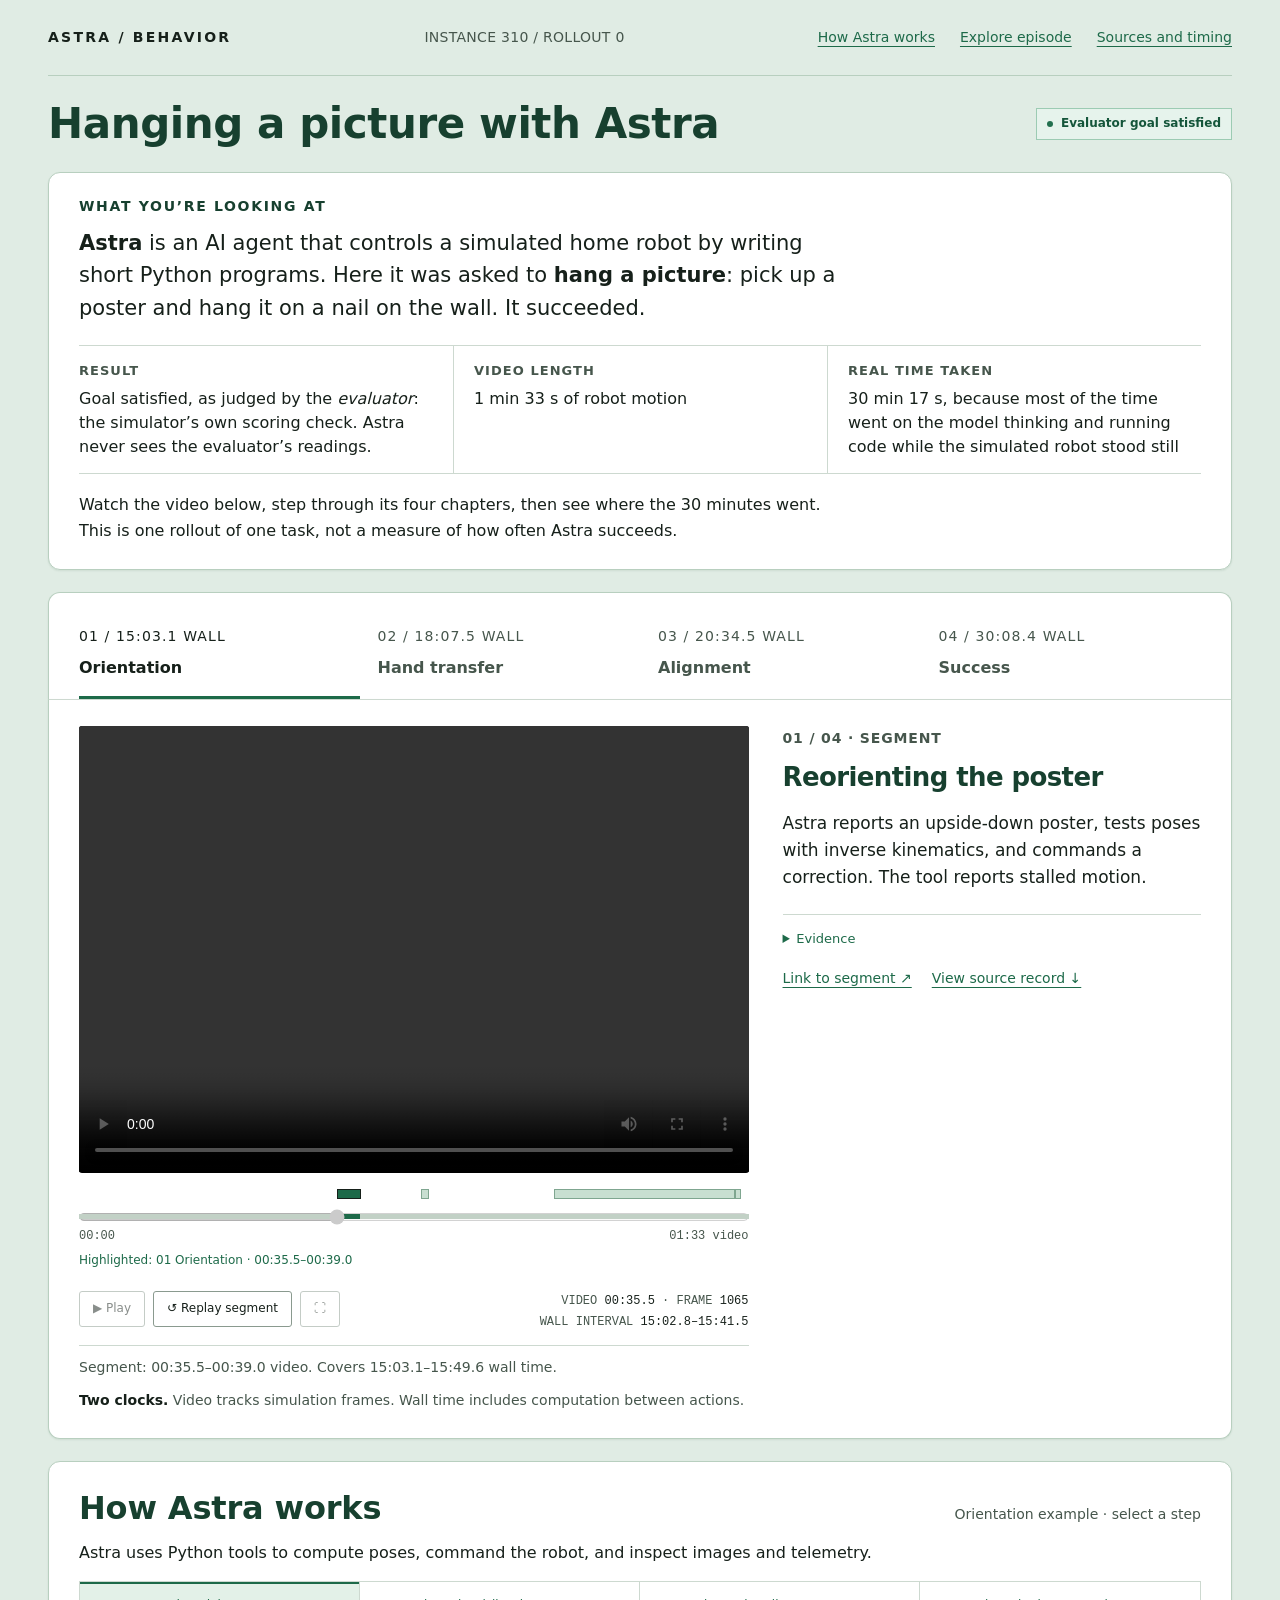
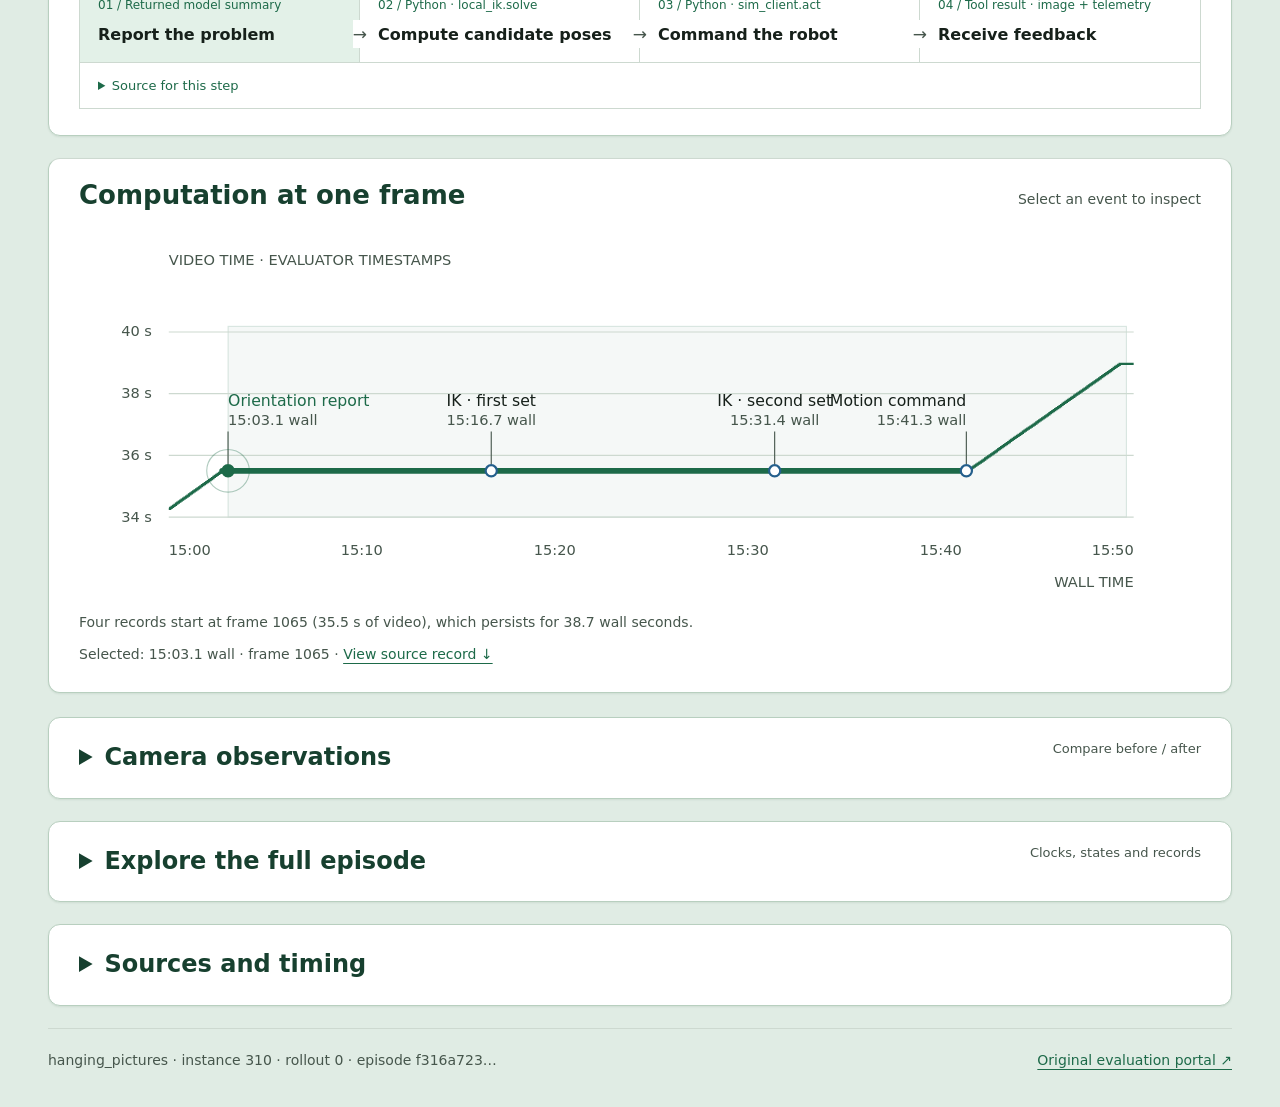
==== index.html @ 94bc6929 "refactor: add green card theme with larger type and clearer section headings" ====
<!doctype html>
<html lang="en"><head><meta charset="utf-8"><meta name="viewport" content="width=device-width,initial-scale=1"><meta name="description" content="A case study of one Astra hanging_pictures rollout, with synchronized video, tool calls and evaluator states."><title>Astra — Hanging a picture</title><link rel="stylesheet" href="case.css"><link rel="stylesheet" href="theme.css"><script src="full-data.js" defer></script><script src="diagrams.js?v=20261107-copy" defer></script><script src="story.js?v=20261107-copy" defer></script><script src="refinements.js?v=20261107-copy" defer></script><script src="case.js?v=20261107-copy" defer></script><script src="agent-loop.js" defer></script></head><body><div class="wrap">
<header class="mast"><a class="brand" href="index.html">ASTRA / BEHAVIOR</a><small>INSTANCE 310 / ROLLOUT 0</small><nav><a href="#agentLoop">How Astra works</a><a href="#episodeExploration">Explore episode</a><a href="#method">Sources and timing</a></nav></header>
<section class="hero compactTitle"><h1>Hanging a picture with Astra</h1><span class="status">Evaluator goal satisfied</span></section>

<section id="overview" class="overview" aria-labelledby="overviewTitle">
<h2 id="overviewTitle" class="overviewTitle">What you’re looking at</h2>
<p class="overviewLead"><strong>Astra</strong> is an AI agent that controls a simulated home robot by writing short Python programs. Here it was asked to <strong>hang a picture</strong>: pick up a poster and hang it on a nail on the wall. It succeeded.</p>
<dl class="overviewFacts">
<div><dt>Result</dt><dd>Goal satisfied, as judged by the <em>evaluator</em>: the simulator’s own scoring check. Astra never sees the evaluator’s readings.</dd></div>
<div><dt>Video length</dt><dd>1 min 33 s of robot motion</dd></div>
<div><dt>Real time taken</dt><dd>30 min 17 s, because most of the time went on the model thinking and running code while the simulated robot stood still</dd></div>
</dl>
<p class="overviewGuide">Watch the video below, step through its four chapters, then see where the 30 minutes went. This is one rollout of one task, not a measure of how often Astra succeeds.</p>
</section>

<nav id="moments" class="momentnav" aria-label="Evidence moments"></nav>
<main><section class="mainfigure" aria-label="Selected evidence moment"><div><div class="screen"><label>ORIGINAL ROLLOUT / 30 FPS</label><video id="rollout" controls preload="metadata" aria-label="Original episode rollout" src="media/episode.mp4"></video><div id="mediaError" class="error" hidden>Video unavailable. Images and records remain accessible.</div></div><div class="videoScrubber"><div id="videoBands" class="videoBands"></div><label class="sr-only" for="videoSeek">Episode video position</label><input id="videoSeek" type="range" min="0" max="2788" step="1" value="1065" disabled><div class="scrubberAxis"><span>00:00</span><span>01:33 video</span></div><p id="scrubberCaption"></p></div><div class="playcontrols"><div class="transport"><button id="togglePlayback" aria-label="Play episode video" disabled>▶ Play</button><button id="replay">↺ Replay segment</button><button id="videoFullscreen" aria-label="Full screen video" disabled>⛶</button></div><div class="clocks"><div>VIDEO <strong id="videoClock">—</strong> · FRAME <strong id="frameClock">—</strong></div><div>WALL INTERVAL <strong id="wallClock">—</strong></div></div></div><p id="clipCaption" class="figcaption"></p><p class="clockNote"><strong>Two clocks.</strong> Video tracks simulation frames. Wall time includes computation between actions.</p></div><aside class="explanation"><p id="momentLabel" class="eyebrow"></p><h2 id="momentTitle"></h2><p id="momentQuestion" class="question"></p><blockquote id="segmentQuote" class="segmentQuote" hidden></blockquote><details class="segmentDetails"><summary>Evidence</summary><div id="steps" class="evidenceSteps" aria-label="Evidence sequence"></div><div class="interpretation"><strong>Reading the records</strong><p id="interpretation"></p></div></details><div class="momentlinks"><a id="momentLink" href="#">Link to segment ↗</a><a id="inspectLink" href="#selectedSource">View source record ↓</a></div></aside></section>

<section id="agentLoop" class="agentLoop" aria-labelledby="agentLoopTitle">
<div class="sectionlabel"><h2 id="agentLoopTitle">How Astra works</h2><span>Orientation example · select a step</span></div>
<p class="agentIntro">Astra uses Python tools to compute poses, command the robot, and inspect images and telemetry.</p>
<div id="loopSteps" class="loopSteps" aria-label="Recorded agent and tool sequence"></div>
<details id="loopEvidenceDisclosure" class="loopDisclosure"><summary>Source for this step</summary><div class="loopEvidence"><div><p id="loopEvidenceLabel" class="eyebrow"></p><p id="loopEvidenceText"></p></div><button id="loopSource">Read source record ↗</button></div></details>
</section>

<section id="segmentAnalysis" class="episodeDiagram" aria-labelledby="diagramTitle"><div class="sectionlabel"><h3 id="diagramTitle"></h3><span>Select an event to inspect</span></div><div id="diagramBody"></div><p id="diagramCaption" class="figcaption"></p><p id="diagramSelection" class="diagramSelection" aria-live="polite"></p></section>
<details id="cameraDisclosure" class="analysisDisclosure"><summary>Camera observations<span>Compare before / after</span></summary><section id="cameraAnalysis" class="observationSection"><div id="observations" class="observations"></div></section></details>
<details id="episodeExploration" class="analysisDisclosure"><summary>Explore the full episode<span>Clocks, states and records</span></summary><section id="timingAnalysis" class="clockHero" aria-labelledby="clockHeroTitle"><div class="sectionlabel"><h2 id="clockHeroTitle">93 seconds of video. 30 minutes of wall time.</h2><span>Evaluator timestamps · select a segment</span></div><div id="clockOverview"><!-- CLOCK_OVERVIEW --><svg xmlns="http://www.w3.org/2000/svg" id="clockChart" viewBox="0 0 1000 360" role="group" aria-labelledby="overviewTitle overviewDesc"><title id="overviewTitle">Video time against wall time</title><desc id="overviewDesc">A step line from evaluator timestamps. Faint bands select the four segments. Thick horizontal runs exceed thirty seconds at the same frame. Use left and right arrows on the clock inspector to move through wall time.</desc><style>text{font-family:system-ui,sans-serif;fill:var(--muted);font-size:13px}.grid{stroke:var(--line);stroke-width:1}.curve{fill:none;stroke:var(--accent);stroke-width:2}.plateau{stroke:var(--accent);stroke-width:5;stroke-linecap:round}.segmentBand{fill:var(--accent);fill-opacity:.045;stroke:var(--accent);stroke-opacity:.15}.overviewEvent{cursor:pointer}.overviewEvent text{fill:var(--ink);font-size:13px}.overviewEvent:focus{outline:2px solid var(--accent)}.segmentLeader{stroke:var(--muted);stroke-width:1}.crosshair{stroke:var(--ink);stroke-width:1;stroke-dasharray:3 4;pointer-events:none}#clockInspector{pointer-events:none}#overviewReadout{pointer-events:all}.readoutText{fill:var(--ink);font-family:ui-monospace,monospace;font-size:13px}</style><rect width="1000" height="360" fill="var(--paper)"/><a href="#moment=orientation" data-moment="orientation" class="overviewEvent bandEvent" aria-label="Select 01 Orientation segment band"><rect class="segmentBand" x="507.47771336535806" y="90" width="22.03632091547769" height="185"/></a><a href="#moment=transfer" data-moment="transfer" class="overviewEvent bandEvent" aria-label="Select 02 Hand transfer segment band"><rect class="segmentBand" x="594.7576764800833" y="90" width="5.450742190568008" height="185"/></a><a href="#moment=alignment" data-moment="alignment" class="overviewEvent bandEvent" aria-label="Select 03 Alignment segment band"><rect class="segmentBand" x="664.3562330615719" y="90" width="271.6464831692788" height="185"/></a><a href="#moment=completion" data-moment="completion" class="overviewEvent bandEvent" aria-label="Select 04 Success segment band"><rect class="segmentBand" x="936.0027162308506" y="90" width="3.9972837691493623" height="185"/></a><line class="grid" x1="80" y1="275" x2="940" y2="275"/><text x="66" y="279" text-anchor="end">0 s</text><line class="grid" x1="80" y1="216.8938307030129" x2="940" y2="216.8938307030129"/><text x="66" y="220.8938307030129" text-anchor="end">30 s</text><line class="grid" x1="80" y1="158.78766140602582" x2="940" y2="158.78766140602582"/><text x="66" y="162.78766140602582" text-anchor="end">60 s</text><line class="grid" x1="80" y1="95" x2="940" y2="95"/><text x="66" y="99" text-anchor="end">93 s</text><text x="80" y="303" text-anchor="start">0</text><text x="364.0158466506594" y="303" text-anchor="middle">10 min</text><text x="648.0316933013188" y="303" text-anchor="middle">20 min</text><text x="940" y="303" text-anchor="end">30:16.8 wall</text><text x="80" y="28">VIDEO TIME</text><path class="curve" d="M80.00,275.00H114.78V275.00H114.82V274.94H114.85V274.87H114.89V274.81H114.92V274.74H114.96V274.68H115.00V274.61H115.03V274.55H115.07V274.48H115.11V274.42H115.14V274.35H115.18V274.29H115.21V274.23H115.25V274.16H115.28V274.10H115.32V274.03H115.36V273.97H115.40V273.90H115.43V273.84H115.47V273.77H115.51V273.71H115.54V273.64H115.57V273.58H115.61V273.52H115.64V273.45H115.68V273.39H115.72V273.32H115.75V273.26H115.79V273.19H115.82V273.13H115.86V273.06H115.90V273.00H115.94V272.93H115.97V272.87H116.00V272.80H116.04V272.74H116.08V272.68H116.11V272.61H116.15V272.55H116.18V272.48H116.21V272.42H116.25V272.35H116.29V272.29H133.10V272.22H133.14V272.16H133.18V272.09H133.21V272.03H133.25V271.97H133.28V271.90H133.32V271.84H133.35V271.77H133.39V271.71H133.43V271.64H133.46V271.58H133.49V271.51H133.53V271.45H133.57V271.38H133.60V271.32H133.64V271.26H133.67V271.19H133.71V271.13H133.74V271.06H133.77V271.00H133.81V270.93H133.84V270.87H133.88V270.80H133.91V270.74H133.95V270.67H133.98V270.61H134.01V270.55H134.05V270.48H134.08V270.42H134.12V270.35H134.15V270.29H134.19V270.22H134.23V270.16H134.26V270.09H134.30V270.03H134.33V269.96H134.37V269.90H134.40V269.84H134.44V269.77H134.47V269.71H134.51V269.64H134.54V269.58H134.58V269.51H134.61V269.45H134.65V269.38H134.68V269.32H134.72V269.25H134.75V269.19H134.79V269.12H134.82V269.06H134.85V269.00H134.89V268.93H134.92V268.87H134.96V268.80H134.99V268.74H135.03V268.67H135.06V268.61H135.09V268.54H135.13V268.48H135.16V268.41H135.20V268.35H135.23V268.29H135.27V268.22H135.30V268.16H135.34V268.09H135.37V268.03H135.41V267.96H135.44V267.90H135.48V267.83H135.51V267.77H135.54V267.70H135.58V267.64H151.14V267.58H151.17V267.51H151.21V267.45H151.24V267.38H151.28V267.32H151.31V267.25H151.35V267.19H151.38V267.12H151.42V267.06H151.45V266.99H151.48V266.93H151.52V266.87H151.55V266.80H151.58V266.74H151.62V266.67H151.66V266.61H151.69V266.54H151.73V266.48H151.76V266.41H151.80V266.35H151.83V266.28H151.87V266.22H151.90V266.15H151.94V266.09H151.97V266.03H152.01V265.96H152.04V265.90H152.07V265.83H152.11V265.77H152.14V265.70H152.18V265.64H152.21V265.57H152.25V265.51H152.28V265.44H152.32V265.38H152.35V265.32H152.39V265.25H152.42V265.19H152.46V265.12H152.49V265.06H152.53V264.99H152.56V264.93H152.60V264.86H152.63V264.80H152.67V264.73H152.70V264.67H152.74V264.61H152.77V264.54H152.81V264.48H152.84V264.41H152.88V264.35H152.91V264.28H152.95V264.22H152.98V264.15H153.02V264.09H153.05V264.02H153.09V263.96H153.12V263.90H153.16V263.83H153.20V263.77H153.23V263.70H153.27V263.64H153.30V263.57H153.34V263.51H153.37V263.44H153.41V263.38H153.45V263.31H153.48V263.25H153.52V263.19H153.55V263.12H153.59V263.06H153.62V262.99H153.66V262.93H153.69V262.86H153.73V262.80H153.76V262.73H153.80V262.67H153.83V262.60H153.87V262.54H153.90V262.47H153.94V262.41H153.97V262.35H154.01V262.28H154.04V262.22H154.08V262.15H154.11V262.09H154.15V262.02H154.18V261.96H154.22V261.89H154.25V261.83H154.29V261.76H154.32V261.70H154.36V261.64H154.39V261.57H154.42V261.51H154.46V261.44H154.49V261.38H154.53V261.31H154.56V261.25H154.60V261.18H154.63V261.12H154.67V261.05H154.70V260.99H154.74V260.93H154.77V260.86H154.81V260.80H154.84V260.73H154.88V260.67H154.91V260.60H154.95V260.54H154.98V260.47H155.02V260.41H155.05V260.34H155.09V260.28H155.12V260.22H155.15V260.15H155.19V260.09H155.22V260.02H155.26V259.96H155.29V259.89H155.33V259.83H155.37V259.76H155.40V259.70H155.43V259.63H155.47V259.57H155.50V259.51H170.67V259.44H170.71V259.38H170.74V259.31H170.78V259.25H170.81V259.18H170.85V259.12H170.89V259.05H170.92V258.99H170.95V258.92H170.99V258.86H171.02V258.79H171.06V258.73H171.09V258.67H171.13V258.60H171.16V258.54H171.20V258.47H171.23V258.41H171.27V258.34H171.30V258.28H171.34V258.21H171.38V258.15H171.41V258.08H171.45V258.02H171.48V257.96H171.51V257.89H171.55V257.83H182.14V257.76H182.18V257.70H182.21V257.63H182.24V257.57H182.28V257.50H182.31V257.44H182.35V257.37H182.38V257.31H182.42V257.25H182.45V257.18H182.49V257.12H182.52V257.05H182.56V256.99H182.59V256.92H182.62V256.86H182.66V256.79H182.69V256.73H182.73V256.66H182.76V256.60H182.80V256.54H182.84V256.47H182.87V256.41H182.90V256.34H182.94V256.28H182.97V256.21H183.01V256.15H183.05V256.08H183.08V256.02H183.12V255.95H183.15V255.89H183.19V255.82H183.22V255.76H183.26V255.70H183.29V255.63H183.32V255.57H183.36V255.50H183.39V255.44H183.43V255.37H183.46V255.31H183.50V255.24H183.53V255.18H183.57V255.11H183.60V255.05H183.64V254.99H183.67V254.92H183.70V254.86H183.74V254.79H183.77V254.73H183.81V254.66H183.84V254.60H183.88V254.53H183.91V254.47H183.95V254.40H183.98V254.34H184.01V254.28H184.05V254.21H184.08V254.15H184.12V254.08H184.16V254.02H184.19V253.95H184.22V253.89H184.26V253.82H184.29V253.76H184.33V253.69H184.36V253.63H184.40V253.57H184.43V253.50H184.47V253.44H184.50V253.37H184.54V253.31H184.57V253.24H184.61V253.18H184.64V253.11H202.01V253.05H202.05V252.98H202.08V252.92H202.11V252.86H202.15V252.79H202.18V252.73H202.22V252.66H202.25V252.60H202.28V252.53H202.32V252.47H202.35V252.40H202.39V252.34H202.42V252.27H202.46V252.21H202.49V252.14H216.54V252.08H216.58V252.02H216.61V251.95H216.65V251.89H216.68V251.82H216.71V251.76H216.75V251.69H216.78V251.63H216.82V251.56H216.85V251.50H216.89V251.43H216.92V251.37H216.95V251.31H230.18V251.24H230.21V251.18H230.25V251.11H230.28V251.05H230.32V250.98H230.35V250.92H230.39V250.85H230.42V250.79H230.45V250.72H230.49V250.66H230.53V250.60H230.56V250.53H230.59V250.47H230.63V250.40H230.66V250.34H230.70V250.27H230.73V250.21H230.77V250.14H230.81V250.08H230.84V250.01H230.88V249.95H230.91V249.89H230.95V249.82H230.98V249.76H231.01V249.69H231.05V249.63H231.08V249.56H231.12V249.50H231.15V249.43H231.19V249.37H231.22V249.30H231.25V249.24H231.29V249.18H231.32V249.11H231.36V249.05H231.39V248.98H231.42V248.92H231.45V248.85H231.49V248.79H231.52V248.72H231.56V248.66H231.59V248.59H231.63V248.53H231.66V248.46H231.70V248.40H231.73V248.34H231.77V248.27H231.80V248.21H231.84V248.14H231.87V248.08H231.91V248.01H231.94V247.95H231.98V247.88H232.02V247.82H232.05V247.75H232.09V247.69H232.12V247.63H232.16V247.56H232.19V247.50H232.23V247.43H232.26V247.37H232.30V247.30H232.33V247.24H232.37V247.17H295.36V247.11H295.39V247.04H295.43V246.98H295.46V246.92H295.50V246.85H295.53V246.79H295.57V246.72H295.61V246.66H295.64V246.59H295.68V246.53H295.71V246.46H295.75V246.40H295.78V246.33H295.82V246.27H295.85V246.21H295.89V246.14H295.92V246.08H295.96V246.01H295.99V245.95H296.03V245.88H296.07V245.82H296.10V245.75H296.14V245.69H296.17V245.62H296.21V245.56H296.24V245.49H296.28V245.43H296.31V245.37H296.35V245.30H296.39V245.24H296.42V245.17H296.46V245.11H296.49V245.04H296.53V244.98H296.56V244.91H296.60V244.85H296.63V244.78H296.67V244.72H296.70V244.66H296.74V244.59H296.77V244.53H296.81V244.46H296.85V244.40H296.88V244.33H304.64V244.27H304.67V244.20H304.71V244.14H304.74V244.07H304.77V244.01H304.81V243.95H304.84V243.88H304.88V243.82H304.91V243.75H304.95V243.69H304.99V243.62H305.02V243.56H305.05V243.49H305.09V243.43H305.13V243.36H305.16V243.30H305.20V243.24H305.23V243.17H305.26V243.11H305.30V243.04H305.33V242.98H305.37V242.91H305.41V242.85H305.44V242.78H305.47V242.72H305.51V242.65H305.54V242.59H305.58V242.53H305.62V242.46H305.65V242.40H305.69V242.33H305.72V242.27H305.76V242.20H305.79V242.14H305.83V242.07H305.86V242.01H305.90V241.94H305.93V241.88H305.97V241.81H306.00V241.75H306.03V241.69H306.07V241.62H306.10V241.56H306.14V241.49H306.17V241.43H306.21V241.36H306.25V241.30H306.28V241.23H306.31V241.17H306.35V241.10H306.39V241.04H306.42V240.98H306.46V240.91H306.49V240.85H306.53V240.78H306.56V240.72H306.59V240.65H306.63V240.59H306.67V240.52H306.70V240.46H306.74V240.39H306.77V240.33H306.80V240.27H306.84V240.20H306.87V240.14H306.91V240.07H306.94V240.01H306.98V239.94H307.01V239.88H307.05V239.81H307.08V239.75H307.12V239.68H307.15V239.62H307.19V239.56H307.22V239.49H307.26V239.43H307.29V239.36H307.33V239.30H307.36V239.23H307.40V239.17H307.43V239.10H307.46V239.04H307.50V238.97H307.53V238.91H307.57V238.85H307.61V238.78H307.64V238.72H307.68V238.65H307.71V238.59H307.75V238.52H307.78V238.46H307.81V238.39H307.85V238.33H307.88V238.26H307.92V238.20H307.95V238.13H307.99V238.07H308.02V238.01H315.64V237.94H315.68V237.88H315.71V237.81H315.75V237.75H315.78V237.68H315.82V237.62H315.85V237.55H315.89V237.49H315.92V237.42H315.96V237.36H315.99V237.30H316.03V237.23H316.06V237.17H316.10V237.10H316.14V237.04H316.17V236.97H316.21V236.91H316.24V236.84H316.28V236.78H316.31V236.71H316.34V236.65H316.38V236.59H316.41V236.52H316.45V236.46H316.48V236.39H316.52V236.33H316.55V236.26H316.59V236.20H316.62V236.13H316.66V236.07H316.70V236.00H316.73V235.94H316.77V235.88H316.80V235.81H316.84V235.75H316.87V235.68H316.91V235.62H316.94V235.55H316.97V235.49H317.01V235.42H317.04V235.36H317.08V235.29H317.12V235.23H317.15V235.16H317.19V235.10H317.22V235.04H317.26V234.97H317.29V234.91H317.33V234.84H317.36V234.78H317.39V234.71H317.43V234.65H317.47V234.58H317.50V234.52H317.54V234.45H317.57V234.39H317.61V234.33H317.64V234.26H317.68V234.20H317.71V234.13H317.75V234.07H317.79V234.00H317.82V233.94H317.85V233.87H317.89V233.81H317.92V233.74H317.96V233.68H317.99V233.62H318.03V233.55H318.06V233.49H318.10V233.42H318.13V233.36H318.17V233.29H318.20V233.23H318.23V233.16H318.27V233.10H318.30V233.03H318.34V232.97H318.37V232.91H326.40V232.84H326.44V232.78H326.47V232.71H326.51V232.65H326.54V232.58H326.58V232.52H326.61V232.45H326.65V232.39H326.68V232.32H326.72V232.26H326.75V232.20H326.79V232.13H326.82V232.07H326.86V232.00H326.89V231.94H326.93V231.87H326.96V231.81H326.99V231.74H327.03V231.68H327.07V231.61H327.10V231.55H327.14V231.48H327.17V231.42H327.21V231.36H327.24V231.29H327.28V231.23H334.03V231.16H334.07V231.10H334.10V231.03H334.14V230.97H334.17V230.90H334.21V230.84H334.24V230.77H334.28V230.71H334.31V230.65H334.35V230.58H334.38V230.52H334.42V230.45H334.46V230.39H334.49V230.32H334.53V230.26H334.56V230.19H334.60V230.13H334.63V230.06H334.67V230.00H334.70V229.94H341.64V229.87H341.68V229.81H341.72V229.74H341.75V229.68H341.79V229.61H341.83V229.55H341.86V229.48H341.90V229.42H341.94V229.35H341.97V229.29H342.01V229.23H342.04V229.16H342.08V229.10H342.12V229.03H342.21V228.97H342.25V228.90H342.28V228.84H342.32V228.77H342.35V228.71H342.39V228.64H342.42V228.58H342.46V228.52H342.49V228.45H348.63V228.39H348.67V228.32H348.70V228.26H348.73V228.19H348.77V228.13H348.80V228.06H348.84V228.00H348.87V227.93H348.91V227.87H348.94V227.80H348.98V227.74H349.02V227.68H349.05V227.61H349.09V227.55H349.12V227.48H349.16V227.42H349.19V227.35H349.23V227.29H349.27V227.22H349.30V227.16H349.34V227.09H349.37V227.03H349.40V226.97H349.44V226.90H349.48V226.84H349.51V226.77H349.55V226.71H356.67V226.64H356.70V226.58H356.74V226.51H356.77V226.45H356.81V226.38H356.84V226.32H356.88V226.26H356.91V226.19H356.95V226.13H356.98V226.06H357.02V226.00H357.05V225.93H357.09V225.87H357.12V225.80H357.16V225.74H357.19V225.67H357.22V225.61H357.26V225.55H357.30V225.48H357.33V225.42H357.37V225.35H357.40V225.29H357.44V225.22H357.47V225.16H357.51V225.09H357.54V225.03H357.57V224.96H357.61V224.90H357.64V224.84H357.68V224.77H357.71V224.71H357.75V224.64H357.78V224.58H357.82V224.51H357.86V224.45H357.89V224.38H357.92V224.32H357.96V224.25H357.99V224.19H358.03V224.12H358.07V224.06H358.10V224.00H358.13V223.93H358.18V223.87H358.21V223.80H358.25V223.74H358.28V223.67H358.31V223.61H358.35V223.54H358.39V223.48H358.42V223.41H358.46V223.35H358.49V223.29H358.53V223.22H358.56V223.16H358.60V223.09H358.63V223.03H358.67V222.96H358.70V222.90H399.48V222.83H399.51V222.77H399.55V222.70H399.58V222.64H399.62V222.58H399.65V222.51H399.69V222.45H399.73V222.38H399.76V222.32H399.80V222.25H399.83V222.19H399.87V222.12H399.90V222.06H399.94V221.99H399.97V221.93H400.01V221.87H400.04V221.80H400.08V221.74H400.11V221.67H400.15V221.61H400.18V221.54H400.22V221.48H400.25V221.41H400.29V221.35H400.32V221.28H400.36V221.22H400.40V221.15H400.43V221.09H400.47V221.03H400.50V220.96H400.53V220.90H400.57V220.83H400.61V220.77H400.64V220.70H400.68V220.64H400.71V220.57H400.75V220.51H400.79V220.44H400.82V220.38H400.86V220.32H400.89V220.25H400.93V220.19H400.96V220.12H401.00V220.06H401.03V219.99H401.07V219.93H401.11V219.86H401.14V219.80H401.18V219.73H401.21V219.67H401.25V219.61H401.28V219.54H401.32V219.48H401.36V219.41H401.39V219.35H401.43V219.28H401.46V219.22H401.50V219.15H401.53V219.09H401.57V219.02H401.61V218.96H401.64V218.90H401.68V218.83H401.72V218.77H401.75V218.70H401.79V218.64H401.82V218.57H401.86V218.51H401.90V218.44H401.93V218.38H401.97V218.31H402.00V218.25H402.04V218.19H402.07V218.12H402.11V218.06H402.15V217.99H402.18V217.93H402.22V217.86H402.25V217.80H402.29V217.73H402.33V217.67H402.36V217.60H402.39V217.54H402.43V217.47H402.46V217.41H402.50V217.35H402.54V217.28H402.58V217.22H402.61V217.15H402.65V217.09H402.68V217.02H402.72V216.96H402.75V216.89H402.79V216.83H402.82V216.76H402.86V216.70H402.89V216.64H402.93V216.57H402.96V216.51H403.00V216.44H403.03V216.38H403.07V216.31H403.10V216.25H403.14V216.18H403.18V216.12H403.21V216.05H403.25V215.99H403.29V215.93H403.32V215.86H403.36V215.80H403.39V215.73H403.43V215.67H403.47V215.60H403.50V215.54H403.54V215.47H403.57V215.41H403.61V215.34H403.64V215.28H403.68V215.22H403.71V215.15H403.75V215.09H488.57V215.02H488.61V214.96H488.65V214.89H488.68V214.83H488.72V214.76H488.76V214.70H488.79V214.63H488.83V214.57H488.86V214.51H488.90V214.44H488.93V214.38H488.97V214.31H489.00V214.25H489.04V214.18H489.08V214.12H489.11V214.05H489.15V213.99H489.19V213.92H489.22V213.86H489.26V213.79H489.29V213.73H489.33V213.67H489.37V213.60H489.40V213.54H489.44V213.47H489.47V213.41H489.51V213.34H489.54V213.28H489.58V213.21H489.61V213.15H489.65V213.08H503.57V213.02H503.60V212.96H503.64V212.89H503.67V212.83H503.71V212.76H503.75V212.70H503.78V212.63H503.82V212.57H503.85V212.50H503.89V212.44H503.92V212.37H503.96V212.31H503.99V212.25H504.03V212.18H504.07V212.12H504.10V212.05H504.14V211.99H504.17V211.92H504.21V211.86H504.24V211.79H504.28V211.73H504.32V211.66H504.35V211.60H504.39V211.54H504.42V211.47H504.46V211.41H504.50V211.34H504.54V211.28H504.57V211.21H504.61V211.15H504.65V211.08H504.68V211.02H504.72V210.95H504.76V210.89H504.80V210.82H504.84V210.76H504.87V210.70H504.91V210.63H504.94V210.57H504.98V210.50H505.01V210.44H505.05V210.37H505.09V210.31H505.12V210.24H505.16V210.18H505.19V210.11H505.23V210.05H505.27V209.99H505.30V209.92H505.34V209.86H505.38V209.79H505.41V209.73H505.45V209.66H505.48V209.60H505.52V209.53H505.55V209.47H505.59V209.40H505.63V209.34H505.66V209.28H505.70V209.21H505.73V209.15H505.77V209.08H505.81V209.02H505.84V208.95H505.88V208.89H505.91V208.82H505.95V208.76H505.99V208.69H506.02V208.63H506.06V208.57H506.09V208.50H506.13V208.44H506.16V208.37H506.20V208.31H506.23V208.24H506.27V208.18H506.31V208.11H506.34V208.05H506.37V207.98H506.41V207.92H506.45V207.86H506.48V207.79H506.52V207.73H506.55V207.66H506.59V207.60H506.62V207.53H506.66V207.47H506.70V207.40H506.73V207.34H506.77V207.27H506.80V207.21H506.84V207.14H506.87V207.08H506.91V207.02H506.94V206.95H506.98V206.89H507.01V206.82H507.05V206.76H507.08V206.69H507.12V206.63H507.15V206.56H507.19V206.50H507.22V206.43H507.26V206.37H507.30V206.31H507.33V206.24H525.65V206.18H525.69V206.11H525.72V206.05H525.76V205.98H525.79V205.92H525.83V205.85H525.87V205.79H525.90V205.72H525.94V205.66H525.98V205.60H526.01V205.53H526.05V205.47H526.09V205.40H526.12V205.34H526.16V205.27H526.19V205.21H526.23V205.14H526.27V205.08H526.30V205.01H526.34V204.95H526.37V204.89H526.41V204.82H526.44V204.76H526.48V204.69H526.51V204.63H526.55V204.56H526.58V204.50H526.62V204.43H526.65V204.37H526.69V204.30H526.72V204.24H526.76V204.18H526.79V204.11H526.83V204.05H526.87V203.98H526.91V203.92H526.94V203.85H526.97V203.79H527.01V203.72H527.05V203.66H527.08V203.59H527.12V203.53H527.16V203.46H527.20V203.40H527.23V203.34H527.27V203.27H527.31V203.21H527.34V203.14H527.38V203.08H527.41V203.01H527.45V202.95H527.48V202.88H527.52V202.82H527.55V202.75H527.59V202.69H527.63V202.63H527.66V202.56H527.70V202.50H527.73V202.43H527.77V202.37H527.80V202.30H527.84V202.24H527.88V202.17H527.91V202.11H527.95V202.04H527.98V201.98H528.02V201.92H528.05V201.85H528.09V201.79H528.12V201.72H528.16V201.66H528.19V201.59H528.23V201.53H528.27V201.46H528.31V201.40H528.34V201.33H528.38V201.27H528.42V201.21H528.45V201.14H528.49V201.08H528.52V201.01H528.56V200.95H528.60V200.88H528.63V200.82H528.67V200.75H528.70V200.69H528.74V200.62H528.77V200.56H528.81V200.49H528.84V200.43H528.88V200.37H528.92V200.30H528.95V200.24H528.99V200.17H529.02V200.11H529.06V200.04H529.10V199.98H529.13V199.91H529.17V199.85H529.20V199.78H529.24V199.72H529.28V199.66H529.31V199.59H529.35V199.53H533.49V199.46H533.52V199.40H533.56V199.33H533.59V199.27H533.63V199.20H533.66V199.14H533.70V199.07H533.73V199.01H533.77V198.95H533.81V198.88H533.84V198.82H533.88V198.75H533.92V198.69H533.95V198.62H533.99V198.56H534.02V198.49H534.06V198.43H534.10V198.36H534.13V198.30H534.17V198.24H534.20V198.17H534.24V198.11H534.27V198.04H534.31V197.98H534.34V197.91H534.38V197.85H534.41V197.78H534.45V197.72H534.48V197.65H534.52V197.59H534.55V197.53H534.59V197.46H534.62V197.40H534.66V197.33H534.69V197.27H534.73V197.20H534.76V197.14H534.80V197.07H534.83V197.01H534.87V196.94H534.90V196.88H534.94V196.81H534.97V196.75H535.01V196.69H535.05V196.62H535.08V196.56H535.12V196.49H535.15V196.43H535.19V196.36H535.22V196.30H535.26V196.23H535.29V196.17H535.33V196.10H535.37V196.04H535.40V195.98H535.44V195.91H535.47V195.85H535.51V195.78H535.55V195.72H535.58V195.65H535.62V195.59H535.65V195.52H535.69V195.46H535.72V195.39H535.76V195.33H540.38V195.27H540.42V195.20H540.45V195.14H540.49V195.07H540.53V195.01H540.56V194.94H540.60V194.88H540.64V194.81H540.68V194.75H540.71V194.68H540.74V194.62H540.78V194.56H540.82V194.49H540.85V194.43H540.89V194.36H540.92V194.30H540.96V194.23H540.99V194.17H541.03V194.10H541.06V194.04H541.09V193.97H541.13V193.91H541.17V193.85H541.20V193.78H541.24V193.72H541.27V193.65H541.31V193.59H541.34V193.52H541.38V193.46H541.42V193.39H541.45V193.33H541.49V193.26H541.52V193.20H541.56V193.13H541.59V193.07H541.63V193.01H541.66V192.94H541.70V192.88H541.73V192.81H541.76V192.75H541.80V192.68H541.84V192.62H541.87V192.55H541.91V192.49H541.94V192.42H541.98V192.36H542.01V192.30H542.05V192.23H542.08V192.17H542.12V192.10H542.15V192.04H542.19V191.97H542.22V191.91H542.26V191.84H542.29V191.78H542.33V191.71H542.36V191.65H542.40V191.59H542.43V191.52H542.47V191.46H542.50V191.39H542.54V191.33H542.57V191.26H542.61V191.20H542.65V191.13H542.69V191.07H542.72V191.00H542.76V190.94H554.74V190.88H554.77V190.81H554.81V190.75H554.84V190.68H554.88V190.62H554.91V190.55H554.95V190.49H554.99V190.42H555.02V190.36H555.06V190.29H555.09V190.23H555.13V190.16H555.16V190.10H555.20V190.04H555.24V189.97H555.27V189.91H555.31V189.84H555.34V189.78H555.38V189.71H555.42V189.65H577.52V189.58H577.56V189.52H577.60V189.45H577.63V189.39H577.67V189.33H577.71V189.26H577.74V189.20H577.78V189.13H577.81V189.07H577.85V189.00H577.88V188.94H577.92V188.87H577.96V188.81H578.00V188.74H578.03V188.68H578.07V188.62H584.98V188.55H585.01V188.49H585.05V188.42H585.08V188.36H585.12V188.29H585.15V188.23H585.19V188.16H585.23V188.10H585.26V188.03H585.30V187.97H585.33V187.91H585.37V187.84H585.41V187.78H585.44V187.71H585.48V187.65H585.52V187.58H585.55V187.52H585.59V187.45H585.62V187.39H585.66V187.32H585.70V187.26H585.73V187.20H585.76V187.13H585.80V187.07H585.84V187.00H585.87V186.94H585.91V186.87H585.94V186.81H585.98V186.74H586.01V186.68H586.05V186.61H586.08V186.55H586.12V186.48H586.16V186.42H586.19V186.36H586.23V186.29H586.26V186.23H586.30V186.16H586.34V186.10H586.37V186.03H586.41V185.97H586.44V185.90H586.48V185.84H586.52V185.77H586.55V185.71H586.59V185.65H586.62V185.58H586.66V185.52H586.69V185.45H586.73V185.39H586.77V185.32H586.80V185.26H586.84V185.19H586.88V185.13H586.91V185.06H586.95V185.00H586.98V184.94H587.02V184.87H587.06V184.81H587.09V184.74H587.13V184.68H587.16V184.61H587.20V184.55H590.65V184.48H590.68V184.42H590.72V184.35H590.76V184.29H590.79V184.23H590.83V184.16H590.87V184.10H590.91V184.03H590.94V183.97H590.98V183.90H591.02V183.84H591.05V183.77H591.09V183.71H591.12V183.64H591.16V183.58H591.20V183.52H591.23V183.45H591.26V183.39H591.30V183.32H591.33V183.26H591.37V183.19H591.41V183.13H591.44V183.06H594.82V183.00H594.85V182.93H594.89V182.87H594.92V182.80H594.96V182.74H595.00V182.68H595.04V182.61H595.07V182.55H595.11V182.48H595.15V182.42H595.19V182.35H595.23V182.29H595.27V182.22H595.31V182.16H595.35V182.09H595.38V182.03H595.42V181.97H595.46V181.90H595.55V181.84H595.59V181.77H595.62V181.71H595.66V181.64H595.70V181.58H595.73V181.51H595.77V181.45H595.81V181.38H595.84V181.32H595.88V181.26H599.87V181.19H599.90V181.13H599.94V181.06H599.97V181.00H600.00V180.93H600.04V180.87H600.08V180.80H603.16V180.74H603.20V180.67H603.24V180.61H603.27V180.55H603.31V180.48H603.35V180.42H603.38V180.35H603.42V180.29H603.45V180.22H603.49V180.16H603.53V180.09H603.57V180.03H603.60V179.96H603.64V179.90H603.68V179.84H616.63V179.77H616.67V179.71H616.70V179.64H616.74V179.58H616.77V179.51H616.81V179.45H616.84V179.38H616.88V179.32H616.91V179.25H616.95V179.19H616.98V179.12H617.02V179.06H617.06V179.00H617.09V178.93H617.13V178.87H617.16V178.80H617.20V178.74H617.23V178.67H617.27V178.61H617.30V178.54H617.34V178.48H617.37V178.41H617.41V178.35H617.44V178.29H617.48V178.22H617.51V178.16H617.55V178.09H617.58V178.03H617.62V177.96H617.65V177.90H617.69V177.83H617.72V177.77H617.76V177.70H617.80V177.64H617.83V177.58H617.87V177.51H617.91V177.45H617.94V177.38H617.98V177.32H618.01V177.25H618.05V177.19H618.08V177.12H618.12V177.06H618.16V176.99H618.19V176.93H618.23V176.87H618.26V176.80H618.30V176.74H618.34V176.67H618.37V176.61H618.41V176.54H618.45V176.48H618.49V176.41H618.52V176.35H618.56V176.28H618.59V176.22H618.63V176.15H618.66V176.09H618.70V176.03H618.74V175.96H618.77V175.90H618.81V175.83H618.84V175.77H618.88V175.70H618.91V175.64H618.95V175.57H618.98V175.51H619.03V175.44H619.06V175.38H619.10V175.32H619.13V175.25H619.17V175.19H619.21V175.12H619.24V175.06H619.28V174.99H619.31V174.93H619.35V174.86H619.38V174.80H619.42V174.73H619.46V174.67H619.49V174.61H619.53V174.54H619.56V174.48H619.60V174.41H619.63V174.35H619.67V174.28H619.70V174.22H619.74V174.15H619.78V174.09H619.81V174.02H619.85V173.96H619.89V173.90H619.92V173.83H619.96V173.77H619.99V173.70H620.03V173.64H620.07V173.57H620.10V173.51H620.14V173.44H620.18V173.38H620.21V173.31H620.25V173.25H620.28V173.19H620.32V173.12H620.35V173.06H620.39V172.99H620.43V172.93H620.47V172.86H620.50V172.80H620.54V172.73H620.57V172.67H620.61V172.60H620.65V172.54H620.68V172.47H620.72V172.41H620.76V172.35H620.79V172.28H620.83V172.22H620.86V172.15H620.90V172.09H620.93V172.02H620.97V171.96H621.01V171.89H621.04V171.83H621.08V171.76H621.11V171.70H621.15V171.64H627.63V171.57H627.67V171.51H627.70V171.44H627.74V171.38H627.77V171.31H627.81V171.25H627.84V171.18H627.88V171.12H627.91V171.05H627.95V170.99H627.99V170.93H628.03V170.86H628.06V170.80H628.09V170.73H628.13V170.67H628.17V170.60H628.20V170.54H628.23V170.47H628.27V170.41H628.31V170.34H628.34V170.28H628.38V170.22H628.41V170.15H628.45V170.09H628.49V170.02H628.52V169.96H628.55V169.89H628.59V169.83H628.63V169.76H628.66V169.70H628.70V169.63H635.00V169.57H635.04V169.51H635.07V169.44H635.10V169.38H635.14V169.31H635.18V169.25H635.21V169.18H635.25V169.12H635.28V169.05H635.32V168.99H635.36V168.92H635.39V168.86H635.43V168.79H635.46V168.73H635.50V168.67H635.53V168.60H635.57V168.54H635.60V168.47H635.64V168.41H635.68V168.34H635.71V168.28H635.75V168.21H635.79V168.15H635.82V168.08H635.86V168.02H635.89V167.96H635.93V167.89H635.96V167.83H636.00V167.76H636.03V167.70H636.07V167.63H636.11V167.57H636.15V167.50H636.18V167.44H636.22V167.37H636.25V167.31H636.29V167.25H636.33V167.18H636.36V167.12H636.40V167.05H636.43V166.99H636.47V166.92H636.51V166.86H636.54V166.79H636.58V166.73H636.61V166.66H636.65V166.60H636.69V166.54H636.72V166.47H636.76V166.41H636.79V166.34H636.83V166.28H636.86V166.21H636.90V166.15H636.94V166.08H636.98V166.02H637.01V165.95H637.05V165.89H643.43V165.82H643.47V165.76H643.51V165.70H643.55V165.63H643.58V165.57H643.62V165.50H643.66V165.44H643.69V165.37H643.73V165.31H643.76V165.24H643.80V165.18H643.84V165.11H643.87V165.05H643.91V164.99H643.94V164.92H643.98V164.86H644.01V164.79H644.05V164.73H644.08V164.66H644.12V164.60H644.15V164.53H644.19V164.47H644.22V164.40H644.26V164.34H644.30V164.28H644.33V164.21H644.37V164.15H644.41V164.08H644.44V164.02H644.47V163.95H644.51V163.89H644.55V163.82H644.58V163.76H644.62V163.69H644.65V163.63H644.69V163.57H644.72V163.50H644.76V163.44H644.80V163.37H644.83V163.31H644.87V163.24H644.90V163.18H644.94V163.11H644.98V163.05H645.01V162.98H645.05V162.92H645.09V162.86H645.12V162.79H645.16V162.73H645.20V162.66H645.23V162.60H645.27V162.53H645.31V162.47H645.34V162.40H645.38V162.34H645.41V162.27H645.45V162.21H645.49V162.14H645.53V162.08H645.57V162.02H645.60V161.95H645.64V161.89H645.67V161.82H645.71V161.76H645.75V161.69H645.79V161.63H645.82V161.56H645.86V161.50H645.89V161.43H645.93V161.37H645.97V161.31H646.00V161.24H646.04V161.18H646.07V161.11H646.11V161.05H646.15V160.98H646.18V160.92H646.22V160.85H646.26V160.79H646.29V160.72H646.33V160.66H646.36V160.60H646.40V160.53H646.44V160.47H646.47V160.40H646.51V160.34H646.55V160.27H646.58V160.21H646.62V160.14H646.65V160.08H646.69V160.01H646.72V159.95H646.76V159.89H646.80V159.82H646.84V159.76H646.87V159.69H646.91V159.63H646.94V159.56H646.98V159.50H647.02V159.43H647.05V159.37H647.09V159.30H647.13V159.24H647.16V159.18H647.20V159.11H647.23V159.05H647.27V158.98H647.31V158.92H647.35V158.85H647.38V158.79H647.42V158.72H647.46V158.66H647.49V158.59H647.53V158.53H647.57V158.46H647.60V158.40H647.64V158.34H647.67V158.27H647.71V158.21H647.75V158.14H647.79V158.08H647.82V158.01H647.86V157.95H647.89V157.88H647.93V157.82H647.97V157.75H648.01V157.69H648.04V157.63H648.08V157.56H648.11V157.50H648.15V157.43H648.19V157.37H648.22V157.30H648.26V157.24H648.30V157.17H653.76V157.11H653.80V157.04H653.83V156.98H653.87V156.92H653.91V156.85H653.94V156.79H653.98V156.72H654.02V156.66H654.05V156.59H654.09V156.53H654.12V156.46H654.16V156.40H654.20V156.33H654.23V156.27H654.27V156.21H654.31V156.14H654.34V156.08H654.38V156.01H654.41V155.95H654.45V155.88H654.49V155.82H654.52V155.75H654.56V155.69H654.59V155.62H654.63V155.56H654.66V155.49H654.70V155.43H654.74V155.37H654.77V155.30H654.81V155.24H654.84V155.17H654.88V155.11H654.92V155.04H654.95V154.98H654.99V154.91H655.03V154.85H655.06V154.78H655.10V154.72H655.13V154.66H655.17V154.59H655.20V154.53H655.24V154.46H655.28V154.40H655.31V154.33H655.35V154.27H655.39V154.20H655.42V154.14H655.46V154.07H655.50V154.01H655.53V153.95H655.57V153.88H655.61V153.82H655.65V153.75H655.68V153.69H655.72V153.62H655.75V153.56H655.79V153.49H655.82V153.43H655.86V153.36H655.90V153.30H655.94V153.24H655.98V153.17H656.01V153.11H656.05V153.04H656.09V152.98H656.12V152.91H656.16V152.85H656.20V152.78H656.23V152.72H656.27V152.65H656.31V152.59H656.35V152.53H656.38V152.46H656.42V152.40H656.46V152.33H656.50V152.27H656.53V152.20H656.57V152.14H656.61V152.07H656.64V152.01H656.68V151.94H656.72V151.88H656.75V151.81H656.79V151.75H656.83V151.69H656.86V151.62H656.90V151.56H656.93V151.49H656.97V151.43H657.01V151.36H657.04V151.30H657.08V151.23H657.11V151.17H657.15V151.10H657.18V151.04H657.22V150.98H657.26V150.91H657.30V150.85H657.33V150.78H657.37V150.72H657.41V150.65H657.45V150.59H657.48V150.52H657.52V150.46H657.55V150.39H657.59V150.33H657.63V150.27H662.00V150.20H662.03V150.14H662.07V150.07H662.11V150.01H662.14V149.94H662.18V149.88H662.22V149.81H662.25V149.75H662.29V149.68H662.33V149.62H662.37V149.56H662.40V149.49H662.44V149.43H662.48V149.36H662.51V149.30H662.55V149.23H662.59V149.17H662.62V149.10H662.66V149.04H662.70V148.97H662.73V148.91H662.77V148.85H662.81V148.78H662.84V148.72H662.88V148.65H662.92V148.59H662.95V148.52H662.99V148.46H663.03V148.39H663.07V148.33H663.10V148.26H663.14V148.20H663.18V148.13H663.21V148.07H663.25V148.01H663.29V147.94H663.33V147.88H663.36V147.81H663.40V147.75H663.44V147.68H663.47V147.62H663.51V147.55H663.54V147.49H663.58V147.42H663.62V147.36H663.65V147.30H663.69V147.23H663.72V147.17H663.76V147.10H663.80V147.04H663.83V146.97H663.87V146.91H663.91V146.84H663.94V146.78H663.98V146.71H664.01V146.65H664.05V146.59H664.09V146.52H664.13V146.46H664.16V146.39H664.20V146.33H695.60V146.26H695.63V146.20H695.67V146.13H695.70V146.07H695.74V146.00H695.77V145.94H695.81V145.88H695.85V145.81H695.89V145.75H695.92V145.68H695.96V145.62H696.00V145.55H696.03V145.49H696.07V145.42H696.11V145.36H696.14V145.29H696.18V145.23H696.22V145.16H696.25V145.10H696.29V145.04H696.33V144.97H696.36V144.91H696.40V144.84H696.44V144.78H696.47V144.71H696.51V144.65H696.55V144.58H696.59V144.52H696.62V144.45H696.65V144.39H696.69V144.33H696.73V144.26H696.77V144.20H696.80V144.13H696.84V144.07H696.88V144.00H696.91V143.94H696.95V143.87H696.99V143.81H697.02V143.74H697.06V143.68H697.09V143.62H697.13V143.55H697.16V143.49H697.20V143.42H697.24V143.36H697.27V143.29H697.31V143.23H697.35V143.16H697.38V143.10H697.42V143.03H697.45V142.97H697.49V142.91H697.53V142.84H697.56V142.78H697.60V142.71H697.63V142.65H697.67V142.58H697.70V142.52H697.74V142.45H697.77V142.39H697.81V142.32H697.85V142.26H697.88V142.20H697.92V142.13H697.95V142.07H697.99V142.00H698.02V141.94H698.06V141.87H698.09V141.81H698.13V141.74H698.16V141.68H703.78V141.61H703.81V141.55H703.85V141.48H703.88V141.42H703.92V141.36H703.95V141.29H703.99V141.23H704.02V141.16H704.06V141.10H704.10V141.03H704.13V140.97H704.17V140.90H704.20V140.84H704.24V140.77H704.28V140.71H704.31V140.65H704.35V140.58H704.39V140.52H704.42V140.45H704.46V140.39H704.50V140.32H704.53V140.26H704.57V140.19H704.60V140.13H704.64V140.06H704.68V140.00H704.71V139.94H704.75V139.87H704.78V139.81H704.82V139.74H704.85V139.68H704.89V139.61H704.93V139.55H704.96V139.48H705.00V139.42H705.03V139.35H705.07V139.29H705.10V139.23H705.14V139.16H705.17V139.10H705.21V139.03H705.25V138.97H705.28V138.90H705.32V138.84H705.36V138.77H705.39V138.71H705.43V138.64H705.46V138.58H705.50V138.52H705.53V138.45H705.57V138.39H705.61V138.32H705.64V138.26H705.68V138.19H705.71V138.13H705.75V138.06H705.79V138.00H705.82V137.93H705.86V137.87H705.90V137.80H705.93V137.74H705.97V137.68H706.00V137.61H706.04V137.55H706.07V137.48H706.11V137.42H706.15V137.35H706.18V137.29H706.22V137.22H706.25V137.16H706.29V137.09H706.32V137.03H706.36V136.97H706.39V136.90H706.43V136.84H706.46V136.77H706.50V136.71H706.54V136.64H706.57V136.58H706.61V136.51H706.64V136.45H706.68V136.38H706.72V136.32H706.75V136.26H706.79V136.19H706.83V136.13H706.86V136.06H706.90V136.00H706.94V135.93H706.97V135.87H707.01V135.80H707.04V135.74H707.08V135.67H707.11V135.61H707.15V135.55H707.19V135.48H707.22V135.42H707.26V135.35H707.29V135.29H707.33V135.22H707.37V135.16H707.40V135.09H707.44V135.03H707.47V134.96H707.51V134.90H707.54V134.84H707.58V134.77H707.61V134.71H707.65V134.64H707.69V134.58H707.72V134.51H707.76V134.45H707.80V134.38H707.83V134.32H707.87V134.25H707.90V134.19H707.94V134.12H707.97V134.06H708.01V134.00H708.05V133.93H708.08V133.87H708.12V133.80H708.15V133.74H708.19V133.67H708.23V133.61H708.26V133.54H708.30V133.48H708.34V133.41H708.38V133.35H708.41V133.29H708.45V133.22H708.49V133.16H708.52V133.09H708.56V133.03H708.60V132.96H708.63V132.90H708.67V132.83H708.71V132.77H708.75V132.70H708.78V132.64H708.82V132.58H708.86V132.51H708.89V132.45H708.93V132.38H708.97V132.32H709.00V132.25H709.04V132.19H709.07V132.12H709.11V132.06H709.15V131.99H709.18V131.93H709.22V131.87H709.26V131.80H709.29V131.74H709.33V131.67H709.37V131.61H709.40V131.54H709.44V131.48H709.48V131.41H709.52V131.35H709.55V131.28H709.59V131.22H709.63V131.15H709.66V131.09H709.70V131.03H709.74V130.96H709.77V130.90H709.81V130.83H709.85V130.77H709.88V130.70H709.92V130.64H709.95V130.57H709.99V130.51H710.03V130.44H710.07V130.38H710.10V130.32H710.14V130.25H710.18V130.19H710.21V130.12H710.25V130.06H710.29V129.99H710.33V129.93H710.36V129.86H710.40V129.80H710.44V129.73H710.48V129.67H710.51V129.61H710.55V129.54H710.59V129.48H710.62V129.41H710.66V129.35H710.70V129.28H710.74V129.22H710.77V129.15H710.81V129.09H710.85V129.02H710.88V128.96H710.92V128.90H710.96V128.83H710.99V128.77H711.03V128.70H711.07V128.64H711.10V128.57H711.14V128.51H711.18V128.44H711.21V128.38H711.25V128.31H711.28V128.25H711.32V128.19H711.36V128.12H711.40V128.06H711.43V127.99H711.47V127.93H711.51V127.86H711.54V127.80H711.58V127.73H711.62V127.67H711.65V127.60H711.69V127.54H711.72V127.47H711.76V127.41H711.80V127.35H711.83V127.28H711.87V127.22H711.91V127.15H711.94V127.09H711.98V127.02H712.02V126.96H712.06V126.89H712.09V126.83H712.13V126.76H712.17V126.70H712.20V126.64H712.24V126.57H712.27V126.51H712.31V126.44H712.35V126.38H712.38V126.31H712.42V126.25H712.45V126.18H712.49V126.12H712.53V126.05H712.56V125.99H712.60V125.93H712.64V125.86H712.67V125.80H712.71V125.73H712.75V125.67H712.78V125.60H712.82V125.54H712.85V125.47H712.89V125.41H712.93V125.34H712.96V125.28H713.00V125.22H713.03V125.15H713.07V125.09H713.11V125.02H713.14V124.96H713.18V124.89H713.22V124.83H713.26V124.76H713.29V124.70H713.33V124.63H713.36V124.57H713.40V124.51H713.44V124.44H713.47V124.38H713.51V124.31H713.54V124.25H713.58V124.18H713.62V124.12H713.65V124.05H713.69V123.99H713.72V123.92H713.76V123.86H752.94V123.79H752.98V123.73H753.01V123.67H753.05V123.60H753.09V123.54H753.12V123.47H753.16V123.41H753.19V123.34H753.23V123.28H753.26V123.21H753.30V123.15H753.34V123.08H753.37V123.02H753.41V122.96H753.44V122.89H753.48V122.83H753.51V122.76H753.55V122.70H753.59V122.63H753.62V122.57H753.66V122.50H753.69V122.44H753.73V122.37H753.77V122.31H753.80V122.25H753.84V122.18H753.88V122.12H753.91V122.05H753.95V121.99H753.99V121.92H754.02V121.86H754.06V121.79H754.10V121.73H754.13V121.66H754.17V121.60H754.21V121.54H754.24V121.47H754.28V121.41H754.32V121.34H754.35V121.28H754.39V121.21H754.42V121.15H754.46V121.08H754.50V121.02H754.54V120.95H754.57V120.89H754.61V120.82H754.64V120.76H754.68V120.70H754.72V120.63H754.75V120.57H754.79V120.50H754.83V120.44H754.87V120.37H754.90V120.31H754.94V120.24H754.98V120.18H755.01V120.11H755.05V120.05H755.09V119.99H755.12V119.92H755.16V119.86H755.19V119.79H755.23V119.73H755.27V119.66H755.31V119.60H755.34V119.53H755.38V119.47H755.42V119.40H755.45V119.34H761.80V119.28H761.84V119.21H761.88V119.15H761.91V119.08H761.95V119.02H761.98V118.95H762.02V118.89H762.06V118.82H762.09V118.76H762.13V118.69H762.17V118.63H762.20V118.57H762.24V118.50H762.28V118.44H762.31V118.37H762.35V118.31H762.39V118.24H762.42V118.18H762.46V118.11H762.49V118.05H762.53V117.98H762.57V117.92H762.61V117.86H762.64V117.79H762.68V117.73H762.71V117.66H762.75V117.60H762.79V117.53H762.82V117.47H762.86V117.40H762.90V117.34H762.93V117.27H762.97V117.21H763.01V117.14H763.04V117.08H763.08V117.02H763.11V116.95H763.15V116.89H763.19V116.82H763.22V116.76H763.26V116.69H763.29V116.63H763.33V116.56H763.37V116.50H763.40V116.43H763.44V116.37H763.47V116.31H763.51V116.24H763.55V116.18H763.59V116.11H763.62V116.05H763.66V115.98H763.70V115.92H763.73V115.85H763.77V115.79H763.80V115.72H763.84V115.66H763.88V115.60H763.91V115.53H763.95V115.47H763.99V115.40H764.02V115.34H764.07V115.27H764.10V115.21H764.13V115.14H764.17V115.08H764.21V115.01H764.25V114.95H764.29V114.89H764.32V114.82H764.36V114.76H764.39V114.69H764.43V114.63H764.46V114.56H764.50V114.50H764.53V114.43H764.57V114.37H764.60V114.30H764.64V114.24H764.67V114.18H764.71V114.11H764.75V114.05H764.78V113.98H764.82V113.92H764.85V113.85H764.89V113.79H764.92V113.72H764.96V113.66H764.99V113.59H765.03V113.53H765.07V113.46H765.10V113.40H765.13V113.34H765.17V113.27H765.21V113.21H765.24V113.14H765.28V113.08H765.32V113.01H765.36V112.95H765.39V112.88H765.43V112.82H765.47V112.75H771.08V112.69H771.11V112.63H771.15V112.56H771.18V112.50H771.22V112.43H771.26V112.37H771.29V112.30H771.33V112.24H771.36V112.17H771.40V112.11H771.43V112.04H771.47V111.98H771.50V111.92H771.54V111.85H771.57V111.79H771.61V111.72H771.64V111.66H771.68V111.59H771.71V111.53H771.75V111.46H771.78V111.40H771.82V111.33H771.85V111.27H771.89V111.21H771.92V111.14H771.96V111.08H771.99V111.01H772.03V110.95H772.07V110.88H772.10V110.82H778.83V110.75H778.87V110.69H778.90V110.62H778.94V110.56H778.97V110.49H779.01V110.43H779.04V110.37H779.08V110.30H779.11V110.24H779.15V110.17H779.18V110.11H779.22V110.04H779.25V109.98H779.29V109.91H779.32V109.85H779.36V109.78H779.39V109.72H779.43V109.66H779.46V109.59H779.50V109.53H779.53V109.46H779.57V109.40H779.61V109.33H779.64V109.27H779.68V109.20H786.23V109.14H786.27V109.07H786.30V109.01H786.34V108.95H786.37V108.88H786.41V108.82H786.45V108.75H786.48V108.69H786.51V108.62H786.55V108.56H786.59V108.49H786.62V108.43H786.66V108.36H786.69V108.30H786.73V108.24H786.77V108.17H786.81V108.11H786.84V108.04H786.88V107.98H786.91V107.91H786.95V107.85H786.98V107.78H787.02V107.72H787.05V107.65H787.08V107.59H795.90V107.53H795.94V107.46H795.98V107.40H796.01V107.33H796.05V107.27H796.09V107.20H796.12V107.14H796.15V107.07H796.19V107.01H796.23V106.94H796.27V106.88H796.30V106.81H796.33V106.75H796.37V106.69H796.40V106.62H796.44V106.56H796.48V106.49H796.51V106.43H796.55V106.36H796.58V106.30H801.99V106.23H802.03V106.17H802.07V106.10H802.10V106.04H802.14V105.98H802.18V105.91H802.21V105.85H802.25V105.78H802.28V105.72H802.32V105.65H802.35V105.59H802.39V105.52H802.43V105.46H802.46V105.39H802.50V105.33H802.53V105.27H802.57V105.20H802.60V105.14H802.64V105.07H802.68V105.01H808.40V104.94H808.43V104.88H808.47V104.81H808.51V104.75H808.54V104.68H808.57V104.62H808.61V104.56H808.64V104.49H808.68V104.43H808.71V104.36H808.75V104.30H808.78V104.23H808.82V104.17H808.85V104.10H808.89V104.04H814.62V103.97H814.66V103.91H814.69V103.85H814.73V103.78H814.76V103.72H814.79V103.65H814.83V103.59H814.87V103.52H814.90V103.46H814.93V103.39H814.97V103.33H815.01V103.26H815.05V103.20H815.08V103.13H815.12V103.07H828.67V103.01H828.71V102.94H828.74V102.88H828.78V102.81H828.81V102.75H828.85V102.68H828.89V102.62H828.92V102.55H828.96V102.49H828.99V102.42H829.03V102.36H829.07V102.30H829.10V102.23H829.14V102.17H829.17V102.10H834.76V102.04H834.80V101.97H834.84V101.91H834.87V101.84H834.91V101.78H834.95V101.71H834.98V101.65H835.02V101.59H835.06V101.52H835.09V101.46H835.13V101.39H835.16V101.33H835.20V101.26H835.23V101.20H835.27V101.13H835.31V101.07H835.35V101.00H835.38V100.94H835.42V100.88H847.30V100.81H847.34V100.75H847.37V100.68H847.41V100.62H847.44V100.55H847.48V100.49H847.51V100.42H847.55V100.36H847.58V100.29H847.62V100.23H847.65V100.16H847.69V100.10H863.51V100.04H863.54V99.97H863.58V99.91H863.61V99.84H863.65V99.78H863.69V99.71H863.72V99.65H863.76V99.58H863.79V99.52H863.83V99.45H863.87V99.39H863.91V99.33H863.94V99.26H863.98V99.20H864.01V99.13H864.05V99.07H864.08V99.00H864.12V98.94H864.16V98.87H864.19V98.81H864.22V98.74H864.26V98.68H864.30V98.62H864.34V98.55H864.37V98.49H864.41V98.42H864.44V98.36H915.01V98.29H915.05V98.23H915.09V98.16H915.12V98.10H915.16V98.03H915.19V97.97H915.23V97.91H915.27V97.84H915.30V97.78H915.34V97.71H915.37V97.65H915.41V97.58H915.44V97.52H915.48V97.45H915.52V97.39H915.55V97.32H915.59V97.26H915.62V97.20H915.66V97.13H915.70V97.07H915.73V97.00H915.77V96.94H915.81V96.87H915.84V96.81H915.88V96.74H915.91V96.68H915.95V96.61H915.98V96.55H916.02V96.48H936.07V96.42H936.10V96.36H936.14V96.29H936.17V96.23H936.20V96.16H936.24V96.10H936.27V96.03H936.31V95.97H936.34V95.90H936.38V95.84H936.42V95.77H936.45V95.71H936.49V95.65H936.53V95.58H936.56V95.52H936.60V95.45H936.63V95.39H936.67V95.32H936.70V95.26H936.74V95.19H936.78V95.13H936.81V95.06H938.87V95.00" pointer-events="none"/><line class="plateau" x1="80" x2="114.81680772874154" y1="275" y2="275" pointer-events="none"><title>73.6 seconds at frame 0</title></line><line class="plateau" x1="116.28681670113801" x2="133.10392485933014" y1="272.2883787661406" y2="272.2883787661406" pointer-events="none"><title>35.5 seconds at frame 42</title></line><line class="plateau" x1="135.58049343797938" x2="151.13895534092183" y1="267.6398852223816" y2="267.6398852223816" pointer-events="none"><title>32.9 seconds at frame 114</title></line><line class="plateau" x1="155.50443831687943" x2="170.67466829200873" y1="259.50502152080344" y2="259.50502152080344" pointer-events="none"><title>32.0 seconds at frame 240</title></line><line class="plateau" x1="184.64135955209554" x2="202.01152071884735" y1="253.11334289813487" y2="253.11334289813487" pointer-events="none"><title>36.7 seconds at frame 339</title></line><line class="plateau" x1="232.36803186369028" x2="295.357119414037" y1="247.1736011477762" y2="247.1736011477762" pointer-events="none"><title>133.1 seconds at frame 431</title></line><line class="plateau" x1="358.7041660401377" x2="399.4764145535311" y1="222.89813486370159" y2="222.89813486370159" pointer-events="none"><title>86.1 seconds at frame 807</title></line><line class="plateau" x1="403.7472480167274" x2="488.57407207880533" y1="215.08608321377332" y2="215.08608321377332" pointer-events="none"><title>179.2 seconds at frame 928</title></line><line class="plateau" x1="507.33223096832694" x2="525.6547346488323" y1="206.2410329985653" y2="206.2410329985653" pointer-events="none"><title>38.7 seconds at frame 1065</title></line><line class="plateau" x1="555.4155049025665" x2="577.5210998220709" y1="189.64849354375895" y2="189.64849354375895" pointer-events="none"><title>46.7 seconds at frame 1322</title></line><line class="plateau" x1="664.202685605405" x2="695.5956537308001" y1="146.32711621233858" y2="146.32711621233858" pointer-events="none"><title>66.3 seconds at frame 1993</title></line><line class="plateau" x1="713.7625123434038" x2="752.9439848293599" y1="123.85939741750357" y2="123.85939741750357" pointer-events="none"><title>82.8 seconds at frame 2341</title></line><line class="plateau" x1="847.6860798879028" x2="863.5057944083467" y1="100.10043041606886" y2="100.10043041606886" pointer-events="none"><title>33.4 seconds at frame 2709</title></line><line class="plateau" x1="864.4424504837888" x2="915.0143394337309" y1="98.35724533715927" y2="98.35724533715927" pointer-events="none"><title>106.8 seconds at frame 2736</title></line><line class="plateau" x1="916.0180554759215" x2="936.0654364958314" y1="96.48493543758968" y2="96.48493543758968" pointer-events="none"><title>42.4 seconds at frame 2765</title></line><path class="segmentLeader" d="M446.1606600477663,220.08608321377332v28" fill="none"/><text x="446.1606600477663" y="264.08608321377335" text-anchor="middle">2m 59s, same frame</text><a href="#moment=orientation" class="overviewEvent" data-moment="orientation" aria-label="01 Orientation; select segment"><path class="segmentLeader" d="M507.47771336535806,200.2410329985653v-28"/><circle cx="507.47771336535806" cy="206.2410329985653" r="16" fill="transparent"/><circle cx="507.47771336535806" cy="206.2410329985653" r="4" fill="var(--paper)" stroke="var(--accent)" stroke-width="2"/><text x="507.47771336535806" y="163.2410329985653" text-anchor="middle">01 Orientation</text></a><a href="#moment=transfer" class="overviewEvent" data-moment="transfer" aria-label="02 Hand transfer; select segment"><path class="segmentLeader" d="M594.7576764800833,177.06312769010043v-28"/><circle cx="594.7576764800833" cy="183.06312769010043" r="16" fill="transparent"/><circle cx="594.7576764800833" cy="183.06312769010043" r="4" fill="var(--paper)" stroke="var(--accent)" stroke-width="2"/><text x="594.7576764800833" y="140.06312769010043" text-anchor="middle">02 Hand transfer</text></a><a href="#moment=alignment" class="overviewEvent" data-moment="alignment" aria-label="03 Alignment; select segment"><path class="segmentLeader" d="M664.3562330615719,140.32711621233858v-28"/><circle cx="664.3562330615719" cy="146.32711621233858" r="16" fill="transparent"/><circle cx="664.3562330615719" cy="146.32711621233858" r="4" fill="var(--paper)" stroke="var(--accent)" stroke-width="2"/><text x="664.3562330615719" y="103.32711621233858" text-anchor="middle">03 Alignment</text></a><a href="#moment=completion" class="overviewEvent" data-moment="completion" aria-label="04 Success; select segment"><path class="segmentLeader" d="M938.8732334517578,89v-28"/><circle cx="938.8732334517578" cy="95" r="16" fill="transparent"/><circle cx="938.8732334517578" cy="95" r="4" fill="var(--paper)" stroke="var(--accent)" stroke-width="2"/><text x="938.8732334517578" y="52" text-anchor="end">04 Success</text></a><g id="clockInspector" role="slider" tabindex="0" aria-label="Inspect wall time; left and right arrows move one second" aria-valuemin="0" aria-valuemax="1816.8000345230103" aria-valuenow="903.07154"><line id="overviewCrossX" class="crosshair" x1="507.47771336535806" x2="507.47771336535806" y1="90" y2="275"/><line id="overviewCrossY" class="crosshair" x1="80" x2="940" y1="206.2410329985653" y2="206.2410329985653"/><circle id="overviewCursor" cx="507.47771336535806" cy="206.2410329985653" r="5" fill="var(--ink)"/><text id="overviewReadout" class="readoutText" x="80" y="340">Wall 15:03.1 · video 00:35.5 · frame 1065</text></g></svg><!-- END_CLOCK_OVERVIEW --></div><p class="figcaption">Thick lines mark over 30 s at one frame. Hover or use arrow keys to inspect; select a band to open its chapter.</p></section><section id="traceExplorer" class="trace" aria-label="Episode explorer"><div class="sectionlabel"><h2>Full episode timeline</h2><span id="recordCount">246 activity records</span></div><p class="provenanceKey"><strong>Source key</strong><span>Model · returned summaries</span><span>Tools &amp; robot · execution records</span><span>Evaluator · measured state</span></p><div id="traceFilters" class="traceFilters" aria-label="Record type filters"></div><div id="traceLanes"></div><div class="axis"><span>0</span><span>10 min</span><span>20 min</span><span>30:16.8 wall</span></div><div class="legend"><strong id="windowStats"></strong><span>Shading marks the selected segment</span></div><div class="evaluatorStrip"><p class="diagramOverline">Evaluator measurements · not supplied to the agent</p><div id="stateLanes"></div><p class="figcaption">Filled = true · empty = false · dashed = unmeasured. Select to inspect.</p></div><details id="traceDisclosure" class="analysisDisclosure"><summary>Search and inspect records<span>Commands, summaries and results</span></summary><div class="explorerGrid"><div><label class="searchLabel" for="traceSearch">Find a record</label><input id="traceSearch" type="search" placeholder="Search commands, summaries or record IDs"><div id="recordList" class="recordList" aria-label="Activity records"></div></div><article id="selectedSource" class="source"><div class="sourceheader"><p class="eyebrow">Source record</p><span id="sourceType" class="type"></span></div><h3 id="sourceTitle"></h3><p id="sourceAnchor" class="figcaption"></p><div id="sourceSummary" class="summary"></div><a id="fullRecord" href="#sourceDetail">Inspect full record ↓</a><details id="sourceDetail"><summary>Full record: arguments, result and metadata</summary><pre id="sourceRaw"></pre></details></article></div></details></section></details>
<details id="method" class="methodsDisclosure"><summary>Sources and timing</summary><div class="method"><article><h3>Source</h3><p>One selected rollout from the evaluation portal: 246 activity records, 2,790 evaluator states and 108 images. Original record IDs and payloads are available in the explorer.</p></article><article><h3>Timing</h3><p>Video runs at 30 fps. Events use logged frame anchors; playback follows evaluator timestamps. Images are placed at tool-return time. Several events can share a frame.</p></article><article><h3>Reading the evidence</h3><p>Model summaries are partial reports. Evaluator grasp and goal states were not supplied to the agent. This single rollout does not establish overall performance or causality.</p></article></div></details>
<noscript><p>Enable JavaScript for playback and record inspection.</p></noscript></main><footer><span>hanging_pictures · instance 310 · rollout 0 · episode f316a723…</span><a href="https://eval-portal-ulz574edeq-ey.a.run.app/episodes/f316a723-8f24-4ea5-a99e-7d32eeca6784" target="_blank" rel="noreferrer">Original evaluation portal ↗</a></footer></div></body></html>
---- case.css ----
:root{--paper:#f7f6f2;--ink:#202827;--muted:#66716d;--line:#d9ded6;--accent:#235c48;--soft:#e9eee7;--model:#ad7948;--tool:#547d9e;--robot:#49876c;--context:#9277a5}*{box-sizing:border-box}body{margin:0;background:var(--paper);color:var(--ink);font:15px/1.6 system-ui,-apple-system,BlinkMacSystemFont,"Segoe UI",sans-serif}a{color:inherit;text-underline-offset:4px}button,input{font:inherit}button,a,input,summary{outline-offset:5px}button{cursor:pointer}button:disabled{cursor:default;opacity:.5}button:focus-visible,a:focus-visible,summary:focus-visible{outline:2px solid var(--accent)}.wrap{max-width:1380px;margin:auto;padding:0 48px}.mast{display:flex;align-items:center;justify-content:space-between;border-bottom:1px solid var(--line);height:76px;font-size:12px}.brand{font-weight:750;letter-spacing:.16em;text-decoration:none}.mast nav{display:flex;gap:25px}.mast small{color:var(--muted);letter-spacing:.02em}.hero{display:grid;grid-template-columns:1.6fr 1fr;gap:70px;padding:54px 0 36px;align-items:end}.eyebrow{font-size:10px;font-weight:650;letter-spacing:.16em;text-transform:uppercase;color:var(--muted);margin:0 0 12px}h1{font:500 clamp(36px,4vw,56px)/1.08 Georgia,"Times New Roman",serif;letter-spacing:-1.8px;max-width:730px;margin:0}h1 em{color:var(--accent);font-weight:400}h2{font:500 30px/1.18 Georgia,serif;letter-spacing:-.6px;margin:8px 0 17px}h3{font-size:15px;margin:0 0 6px}.hero p{color:var(--muted);font-size:15px;line-height:1.75;margin:0 0 13px}.status{display:inline-flex;align-items:center;gap:8px;border:1px solid #bdcfc0;background:#edf2e9;color:#31533f;padding:5px 10px;font-size:11px}.status::before{content:'';width:6px;height:6px;background:#508160;border-radius:50%}.meta{display:flex;gap:30px;padding:17px 0;border-top:1px solid var(--line);font-size:12px;color:var(--muted);flex-wrap:wrap}.meta strong{font-weight:650;color:var(--ink);margin-right:5px}.momentnav{display:grid;grid-template-columns:repeat(4,1fr);gap:0;margin:26px 0 27px;border-bottom:1px solid var(--line)}.moment{border:0;border-bottom:3px solid transparent;background:transparent;text-align:left;padding:14px 18px 15px;color:var(--muted)}.moment:first-child{padding-left:0}.moment span{display:block;font-size:10px;letter-spacing:.08em;margin-bottom:5px}.moment strong{font-size:14px;font-weight:600}.moment[aria-pressed=true]{color:var(--accent);border-bottom-color:var(--accent)}.moment:hover{background:var(--soft)}.mainfigure{display:grid;grid-template-columns:minmax(0,1.75fr) minmax(300px,1fr);gap:34px}.screen{background:#151b19;position:relative;border-radius:3px;overflow:hidden}.screen video{display:block;width:100%;height:420px;object-fit:contain;background:#101512}.screen label{position:absolute;left:16px;top:13px;color:#d7dfd8;font:10px ui-monospace,monospace;letter-spacing:.08em;background:#151b19c9;padding:3px 6px;pointer-events:none}.playcontrols{display:flex;justify-content:space-between;gap:15px;align-items:center;border-bottom:1px solid var(--line);padding:13px 0}.playcontrols button,.smallbutton{border:1px solid var(--line);padding:7px 13px;background:transparent;border-radius:3px;color:var(--ink);font-size:12px}.playcontrols button:hover,.smallbutton:hover{background:var(--soft)}.clocks{text-align:right;font:11px/1.7 ui-monospace,monospace;color:var(--muted)}.clocks strong{color:var(--ink);font-weight:500}.figcaption{font-size:11px;color:var(--muted);line-height:1.6;margin:10px 0 0}.explanation{padding:1px 0 0}.explanation .question{font-size:14px;line-height:1.65;margin:0 0 18px;color:#526159}.evidenceSteps{display:flex;flex-direction:column}.evidenceStep{border:0;border-top:1px solid var(--line);background:none;text-align:left;padding:14px 10px 15px 0;color:var(--ink);display:grid;grid-template-columns:27px 1fr;gap:6px}.evidenceStep .n{font:11px ui-monospace,monospace;color:var(--muted);padding-top:3px}.evidenceStep b{display:block;font-size:13px;font-weight:550;line-height:1.5}.evidenceStep small{display:block;font-size:10px;color:var(--muted);margin-top:5px}.evidenceStep[aria-pressed=true]{background:var(--soft);padding-left:10px;border-left:2px solid var(--accent)}.evidenceStep:hover{background:var(--soft)}.interpretation{border-left:2px solid var(--accent);padding-left:15px;margin:20px 0 0}.interpretation p{font-size:12px;line-height:1.65;margin:4px 0}.interpretation strong{font-size:9px;letter-spacing:.12em;text-transform:uppercase;color:var(--accent)}.momentlinks{display:flex;gap:20px;margin-top:18px;font-size:11px}.trace{margin:30px 0 0;padding:20px 0 14px;border-top:1px solid var(--line);border-bottom:1px solid var(--line)}.sectionlabel{display:flex;align-items:baseline;justify-content:space-between;gap:20px;margin-bottom:10px}.sectionlabel h3{font:600 10px system-ui;letter-spacing:.12em;text-transform:uppercase;margin:0}.sectionlabel span{font-size:11px;color:var(--muted)}.lane{display:grid;grid-template-columns:68px 1fr;align-items:center;gap:10px;height:19px}.lane>span{font-size:10px;color:var(--muted)}.track{height:12px;position:relative;background:#eeeee7;overflow:hidden}.traceMark{position:absolute;height:8px;top:2px;border:0;padding:0;min-width:2px;background:var(--tool);opacity:.6}.traceMark.model{background:var(--model)}.traceMark.robot{background:var(--robot)}.traceMark.context{background:var(--context)}.traceMark:hover,.traceMark.selected{opacity:1;outline:1px solid #131f19;outline-offset:1px;z-index:2}.window{position:absolute;top:0;bottom:0;background:#467e5217;border-left:1px solid #467e5250;border-right:1px solid #467e5250;pointer-events:none}.cursor{position:absolute;width:1px;top:0;bottom:0;background:#172c22;pointer-events:none}.axis{display:flex;justify-content:space-between;margin:5px 0 0 78px;font:9px ui-monospace,monospace;color:var(--muted)}.legend{display:flex;gap:15px;font-size:10px;color:var(--muted);margin-top:12px;align-items:center}.legend strong{font-weight:550;color:var(--ink)}.support{display:grid;grid-template-columns:1.1fr 1fr;gap:40px;margin-top:34px;padding-bottom:32px;border-bottom:1px solid var(--line)}.observations{display:grid;grid-template-columns:1fr 1fr;gap:13px}.observations figure{margin:0;min-width:0}.observations img{display:block;width:100%;aspect-ratio:1.6;object-fit:contain;background:#e9eae4;border:1px solid var(--line)}.observations figcaption{font-size:10px;line-height:1.6;margin-top:7px;color:var(--muted)}.observations figcaption strong{font-weight:600;color:var(--ink);display:block}.source{min-width:0}.sourceheader{display:flex;justify-content:space-between;gap:15px;align-items:center}.source .summary{font:13px/1.7 ui-monospace,monospace;margin:16px 0;white-space:pre-wrap;overflow-wrap:anywhere}.source .type{font-size:10px;color:var(--accent);font-weight:650}.source details{border-top:1px solid var(--line);margin-top:15px;padding:12px 0}.source summary{font-size:12px;cursor:pointer}.source pre{font:11px/1.6 ui-monospace,monospace;white-space:pre-wrap;overflow-wrap:anywhere;max-height:330px;overflow:auto;background:#eeefe8;padding:15px}.source a{font-size:11px}.takeaway{display:grid;grid-template-columns:1fr 2fr;gap:40px;padding:36px 0}.takeaway h2{font-size:26px;margin:0}.takeaway p{font-size:13px;line-height:1.8;color:#526159;margin:0 0 10px}.method{border-top:1px solid var(--line);padding:25px 0 35px;display:grid;grid-template-columns:repeat(3,1fr);gap:35px}.method p{font-size:11px;line-height:1.8;color:var(--muted)}footer{display:flex;justify-content:space-between;gap:20px;border-top:1px solid var(--line);padding:20px 0 35px;color:var(--muted);font-size:10px}.error{color:#a43c26;background:#fff1eb;padding:15px}.sr-only{position:absolute;width:1px;height:1px;overflow:hidden;clip:rect(0,0,0,0)}@media(min-width:1500px){.screen video{height:465px}}@media(max-width:1000px){.wrap{padding:0 24px}.hero{gap:30px}.mainfigure{grid-template-columns:minmax(0,1.4fr) minmax(280px,1fr);gap:24px}.screen video{height:350px}.support{gap:24px}}@media(max-width:760px){.mast small{display:none}.mast nav{gap:15px}.hero{display:block;padding:35px 0 25px}.hero p{margin-top:22px}h1{font-size:40px}.meta{gap:12px 22px}.momentnav{grid-template-columns:repeat(2,1fr);margin-top:16px}.moment:first-child{padding-left:14px}.moment{padding:12px 14px}.mainfigure,.support,.takeaway{grid-template-columns:1fr}.screen video{height:auto;max-height:440px;min-height:230px}.explanation{margin-top:6px}.support{gap:25px}.method{grid-template-columns:1fr;gap:10px}.sectionlabel span{max-width:55%;text-align:right}.clocks{font-size:10px}.wrap{padding:0 18px}.takeaway{gap:20px}.legend{flex-wrap:wrap;gap:6px 12px}}@media print{.mast nav,.momentnav,.playcontrols,.momentlinks,.trace,.source details,footer{display:none}.mainfigure,.support{display:block}.screen{display:none}.observations img{max-height:200px}.wrap{padding:0}.hero{padding:20px 0}.explanation{break-inside:avoid}}

/* Dark publication theme: retain the evidence hierarchy and real media. */
:root{color-scheme:dark;--paper:#101314;--ink:#e5e9e5;--muted:#a1aaa5;--line:#303738;--accent:#a5c8b1;--soft:#1d2925;--model:#c79b67;--tool:#7a9dbd;--robot:#79ad94;--context:#ad95c0}
.status{border-color:#3b5446;background:#1b2a23;color:#b4d2bd}.status::before{background:#99c6a7}
.explanation .question,.takeaway p{color:#b6c1ba}.screen{background:#080c0b}.screen video{background:#080c0b}
.track{background:#202627}.window{background:#90bc9e14;border-color:#a3ccb34d}.cursor{background:#e1ece4}.traceMark:hover,.traceMark.selected{outline-color:#edf3ee}
.observations img{background:#1a2020}.source pre{background:#181f20}.error{color:#f0b5a2;background:#35241f}
@media print{:root{color-scheme:light;--paper:#fff;--ink:#202827;--muted:#58655e;--line:#d9ded6;--accent:#235c48;--soft:#e9eee7}.explanation .question,.takeaway p{color:#526159}.status{color:#31533f;background:#edf2e9}.observations img{background:#eee}}

/* Episode-specific figures: source-linked marks, measured state bands and file flow. */
.clockNote{max-width:680px;font-size:11px;line-height:1.7;color:var(--muted);margin:10px 0 0}.clockNote strong{color:var(--ink);font-weight:550}
.episodeDiagram{margin-top:34px;border-top:1px solid var(--line);padding-top:22px}.episodeDiagram .sectionlabel{margin-bottom:18px}.chartScroll{overflow-x:auto;overscroll-behavior-x:contain}.episodeChart{display:block;width:100%;min-width:840px;height:auto}.chartLine{stroke:var(--line);stroke-width:1.5}.anchorLine{stroke:var(--accent);stroke-width:1}.chartGuide{stroke:var(--muted);stroke-width:1;stroke-dasharray:2 5;opacity:.45}.chartText{font:12px system-ui;fill:var(--muted)}.anchorLabel{font:13px ui-monospace,monospace;fill:var(--accent)}.eventLabel{font:500 14px system-ui;fill:var(--ink)}.eventDot{fill:var(--paper);stroke:var(--tool);stroke-width:2}.eventHit{fill:transparent;stroke:transparent}.diagramEvent{cursor:pointer}.diagramEvent:hover .eventDot,.diagramEvent.selected .eventDot{fill:var(--accent);stroke:var(--accent)}.diagramEvent.selected .eventHit{stroke:var(--accent);stroke-opacity:.35}.diagramEvent:focus-visible{outline:none}.diagramEvent:focus-visible .eventHit{stroke:var(--ink);stroke-width:2}.diagramEvent.selected .eventLabel{fill:var(--accent)}.graspHeld{fill:var(--robot);fill-opacity:.7}.graspEmpty{fill:#272f30}.graspLegend{display:flex;gap:22px;font-size:11px;color:var(--muted);margin-top:0}.heldKey::before,.emptyKey::before{content:'';display:inline-block;width:14px;height:8px;margin-right:7px;background:var(--robot)}.emptyKey::before{background:#272f30;border:1px solid var(--muted)}.diagramSelection{font-size:11px;color:var(--muted);min-height:18px;margin:9px 0 0}.diagramSelection a{color:var(--accent)}.callSpan{fill:#253b40;stroke:var(--tool);stroke-opacity:.45}.spanLabel{font:12px system-ui;fill:var(--ink)}.goalGuide{stroke:var(--accent);stroke-width:2}.fileDiagram{display:grid;grid-template-columns:1fr 2.8fr;gap:30px;padding:12px 0 14px}.referenceReads{padding-right:25px;border-right:1px solid var(--line)}.diagramOverline{font:10px/1.5 system-ui;letter-spacing:.1em;text-transform:uppercase;color:var(--muted);margin:0 0 17px}.fileEvent{display:block;width:100%;text-align:left;background:transparent;color:var(--ink);border:1px solid var(--line);border-radius:3px;padding:12px}.fileEvent+.fileEvent{margin-top:10px}.fileEvent strong,.fileEvent span,.fileEvent small{display:block}.fileEvent strong{font-size:13px;font-weight:550;margin-bottom:6px}.fileEvent span{font:11px/1.7 ui-monospace,monospace;overflow-wrap:anywhere;color:var(--muted)}.fileEvent small{font-size:10px;color:var(--muted);margin-top:10px}.fileEvent:hover,.fileEvent.selected{border-color:var(--accent);background:var(--soft)}.fileEvent:focus-visible{outline:2px solid var(--accent)}.fileFlowRow{display:grid;grid-template-columns:1fr 20px 1.2fr 20px 1fr;gap:12px;align-items:center;min-height:180px}.fileArrow{color:var(--accent);text-align:center}.savedFile{text-align:center;border-bottom:1px solid var(--accent);padding:16px 0}.savedFile .diagramOverline{display:block;margin-bottom:8px;font-size:9px}.savedFile code{font-size:11px;overflow-wrap:anywhere;color:var(--accent)}.methodsDisclosure{margin:24px 0 0}.methodsDisclosure>summary{cursor:pointer;font-size:14px;padding:20px 0;color:var(--ink)}.methodsDisclosure>summary>span{margin-left:20px;font-size:11px;color:var(--muted)}.methodsDisclosure .method{border:0;padding-top:8px}.methodsDisclosure[open]>summary{border-bottom:1px solid var(--line);margin-bottom:12px}
@media(max-width:1000px){.fileDiagram{grid-template-columns:1fr}.referenceReads{display:grid;grid-template-columns:1fr 1fr;gap:12px;border:0;padding:0}.referenceReads>.diagramOverline{grid-column:1/-1;margin-bottom:0}.fileEvent+.fileEvent{margin:0}}
@media(max-width:760px){.episodeDiagram .sectionlabel{display:block}.episodeDiagram .sectionlabel span{display:block;max-width:none;text-align:left;margin-top:10px}.fileFlowRow{grid-template-columns:1fr;gap:6px}.fileArrow{transform:rotate(90deg);font-size:20px}.savedFile{padding:12px}.fileFlowRow .fileEvent{max-width:none}.graspLegend{gap:12px;flex-wrap:wrap}.methodsDisclosure>summary>span{display:block;margin:6px 0 0 20px}.episodeDiagram{margin-top:28px}}
@media(prefers-reduced-motion:reduce){html{scroll-behavior:auto}}

.chartScrollHint{display:none}@media(max-width:760px){.chartScrollHint{display:block;font-size:10px;color:var(--muted);margin:5px 0 14px}}

/* One continuous reading and inspection surface. */
.clockHero{border-top:1px solid var(--line);padding:26px 0 5px}.clockHero h2{font:500 24px/1.25 Georgia,serif;margin:0}.clockHero .sectionlabel{margin-bottom:18px}#clockOverview svg{display:block;width:100%;height:auto}.overviewSelection{font:11px ui-monospace,monospace;color:var(--accent);margin:12px 0 0}.overviewEvent:hover circle{stroke:var(--ink)}.observationSection{border-top:1px solid var(--line);padding:24px 0;margin-top:28px}.observationSection .observations{max-width:850px}.trace h2{margin:0;font-size:26px;text-transform:none;letter-spacing:-.3px}.traceFilters{display:flex;flex-wrap:wrap;gap:8px;margin:18px 0}.filterChip{border:1px solid var(--line);border-radius:20px;color:var(--ink);background:transparent;padding:6px 13px;font-size:12px}.filterChip::before{content:'';width:7px;height:7px;display:inline-block;border-radius:50%;background:var(--tool);margin-right:8px}.filterChip.model::before{background:var(--model)}.filterChip.robot::before{background:var(--robot)}.filterChip.context::before{background:var(--context)}.filterChip[aria-pressed=true]{background:#202827}.filterChip[aria-pressed=false]{opacity:.5}.provenanceKey{display:flex;gap:20px;flex-wrap:wrap;font-size:11px;color:var(--muted);margin:16px 0}.provenanceKey strong{color:var(--ink);font-weight:550}.lane[hidden]{display:none}.evaluatorStrip{padding-top:20px;margin-top:22px;border-top:1px dashed var(--line)}.evaluatorStrip .diagramOverline{margin-bottom:8px}.stateTrack{position:relative;background:transparent;height:10px}.stateSpan{position:absolute;top:0;height:10px;padding:0;border:0;min-width:2px}.stateTrue{background:var(--robot)}.stateFalse{background:#283231}.unmeasured{border:1px dashed var(--muted);background:transparent}.stateSpan:hover,.stateSpan.selected{outline:1px solid var(--ink);z-index:1}.explorerGrid{display:grid;grid-template-columns:minmax(0,1fr) minmax(0,1.15fr);gap:40px;border-top:1px solid var(--line);margin-top:24px;padding-top:25px}.searchLabel{display:block;font-size:12px;margin-bottom:8px}#traceSearch{width:100%;border:1px solid var(--line);padding:10px 12px;background:#151b1c;color:var(--ink);border-radius:3px;font-size:12px}.recordList{position:relative;max-height:460px;overflow:auto;margin-top:12px}.recordRow{display:block;width:100%;text-align:left;border:0;border-bottom:1px solid var(--line);background:transparent;color:var(--ink);padding:12px}.recordRow small{display:block;color:var(--muted);font:10px ui-monospace,monospace;margin-bottom:5px}.recordRow span{display:block;font-size:12px;overflow-wrap:anywhere}.recordRow.selected{background:var(--soft);border-left:2px solid var(--accent)}.recordRow:hover{background:#202827}.trace .source .summary{max-height:360px;overflow:auto}.ladderIntro{font-size:13px;max-width:760px;color:var(--muted);margin-bottom:20px}.ladderHead{display:grid;grid-template-columns:1fr 125px 150px;gap:15px;font:10px system-ui;text-transform:uppercase;letter-spacing:.09em;color:var(--muted);padding:12px 90px 12px 0;border-bottom:1px solid var(--line)}.ladderStage{font:11px system-ui;letter-spacing:.1em;color:var(--accent);text-transform:uppercase;margin:24px 0 9px}.attemptRow{display:grid;grid-template-columns:1fr 150px 90px;align-items:center;border-bottom:1px solid #262e2d;gap:15px}.attemptEvent{display:grid;grid-template-columns:65px 1fr 125px;align-items:center;gap:15px;width:100%;padding:12px 0;text-align:left;border:0;background:transparent;color:var(--ink);font-size:12px}.attemptEvent small{font:10px ui-monospace,monospace;color:var(--muted)}.attemptEvent.selected{color:var(--accent);background:var(--soft)}.controllerResult{font:10px ui-monospace,monospace;color:var(--muted)}.controllerResult.timeout{color:#d3b082}.attachmentResult{border:0;background:transparent;color:var(--muted);font-size:11px;text-align:left;padding:10px 0}.attachmentResult.satisfied{color:var(--accent);font-weight:650}.commandLink{border:0;background:transparent;color:var(--muted);font-size:10px;text-decoration:underline;text-underline-offset:3px}.attemptRow button:hover{color:var(--accent);background:var(--soft)}.attemptRow button:focus-visible{outline:2px solid var(--accent)}.ladderEvidence{display:grid;grid-template-columns:1fr 1fr;gap:16px;margin-top:22px}.ladderEvidence .fileEvent{margin:0}.source{scroll-margin-top:20px}
@media(max-width:760px){.clockHero .sectionlabel{display:block}.clockHero .sectionlabel span{display:block;text-align:left;max-width:none;margin-top:10px}.clockHero h2{font-size:22px}#clockOverview{overflow-x:auto}#clockOverview svg{min-width:680px}.explorerGrid{grid-template-columns:1fr;gap:28px}.recordList{max-height:280px}.ladderHead{display:none}.attemptEvent{grid-template-columns:55px 1fr;gap:5px 10px}.controllerResult{grid-column:2}.controllerResult::before{content:'Controller: '}.attemptRow{grid-template-columns:1fr 85px;gap:8px}.commandLink{grid-column:1/-1;text-align:left;padding:0 0 12px 65px}.attachmentResult{font-size:10px}.ladderEvidence{grid-template-columns:1fr}.provenanceKey{gap:8px 15px}.clockHero .figcaption::after{content:' Scroll the chart horizontally on narrow screens.'}}

@media(max-width:760px){.attachmentResult::before{content:"Attachment";display:block;font-size:9px;color:var(--muted);margin-bottom:3px}}

/* Readable labels, shared clock styling and original-aspect media. */
:root{--muted:#bdc6c1}.eyebrow,.mast,.mast small,.status,.moment span,.sectionlabel h3,.sectionlabel span,.figcaption,.clockNote,.interpretation strong,.momentlinks,.evidenceStep .n,.evidenceStep small,.legend,.axis,.lane>span,.diagramSelection,.diagramOverline,.chartScrollHint,.graspLegend,.source .type,.source a,.source summary,.methodsDisclosure>summary>span,.method p,footer,.searchLabel,.recordRow small,.fileEvent span,.fileEvent small,.ladderStage,.ladderHead,.attemptEvent small,.controllerResult,.attachmentResult,.commandLink,.provenanceKey,.source pre{font-size:12px}.source .summary,.recordRow span,.explanation .question,.interpretation p,.evidenceStep b,.fileEvent strong,.attemptEvent,.ladderIntro{font-size:13px}.eyebrow{letter-spacing:.11em}.sectionlabel h3{line-height:1.5}.evidenceStep small{line-height:1.55}.screen video{height:auto;max-height:none;min-height:0;aspect-ratio:3/2;object-fit:contain}.screen label{font-size:12px}.mainfigure{grid-template-columns:minmax(0,1.6fr) minmax(340px,1fr)}.clocks{font-size:12px}.playcontrols{align-items:flex-start;flex-wrap:wrap}.transport{display:flex;gap:8px;align-items:center;flex-wrap:wrap}.transport button{font-size:12px}.videoScrubber{padding:16px 0 0}.videoBands{position:relative;height:12px;margin:0 8px 4px}.videoBand{position:absolute;height:10px;top:0;border:1px solid #708b7b;background:#354c40;min-width:3px;padding:0}.videoBand.active{background:var(--accent);border-color:#e1eee6}.videoBand:hover{outline:1px solid var(--ink);z-index:2}#videoSeek{display:block;width:100%;height:24px;margin:0;accent-color:var(--accent);background:transparent}#videoSeek::-webkit-slider-runnable-track{height:5px;background:linear-gradient(to right,#404d47 0 var(--segment-start),#b9d7c5 var(--segment-start) var(--segment-end),#404d47 var(--segment-end) 100%);border-radius:0}#videoSeek::-webkit-slider-thumb{margin-top:-5px}#videoSeek::-moz-range-track{height:5px;background:linear-gradient(to right,#404d47 0 var(--segment-start),#b9d7c5 var(--segment-start) var(--segment-end),#404d47 var(--segment-end) 100%)}.scrubberAxis{display:flex;justify-content:space-between;font:12px ui-monospace,monospace;color:var(--muted)}#scrubberCaption{font-size:12px;color:var(--accent);margin:8px 0}.segmentQuote{margin:22px 0;border-left:2px solid var(--model);padding:2px 0 2px 18px}.segmentQuote[hidden]{display:none}.segmentQuote p{font:400 20px/1.45 Georgia,serif;color:var(--ink);margin:0 0 10px}.segmentQuote button{border:0;padding:0;background:none;color:var(--model);font-size:12px;text-align:left;text-decoration:underline;text-underline-offset:4px}#clockOverview{overflow-x:auto}#clockOverview svg,.episodeChart{min-width:1000px}.clockHero .sectionlabel span{font-size:12px}.bandEvent.active .segmentBand{fill-opacity:.11;stroke-opacity:.5}.bandEvent:hover .segmentBand{fill-opacity:.18}.curve{fill:none;stroke:var(--accent);stroke-width:2}.plateau{stroke:#d1e9d9;stroke-width:5;stroke-linecap:round}.grid{stroke:var(--line);stroke-width:1}.segmentBand{fill:var(--accent);fill-opacity:.055;stroke:var(--accent);stroke-opacity:.15}.segmentLeader{stroke:#9eb4a6;stroke-width:1}.chartText{font:13px system-ui;fill:var(--muted)}.eventLabel{font:500 14px system-ui;fill:var(--ink)}#clockInspector:focus-visible{outline:2px solid var(--accent)}#clockInspector .crosshair{pointer-events:none}.recordRow{border-left:2px solid transparent}.recordRow small{color:var(--tool)}.recordRow.model small{color:var(--model)}.recordRow.robot small{color:var(--robot)}.recordRow.context small{color:var(--context)}.recordRow span{display:-webkit-box;-webkit-line-clamp:2;-webkit-box-orient:vertical;overflow:hidden;line-height:1.6}.observationSection .observations{display:block;max-width:none}.comparisonStage{position:relative;width:100%;aspect-ratio:7/3;overflow:hidden;background:#080c0b;touch-action:pan-y;cursor:ew-resize}.observations .comparisonStage img{display:block;width:100%;height:auto;aspect-ratio:auto;border:0;object-fit:contain}.observations .comparisonStage .comparisonBefore{position:absolute;inset:0;width:100%;height:100%;clip-path:inset(0 calc(100% - var(--split)) 0 0)}.comparisonDivider{position:absolute;top:0;bottom:0;left:var(--split);width:2px;background:#eef4ee;pointer-events:none}.comparisonDivider::after{content:'↔';display:grid;place-items:center;position:absolute;top:50%;left:50%;transform:translate(-50%,-50%);width:32px;height:40px;background:#101314;border:1px solid #eef4ee;border-radius:3px;color:#eef4ee;font-size:20px}.compareLabel{position:absolute;top:14px;padding:4px 9px;background:#101314db;color:#e5e9e5;font-size:13px;pointer-events:none}.compareLabel.before{left:14px}.compareLabel.after{right:14px}.comparisonControls{display:flex;align-items:center;gap:20px;padding:12px 0;color:var(--muted);font-size:12px}.comparisonControls input{flex:1;min-width:80px;accent-color:var(--accent)}.comparisonCaptions{display:flex;justify-content:space-between;gap:20px;font-size:12px;color:var(--muted)}.sourceheader{flex-wrap:wrap}.axis{margin-left:100px}.lane{grid-template-columns:90px 1fr;height:24px}.method p{line-height:1.8}
@media(max-width:1000px){.mainfigure{grid-template-columns:minmax(0,1.3fr) minmax(310px,1fr)}.clocks{text-align:left}.playcontrols{gap:12px}}
@media(max-width:760px){.mainfigure{grid-template-columns:1fr}.screen video{height:auto;min-height:0;max-height:none}.comparisonControls,.comparisonCaptions{flex-direction:column;align-items:stretch;gap:9px}.comparisonControls input{width:100%}.compareLabel{top:7px;font-size:12px}.compareLabel.before{left:7px}.compareLabel.after{right:7px}.comparisonDivider::after{width:25px;height:32px}.attachmentResult,.attachmentResult::before,.controllerResult,.commandLink{font-size:12px}.attemptEvent{grid-template-columns:65px 1fr}.attemptRow{grid-template-columns:1fr 95px}.commandLink{padding-left:75px}.recordList{max-height:340px}.sectionlabel{align-items:flex-start;flex-wrap:wrap}.sectionlabel span{max-width:none;text-align:left}.mast nav{gap:12px}.brand{letter-spacing:.06em;font-size:11px}.clockHero .figcaption::after{content:' Scroll horizontally on narrow screens.'}}
#clockInspector{pointer-events:none}#overviewReadout{pointer-events:all}.observations figcaption{font-size:12px}@media(max-width:760px){.brand{font-size:12px}}

/* Lead with the agent/tool interaction; disclose the detailed analysis on demand. */
.hero{padding:36px 0 28px}.agentLoop{padding:22px 0 12px;border-top:1px solid var(--line)}
.agentLoop h2{font-size:25px;margin:0}.loopSteps{display:grid;grid-template-columns:repeat(4,minmax(0,1fr));margin-top:18px;border:1px solid var(--line)}
.loopStep{position:relative;display:flex;flex-direction:column;gap:8px;text-align:left;padding:18px;background:transparent;color:var(--ink);border:0;border-right:1px solid var(--line)}
.loopStep:last-child{border-right:0}.loopStep:not(:last-child)::after{content:'→';position:absolute;right:-8px;top:48%;z-index:1;background:var(--paper);color:var(--muted)}
.loopStep[aria-pressed=true]{background:var(--soft);box-shadow:inset 0 2px var(--accent)}.loopStep small{font-size:12px;color:var(--accent)}.loopStep strong{font-size:16px;font-weight:550}.loopStep span{font-size:13px;line-height:1.55;color:var(--muted)}
.loopEvidence{display:flex;gap:24px;align-items:center;justify-content:space-between;padding:16px 18px;background:#151a1b;min-height:106px}.loopEvidence>div{min-width:0}.loopEvidence .eyebrow{font-size:11px;letter-spacing:.04em;margin-bottom:7px}
#loopEvidenceText{margin:0;font:13px/1.6 ui-monospace,monospace;white-space:pre-wrap;overflow-wrap:anywhere;max-height:124px;overflow:auto}
#loopSource{flex-shrink:0;color:var(--accent);background:transparent;border:0;padding:10px;font-size:13px;text-decoration:underline;text-underline-offset:4px}
.analysisDisclosure{border-top:1px solid var(--line);padding:0;margin:0}.analysisDisclosure>summary{padding:20px 0;cursor:pointer;font-size:16px;font-weight:550}.analysisDisclosure>summary span{float:right;font-size:13px;font-weight:400;color:var(--muted)}
.analysisDisclosure[open]>summary{color:var(--accent)}.analysisDisclosure .clockHero,.analysisDisclosure .episodeDiagram,.analysisDisclosure .observationSection,.analysisDisclosure .trace{margin:0;padding-top:12px;border-top:0}
.segmentDetails{border-top:1px solid var(--line);margin-top:22px;padding-top:13px}.segmentDetails>summary{font-size:13px;cursor:pointer;color:var(--accent)}.segmentQuote{display:none}.mainfigure{padding-bottom:30px}.momentnav{margin-top:24px}.clockNote{font-size:12px}
@media(max-width:760px){.loopSteps{grid-template-columns:repeat(2,minmax(0,1fr))}.loopStep{padding:14px}.loopStep:nth-child(2){border-right:0}.loopStep:nth-child(-n+2){border-bottom:1px solid var(--line)}.loopStep::after{display:none}.loopEvidence{display:block;padding:14px}.loopEvidence button{margin-top:10px;padding-left:0!important}.analysisDisclosure>summary span{display:block;float:none;margin:5px 0 0 18px}.agentLoop .sectionlabel{display:block}.agentLoop .sectionlabel span{display:block;max-width:none;text-align:left;margin-top:10px}.hero{padding-top:28px}.hero p{margin-top:14px}}

/* Compact task heading; supporting charts follow the agent example and replay. */
.hero.compactTitle{display:flex;align-items:center;justify-content:space-between;gap:20px;padding:24px 0;margin:0}
.hero.compactTitle h1{font:500 28px/1.25 Georgia,serif;letter-spacing:-.4px;max-width:none;margin:0}
.hero.compactTitle .status{flex-shrink:0;font-size:12px}
.agentIntro{max-width:850px;font-size:14px;line-height:1.65;color:var(--muted);margin:12px 0 0}
#timingAnalysis,#segmentAnalysis,#cameraAnalysis{border-top:1px solid var(--line);padding-top:26px;margin-top:26px}
#traceDisclosure{margin-top:22px}#traceDisclosure .explorerGrid{margin-top:12px}
@media(max-width:760px){.hero.compactTitle{display:block;padding:22px 0 18px}.hero.compactTitle h1{font-size:24px;letter-spacing:-.2px}.hero.compactTitle .status{margin-top:12px}.mast nav{gap:12px;font-size:11px}.mast .brand{font-size:11px;letter-spacing:.07em}.agentIntro{font-size:14px}.agentLoop h2{font-size:23px}}

/* One chapter explanation and figure; supporting evidence opens on demand. */
.loopDisclosure{border:1px solid var(--line);border-top:0}
.loopDisclosure>summary{padding:12px 18px;font-size:13px;color:var(--accent);cursor:pointer}
.loopDisclosure .loopEvidence{min-height:0;padding-top:8px}
.loopSteps{margin-top:14px}.loopStep{padding:14px 18px;gap:6px}
.agentLoop{padding-bottom:0}.momentnav{margin-top:20px}
#segmentAnalysis{margin-top:0;padding-top:20px}
#cameraDisclosure{margin-top:24px}
#cameraDisclosure #cameraAnalysis{border:0;margin:0;padding:0 0 24px}
#episodeExploration #timingAnalysis{border:0;margin-top:0;padding-top:8px}
#episodeExploration #traceExplorer{padding-bottom:24px}
@media(max-width:760px){.loopStep{padding:12px}.loopDisclosure>summary{padding:12px 14px}}

/* Overview: plain-language intro under the title */
.overview{padding:4px 0 26px}
.overviewTitle{font:600 12px/1.4 system-ui,sans-serif;letter-spacing:.12em;text-transform:uppercase;color:var(--muted);margin:0 0 10px}
.overviewLead{max-width:760px;font-size:18px;line-height:1.55;margin:0 0 20px}
.overviewFacts{display:grid;grid-template-columns:repeat(3,minmax(0,1fr));gap:0;margin:0 0 18px;border-top:1px solid var(--line);border-bottom:1px solid var(--line)}
.overviewFacts>div{padding:14px 20px 14px 0}
.overviewFacts>div+div{padding-left:20px;border-left:1px solid var(--line)}
.overviewFacts dt{font-size:12px;letter-spacing:.08em;text-transform:uppercase;color:var(--muted);margin:0 0 6px}
.overviewFacts dd{margin:0;font-size:15px;line-height:1.5}
.overviewGuide{max-width:760px;font-size:14px;line-height:1.6;color:var(--muted);margin:0}
@media(max-width:760px){.overviewLead{font-size:17px}.overviewFacts{grid-template-columns:1fr}.overviewFacts>div,.overviewFacts>div+div{padding:12px 0;border-left:0}.overviewFacts>div+div{border-top:1px solid var(--line)}}
---- theme.css ----
/* Visual refresh: light, high-contrast theme and larger type.
   Loaded after case.css so it can be reviewed or reverted on its own. */
:root{
  color-scheme:light;
  --paper:#ffffff;--ink:#16201a;--muted:#46564c;--line:#cdd9d0;
  --accent:#1d6a49;--soft:#f0f5f1;
  --model:#9a5a14;--tool:#245f8c;--robot:#23704f;--context:#6f4f92;
}
html{-webkit-text-size-adjust:100%}
body{font:17px/1.65 system-ui,-apple-system,"Segoe UI",Roboto,sans-serif;color:var(--ink);background:var(--paper)}

/* Text size: nothing below 14px */
.eyebrow,.mast,.mast small,.status,.moment span,.sectionlabel h3,.sectionlabel span,.figcaption,.clockNote,.interpretation strong,.momentlinks,.evidenceStep .n,.evidenceStep small,.legend,.axis,.lane>span,.diagramSelection,.diagramOverline,.chartScrollHint,.graspLegend,.source .type,.source a,.source summary,.methodsDisclosure>summary>span,.method p,footer,.searchLabel,.recordRow small,.fileEvent span,.fileEvent small,.ladderStage,.ladderHead,.attemptEvent small,.controllerResult,.attachmentResult,.commandLink,.provenanceKey,.source pre{font-size:14px}
.source .summary,.recordRow span,.explanation .question,.interpretation p,.evidenceStep b,.fileEvent strong,.attemptEvent,.ladderIntro{font-size:15px}
.eyebrow{letter-spacing:.06em}
.eyebrow,.mast small,.moment span,.sectionlabel span,.legend,.axis,.lane>span,.provenanceKey,.status{text-transform:none}
.agentIntro,.overviewGuide{font-size:16px;color:var(--ink)}
.overviewLead{font-size:21px}
.overviewFacts dt,.overviewTitle{font-size:13px;font-weight:700;color:var(--muted)}
.overviewFacts dd{font-size:16px}

/* Headings: obvious levels */
.hero.compactTitle h1{font:700 36px/1.15 system-ui,-apple-system,"Segoe UI",sans-serif;letter-spacing:-.01em}
.sectionlabel h2,.chaptersHead h2,.agentLoop h2,.clockHero h2,.trace h2{font:700 26px/1.25 system-ui,-apple-system,"Segoe UI",sans-serif;letter-spacing:-.005em;color:var(--ink)}
.sectionlabel h3{font-weight:700;color:var(--ink)}
.segmentTitle,.explanation h2,.explanation h3{font-family:system-ui,-apple-system,"Segoe UI",sans-serif;font-weight:700}
.sectionlabel span{color:var(--muted)}

/* Header, status badge */
.mast{border-bottom:1px solid var(--line)}
.brand{color:var(--ink);font-weight:800}
.mast nav a,a{color:var(--accent)}
.status{background:#e6f3ec;border-color:#9ccbb3;color:#14553a;font-weight:600}
.status::before{background:#23704f}

/* Panels */
.loopSteps,.loopDisclosure,.overviewFacts,.momentnav{border-color:var(--line)}
.loopStep{background:var(--paper);color:var(--ink)}
.loopStep[aria-pressed="true"]{background:#e3f1e8;border-top-color:var(--accent)}
.loopEvidence{background:var(--soft)}
.moment{color:var(--muted)}
.moment[aria-pressed="true"]{color:var(--ink);border-bottom-color:var(--accent)}
.moment strong{font-size:16px;line-height:1.35}
.screen,.screen video{background:#000}
.screen label{background:rgba(0,0,0,.72);color:#fff}

/* Video scrubber and chapter bands */
.videoBand{background:#c8dfd1;border-color:#7fa690}
.videoBand.active{background:var(--accent);border-color:var(--ink)}
#videoSeek::-webkit-slider-runnable-track{background:linear-gradient(to right,#c2d1c6 0 var(--segment-start),var(--accent) var(--segment-start) var(--segment-end),#c2d1c6 var(--segment-end) 100%)}
#videoSeek::-moz-range-track{background:linear-gradient(to right,#c2d1c6 0 var(--segment-start),var(--accent) var(--segment-start) var(--segment-end),#c2d1c6 var(--segment-end) 100%)}

/* Buttons, disclosures */
button,summary{color:var(--ink)}
summary{cursor:pointer}
.transport button,.loopEvidence button,.segmentQuote button{background:var(--paper);border:1px solid #8a9a8f;color:var(--ink)}
.transport button:hover{background:var(--soft)}
.analysisDisclosure>summary,.methodsDisclosure>summary{font-size:17px;font-weight:600}

@media(max-width:760px){
  body{font-size:16px}
  .hero.compactTitle h1{font-size:28px}
  .sectionlabel h2,.chaptersHead h2,.agentLoop h2,.clockHero h2,.trace h2{font-size:22px}
  .overviewLead{font-size:18px}
}

/* Leftover dark-theme text colours */
.explanation .question,.takeaway p{color:var(--ink);font-size:17px;line-height:1.6}
.error{color:#a43c26}
.controllerResult.timeout{color:#8a5a00}

/* Chart and panel titles: real headings, sentence case */
.sectionlabel h3{font:700 20px/1.3 system-ui,-apple-system,"Segoe UI",sans-serif;letter-spacing:0;text-transform:none;color:var(--ink)}
.episodeDiagram,.observationSection{padding-top:8px}
.analysisDisclosure{border-top:1px solid var(--line)}

/* Remaining dark surfaces: timeline lanes, state bars, filters, search, raw records */
.track,.stateFalse,.emptyKey::before{background:#e1e8e3}
.cursor{background:#cde6d6}
.filterChip{background:var(--paper);color:var(--ink);border:1px solid #8a9a8f}
.filterChip[aria-pressed=true]{background:#e3f1e8;border-color:var(--accent);color:var(--ink)}
#traceSearch{background:var(--paper);color:var(--ink);border:1px solid #8a9a8f}
#traceSearch::placeholder{color:var(--muted)}
.recordRow:hover{background:var(--soft)}
.source pre{background:var(--soft);color:var(--ink);border:1px solid var(--line)}
.error{background:#fdecea;border-color:#e3a79b}

/* ---- Section clarity: tinted page, white section cards, large navy headings ---- */
:root{--head:#17402f;--page:#e0ece4;--card-line:#b8cfbf}
body{background:var(--page)}

/* every major section is a card */
.overview,.agentLoop,.episodeDiagram,.analysisDisclosure,.methodsDisclosure,.momentnav,.mainfigure{
  background:var(--paper);border:1px solid var(--card-line);border-radius:12px;
  padding:26px 30px;margin:0 0 22px;box-shadow:0 1px 2px rgba(23,64,47,.09)}
/* chapter tabs and video read as one card */
.momentnav{margin-bottom:0;border-bottom:0;border-radius:12px 12px 0 0;padding:18px 30px 0}
.mainfigure{margin-top:0;border-top:1px solid var(--line);border-radius:0 0 12px 12px}
/* collapsible sections: padding goes on the summary so the whole bar is the click target */
.analysisDisclosure,.methodsDisclosure{padding:0 30px}
.analysisDisclosure>summary,.methodsDisclosure>summary{padding:20px 0}
.analysisDisclosure[open]>summary,.methodsDisclosure[open]>summary{border-bottom:1px solid var(--line);margin-bottom:20px}
.analysisDisclosure{border-top:1px solid var(--card-line)}
.overview{padding-top:24px}

/* headings: bigger, deep navy */
.hero.compactTitle h1{font-size:42px;color:var(--head)}
.overviewTitle{color:var(--head);font-size:14px}
.sectionlabel h2,.chaptersHead h2,.agentLoop h2,.clockHero h2,.trace h2{font-size:32px;color:var(--head)}
.sectionlabel h3,.episodeDiagram h3,.observationSection h3,.explanation h2,.explanation h3{font-size:26px;color:var(--head)}
.analysisDisclosure>summary,.methodsDisclosure>summary{font-size:24px;font-weight:700;color:var(--head)}
.method h3{color:var(--head);font-size:18px}
.mast{border-bottom-color:var(--card-line)}

@media(max-width:760px){
  .overview,.agentLoop,.episodeDiagram,.mainfigure{padding:20px 16px;border-radius:10px}
  .momentnav{padding:14px 16px 0}
  .analysisDisclosure,.methodsDisclosure{padding:0 16px}
  .hero.compactTitle h1{font-size:30px}
  .sectionlabel h2,.chaptersHead h2,.agentLoop h2,.clockHero h2,.trace h2{font-size:26px}
  .sectionlabel h3,.episodeDiagram h3,.explanation h2{font-size:22px}
  .analysisDisclosure>summary,.methodsDisclosure>summary{font-size:20px}
}

/* A collapsible inside another card stays flat (no card-in-card) */
.analysisDisclosure .analysisDisclosure{background:none;border:0;border-top:1px solid var(--line);border-radius:0;box-shadow:none;padding:0;margin:24px 0 0}
.analysisDisclosure .analysisDisclosure>summary{font-size:22px}
.analysisDisclosure .analysisDisclosure[open]>summary{border-bottom:0;margin-bottom:8px}
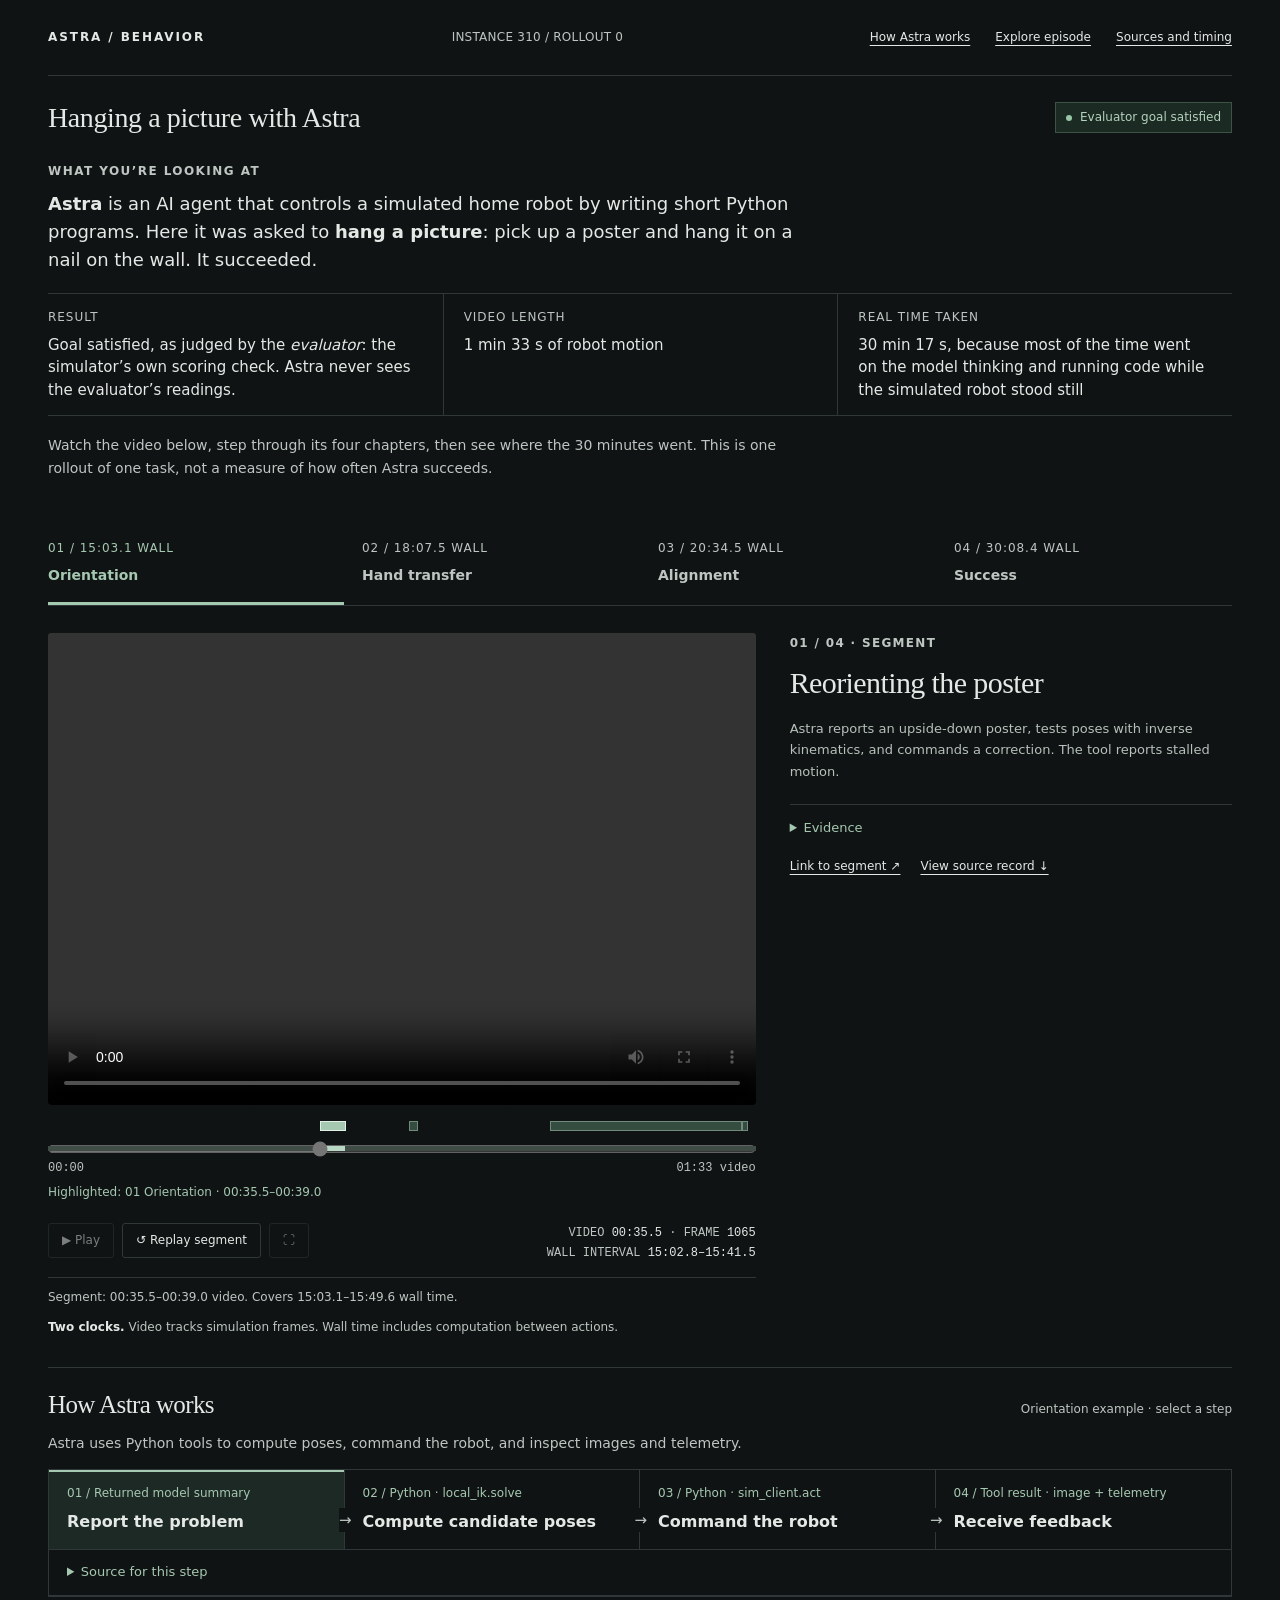
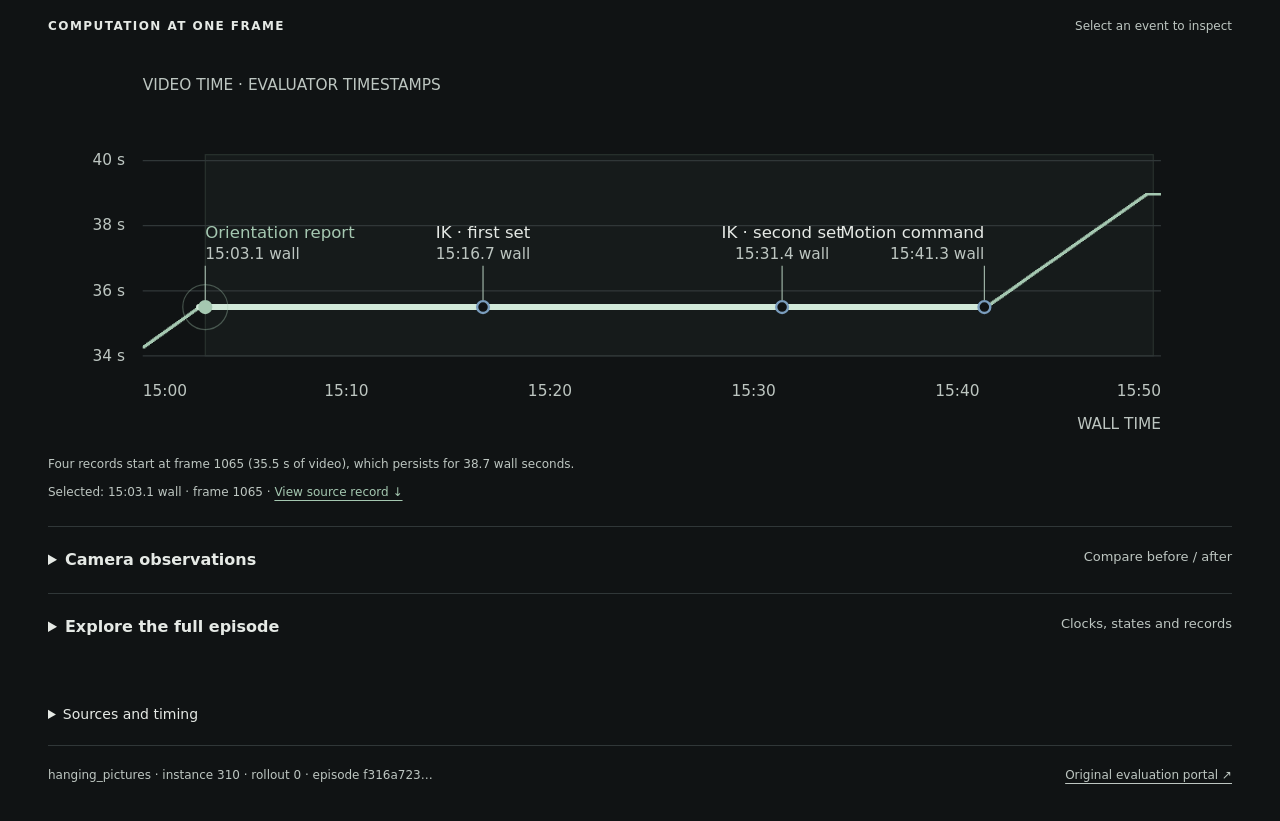
==== commit 9950e1c9: "refactor: move How Astra works below the video" ====
--- a/index.html
+++ b/index.html
@@ -1,5 +1,5 @@
 <!doctype html>
-<html lang="en"><head><meta charset="utf-8"><meta name="viewport" content="width=device-width,initial-scale=1"><meta name="description" content="A case study of one Astra hanging_pictures rollout, with synchronized video, tool calls and evaluator states."><title>Astra — Hanging a picture</title><link rel="stylesheet" href="case.css"><link rel="stylesheet" href="theme.css"><script src="full-data.js" defer></script><script src="diagrams.js?v=20261107-copy" defer></script><script src="story.js?v=20261107-copy" defer></script><script src="refinements.js?v=20261107-copy" defer></script><script src="case.js?v=20261107-copy" defer></script><script src="agent-loop.js" defer></script></head><body><div class="wrap">
+<html lang="en"><head><meta charset="utf-8"><meta name="viewport" content="width=device-width,initial-scale=1"><meta name="description" content="A case study of one Astra hanging_pictures rollout, with synchronized video, tool calls and evaluator states."><title>Astra — Hanging a picture</title><link rel="stylesheet" href="case.css"><script src="full-data.js" defer></script><script src="diagrams.js?v=20261107-copy" defer></script><script src="story.js?v=20261107-copy" defer></script><script src="refinements.js?v=20261107-copy" defer></script><script src="case.js?v=20261107-copy" defer></script><script src="agent-loop.js" defer></script></head><body><div class="wrap">
 <header class="mast"><a class="brand" href="index.html">ASTRA / BEHAVIOR</a><small>INSTANCE 310 / ROLLOUT 0</small><nav><a href="#agentLoop">How Astra works</a><a href="#episodeExploration">Explore episode</a><a href="#method">Sources and timing</a></nav></header>
 <section class="hero compactTitle"><h1>Hanging a picture with Astra</h1><span class="status">Evaluator goal satisfied</span></section>
 
@@ -26,6 +26,6 @@
 
 <section id="segmentAnalysis" class="episodeDiagram" aria-labelledby="diagramTitle"><div class="sectionlabel"><h3 id="diagramTitle"></h3><span>Select an event to inspect</span></div><div id="diagramBody"></div><p id="diagramCaption" class="figcaption"></p><p id="diagramSelection" class="diagramSelection" aria-live="polite"></p></section>
 <details id="cameraDisclosure" class="analysisDisclosure"><summary>Camera observations<span>Compare before / after</span></summary><section id="cameraAnalysis" class="observationSection"><div id="observations" class="observations"></div></section></details>
-<details id="episodeExploration" class="analysisDisclosure"><summary>Explore the full episode<span>Clocks, states and records</span></summary><section id="timingAnalysis" class="clockHero" aria-labelledby="clockHeroTitle"><div class="sectionlabel"><h2 id="clockHeroTitle">93 seconds of video. 30 minutes of wall time.</h2><span>Evaluator timestamps · select a segment</span></div><div id="clockOverview"><!-- CLOCK_OVERVIEW --><svg xmlns="http://www.w3.org/2000/svg" id="clockChart" viewBox="0 0 1000 360" role="group" aria-labelledby="overviewTitle overviewDesc"><title id="overviewTitle">Video time against wall time</title><desc id="overviewDesc">A step line from evaluator timestamps. Faint bands select the four segments. Thick horizontal runs exceed thirty seconds at the same frame. Use left and right arrows on the clock inspector to move through wall time.</desc><style>text{font-family:system-ui,sans-serif;fill:var(--muted);font-size:13px}.grid{stroke:var(--line);stroke-width:1}.curve{fill:none;stroke:var(--accent);stroke-width:2}.plateau{stroke:var(--accent);stroke-width:5;stroke-linecap:round}.segmentBand{fill:var(--accent);fill-opacity:.045;stroke:var(--accent);stroke-opacity:.15}.overviewEvent{cursor:pointer}.overviewEvent text{fill:var(--ink);font-size:13px}.overviewEvent:focus{outline:2px solid var(--accent)}.segmentLeader{stroke:var(--muted);stroke-width:1}.crosshair{stroke:var(--ink);stroke-width:1;stroke-dasharray:3 4;pointer-events:none}#clockInspector{pointer-events:none}#overviewReadout{pointer-events:all}.readoutText{fill:var(--ink);font-family:ui-monospace,monospace;font-size:13px}</style><rect width="1000" height="360" fill="var(--paper)"/><a href="#moment=orientation" data-moment="orientation" class="overviewEvent bandEvent" aria-label="Select 01 Orientation segment band"><rect class="segmentBand" x="507.47771336535806" y="90" width="22.03632091547769" height="185"/></a><a href="#moment=transfer" data-moment="transfer" class="overviewEvent bandEvent" aria-label="Select 02 Hand transfer segment band"><rect class="segmentBand" x="594.7576764800833" y="90" width="5.450742190568008" height="185"/></a><a href="#moment=alignment" data-moment="alignment" class="overviewEvent bandEvent" aria-label="Select 03 Alignment segment band"><rect class="segmentBand" x="664.3562330615719" y="90" width="271.6464831692788" height="185"/></a><a href="#moment=completion" data-moment="completion" class="overviewEvent bandEvent" aria-label="Select 04 Success segment band"><rect class="segmentBand" x="936.0027162308506" y="90" width="3.9972837691493623" height="185"/></a><line class="grid" x1="80" y1="275" x2="940" y2="275"/><text x="66" y="279" text-anchor="end">0 s</text><line class="grid" x1="80" y1="216.8938307030129" x2="940" y2="216.8938307030129"/><text x="66" y="220.8938307030129" text-anchor="end">30 s</text><line class="grid" x1="80" y1="158.78766140602582" x2="940" y2="158.78766140602582"/><text x="66" y="162.78766140602582" text-anchor="end">60 s</text><line class="grid" x1="80" y1="95" x2="940" y2="95"/><text x="66" y="99" text-anchor="end">93 s</text><text x="80" y="303" text-anchor="start">0</text><text x="364.0158466506594" y="303" text-anchor="middle">10 min</text><text x="648.0316933013188" y="303" text-anchor="middle">20 min</text><text x="940" y="303" text-anchor="end">30:16.8 wall</text><text x="80" y="28">VIDEO TIME</text><path class="curve" d="M80.00,275.00H114.78V275.00H114.82V274.94H114.85V274.87H114.89V274.81H114.92V274.74H114.96V274.68H115.00V274.61H115.03V274.55H115.07V274.48H115.11V274.42H115.14V274.35H115.18V274.29H115.21V274.23H115.25V274.16H115.28V274.10H115.32V274.03H115.36V273.97H115.40V273.90H115.43V273.84H115.47V273.77H115.51V273.71H115.54V273.64H115.57V273.58H115.61V273.52H115.64V273.45H115.68V273.39H115.72V273.32H115.75V273.26H115.79V273.19H115.82V273.13H115.86V273.06H115.90V273.00H115.94V272.93H115.97V272.87H116.00V272.80H116.04V272.74H116.08V272.68H116.11V272.61H116.15V272.55H116.18V272.48H116.21V272.42H116.25V272.35H116.29V272.29H133.10V272.22H133.14V272.16H133.18V272.09H133.21V272.03H133.25V271.97H133.28V271.90H133.32V271.84H133.35V271.77H133.39V271.71H133.43V271.64H133.46V271.58H133.49V271.51H133.53V271.45H133.57V271.38H133.60V271.32H133.64V271.26H133.67V271.19H133.71V271.13H133.74V271.06H133.77V271.00H133.81V270.93H133.84V270.87H133.88V270.80H133.91V270.74H133.95V270.67H133.98V270.61H134.01V270.55H134.05V270.48H134.08V270.42H134.12V270.35H134.15V270.29H134.19V270.22H134.23V270.16H134.26V270.09H134.30V270.03H134.33V269.96H134.37V269.90H134.40V269.84H134.44V269.77H134.47V269.71H134.51V269.64H134.54V269.58H134.58V269.51H134.61V269.45H134.65V269.38H134.68V269.32H134.72V269.25H134.75V269.19H134.79V269.12H134.82V269.06H134.85V269.00H134.89V268.93H134.92V268.87H134.96V268.80H134.99V268.74H135.03V268.67H135.06V268.61H135.09V268.54H135.13V268.48H135.16V268.41H135.20V268.35H135.23V268.29H135.27V268.22H135.30V268.16H135.34V268.09H135.37V268.03H135.41V267.96H135.44V267.90H135.48V267.83H135.51V267.77H135.54V267.70H135.58V267.64H151.14V267.58H151.17V267.51H151.21V267.45H151.24V267.38H151.28V267.32H151.31V267.25H151.35V267.19H151.38V267.12H151.42V267.06H151.45V266.99H151.48V266.93H151.52V266.87H151.55V266.80H151.58V266.74H151.62V266.67H151.66V266.61H151.69V266.54H151.73V266.48H151.76V266.41H151.80V266.35H151.83V266.28H151.87V266.22H151.90V266.15H151.94V266.09H151.97V266.03H152.01V265.96H152.04V265.90H152.07V265.83H152.11V265.77H152.14V265.70H152.18V265.64H152.21V265.57H152.25V265.51H152.28V265.44H152.32V265.38H152.35V265.32H152.39V265.25H152.42V265.19H152.46V265.12H152.49V265.06H152.53V264.99H152.56V264.93H152.60V264.86H152.63V264.80H152.67V264.73H152.70V264.67H152.74V264.61H152.77V264.54H152.81V264.48H152.84V264.41H152.88V264.35H152.91V264.28H152.95V264.22H152.98V264.15H153.02V264.09H153.05V264.02H153.09V263.96H153.12V263.90H153.16V263.83H153.20V263.77H153.23V263.70H153.27V263.64H153.30V263.57H153.34V263.51H153.37V263.44H153.41V263.38H153.45V263.31H153.48V263.25H153.52V263.19H153.55V263.12H153.59V263.06H153.62V262.99H153.66V262.93H153.69V262.86H153.73V262.80H153.76V262.73H153.80V262.67H153.83V262.60H153.87V262.54H153.90V262.47H153.94V262.41H153.97V262.35H154.01V262.28H154.04V262.22H154.08V262.15H154.11V262.09H154.15V262.02H154.18V261.96H154.22V261.89H154.25V261.83H154.29V261.76H154.32V261.70H154.36V261.64H154.39V261.57H154.42V261.51H154.46V261.44H154.49V261.38H154.53V261.31H154.56V261.25H154.60V261.18H154.63V261.12H154.67V261.05H154.70V260.99H154.74V260.93H154.77V260.86H154.81V260.80H154.84V260.73H154.88V260.67H154.91V260.60H154.95V260.54H154.98V260.47H155.02V260.41H155.05V260.34H155.09V260.28H155.12V260.22H155.15V260.15H155.19V260.09H155.22V260.02H155.26V259.96H155.29V259.89H155.33V259.83H155.37V259.76H155.40V259.70H155.43V259.63H155.47V259.57H155.50V259.51H170.67V259.44H170.71V259.38H170.74V259.31H170.78V259.25H170.81V259.18H170.85V259.12H170.89V259.05H170.92V258.99H170.95V258.92H170.99V258.86H171.02V258.79H171.06V258.73H171.09V258.67H171.13V258.60H171.16V258.54H171.20V258.47H171.23V258.41H171.27V258.34H171.30V258.28H171.34V258.21H171.38V258.15H171.41V258.08H171.45V258.02H171.48V257.96H171.51V257.89H171.55V257.83H182.14V257.76H182.18V257.70H182.21V257.63H182.24V257.57H182.28V257.50H182.31V257.44H182.35V257.37H182.38V257.31H182.42V257.25H182.45V257.18H182.49V257.12H182.52V257.05H182.56V256.99H182.59V256.92H182.62V256.86H182.66V256.79H182.69V256.73H182.73V256.66H182.76V256.60H182.80V256.54H182.84V256.47H182.87V256.41H182.90V256.34H182.94V256.28H182.97V256.21H183.01V256.15H183.05V256.08H183.08V256.02H183.12V255.95H183.15V255.89H183.19V255.82H183.22V255.76H183.26V255.70H183.29V255.63H183.32V255.57H183.36V255.50H183.39V255.44H183.43V255.37H183.46V255.31H183.50V255.24H183.53V255.18H183.57V255.11H183.60V255.05H183.64V254.99H183.67V254.92H183.70V254.86H183.74V254.79H183.77V254.73H183.81V254.66H183.84V254.60H183.88V254.53H183.91V254.47H183.95V254.40H183.98V254.34H184.01V254.28H184.05V254.21H184.08V254.15H184.12V254.08H184.16V254.02H184.19V253.95H184.22V253.89H184.26V253.82H184.29V253.76H184.33V253.69H184.36V253.63H184.40V253.57H184.43V253.50H184.47V253.44H184.50V253.37H184.54V253.31H184.57V253.24H184.61V253.18H184.64V253.11H202.01V253.05H202.05V252.98H202.08V252.92H202.11V252.86H202.15V252.79H202.18V252.73H202.22V252.66H202.25V252.60H202.28V252.53H202.32V252.47H202.35V252.40H202.39V252.34H202.42V252.27H202.46V252.21H202.49V252.14H216.54V252.08H216.58V252.02H216.61V251.95H216.65V251.89H216.68V251.82H216.71V251.76H216.75V251.69H216.78V251.63H216.82V251.56H216.85V251.50H216.89V251.43H216.92V251.37H216.95V251.31H230.18V251.24H230.21V251.18H230.25V251.11H230.28V251.05H230.32V250.98H230.35V250.92H230.39V250.85H230.42V250.79H230.45V250.72H230.49V250.66H230.53V250.60H230.56V250.53H230.59V250.47H230.63V250.40H230.66V250.34H230.70V250.27H230.73V250.21H230.77V250.14H230.81V250.08H230.84V250.01H230.88V249.95H230.91V249.89H230.95V249.82H230.98V249.76H231.01V249.69H231.05V249.63H231.08V249.56H231.12V249.50H231.15V249.43H231.19V249.37H231.22V249.30H231.25V249.24H231.29V249.18H231.32V249.11H231.36V249.05H231.39V248.98H231.42V248.92H231.45V248.85H231.49V248.79H231.52V248.72H231.56V248.66H231.59V248.59H231.63V248.53H231.66V248.46H231.70V248.40H231.73V248.34H231.77V248.27H231.80V248.21H231.84V248.14H231.87V248.08H231.91V248.01H231.94V247.95H231.98V247.88H232.02V247.82H232.05V247.75H232.09V247.69H232.12V247.63H232.16V247.56H232.19V247.50H232.23V247.43H232.26V247.37H232.30V247.30H232.33V247.24H232.37V247.17H295.36V247.11H295.39V247.04H295.43V246.98H295.46V246.92H295.50V246.85H295.53V246.79H295.57V246.72H295.61V246.66H295.64V246.59H295.68V246.53H295.71V246.46H295.75V246.40H295.78V246.33H295.82V246.27H295.85V246.21H295.89V246.14H295.92V246.08H295.96V246.01H295.99V245.95H296.03V245.88H296.07V245.82H296.10V245.75H296.14V245.69H296.17V245.62H296.21V245.56H296.24V245.49H296.28V245.43H296.31V245.37H296.35V245.30H296.39V245.24H296.42V245.17H296.46V245.11H296.49V245.04H296.53V244.98H296.56V244.91H296.60V244.85H296.63V244.78H296.67V244.72H296.70V244.66H296.74V244.59H296.77V244.53H296.81V244.46H296.85V244.40H296.88V244.33H304.64V244.27H304.67V244.20H304.71V244.14H304.74V244.07H304.77V244.01H304.81V243.95H304.84V243.88H304.88V243.82H304.91V243.75H304.95V243.69H304.99V243.62H305.02V243.56H305.05V243.49H305.09V243.43H305.13V243.36H305.16V243.30H305.20V243.24H305.23V243.17H305.26V243.11H305.30V243.04H305.33V242.98H305.37V242.91H305.41V242.85H305.44V242.78H305.47V242.72H305.51V242.65H305.54V242.59H305.58V242.53H305.62V242.46H305.65V242.40H305.69V242.33H305.72V242.27H305.76V242.20H305.79V242.14H305.83V242.07H305.86V242.01H305.90V241.94H305.93V241.88H305.97V241.81H306.00V241.75H306.03V241.69H306.07V241.62H306.10V241.56H306.14V241.49H306.17V241.43H306.21V241.36H306.25V241.30H306.28V241.23H306.31V241.17H306.35V241.10H306.39V241.04H306.42V240.98H306.46V240.91H306.49V240.85H306.53V240.78H306.56V240.72H306.59V240.65H306.63V240.59H306.67V240.52H306.70V240.46H306.74V240.39H306.77V240.33H306.80V240.27H306.84V240.20H306.87V240.14H306.91V240.07H306.94V240.01H306.98V239.94H307.01V239.88H307.05V239.81H307.08V239.75H307.12V239.68H307.15V239.62H307.19V239.56H307.22V239.49H307.26V239.43H307.29V239.36H307.33V239.30H307.36V239.23H307.40V239.17H307.43V239.10H307.46V239.04H307.50V238.97H307.53V238.91H307.57V238.85H307.61V238.78H307.64V238.72H307.68V238.65H307.71V238.59H307.75V238.52H307.78V238.46H307.81V238.39H307.85V238.33H307.88V238.26H307.92V238.20H307.95V238.13H307.99V238.07H308.02V238.01H315.64V237.94H315.68V237.88H315.71V237.81H315.75V237.75H315.78V237.68H315.82V237.62H315.85V237.55H315.89V237.49H315.92V237.42H315.96V237.36H315.99V237.30H316.03V237.23H316.06V237.17H316.10V237.10H316.14V237.04H316.17V236.97H316.21V236.91H316.24V236.84H316.28V236.78H316.31V236.71H316.34V236.65H316.38V236.59H316.41V236.52H316.45V236.46H316.48V236.39H316.52V236.33H316.55V236.26H316.59V236.20H316.62V236.13H316.66V236.07H316.70V236.00H316.73V235.94H316.77V235.88H316.80V235.81H316.84V235.75H316.87V235.68H316.91V235.62H316.94V235.55H316.97V235.49H317.01V235.42H317.04V235.36H317.08V235.29H317.12V235.23H317.15V235.16H317.19V235.10H317.22V235.04H317.26V234.97H317.29V234.91H317.33V234.84H317.36V234.78H317.39V234.71H317.43V234.65H317.47V234.58H317.50V234.52H317.54V234.45H317.57V234.39H317.61V234.33H317.64V234.26H317.68V234.20H317.71V234.13H317.75V234.07H317.79V234.00H317.82V233.94H317.85V233.87H317.89V233.81H317.92V233.74H317.96V233.68H317.99V233.62H318.03V233.55H318.06V233.49H318.10V233.42H318.13V233.36H318.17V233.29H318.20V233.23H318.23V233.16H318.27V233.10H318.30V233.03H318.34V232.97H318.37V232.91H326.40V232.84H326.44V232.78H326.47V232.71H326.51V232.65H326.54V232.58H326.58V232.52H326.61V232.45H326.65V232.39H326.68V232.32H326.72V232.26H326.75V232.20H326.79V232.13H326.82V232.07H326.86V232.00H326.89V231.94H326.93V231.87H326.96V231.81H326.99V231.74H327.03V231.68H327.07V231.61H327.10V231.55H327.14V231.48H327.17V231.42H327.21V231.36H327.24V231.29H327.28V231.23H334.03V231.16H334.07V231.10H334.10V231.03H334.14V230.97H334.17V230.90H334.21V230.84H334.24V230.77H334.28V230.71H334.31V230.65H334.35V230.58H334.38V230.52H334.42V230.45H334.46V230.39H334.49V230.32H334.53V230.26H334.56V230.19H334.60V230.13H334.63V230.06H334.67V230.00H334.70V229.94H341.64V229.87H341.68V229.81H341.72V229.74H341.75V229.68H341.79V229.61H341.83V229.55H341.86V229.48H341.90V229.42H341.94V229.35H341.97V229.29H342.01V229.23H342.04V229.16H342.08V229.10H342.12V229.03H342.21V228.97H342.25V228.90H342.28V228.84H342.32V228.77H342.35V228.71H342.39V228.64H342.42V228.58H342.46V228.52H342.49V228.45H348.63V228.39H348.67V228.32H348.70V228.26H348.73V228.19H348.77V228.13H348.80V228.06H348.84V228.00H348.87V227.93H348.91V227.87H348.94V227.80H348.98V227.74H349.02V227.68H349.05V227.61H349.09V227.55H349.12V227.48H349.16V227.42H349.19V227.35H349.23V227.29H349.27V227.22H349.30V227.16H349.34V227.09H349.37V227.03H349.40V226.97H349.44V226.90H349.48V226.84H349.51V226.77H349.55V226.71H356.67V226.64H356.70V226.58H356.74V226.51H356.77V226.45H356.81V226.38H356.84V226.32H356.88V226.26H356.91V226.19H356.95V226.13H356.98V226.06H357.02V226.00H357.05V225.93H357.09V225.87H357.12V225.80H357.16V225.74H357.19V225.67H357.22V225.61H357.26V225.55H357.30V225.48H357.33V225.42H357.37V225.35H357.40V225.29H357.44V225.22H357.47V225.16H357.51V225.09H357.54V225.03H357.57V224.96H357.61V224.90H357.64V224.84H357.68V224.77H357.71V224.71H357.75V224.64H357.78V224.58H357.82V224.51H357.86V224.45H357.89V224.38H357.92V224.32H357.96V224.25H357.99V224.19H358.03V224.12H358.07V224.06H358.10V224.00H358.13V223.93H358.18V223.87H358.21V223.80H358.25V223.74H358.28V223.67H358.31V223.61H358.35V223.54H358.39V223.48H358.42V223.41H358.46V223.35H358.49V223.29H358.53V223.22H358.56V223.16H358.60V223.09H358.63V223.03H358.67V222.96H358.70V222.90H399.48V222.83H399.51V222.77H399.55V222.70H399.58V222.64H399.62V222.58H399.65V222.51H399.69V222.45H399.73V222.38H399.76V222.32H399.80V222.25H399.83V222.19H399.87V222.12H399.90V222.06H399.94V221.99H399.97V221.93H400.01V221.87H400.04V221.80H400.08V221.74H400.11V221.67H400.15V221.61H400.18V221.54H400.22V221.48H400.25V221.41H400.29V221.35H400.32V221.28H400.36V221.22H400.40V221.15H400.43V221.09H400.47V221.03H400.50V220.96H400.53V220.90H400.57V220.83H400.61V220.77H400.64V220.70H400.68V220.64H400.71V220.57H400.75V220.51H400.79V220.44H400.82V220.38H400.86V220.32H400.89V220.25H400.93V220.19H400.96V220.12H401.00V220.06H401.03V219.99H401.07V219.93H401.11V219.86H401.14V219.80H401.18V219.73H401.21V219.67H401.25V219.61H401.28V219.54H401.32V219.48H401.36V219.41H401.39V219.35H401.43V219.28H401.46V219.22H401.50V219.15H401.53V219.09H401.57V219.02H401.61V218.96H401.64V218.90H401.68V218.83H401.72V218.77H401.75V218.70H401.79V218.64H401.82V218.57H401.86V218.51H401.90V218.44H401.93V218.38H401.97V218.31H402.00V218.25H402.04V218.19H402.07V218.12H402.11V218.06H402.15V217.99H402.18V217.93H402.22V217.86H402.25V217.80H402.29V217.73H402.33V217.67H402.36V217.60H402.39V217.54H402.43V217.47H402.46V217.41H402.50V217.35H402.54V217.28H402.58V217.22H402.61V217.15H402.65V217.09H402.68V217.02H402.72V216.96H402.75V216.89H402.79V216.83H402.82V216.76H402.86V216.70H402.89V216.64H402.93V216.57H402.96V216.51H403.00V216.44H403.03V216.38H403.07V216.31H403.10V216.25H403.14V216.18H403.18V216.12H403.21V216.05H403.25V215.99H403.29V215.93H403.32V215.86H403.36V215.80H403.39V215.73H403.43V215.67H403.47V215.60H403.50V215.54H403.54V215.47H403.57V215.41H403.61V215.34H403.64V215.28H403.68V215.22H403.71V215.15H403.75V215.09H488.57V215.02H488.61V214.96H488.65V214.89H488.68V214.83H488.72V214.76H488.76V214.70H488.79V214.63H488.83V214.57H488.86V214.51H488.90V214.44H488.93V214.38H488.97V214.31H489.00V214.25H489.04V214.18H489.08V214.12H489.11V214.05H489.15V213.99H489.19V213.92H489.22V213.86H489.26V213.79H489.29V213.73H489.33V213.67H489.37V213.60H489.40V213.54H489.44V213.47H489.47V213.41H489.51V213.34H489.54V213.28H489.58V213.21H489.61V213.15H489.65V213.08H503.57V213.02H503.60V212.96H503.64V212.89H503.67V212.83H503.71V212.76H503.75V212.70H503.78V212.63H503.82V212.57H503.85V212.50H503.89V212.44H503.92V212.37H503.96V212.31H503.99V212.25H504.03V212.18H504.07V212.12H504.10V212.05H504.14V211.99H504.17V211.92H504.21V211.86H504.24V211.79H504.28V211.73H504.32V211.66H504.35V211.60H504.39V211.54H504.42V211.47H504.46V211.41H504.50V211.34H504.54V211.28H504.57V211.21H504.61V211.15H504.65V211.08H504.68V211.02H504.72V210.95H504.76V210.89H504.80V210.82H504.84V210.76H504.87V210.70H504.91V210.63H504.94V210.57H504.98V210.50H505.01V210.44H505.05V210.37H505.09V210.31H505.12V210.24H505.16V210.18H505.19V210.11H505.23V210.05H505.27V209.99H505.30V209.92H505.34V209.86H505.38V209.79H505.41V209.73H505.45V209.66H505.48V209.60H505.52V209.53H505.55V209.47H505.59V209.40H505.63V209.34H505.66V209.28H505.70V209.21H505.73V209.15H505.77V209.08H505.81V209.02H505.84V208.95H505.88V208.89H505.91V208.82H505.95V208.76H505.99V208.69H506.02V208.63H506.06V208.57H506.09V208.50H506.13V208.44H506.16V208.37H506.20V208.31H506.23V208.24H506.27V208.18H506.31V208.11H506.34V208.05H506.37V207.98H506.41V207.92H506.45V207.86H506.48V207.79H506.52V207.73H506.55V207.66H506.59V207.60H506.62V207.53H506.66V207.47H506.70V207.40H506.73V207.34H506.77V207.27H506.80V207.21H506.84V207.14H506.87V207.08H506.91V207.02H506.94V206.95H506.98V206.89H507.01V206.82H507.05V206.76H507.08V206.69H507.12V206.63H507.15V206.56H507.19V206.50H507.22V206.43H507.26V206.37H507.30V206.31H507.33V206.24H525.65V206.18H525.69V206.11H525.72V206.05H525.76V205.98H525.79V205.92H525.83V205.85H525.87V205.79H525.90V205.72H525.94V205.66H525.98V205.60H526.01V205.53H526.05V205.47H526.09V205.40H526.12V205.34H526.16V205.27H526.19V205.21H526.23V205.14H526.27V205.08H526.30V205.01H526.34V204.95H526.37V204.89H526.41V204.82H526.44V204.76H526.48V204.69H526.51V204.63H526.55V204.56H526.58V204.50H526.62V204.43H526.65V204.37H526.69V204.30H526.72V204.24H526.76V204.18H526.79V204.11H526.83V204.05H526.87V203.98H526.91V203.92H526.94V203.85H526.97V203.79H527.01V203.72H527.05V203.66H527.08V203.59H527.12V203.53H527.16V203.46H527.20V203.40H527.23V203.34H527.27V203.27H527.31V203.21H527.34V203.14H527.38V203.08H527.41V203.01H527.45V202.95H527.48V202.88H527.52V202.82H527.55V202.75H527.59V202.69H527.63V202.63H527.66V202.56H527.70V202.50H527.73V202.43H527.77V202.37H527.80V202.30H527.84V202.24H527.88V202.17H527.91V202.11H527.95V202.04H527.98V201.98H528.02V201.92H528.05V201.85H528.09V201.79H528.12V201.72H528.16V201.66H528.19V201.59H528.23V201.53H528.27V201.46H528.31V201.40H528.34V201.33H528.38V201.27H528.42V201.21H528.45V201.14H528.49V201.08H528.52V201.01H528.56V200.95H528.60V200.88H528.63V200.82H528.67V200.75H528.70V200.69H528.74V200.62H528.77V200.56H528.81V200.49H528.84V200.43H528.88V200.37H528.92V200.30H528.95V200.24H528.99V200.17H529.02V200.11H529.06V200.04H529.10V199.98H529.13V199.91H529.17V199.85H529.20V199.78H529.24V199.72H529.28V199.66H529.31V199.59H529.35V199.53H533.49V199.46H533.52V199.40H533.56V199.33H533.59V199.27H533.63V199.20H533.66V199.14H533.70V199.07H533.73V199.01H533.77V198.95H533.81V198.88H533.84V198.82H533.88V198.75H533.92V198.69H533.95V198.62H533.99V198.56H534.02V198.49H534.06V198.43H534.10V198.36H534.13V198.30H534.17V198.24H534.20V198.17H534.24V198.11H534.27V198.04H534.31V197.98H534.34V197.91H534.38V197.85H534.41V197.78H534.45V197.72H534.48V197.65H534.52V197.59H534.55V197.53H534.59V197.46H534.62V197.40H534.66V197.33H534.69V197.27H534.73V197.20H534.76V197.14H534.80V197.07H534.83V197.01H534.87V196.94H534.90V196.88H534.94V196.81H534.97V196.75H535.01V196.69H535.05V196.62H535.08V196.56H535.12V196.49H535.15V196.43H535.19V196.36H535.22V196.30H535.26V196.23H535.29V196.17H535.33V196.10H535.37V196.04H535.40V195.98H535.44V195.91H535.47V195.85H535.51V195.78H535.55V195.72H535.58V195.65H535.62V195.59H535.65V195.52H535.69V195.46H535.72V195.39H535.76V195.33H540.38V195.27H540.42V195.20H540.45V195.14H540.49V195.07H540.53V195.01H540.56V194.94H540.60V194.88H540.64V194.81H540.68V194.75H540.71V194.68H540.74V194.62H540.78V194.56H540.82V194.49H540.85V194.43H540.89V194.36H540.92V194.30H540.96V194.23H540.99V194.17H541.03V194.10H541.06V194.04H541.09V193.97H541.13V193.91H541.17V193.85H541.20V193.78H541.24V193.72H541.27V193.65H541.31V193.59H541.34V193.52H541.38V193.46H541.42V193.39H541.45V193.33H541.49V193.26H541.52V193.20H541.56V193.13H541.59V193.07H541.63V193.01H541.66V192.94H541.70V192.88H541.73V192.81H541.76V192.75H541.80V192.68H541.84V192.62H541.87V192.55H541.91V192.49H541.94V192.42H541.98V192.36H542.01V192.30H542.05V192.23H542.08V192.17H542.12V192.10H542.15V192.04H542.19V191.97H542.22V191.91H542.26V191.84H542.29V191.78H542.33V191.71H542.36V191.65H542.40V191.59H542.43V191.52H542.47V191.46H542.50V191.39H542.54V191.33H542.57V191.26H542.61V191.20H542.65V191.13H542.69V191.07H542.72V191.00H542.76V190.94H554.74V190.88H554.77V190.81H554.81V190.75H554.84V190.68H554.88V190.62H554.91V190.55H554.95V190.49H554.99V190.42H555.02V190.36H555.06V190.29H555.09V190.23H555.13V190.16H555.16V190.10H555.20V190.04H555.24V189.97H555.27V189.91H555.31V189.84H555.34V189.78H555.38V189.71H555.42V189.65H577.52V189.58H577.56V189.52H577.60V189.45H577.63V189.39H577.67V189.33H577.71V189.26H577.74V189.20H577.78V189.13H577.81V189.07H577.85V189.00H577.88V188.94H577.92V188.87H577.96V188.81H578.00V188.74H578.03V188.68H578.07V188.62H584.98V188.55H585.01V188.49H585.05V188.42H585.08V188.36H585.12V188.29H585.15V188.23H585.19V188.16H585.23V188.10H585.26V188.03H585.30V187.97H585.33V187.91H585.37V187.84H585.41V187.78H585.44V187.71H585.48V187.65H585.52V187.58H585.55V187.52H585.59V187.45H585.62V187.39H585.66V187.32H585.70V187.26H585.73V187.20H585.76V187.13H585.80V187.07H585.84V187.00H585.87V186.94H585.91V186.87H585.94V186.81H585.98V186.74H586.01V186.68H586.05V186.61H586.08V186.55H586.12V186.48H586.16V186.42H586.19V186.36H586.23V186.29H586.26V186.23H586.30V186.16H586.34V186.10H586.37V186.03H586.41V185.97H586.44V185.90H586.48V185.84H586.52V185.77H586.55V185.71H586.59V185.65H586.62V185.58H586.66V185.52H586.69V185.45H586.73V185.39H586.77V185.32H586.80V185.26H586.84V185.19H586.88V185.13H586.91V185.06H586.95V185.00H586.98V184.94H587.02V184.87H587.06V184.81H587.09V184.74H587.13V184.68H587.16V184.61H587.20V184.55H590.65V184.48H590.68V184.42H590.72V184.35H590.76V184.29H590.79V184.23H590.83V184.16H590.87V184.10H590.91V184.03H590.94V183.97H590.98V183.90H591.02V183.84H591.05V183.77H591.09V183.71H591.12V183.64H591.16V183.58H591.20V183.52H591.23V183.45H591.26V183.39H591.30V183.32H591.33V183.26H591.37V183.19H591.41V183.13H591.44V183.06H594.82V183.00H594.85V182.93H594.89V182.87H594.92V182.80H594.96V182.74H595.00V182.68H595.04V182.61H595.07V182.55H595.11V182.48H595.15V182.42H595.19V182.35H595.23V182.29H595.27V182.22H595.31V182.16H595.35V182.09H595.38V182.03H595.42V181.97H595.46V181.90H595.55V181.84H595.59V181.77H595.62V181.71H595.66V181.64H595.70V181.58H595.73V181.51H595.77V181.45H595.81V181.38H595.84V181.32H595.88V181.26H599.87V181.19H599.90V181.13H599.94V181.06H599.97V181.00H600.00V180.93H600.04V180.87H600.08V180.80H603.16V180.74H603.20V180.67H603.24V180.61H603.27V180.55H603.31V180.48H603.35V180.42H603.38V180.35H603.42V180.29H603.45V180.22H603.49V180.16H603.53V180.09H603.57V180.03H603.60V179.96H603.64V179.90H603.68V179.84H616.63V179.77H616.67V179.71H616.70V179.64H616.74V179.58H616.77V179.51H616.81V179.45H616.84V179.38H616.88V179.32H616.91V179.25H616.95V179.19H616.98V179.12H617.02V179.06H617.06V179.00H617.09V178.93H617.13V178.87H617.16V178.80H617.20V178.74H617.23V178.67H617.27V178.61H617.30V178.54H617.34V178.48H617.37V178.41H617.41V178.35H617.44V178.29H617.48V178.22H617.51V178.16H617.55V178.09H617.58V178.03H617.62V177.96H617.65V177.90H617.69V177.83H617.72V177.77H617.76V177.70H617.80V177.64H617.83V177.58H617.87V177.51H617.91V177.45H617.94V177.38H617.98V177.32H618.01V177.25H618.05V177.19H618.08V177.12H618.12V177.06H618.16V176.99H618.19V176.93H618.23V176.87H618.26V176.80H618.30V176.74H618.34V176.67H618.37V176.61H618.41V176.54H618.45V176.48H618.49V176.41H618.52V176.35H618.56V176.28H618.59V176.22H618.63V176.15H618.66V176.09H618.70V176.03H618.74V175.96H618.77V175.90H618.81V175.83H618.84V175.77H618.88V175.70H618.91V175.64H618.95V175.57H618.98V175.51H619.03V175.44H619.06V175.38H619.10V175.32H619.13V175.25H619.17V175.19H619.21V175.12H619.24V175.06H619.28V174.99H619.31V174.93H619.35V174.86H619.38V174.80H619.42V174.73H619.46V174.67H619.49V174.61H619.53V174.54H619.56V174.48H619.60V174.41H619.63V174.35H619.67V174.28H619.70V174.22H619.74V174.15H619.78V174.09H619.81V174.02H619.85V173.96H619.89V173.90H619.92V173.83H619.96V173.77H619.99V173.70H620.03V173.64H620.07V173.57H620.10V173.51H620.14V173.44H620.18V173.38H620.21V173.31H620.25V173.25H620.28V173.19H620.32V173.12H620.35V173.06H620.39V172.99H620.43V172.93H620.47V172.86H620.50V172.80H620.54V172.73H620.57V172.67H620.61V172.60H620.65V172.54H620.68V172.47H620.72V172.41H620.76V172.35H620.79V172.28H620.83V172.22H620.86V172.15H620.90V172.09H620.93V172.02H620.97V171.96H621.01V171.89H621.04V171.83H621.08V171.76H621.11V171.70H621.15V171.64H627.63V171.57H627.67V171.51H627.70V171.44H627.74V171.38H627.77V171.31H627.81V171.25H627.84V171.18H627.88V171.12H627.91V171.05H627.95V170.99H627.99V170.93H628.03V170.86H628.06V170.80H628.09V170.73H628.13V170.67H628.17V170.60H628.20V170.54H628.23V170.47H628.27V170.41H628.31V170.34H628.34V170.28H628.38V170.22H628.41V170.15H628.45V170.09H628.49V170.02H628.52V169.96H628.55V169.89H628.59V169.83H628.63V169.76H628.66V169.70H628.70V169.63H635.00V169.57H635.04V169.51H635.07V169.44H635.10V169.38H635.14V169.31H635.18V169.25H635.21V169.18H635.25V169.12H635.28V169.05H635.32V168.99H635.36V168.92H635.39V168.86H635.43V168.79H635.46V168.73H635.50V168.67H635.53V168.60H635.57V168.54H635.60V168.47H635.64V168.41H635.68V168.34H635.71V168.28H635.75V168.21H635.79V168.15H635.82V168.08H635.86V168.02H635.89V167.96H635.93V167.89H635.96V167.83H636.00V167.76H636.03V167.70H636.07V167.63H636.11V167.57H636.15V167.50H636.18V167.44H636.22V167.37H636.25V167.31H636.29V167.25H636.33V167.18H636.36V167.12H636.40V167.05H636.43V166.99H636.47V166.92H636.51V166.86H636.54V166.79H636.58V166.73H636.61V166.66H636.65V166.60H636.69V166.54H636.72V166.47H636.76V166.41H636.79V166.34H636.83V166.28H636.86V166.21H636.90V166.15H636.94V166.08H636.98V166.02H637.01V165.95H637.05V165.89H643.43V165.82H643.47V165.76H643.51V165.70H643.55V165.63H643.58V165.57H643.62V165.50H643.66V165.44H643.69V165.37H643.73V165.31H643.76V165.24H643.80V165.18H643.84V165.11H643.87V165.05H643.91V164.99H643.94V164.92H643.98V164.86H644.01V164.79H644.05V164.73H644.08V164.66H644.12V164.60H644.15V164.53H644.19V164.47H644.22V164.40H644.26V164.34H644.30V164.28H644.33V164.21H644.37V164.15H644.41V164.08H644.44V164.02H644.47V163.95H644.51V163.89H644.55V163.82H644.58V163.76H644.62V163.69H644.65V163.63H644.69V163.57H644.72V163.50H644.76V163.44H644.80V163.37H644.83V163.31H644.87V163.24H644.90V163.18H644.94V163.11H644.98V163.05H645.01V162.98H645.05V162.92H645.09V162.86H645.12V162.79H645.16V162.73H645.20V162.66H645.23V162.60H645.27V162.53H645.31V162.47H645.34V162.40H645.38V162.34H645.41V162.27H645.45V162.21H645.49V162.14H645.53V162.08H645.57V162.02H645.60V161.95H645.64V161.89H645.67V161.82H645.71V161.76H645.75V161.69H645.79V161.63H645.82V161.56H645.86V161.50H645.89V161.43H645.93V161.37H645.97V161.31H646.00V161.24H646.04V161.18H646.07V161.11H646.11V161.05H646.15V160.98H646.18V160.92H646.22V160.85H646.26V160.79H646.29V160.72H646.33V160.66H646.36V160.60H646.40V160.53H646.44V160.47H646.47V160.40H646.51V160.34H646.55V160.27H646.58V160.21H646.62V160.14H646.65V160.08H646.69V160.01H646.72V159.95H646.76V159.89H646.80V159.82H646.84V159.76H646.87V159.69H646.91V159.63H646.94V159.56H646.98V159.50H647.02V159.43H647.05V159.37H647.09V159.30H647.13V159.24H647.16V159.18H647.20V159.11H647.23V159.05H647.27V158.98H647.31V158.92H647.35V158.85H647.38V158.79H647.42V158.72H647.46V158.66H647.49V158.59H647.53V158.53H647.57V158.46H647.60V158.40H647.64V158.34H647.67V158.27H647.71V158.21H647.75V158.14H647.79V158.08H647.82V158.01H647.86V157.95H647.89V157.88H647.93V157.82H647.97V157.75H648.01V157.69H648.04V157.63H648.08V157.56H648.11V157.50H648.15V157.43H648.19V157.37H648.22V157.30H648.26V157.24H648.30V157.17H653.76V157.11H653.80V157.04H653.83V156.98H653.87V156.92H653.91V156.85H653.94V156.79H653.98V156.72H654.02V156.66H654.05V156.59H654.09V156.53H654.12V156.46H654.16V156.40H654.20V156.33H654.23V156.27H654.27V156.21H654.31V156.14H654.34V156.08H654.38V156.01H654.41V155.95H654.45V155.88H654.49V155.82H654.52V155.75H654.56V155.69H654.59V155.62H654.63V155.56H654.66V155.49H654.70V155.43H654.74V155.37H654.77V155.30H654.81V155.24H654.84V155.17H654.88V155.11H654.92V155.04H654.95V154.98H654.99V154.91H655.03V154.85H655.06V154.78H655.10V154.72H655.13V154.66H655.17V154.59H655.20V154.53H655.24V154.46H655.28V154.40H655.31V154.33H655.35V154.27H655.39V154.20H655.42V154.14H655.46V154.07H655.50V154.01H655.53V153.95H655.57V153.88H655.61V153.82H655.65V153.75H655.68V153.69H655.72V153.62H655.75V153.56H655.79V153.49H655.82V153.43H655.86V153.36H655.90V153.30H655.94V153.24H655.98V153.17H656.01V153.11H656.05V153.04H656.09V152.98H656.12V152.91H656.16V152.85H656.20V152.78H656.23V152.72H656.27V152.65H656.31V152.59H656.35V152.53H656.38V152.46H656.42V152.40H656.46V152.33H656.50V152.27H656.53V152.20H656.57V152.14H656.61V152.07H656.64V152.01H656.68V151.94H656.72V151.88H656.75V151.81H656.79V151.75H656.83V151.69H656.86V151.62H656.90V151.56H656.93V151.49H656.97V151.43H657.01V151.36H657.04V151.30H657.08V151.23H657.11V151.17H657.15V151.10H657.18V151.04H657.22V150.98H657.26V150.91H657.30V150.85H657.33V150.78H657.37V150.72H657.41V150.65H657.45V150.59H657.48V150.52H657.52V150.46H657.55V150.39H657.59V150.33H657.63V150.27H662.00V150.20H662.03V150.14H662.07V150.07H662.11V150.01H662.14V149.94H662.18V149.88H662.22V149.81H662.25V149.75H662.29V149.68H662.33V149.62H662.37V149.56H662.40V149.49H662.44V149.43H662.48V149.36H662.51V149.30H662.55V149.23H662.59V149.17H662.62V149.10H662.66V149.04H662.70V148.97H662.73V148.91H662.77V148.85H662.81V148.78H662.84V148.72H662.88V148.65H662.92V148.59H662.95V148.52H662.99V148.46H663.03V148.39H663.07V148.33H663.10V148.26H663.14V148.20H663.18V148.13H663.21V148.07H663.25V148.01H663.29V147.94H663.33V147.88H663.36V147.81H663.40V147.75H663.44V147.68H663.47V147.62H663.51V147.55H663.54V147.49H663.58V147.42H663.62V147.36H663.65V147.30H663.69V147.23H663.72V147.17H663.76V147.10H663.80V147.04H663.83V146.97H663.87V146.91H663.91V146.84H663.94V146.78H663.98V146.71H664.01V146.65H664.05V146.59H664.09V146.52H664.13V146.46H664.16V146.39H664.20V146.33H695.60V146.26H695.63V146.20H695.67V146.13H695.70V146.07H695.74V146.00H695.77V145.94H695.81V145.88H695.85V145.81H695.89V145.75H695.92V145.68H695.96V145.62H696.00V145.55H696.03V145.49H696.07V145.42H696.11V145.36H696.14V145.29H696.18V145.23H696.22V145.16H696.25V145.10H696.29V145.04H696.33V144.97H696.36V144.91H696.40V144.84H696.44V144.78H696.47V144.71H696.51V144.65H696.55V144.58H696.59V144.52H696.62V144.45H696.65V144.39H696.69V144.33H696.73V144.26H696.77V144.20H696.80V144.13H696.84V144.07H696.88V144.00H696.91V143.94H696.95V143.87H696.99V143.81H697.02V143.74H697.06V143.68H697.09V143.62H697.13V143.55H697.16V143.49H697.20V143.42H697.24V143.36H697.27V143.29H697.31V143.23H697.35V143.16H697.38V143.10H697.42V143.03H697.45V142.97H697.49V142.91H697.53V142.84H697.56V142.78H697.60V142.71H697.63V142.65H697.67V142.58H697.70V142.52H697.74V142.45H697.77V142.39H697.81V142.32H697.85V142.26H697.88V142.20H697.92V142.13H697.95V142.07H697.99V142.00H698.02V141.94H698.06V141.87H698.09V141.81H698.13V141.74H698.16V141.68H703.78V141.61H703.81V141.55H703.85V141.48H703.88V141.42H703.92V141.36H703.95V141.29H703.99V141.23H704.02V141.16H704.06V141.10H704.10V141.03H704.13V140.97H704.17V140.90H704.20V140.84H704.24V140.77H704.28V140.71H704.31V140.65H704.35V140.58H704.39V140.52H704.42V140.45H704.46V140.39H704.50V140.32H704.53V140.26H704.57V140.19H704.60V140.13H704.64V140.06H704.68V140.00H704.71V139.94H704.75V139.87H704.78V139.81H704.82V139.74H704.85V139.68H704.89V139.61H704.93V139.55H704.96V139.48H705.00V139.42H705.03V139.35H705.07V139.29H705.10V139.23H705.14V139.16H705.17V139.10H705.21V139.03H705.25V138.97H705.28V138.90H705.32V138.84H705.36V138.77H705.39V138.71H705.43V138.64H705.46V138.58H705.50V138.52H705.53V138.45H705.57V138.39H705.61V138.32H705.64V138.26H705.68V138.19H705.71V138.13H705.75V138.06H705.79V138.00H705.82V137.93H705.86V137.87H705.90V137.80H705.93V137.74H705.97V137.68H706.00V137.61H706.04V137.55H706.07V137.48H706.11V137.42H706.15V137.35H706.18V137.29H706.22V137.22H706.25V137.16H706.29V137.09H706.32V137.03H706.36V136.97H706.39V136.90H706.43V136.84H706.46V136.77H706.50V136.71H706.54V136.64H706.57V136.58H706.61V136.51H706.64V136.45H706.68V136.38H706.72V136.32H706.75V136.26H706.79V136.19H706.83V136.13H706.86V136.06H706.90V136.00H706.94V135.93H706.97V135.87H707.01V135.80H707.04V135.74H707.08V135.67H707.11V135.61H707.15V135.55H707.19V135.48H707.22V135.42H707.26V135.35H707.29V135.29H707.33V135.22H707.37V135.16H707.40V135.09H707.44V135.03H707.47V134.96H707.51V134.90H707.54V134.84H707.58V134.77H707.61V134.71H707.65V134.64H707.69V134.58H707.72V134.51H707.76V134.45H707.80V134.38H707.83V134.32H707.87V134.25H707.90V134.19H707.94V134.12H707.97V134.06H708.01V134.00H708.05V133.93H708.08V133.87H708.12V133.80H708.15V133.74H708.19V133.67H708.23V133.61H708.26V133.54H708.30V133.48H708.34V133.41H708.38V133.35H708.41V133.29H708.45V133.22H708.49V133.16H708.52V133.09H708.56V133.03H708.60V132.96H708.63V132.90H708.67V132.83H708.71V132.77H708.75V132.70H708.78V132.64H708.82V132.58H708.86V132.51H708.89V132.45H708.93V132.38H708.97V132.32H709.00V132.25H709.04V132.19H709.07V132.12H709.11V132.06H709.15V131.99H709.18V131.93H709.22V131.87H709.26V131.80H709.29V131.74H709.33V131.67H709.37V131.61H709.40V131.54H709.44V131.48H709.48V131.41H709.52V131.35H709.55V131.28H709.59V131.22H709.63V131.15H709.66V131.09H709.70V131.03H709.74V130.96H709.77V130.90H709.81V130.83H709.85V130.77H709.88V130.70H709.92V130.64H709.95V130.57H709.99V130.51H710.03V130.44H710.07V130.38H710.10V130.32H710.14V130.25H710.18V130.19H710.21V130.12H710.25V130.06H710.29V129.99H710.33V129.93H710.36V129.86H710.40V129.80H710.44V129.73H710.48V129.67H710.51V129.61H710.55V129.54H710.59V129.48H710.62V129.41H710.66V129.35H710.70V129.28H710.74V129.22H710.77V129.15H710.81V129.09H710.85V129.02H710.88V128.96H710.92V128.90H710.96V128.83H710.99V128.77H711.03V128.70H711.07V128.64H711.10V128.57H711.14V128.51H711.18V128.44H711.21V128.38H711.25V128.31H711.28V128.25H711.32V128.19H711.36V128.12H711.40V128.06H711.43V127.99H711.47V127.93H711.51V127.86H711.54V127.80H711.58V127.73H711.62V127.67H711.65V127.60H711.69V127.54H711.72V127.47H711.76V127.41H711.80V127.35H711.83V127.28H711.87V127.22H711.91V127.15H711.94V127.09H711.98V127.02H712.02V126.96H712.06V126.89H712.09V126.83H712.13V126.76H712.17V126.70H712.20V126.64H712.24V126.57H712.27V126.51H712.31V126.44H712.35V126.38H712.38V126.31H712.42V126.25H712.45V126.18H712.49V126.12H712.53V126.05H712.56V125.99H712.60V125.93H712.64V125.86H712.67V125.80H712.71V125.73H712.75V125.67H712.78V125.60H712.82V125.54H712.85V125.47H712.89V125.41H712.93V125.34H712.96V125.28H713.00V125.22H713.03V125.15H713.07V125.09H713.11V125.02H713.14V124.96H713.18V124.89H713.22V124.83H713.26V124.76H713.29V124.70H713.33V124.63H713.36V124.57H713.40V124.51H713.44V124.44H713.47V124.38H713.51V124.31H713.54V124.25H713.58V124.18H713.62V124.12H713.65V124.05H713.69V123.99H713.72V123.92H713.76V123.86H752.94V123.79H752.98V123.73H753.01V123.67H753.05V123.60H753.09V123.54H753.12V123.47H753.16V123.41H753.19V123.34H753.23V123.28H753.26V123.21H753.30V123.15H753.34V123.08H753.37V123.02H753.41V122.96H753.44V122.89H753.48V122.83H753.51V122.76H753.55V122.70H753.59V122.63H753.62V122.57H753.66V122.50H753.69V122.44H753.73V122.37H753.77V122.31H753.80V122.25H753.84V122.18H753.88V122.12H753.91V122.05H753.95V121.99H753.99V121.92H754.02V121.86H754.06V121.79H754.10V121.73H754.13V121.66H754.17V121.60H754.21V121.54H754.24V121.47H754.28V121.41H754.32V121.34H754.35V121.28H754.39V121.21H754.42V121.15H754.46V121.08H754.50V121.02H754.54V120.95H754.57V120.89H754.61V120.82H754.64V120.76H754.68V120.70H754.72V120.63H754.75V120.57H754.79V120.50H754.83V120.44H754.87V120.37H754.90V120.31H754.94V120.24H754.98V120.18H755.01V120.11H755.05V120.05H755.09V119.99H755.12V119.92H755.16V119.86H755.19V119.79H755.23V119.73H755.27V119.66H755.31V119.60H755.34V119.53H755.38V119.47H755.42V119.40H755.45V119.34H761.80V119.28H761.84V119.21H761.88V119.15H761.91V119.08H761.95V119.02H761.98V118.95H762.02V118.89H762.06V118.82H762.09V118.76H762.13V118.69H762.17V118.63H762.20V118.57H762.24V118.50H762.28V118.44H762.31V118.37H762.35V118.31H762.39V118.24H762.42V118.18H762.46V118.11H762.49V118.05H762.53V117.98H762.57V117.92H762.61V117.86H762.64V117.79H762.68V117.73H762.71V117.66H762.75V117.60H762.79V117.53H762.82V117.47H762.86V117.40H762.90V117.34H762.93V117.27H762.97V117.21H763.01V117.14H763.04V117.08H763.08V117.02H763.11V116.95H763.15V116.89H763.19V116.82H763.22V116.76H763.26V116.69H763.29V116.63H763.33V116.56H763.37V116.50H763.40V116.43H763.44V116.37H763.47V116.31H763.51V116.24H763.55V116.18H763.59V116.11H763.62V116.05H763.66V115.98H763.70V115.92H763.73V115.85H763.77V115.79H763.80V115.72H763.84V115.66H763.88V115.60H763.91V115.53H763.95V115.47H763.99V115.40H764.02V115.34H764.07V115.27H764.10V115.21H764.13V115.14H764.17V115.08H764.21V115.01H764.25V114.95H764.29V114.89H764.32V114.82H764.36V114.76H764.39V114.69H764.43V114.63H764.46V114.56H764.50V114.50H764.53V114.43H764.57V114.37H764.60V114.30H764.64V114.24H764.67V114.18H764.71V114.11H764.75V114.05H764.78V113.98H764.82V113.92H764.85V113.85H764.89V113.79H764.92V113.72H764.96V113.66H764.99V113.59H765.03V113.53H765.07V113.46H765.10V113.40H765.13V113.34H765.17V113.27H765.21V113.21H765.24V113.14H765.28V113.08H765.32V113.01H765.36V112.95H765.39V112.88H765.43V112.82H765.47V112.75H771.08V112.69H771.11V112.63H771.15V112.56H771.18V112.50H771.22V112.43H771.26V112.37H771.29V112.30H771.33V112.24H771.36V112.17H771.40V112.11H771.43V112.04H771.47V111.98H771.50V111.92H771.54V111.85H771.57V111.79H771.61V111.72H771.64V111.66H771.68V111.59H771.71V111.53H771.75V111.46H771.78V111.40H771.82V111.33H771.85V111.27H771.89V111.21H771.92V111.14H771.96V111.08H771.99V111.01H772.03V110.95H772.07V110.88H772.10V110.82H778.83V110.75H778.87V110.69H778.90V110.62H778.94V110.56H778.97V110.49H779.01V110.43H779.04V110.37H779.08V110.30H779.11V110.24H779.15V110.17H779.18V110.11H779.22V110.04H779.25V109.98H779.29V109.91H779.32V109.85H779.36V109.78H779.39V109.72H779.43V109.66H779.46V109.59H779.50V109.53H779.53V109.46H779.57V109.40H779.61V109.33H779.64V109.27H779.68V109.20H786.23V109.14H786.27V109.07H786.30V109.01H786.34V108.95H786.37V108.88H786.41V108.82H786.45V108.75H786.48V108.69H786.51V108.62H786.55V108.56H786.59V108.49H786.62V108.43H786.66V108.36H786.69V108.30H786.73V108.24H786.77V108.17H786.81V108.11H786.84V108.04H786.88V107.98H786.91V107.91H786.95V107.85H786.98V107.78H787.02V107.72H787.05V107.65H787.08V107.59H795.90V107.53H795.94V107.46H795.98V107.40H796.01V107.33H796.05V107.27H796.09V107.20H796.12V107.14H796.15V107.07H796.19V107.01H796.23V106.94H796.27V106.88H796.30V106.81H796.33V106.75H796.37V106.69H796.40V106.62H796.44V106.56H796.48V106.49H796.51V106.43H796.55V106.36H796.58V106.30H801.99V106.23H802.03V106.17H802.07V106.10H802.10V106.04H802.14V105.98H802.18V105.91H802.21V105.85H802.25V105.78H802.28V105.72H802.32V105.65H802.35V105.59H802.39V105.52H802.43V105.46H802.46V105.39H802.50V105.33H802.53V105.27H802.57V105.20H802.60V105.14H802.64V105.07H802.68V105.01H808.40V104.94H808.43V104.88H808.47V104.81H808.51V104.75H808.54V104.68H808.57V104.62H808.61V104.56H808.64V104.49H808.68V104.43H808.71V104.36H808.75V104.30H808.78V104.23H808.82V104.17H808.85V104.10H808.89V104.04H814.62V103.97H814.66V103.91H814.69V103.85H814.73V103.78H814.76V103.72H814.79V103.65H814.83V103.59H814.87V103.52H814.90V103.46H814.93V103.39H814.97V103.33H815.01V103.26H815.05V103.20H815.08V103.13H815.12V103.07H828.67V103.01H828.71V102.94H828.74V102.88H828.78V102.81H828.81V102.75H828.85V102.68H828.89V102.62H828.92V102.55H828.96V102.49H828.99V102.42H829.03V102.36H829.07V102.30H829.10V102.23H829.14V102.17H829.17V102.10H834.76V102.04H834.80V101.97H834.84V101.91H834.87V101.84H834.91V101.78H834.95V101.71H834.98V101.65H835.02V101.59H835.06V101.52H835.09V101.46H835.13V101.39H835.16V101.33H835.20V101.26H835.23V101.20H835.27V101.13H835.31V101.07H835.35V101.00H835.38V100.94H835.42V100.88H847.30V100.81H847.34V100.75H847.37V100.68H847.41V100.62H847.44V100.55H847.48V100.49H847.51V100.42H847.55V100.36H847.58V100.29H847.62V100.23H847.65V100.16H847.69V100.10H863.51V100.04H863.54V99.97H863.58V99.91H863.61V99.84H863.65V99.78H863.69V99.71H863.72V99.65H863.76V99.58H863.79V99.52H863.83V99.45H863.87V99.39H863.91V99.33H863.94V99.26H863.98V99.20H864.01V99.13H864.05V99.07H864.08V99.00H864.12V98.94H864.16V98.87H864.19V98.81H864.22V98.74H864.26V98.68H864.30V98.62H864.34V98.55H864.37V98.49H864.41V98.42H864.44V98.36H915.01V98.29H915.05V98.23H915.09V98.16H915.12V98.10H915.16V98.03H915.19V97.97H915.23V97.91H915.27V97.84H915.30V97.78H915.34V97.71H915.37V97.65H915.41V97.58H915.44V97.52H915.48V97.45H915.52V97.39H915.55V97.32H915.59V97.26H915.62V97.20H915.66V97.13H915.70V97.07H915.73V97.00H915.77V96.94H915.81V96.87H915.84V96.81H915.88V96.74H915.91V96.68H915.95V96.61H915.98V96.55H916.02V96.48H936.07V96.42H936.10V96.36H936.14V96.29H936.17V96.23H936.20V96.16H936.24V96.10H936.27V96.03H936.31V95.97H936.34V95.90H936.38V95.84H936.42V95.77H936.45V95.71H936.49V95.65H936.53V95.58H936.56V95.52H936.60V95.45H936.63V95.39H936.67V95.32H936.70V95.26H936.74V95.19H936.78V95.13H936.81V95.06H938.87V95.00" pointer-events="none"/><line class="plateau" x1="80" x2="114.81680772874154" y1="275" y2="275" pointer-events="none"><title>73.6 seconds at frame 0</title></line><line class="plateau" x1="116.28681670113801" x2="133.10392485933014" y1="272.2883787661406" y2="272.2883787661406" pointer-events="none"><title>35.5 seconds at frame 42</title></line><line class="plateau" x1="135.58049343797938" x2="151.13895534092183" y1="267.6398852223816" y2="267.6398852223816" pointer-events="none"><title>32.9 seconds at frame 114</title></line><line class="plateau" x1="155.50443831687943" x2="170.67466829200873" y1="259.50502152080344" y2="259.50502152080344" pointer-events="none"><title>32.0 seconds at frame 240</title></line><line class="plateau" x1="184.64135955209554" x2="202.01152071884735" y1="253.11334289813487" y2="253.11334289813487" pointer-events="none"><title>36.7 seconds at frame 339</title></line><line class="plateau" x1="232.36803186369028" x2="295.357119414037" y1="247.1736011477762" y2="247.1736011477762" pointer-events="none"><title>133.1 seconds at frame 431</title></line><line class="plateau" x1="358.7041660401377" x2="399.4764145535311" y1="222.89813486370159" y2="222.89813486370159" pointer-events="none"><title>86.1 seconds at frame 807</title></line><line class="plateau" x1="403.7472480167274" x2="488.57407207880533" y1="215.08608321377332" y2="215.08608321377332" pointer-events="none"><title>179.2 seconds at frame 928</title></line><line class="plateau" x1="507.33223096832694" x2="525.6547346488323" y1="206.2410329985653" y2="206.2410329985653" pointer-events="none"><title>38.7 seconds at frame 1065</title></line><line class="plateau" x1="555.4155049025665" x2="577.5210998220709" y1="189.64849354375895" y2="189.64849354375895" pointer-events="none"><title>46.7 seconds at frame 1322</title></line><line class="plateau" x1="664.202685605405" x2="695.5956537308001" y1="146.32711621233858" y2="146.32711621233858" pointer-events="none"><title>66.3 seconds at frame 1993</title></line><line class="plateau" x1="713.7625123434038" x2="752.9439848293599" y1="123.85939741750357" y2="123.85939741750357" pointer-events="none"><title>82.8 seconds at frame 2341</title></line><line class="plateau" x1="847.6860798879028" x2="863.5057944083467" y1="100.10043041606886" y2="100.10043041606886" pointer-events="none"><title>33.4 seconds at frame 2709</title></line><line class="plateau" x1="864.4424504837888" x2="915.0143394337309" y1="98.35724533715927" y2="98.35724533715927" pointer-events="none"><title>106.8 seconds at frame 2736</title></line><line class="plateau" x1="916.0180554759215" x2="936.0654364958314" y1="96.48493543758968" y2="96.48493543758968" pointer-events="none"><title>42.4 seconds at frame 2765</title></line><path class="segmentLeader" d="M446.1606600477663,220.08608321377332v28" fill="none"/><text x="446.1606600477663" y="264.08608321377335" text-anchor="middle">2m 59s, same frame</text><a href="#moment=orientation" class="overviewEvent" data-moment="orientation" aria-label="01 Orientation; select segment"><path class="segmentLeader" d="M507.47771336535806,200.2410329985653v-28"/><circle cx="507.47771336535806" cy="206.2410329985653" r="16" fill="transparent"/><circle cx="507.47771336535806" cy="206.2410329985653" r="4" fill="var(--paper)" stroke="var(--accent)" stroke-width="2"/><text x="507.47771336535806" y="163.2410329985653" text-anchor="middle">01 Orientation</text></a><a href="#moment=transfer" class="overviewEvent" data-moment="transfer" aria-label="02 Hand transfer; select segment"><path class="segmentLeader" d="M594.7576764800833,177.06312769010043v-28"/><circle cx="594.7576764800833" cy="183.06312769010043" r="16" fill="transparent"/><circle cx="594.7576764800833" cy="183.06312769010043" r="4" fill="var(--paper)" stroke="var(--accent)" stroke-width="2"/><text x="594.7576764800833" y="140.06312769010043" text-anchor="middle">02 Hand transfer</text></a><a href="#moment=alignment" class="overviewEvent" data-moment="alignment" aria-label="03 Alignment; select segment"><path class="segmentLeader" d="M664.3562330615719,140.32711621233858v-28"/><circle cx="664.3562330615719" cy="146.32711621233858" r="16" fill="transparent"/><circle cx="664.3562330615719" cy="146.32711621233858" r="4" fill="var(--paper)" stroke="var(--accent)" stroke-width="2"/><text x="664.3562330615719" y="103.32711621233858" text-anchor="middle">03 Alignment</text></a><a href="#moment=completion" class="overviewEvent" data-moment="completion" aria-label="04 Success; select segment"><path class="segmentLeader" d="M938.8732334517578,89v-28"/><circle cx="938.8732334517578" cy="95" r="16" fill="transparent"/><circle cx="938.8732334517578" cy="95" r="4" fill="var(--paper)" stroke="var(--accent)" stroke-width="2"/><text x="938.8732334517578" y="52" text-anchor="end">04 Success</text></a><g id="clockInspector" role="slider" tabindex="0" aria-label="Inspect wall time; left and right arrows move one second" aria-valuemin="0" aria-valuemax="1816.8000345230103" aria-valuenow="903.07154"><line id="overviewCrossX" class="crosshair" x1="507.47771336535806" x2="507.47771336535806" y1="90" y2="275"/><line id="overviewCrossY" class="crosshair" x1="80" x2="940" y1="206.2410329985653" y2="206.2410329985653"/><circle id="overviewCursor" cx="507.47771336535806" cy="206.2410329985653" r="5" fill="var(--ink)"/><text id="overviewReadout" class="readoutText" x="80" y="340">Wall 15:03.1 · video 00:35.5 · frame 1065</text></g></svg><!-- END_CLOCK_OVERVIEW --></div><p class="figcaption">Thick lines mark over 30 s at one frame. Hover or use arrow keys to inspect; select a band to open its chapter.</p></section><section id="traceExplorer" class="trace" aria-label="Episode explorer"><div class="sectionlabel"><h2>Full episode timeline</h2><span id="recordCount">246 activity records</span></div><p class="provenanceKey"><strong>Source key</strong><span>Model · returned summaries</span><span>Tools &amp; robot · execution records</span><span>Evaluator · measured state</span></p><div id="traceFilters" class="traceFilters" aria-label="Record type filters"></div><div id="traceLanes"></div><div class="axis"><span>0</span><span>10 min</span><span>20 min</span><span>30:16.8 wall</span></div><div class="legend"><strong id="windowStats"></strong><span>Shading marks the selected segment</span></div><div class="evaluatorStrip"><p class="diagramOverline">Evaluator measurements · not supplied to the agent</p><div id="stateLanes"></div><p class="figcaption">Filled = true · empty = false · dashed = unmeasured. Select to inspect.</p></div><details id="traceDisclosure" class="analysisDisclosure"><summary>Search and inspect records<span>Commands, summaries and results</span></summary><div class="explorerGrid"><div><label class="searchLabel" for="traceSearch">Find a record</label><input id="traceSearch" type="search" placeholder="Search commands, summaries or record IDs"><div id="recordList" class="recordList" aria-label="Activity records"></div></div><article id="selectedSource" class="source"><div class="sourceheader"><p class="eyebrow">Source record</p><span id="sourceType" class="type"></span></div><h3 id="sourceTitle"></h3><p id="sourceAnchor" class="figcaption"></p><div id="sourceSummary" class="summary"></div><a id="fullRecord" href="#sourceDetail">Inspect full record ↓</a><details id="sourceDetail"><summary>Full record: arguments, result and metadata</summary><pre id="sourceRaw"></pre></details></article></div></details></section></details>
+<details id="episodeExploration" class="analysisDisclosure"><summary>Explore the full episode<span>Clocks, states and records</span></summary><section id="timingAnalysis" class="clockHero" aria-labelledby="clockHeroTitle"><div class="sectionlabel"><h2 id="clockHeroTitle">93 seconds of video. 30 minutes of wall time.</h2><span>Evaluator timestamps · select a segment</span></div><div id="clockOverview"><!-- CLOCK_OVERVIEW --><svg xmlns="http://www.w3.org/2000/svg" id="clockChart" viewBox="0 0 1000 360" role="group" aria-labelledby="overviewTitle overviewDesc"><title id="overviewTitle">Video time against wall time</title><desc id="overviewDesc">A step line from evaluator timestamps. Faint bands select the four segments. Thick horizontal runs exceed thirty seconds at the same frame. Use left and right arrows on the clock inspector to move through wall time.</desc><style>text{font-family:system-ui,sans-serif;fill:#bbc4bf;font-size:13px}.grid{stroke:#303738;stroke-width:1}.curve{fill:none;stroke:#a5c8b1;stroke-width:2}.plateau{stroke:#d1e9d9;stroke-width:5;stroke-linecap:round}.segmentBand{fill:#a5c8b1;fill-opacity:.045;stroke:#a5c8b1;stroke-opacity:.15}.overviewEvent{cursor:pointer}.overviewEvent text{fill:#e5e9e5;font-size:13px}.overviewEvent:focus{outline:2px solid #a5c8b1}.segmentLeader{stroke:#9eb4a6;stroke-width:1}.crosshair{stroke:#e5e9e5;stroke-width:1;stroke-dasharray:3 4;pointer-events:none}#clockInspector{pointer-events:none}#overviewReadout{pointer-events:all}.readoutText{fill:#e5e9e5;font-family:ui-monospace,monospace;font-size:13px}</style><rect width="1000" height="360" fill="#101314"/><a href="#moment=orientation" data-moment="orientation" class="overviewEvent bandEvent" aria-label="Select 01 Orientation segment band"><rect class="segmentBand" x="507.47771336535806" y="90" width="22.03632091547769" height="185"/></a><a href="#moment=transfer" data-moment="transfer" class="overviewEvent bandEvent" aria-label="Select 02 Hand transfer segment band"><rect class="segmentBand" x="594.7576764800833" y="90" width="5.450742190568008" height="185"/></a><a href="#moment=alignment" data-moment="alignment" class="overviewEvent bandEvent" aria-label="Select 03 Alignment segment band"><rect class="segmentBand" x="664.3562330615719" y="90" width="271.6464831692788" height="185"/></a><a href="#moment=completion" data-moment="completion" class="overviewEvent bandEvent" aria-label="Select 04 Success segment band"><rect class="segmentBand" x="936.0027162308506" y="90" width="3.9972837691493623" height="185"/></a><line class="grid" x1="80" y1="275" x2="940" y2="275"/><text x="66" y="279" text-anchor="end">0 s</text><line class="grid" x1="80" y1="216.8938307030129" x2="940" y2="216.8938307030129"/><text x="66" y="220.8938307030129" text-anchor="end">30 s</text><line class="grid" x1="80" y1="158.78766140602582" x2="940" y2="158.78766140602582"/><text x="66" y="162.78766140602582" text-anchor="end">60 s</text><line class="grid" x1="80" y1="95" x2="940" y2="95"/><text x="66" y="99" text-anchor="end">93 s</text><text x="80" y="303" text-anchor="start">0</text><text x="364.0158466506594" y="303" text-anchor="middle">10 min</text><text x="648.0316933013188" y="303" text-anchor="middle">20 min</text><text x="940" y="303" text-anchor="end">30:16.8 wall</text><text x="80" y="28">VIDEO TIME</text><path class="curve" d="M80.00,275.00H114.78V275.00H114.82V274.94H114.85V274.87H114.89V274.81H114.92V274.74H114.96V274.68H115.00V274.61H115.03V274.55H115.07V274.48H115.11V274.42H115.14V274.35H115.18V274.29H115.21V274.23H115.25V274.16H115.28V274.10H115.32V274.03H115.36V273.97H115.40V273.90H115.43V273.84H115.47V273.77H115.51V273.71H115.54V273.64H115.57V273.58H115.61V273.52H115.64V273.45H115.68V273.39H115.72V273.32H115.75V273.26H115.79V273.19H115.82V273.13H115.86V273.06H115.90V273.00H115.94V272.93H115.97V272.87H116.00V272.80H116.04V272.74H116.08V272.68H116.11V272.61H116.15V272.55H116.18V272.48H116.21V272.42H116.25V272.35H116.29V272.29H133.10V272.22H133.14V272.16H133.18V272.09H133.21V272.03H133.25V271.97H133.28V271.90H133.32V271.84H133.35V271.77H133.39V271.71H133.43V271.64H133.46V271.58H133.49V271.51H133.53V271.45H133.57V271.38H133.60V271.32H133.64V271.26H133.67V271.19H133.71V271.13H133.74V271.06H133.77V271.00H133.81V270.93H133.84V270.87H133.88V270.80H133.91V270.74H133.95V270.67H133.98V270.61H134.01V270.55H134.05V270.48H134.08V270.42H134.12V270.35H134.15V270.29H134.19V270.22H134.23V270.16H134.26V270.09H134.30V270.03H134.33V269.96H134.37V269.90H134.40V269.84H134.44V269.77H134.47V269.71H134.51V269.64H134.54V269.58H134.58V269.51H134.61V269.45H134.65V269.38H134.68V269.32H134.72V269.25H134.75V269.19H134.79V269.12H134.82V269.06H134.85V269.00H134.89V268.93H134.92V268.87H134.96V268.80H134.99V268.74H135.03V268.67H135.06V268.61H135.09V268.54H135.13V268.48H135.16V268.41H135.20V268.35H135.23V268.29H135.27V268.22H135.30V268.16H135.34V268.09H135.37V268.03H135.41V267.96H135.44V267.90H135.48V267.83H135.51V267.77H135.54V267.70H135.58V267.64H151.14V267.58H151.17V267.51H151.21V267.45H151.24V267.38H151.28V267.32H151.31V267.25H151.35V267.19H151.38V267.12H151.42V267.06H151.45V266.99H151.48V266.93H151.52V266.87H151.55V266.80H151.58V266.74H151.62V266.67H151.66V266.61H151.69V266.54H151.73V266.48H151.76V266.41H151.80V266.35H151.83V266.28H151.87V266.22H151.90V266.15H151.94V266.09H151.97V266.03H152.01V265.96H152.04V265.90H152.07V265.83H152.11V265.77H152.14V265.70H152.18V265.64H152.21V265.57H152.25V265.51H152.28V265.44H152.32V265.38H152.35V265.32H152.39V265.25H152.42V265.19H152.46V265.12H152.49V265.06H152.53V264.99H152.56V264.93H152.60V264.86H152.63V264.80H152.67V264.73H152.70V264.67H152.74V264.61H152.77V264.54H152.81V264.48H152.84V264.41H152.88V264.35H152.91V264.28H152.95V264.22H152.98V264.15H153.02V264.09H153.05V264.02H153.09V263.96H153.12V263.90H153.16V263.83H153.20V263.77H153.23V263.70H153.27V263.64H153.30V263.57H153.34V263.51H153.37V263.44H153.41V263.38H153.45V263.31H153.48V263.25H153.52V263.19H153.55V263.12H153.59V263.06H153.62V262.99H153.66V262.93H153.69V262.86H153.73V262.80H153.76V262.73H153.80V262.67H153.83V262.60H153.87V262.54H153.90V262.47H153.94V262.41H153.97V262.35H154.01V262.28H154.04V262.22H154.08V262.15H154.11V262.09H154.15V262.02H154.18V261.96H154.22V261.89H154.25V261.83H154.29V261.76H154.32V261.70H154.36V261.64H154.39V261.57H154.42V261.51H154.46V261.44H154.49V261.38H154.53V261.31H154.56V261.25H154.60V261.18H154.63V261.12H154.67V261.05H154.70V260.99H154.74V260.93H154.77V260.86H154.81V260.80H154.84V260.73H154.88V260.67H154.91V260.60H154.95V260.54H154.98V260.47H155.02V260.41H155.05V260.34H155.09V260.28H155.12V260.22H155.15V260.15H155.19V260.09H155.22V260.02H155.26V259.96H155.29V259.89H155.33V259.83H155.37V259.76H155.40V259.70H155.43V259.63H155.47V259.57H155.50V259.51H170.67V259.44H170.71V259.38H170.74V259.31H170.78V259.25H170.81V259.18H170.85V259.12H170.89V259.05H170.92V258.99H170.95V258.92H170.99V258.86H171.02V258.79H171.06V258.73H171.09V258.67H171.13V258.60H171.16V258.54H171.20V258.47H171.23V258.41H171.27V258.34H171.30V258.28H171.34V258.21H171.38V258.15H171.41V258.08H171.45V258.02H171.48V257.96H171.51V257.89H171.55V257.83H182.14V257.76H182.18V257.70H182.21V257.63H182.24V257.57H182.28V257.50H182.31V257.44H182.35V257.37H182.38V257.31H182.42V257.25H182.45V257.18H182.49V257.12H182.52V257.05H182.56V256.99H182.59V256.92H182.62V256.86H182.66V256.79H182.69V256.73H182.73V256.66H182.76V256.60H182.80V256.54H182.84V256.47H182.87V256.41H182.90V256.34H182.94V256.28H182.97V256.21H183.01V256.15H183.05V256.08H183.08V256.02H183.12V255.95H183.15V255.89H183.19V255.82H183.22V255.76H183.26V255.70H183.29V255.63H183.32V255.57H183.36V255.50H183.39V255.44H183.43V255.37H183.46V255.31H183.50V255.24H183.53V255.18H183.57V255.11H183.60V255.05H183.64V254.99H183.67V254.92H183.70V254.86H183.74V254.79H183.77V254.73H183.81V254.66H183.84V254.60H183.88V254.53H183.91V254.47H183.95V254.40H183.98V254.34H184.01V254.28H184.05V254.21H184.08V254.15H184.12V254.08H184.16V254.02H184.19V253.95H184.22V253.89H184.26V253.82H184.29V253.76H184.33V253.69H184.36V253.63H184.40V253.57H184.43V253.50H184.47V253.44H184.50V253.37H184.54V253.31H184.57V253.24H184.61V253.18H184.64V253.11H202.01V253.05H202.05V252.98H202.08V252.92H202.11V252.86H202.15V252.79H202.18V252.73H202.22V252.66H202.25V252.60H202.28V252.53H202.32V252.47H202.35V252.40H202.39V252.34H202.42V252.27H202.46V252.21H202.49V252.14H216.54V252.08H216.58V252.02H216.61V251.95H216.65V251.89H216.68V251.82H216.71V251.76H216.75V251.69H216.78V251.63H216.82V251.56H216.85V251.50H216.89V251.43H216.92V251.37H216.95V251.31H230.18V251.24H230.21V251.18H230.25V251.11H230.28V251.05H230.32V250.98H230.35V250.92H230.39V250.85H230.42V250.79H230.45V250.72H230.49V250.66H230.53V250.60H230.56V250.53H230.59V250.47H230.63V250.40H230.66V250.34H230.70V250.27H230.73V250.21H230.77V250.14H230.81V250.08H230.84V250.01H230.88V249.95H230.91V249.89H230.95V249.82H230.98V249.76H231.01V249.69H231.05V249.63H231.08V249.56H231.12V249.50H231.15V249.43H231.19V249.37H231.22V249.30H231.25V249.24H231.29V249.18H231.32V249.11H231.36V249.05H231.39V248.98H231.42V248.92H231.45V248.85H231.49V248.79H231.52V248.72H231.56V248.66H231.59V248.59H231.63V248.53H231.66V248.46H231.70V248.40H231.73V248.34H231.77V248.27H231.80V248.21H231.84V248.14H231.87V248.08H231.91V248.01H231.94V247.95H231.98V247.88H232.02V247.82H232.05V247.75H232.09V247.69H232.12V247.63H232.16V247.56H232.19V247.50H232.23V247.43H232.26V247.37H232.30V247.30H232.33V247.24H232.37V247.17H295.36V247.11H295.39V247.04H295.43V246.98H295.46V246.92H295.50V246.85H295.53V246.79H295.57V246.72H295.61V246.66H295.64V246.59H295.68V246.53H295.71V246.46H295.75V246.40H295.78V246.33H295.82V246.27H295.85V246.21H295.89V246.14H295.92V246.08H295.96V246.01H295.99V245.95H296.03V245.88H296.07V245.82H296.10V245.75H296.14V245.69H296.17V245.62H296.21V245.56H296.24V245.49H296.28V245.43H296.31V245.37H296.35V245.30H296.39V245.24H296.42V245.17H296.46V245.11H296.49V245.04H296.53V244.98H296.56V244.91H296.60V244.85H296.63V244.78H296.67V244.72H296.70V244.66H296.74V244.59H296.77V244.53H296.81V244.46H296.85V244.40H296.88V244.33H304.64V244.27H304.67V244.20H304.71V244.14H304.74V244.07H304.77V244.01H304.81V243.95H304.84V243.88H304.88V243.82H304.91V243.75H304.95V243.69H304.99V243.62H305.02V243.56H305.05V243.49H305.09V243.43H305.13V243.36H305.16V243.30H305.20V243.24H305.23V243.17H305.26V243.11H305.30V243.04H305.33V242.98H305.37V242.91H305.41V242.85H305.44V242.78H305.47V242.72H305.51V242.65H305.54V242.59H305.58V242.53H305.62V242.46H305.65V242.40H305.69V242.33H305.72V242.27H305.76V242.20H305.79V242.14H305.83V242.07H305.86V242.01H305.90V241.94H305.93V241.88H305.97V241.81H306.00V241.75H306.03V241.69H306.07V241.62H306.10V241.56H306.14V241.49H306.17V241.43H306.21V241.36H306.25V241.30H306.28V241.23H306.31V241.17H306.35V241.10H306.39V241.04H306.42V240.98H306.46V240.91H306.49V240.85H306.53V240.78H306.56V240.72H306.59V240.65H306.63V240.59H306.67V240.52H306.70V240.46H306.74V240.39H306.77V240.33H306.80V240.27H306.84V240.20H306.87V240.14H306.91V240.07H306.94V240.01H306.98V239.94H307.01V239.88H307.05V239.81H307.08V239.75H307.12V239.68H307.15V239.62H307.19V239.56H307.22V239.49H307.26V239.43H307.29V239.36H307.33V239.30H307.36V239.23H307.40V239.17H307.43V239.10H307.46V239.04H307.50V238.97H307.53V238.91H307.57V238.85H307.61V238.78H307.64V238.72H307.68V238.65H307.71V238.59H307.75V238.52H307.78V238.46H307.81V238.39H307.85V238.33H307.88V238.26H307.92V238.20H307.95V238.13H307.99V238.07H308.02V238.01H315.64V237.94H315.68V237.88H315.71V237.81H315.75V237.75H315.78V237.68H315.82V237.62H315.85V237.55H315.89V237.49H315.92V237.42H315.96V237.36H315.99V237.30H316.03V237.23H316.06V237.17H316.10V237.10H316.14V237.04H316.17V236.97H316.21V236.91H316.24V236.84H316.28V236.78H316.31V236.71H316.34V236.65H316.38V236.59H316.41V236.52H316.45V236.46H316.48V236.39H316.52V236.33H316.55V236.26H316.59V236.20H316.62V236.13H316.66V236.07H316.70V236.00H316.73V235.94H316.77V235.88H316.80V235.81H316.84V235.75H316.87V235.68H316.91V235.62H316.94V235.55H316.97V235.49H317.01V235.42H317.04V235.36H317.08V235.29H317.12V235.23H317.15V235.16H317.19V235.10H317.22V235.04H317.26V234.97H317.29V234.91H317.33V234.84H317.36V234.78H317.39V234.71H317.43V234.65H317.47V234.58H317.50V234.52H317.54V234.45H317.57V234.39H317.61V234.33H317.64V234.26H317.68V234.20H317.71V234.13H317.75V234.07H317.79V234.00H317.82V233.94H317.85V233.87H317.89V233.81H317.92V233.74H317.96V233.68H317.99V233.62H318.03V233.55H318.06V233.49H318.10V233.42H318.13V233.36H318.17V233.29H318.20V233.23H318.23V233.16H318.27V233.10H318.30V233.03H318.34V232.97H318.37V232.91H326.40V232.84H326.44V232.78H326.47V232.71H326.51V232.65H326.54V232.58H326.58V232.52H326.61V232.45H326.65V232.39H326.68V232.32H326.72V232.26H326.75V232.20H326.79V232.13H326.82V232.07H326.86V232.00H326.89V231.94H326.93V231.87H326.96V231.81H326.99V231.74H327.03V231.68H327.07V231.61H327.10V231.55H327.14V231.48H327.17V231.42H327.21V231.36H327.24V231.29H327.28V231.23H334.03V231.16H334.07V231.10H334.10V231.03H334.14V230.97H334.17V230.90H334.21V230.84H334.24V230.77H334.28V230.71H334.31V230.65H334.35V230.58H334.38V230.52H334.42V230.45H334.46V230.39H334.49V230.32H334.53V230.26H334.56V230.19H334.60V230.13H334.63V230.06H334.67V230.00H334.70V229.94H341.64V229.87H341.68V229.81H341.72V229.74H341.75V229.68H341.79V229.61H341.83V229.55H341.86V229.48H341.90V229.42H341.94V229.35H341.97V229.29H342.01V229.23H342.04V229.16H342.08V229.10H342.12V229.03H342.21V228.97H342.25V228.90H342.28V228.84H342.32V228.77H342.35V228.71H342.39V228.64H342.42V228.58H342.46V228.52H342.49V228.45H348.63V228.39H348.67V228.32H348.70V228.26H348.73V228.19H348.77V228.13H348.80V228.06H348.84V228.00H348.87V227.93H348.91V227.87H348.94V227.80H348.98V227.74H349.02V227.68H349.05V227.61H349.09V227.55H349.12V227.48H349.16V227.42H349.19V227.35H349.23V227.29H349.27V227.22H349.30V227.16H349.34V227.09H349.37V227.03H349.40V226.97H349.44V226.90H349.48V226.84H349.51V226.77H349.55V226.71H356.67V226.64H356.70V226.58H356.74V226.51H356.77V226.45H356.81V226.38H356.84V226.32H356.88V226.26H356.91V226.19H356.95V226.13H356.98V226.06H357.02V226.00H357.05V225.93H357.09V225.87H357.12V225.80H357.16V225.74H357.19V225.67H357.22V225.61H357.26V225.55H357.30V225.48H357.33V225.42H357.37V225.35H357.40V225.29H357.44V225.22H357.47V225.16H357.51V225.09H357.54V225.03H357.57V224.96H357.61V224.90H357.64V224.84H357.68V224.77H357.71V224.71H357.75V224.64H357.78V224.58H357.82V224.51H357.86V224.45H357.89V224.38H357.92V224.32H357.96V224.25H357.99V224.19H358.03V224.12H358.07V224.06H358.10V224.00H358.13V223.93H358.18V223.87H358.21V223.80H358.25V223.74H358.28V223.67H358.31V223.61H358.35V223.54H358.39V223.48H358.42V223.41H358.46V223.35H358.49V223.29H358.53V223.22H358.56V223.16H358.60V223.09H358.63V223.03H358.67V222.96H358.70V222.90H399.48V222.83H399.51V222.77H399.55V222.70H399.58V222.64H399.62V222.58H399.65V222.51H399.69V222.45H399.73V222.38H399.76V222.32H399.80V222.25H399.83V222.19H399.87V222.12H399.90V222.06H399.94V221.99H399.97V221.93H400.01V221.87H400.04V221.80H400.08V221.74H400.11V221.67H400.15V221.61H400.18V221.54H400.22V221.48H400.25V221.41H400.29V221.35H400.32V221.28H400.36V221.22H400.40V221.15H400.43V221.09H400.47V221.03H400.50V220.96H400.53V220.90H400.57V220.83H400.61V220.77H400.64V220.70H400.68V220.64H400.71V220.57H400.75V220.51H400.79V220.44H400.82V220.38H400.86V220.32H400.89V220.25H400.93V220.19H400.96V220.12H401.00V220.06H401.03V219.99H401.07V219.93H401.11V219.86H401.14V219.80H401.18V219.73H401.21V219.67H401.25V219.61H401.28V219.54H401.32V219.48H401.36V219.41H401.39V219.35H401.43V219.28H401.46V219.22H401.50V219.15H401.53V219.09H401.57V219.02H401.61V218.96H401.64V218.90H401.68V218.83H401.72V218.77H401.75V218.70H401.79V218.64H401.82V218.57H401.86V218.51H401.90V218.44H401.93V218.38H401.97V218.31H402.00V218.25H402.04V218.19H402.07V218.12H402.11V218.06H402.15V217.99H402.18V217.93H402.22V217.86H402.25V217.80H402.29V217.73H402.33V217.67H402.36V217.60H402.39V217.54H402.43V217.47H402.46V217.41H402.50V217.35H402.54V217.28H402.58V217.22H402.61V217.15H402.65V217.09H402.68V217.02H402.72V216.96H402.75V216.89H402.79V216.83H402.82V216.76H402.86V216.70H402.89V216.64H402.93V216.57H402.96V216.51H403.00V216.44H403.03V216.38H403.07V216.31H403.10V216.25H403.14V216.18H403.18V216.12H403.21V216.05H403.25V215.99H403.29V215.93H403.32V215.86H403.36V215.80H403.39V215.73H403.43V215.67H403.47V215.60H403.50V215.54H403.54V215.47H403.57V215.41H403.61V215.34H403.64V215.28H403.68V215.22H403.71V215.15H403.75V215.09H488.57V215.02H488.61V214.96H488.65V214.89H488.68V214.83H488.72V214.76H488.76V214.70H488.79V214.63H488.83V214.57H488.86V214.51H488.90V214.44H488.93V214.38H488.97V214.31H489.00V214.25H489.04V214.18H489.08V214.12H489.11V214.05H489.15V213.99H489.19V213.92H489.22V213.86H489.26V213.79H489.29V213.73H489.33V213.67H489.37V213.60H489.40V213.54H489.44V213.47H489.47V213.41H489.51V213.34H489.54V213.28H489.58V213.21H489.61V213.15H489.65V213.08H503.57V213.02H503.60V212.96H503.64V212.89H503.67V212.83H503.71V212.76H503.75V212.70H503.78V212.63H503.82V212.57H503.85V212.50H503.89V212.44H503.92V212.37H503.96V212.31H503.99V212.25H504.03V212.18H504.07V212.12H504.10V212.05H504.14V211.99H504.17V211.92H504.21V211.86H504.24V211.79H504.28V211.73H504.32V211.66H504.35V211.60H504.39V211.54H504.42V211.47H504.46V211.41H504.50V211.34H504.54V211.28H504.57V211.21H504.61V211.15H504.65V211.08H504.68V211.02H504.72V210.95H504.76V210.89H504.80V210.82H504.84V210.76H504.87V210.70H504.91V210.63H504.94V210.57H504.98V210.50H505.01V210.44H505.05V210.37H505.09V210.31H505.12V210.24H505.16V210.18H505.19V210.11H505.23V210.05H505.27V209.99H505.30V209.92H505.34V209.86H505.38V209.79H505.41V209.73H505.45V209.66H505.48V209.60H505.52V209.53H505.55V209.47H505.59V209.40H505.63V209.34H505.66V209.28H505.70V209.21H505.73V209.15H505.77V209.08H505.81V209.02H505.84V208.95H505.88V208.89H505.91V208.82H505.95V208.76H505.99V208.69H506.02V208.63H506.06V208.57H506.09V208.50H506.13V208.44H506.16V208.37H506.20V208.31H506.23V208.24H506.27V208.18H506.31V208.11H506.34V208.05H506.37V207.98H506.41V207.92H506.45V207.86H506.48V207.79H506.52V207.73H506.55V207.66H506.59V207.60H506.62V207.53H506.66V207.47H506.70V207.40H506.73V207.34H506.77V207.27H506.80V207.21H506.84V207.14H506.87V207.08H506.91V207.02H506.94V206.95H506.98V206.89H507.01V206.82H507.05V206.76H507.08V206.69H507.12V206.63H507.15V206.56H507.19V206.50H507.22V206.43H507.26V206.37H507.30V206.31H507.33V206.24H525.65V206.18H525.69V206.11H525.72V206.05H525.76V205.98H525.79V205.92H525.83V205.85H525.87V205.79H525.90V205.72H525.94V205.66H525.98V205.60H526.01V205.53H526.05V205.47H526.09V205.40H526.12V205.34H526.16V205.27H526.19V205.21H526.23V205.14H526.27V205.08H526.30V205.01H526.34V204.95H526.37V204.89H526.41V204.82H526.44V204.76H526.48V204.69H526.51V204.63H526.55V204.56H526.58V204.50H526.62V204.43H526.65V204.37H526.69V204.30H526.72V204.24H526.76V204.18H526.79V204.11H526.83V204.05H526.87V203.98H526.91V203.92H526.94V203.85H526.97V203.79H527.01V203.72H527.05V203.66H527.08V203.59H527.12V203.53H527.16V203.46H527.20V203.40H527.23V203.34H527.27V203.27H527.31V203.21H527.34V203.14H527.38V203.08H527.41V203.01H527.45V202.95H527.48V202.88H527.52V202.82H527.55V202.75H527.59V202.69H527.63V202.63H527.66V202.56H527.70V202.50H527.73V202.43H527.77V202.37H527.80V202.30H527.84V202.24H527.88V202.17H527.91V202.11H527.95V202.04H527.98V201.98H528.02V201.92H528.05V201.85H528.09V201.79H528.12V201.72H528.16V201.66H528.19V201.59H528.23V201.53H528.27V201.46H528.31V201.40H528.34V201.33H528.38V201.27H528.42V201.21H528.45V201.14H528.49V201.08H528.52V201.01H528.56V200.95H528.60V200.88H528.63V200.82H528.67V200.75H528.70V200.69H528.74V200.62H528.77V200.56H528.81V200.49H528.84V200.43H528.88V200.37H528.92V200.30H528.95V200.24H528.99V200.17H529.02V200.11H529.06V200.04H529.10V199.98H529.13V199.91H529.17V199.85H529.20V199.78H529.24V199.72H529.28V199.66H529.31V199.59H529.35V199.53H533.49V199.46H533.52V199.40H533.56V199.33H533.59V199.27H533.63V199.20H533.66V199.14H533.70V199.07H533.73V199.01H533.77V198.95H533.81V198.88H533.84V198.82H533.88V198.75H533.92V198.69H533.95V198.62H533.99V198.56H534.02V198.49H534.06V198.43H534.10V198.36H534.13V198.30H534.17V198.24H534.20V198.17H534.24V198.11H534.27V198.04H534.31V197.98H534.34V197.91H534.38V197.85H534.41V197.78H534.45V197.72H534.48V197.65H534.52V197.59H534.55V197.53H534.59V197.46H534.62V197.40H534.66V197.33H534.69V197.27H534.73V197.20H534.76V197.14H534.80V197.07H534.83V197.01H534.87V196.94H534.90V196.88H534.94V196.81H534.97V196.75H535.01V196.69H535.05V196.62H535.08V196.56H535.12V196.49H535.15V196.43H535.19V196.36H535.22V196.30H535.26V196.23H535.29V196.17H535.33V196.10H535.37V196.04H535.40V195.98H535.44V195.91H535.47V195.85H535.51V195.78H535.55V195.72H535.58V195.65H535.62V195.59H535.65V195.52H535.69V195.46H535.72V195.39H535.76V195.33H540.38V195.27H540.42V195.20H540.45V195.14H540.49V195.07H540.53V195.01H540.56V194.94H540.60V194.88H540.64V194.81H540.68V194.75H540.71V194.68H540.74V194.62H540.78V194.56H540.82V194.49H540.85V194.43H540.89V194.36H540.92V194.30H540.96V194.23H540.99V194.17H541.03V194.10H541.06V194.04H541.09V193.97H541.13V193.91H541.17V193.85H541.20V193.78H541.24V193.72H541.27V193.65H541.31V193.59H541.34V193.52H541.38V193.46H541.42V193.39H541.45V193.33H541.49V193.26H541.52V193.20H541.56V193.13H541.59V193.07H541.63V193.01H541.66V192.94H541.70V192.88H541.73V192.81H541.76V192.75H541.80V192.68H541.84V192.62H541.87V192.55H541.91V192.49H541.94V192.42H541.98V192.36H542.01V192.30H542.05V192.23H542.08V192.17H542.12V192.10H542.15V192.04H542.19V191.97H542.22V191.91H542.26V191.84H542.29V191.78H542.33V191.71H542.36V191.65H542.40V191.59H542.43V191.52H542.47V191.46H542.50V191.39H542.54V191.33H542.57V191.26H542.61V191.20H542.65V191.13H542.69V191.07H542.72V191.00H542.76V190.94H554.74V190.88H554.77V190.81H554.81V190.75H554.84V190.68H554.88V190.62H554.91V190.55H554.95V190.49H554.99V190.42H555.02V190.36H555.06V190.29H555.09V190.23H555.13V190.16H555.16V190.10H555.20V190.04H555.24V189.97H555.27V189.91H555.31V189.84H555.34V189.78H555.38V189.71H555.42V189.65H577.52V189.58H577.56V189.52H577.60V189.45H577.63V189.39H577.67V189.33H577.71V189.26H577.74V189.20H577.78V189.13H577.81V189.07H577.85V189.00H577.88V188.94H577.92V188.87H577.96V188.81H578.00V188.74H578.03V188.68H578.07V188.62H584.98V188.55H585.01V188.49H585.05V188.42H585.08V188.36H585.12V188.29H585.15V188.23H585.19V188.16H585.23V188.10H585.26V188.03H585.30V187.97H585.33V187.91H585.37V187.84H585.41V187.78H585.44V187.71H585.48V187.65H585.52V187.58H585.55V187.52H585.59V187.45H585.62V187.39H585.66V187.32H585.70V187.26H585.73V187.20H585.76V187.13H585.80V187.07H585.84V187.00H585.87V186.94H585.91V186.87H585.94V186.81H585.98V186.74H586.01V186.68H586.05V186.61H586.08V186.55H586.12V186.48H586.16V186.42H586.19V186.36H586.23V186.29H586.26V186.23H586.30V186.16H586.34V186.10H586.37V186.03H586.41V185.97H586.44V185.90H586.48V185.84H586.52V185.77H586.55V185.71H586.59V185.65H586.62V185.58H586.66V185.52H586.69V185.45H586.73V185.39H586.77V185.32H586.80V185.26H586.84V185.19H586.88V185.13H586.91V185.06H586.95V185.00H586.98V184.94H587.02V184.87H587.06V184.81H587.09V184.74H587.13V184.68H587.16V184.61H587.20V184.55H590.65V184.48H590.68V184.42H590.72V184.35H590.76V184.29H590.79V184.23H590.83V184.16H590.87V184.10H590.91V184.03H590.94V183.97H590.98V183.90H591.02V183.84H591.05V183.77H591.09V183.71H591.12V183.64H591.16V183.58H591.20V183.52H591.23V183.45H591.26V183.39H591.30V183.32H591.33V183.26H591.37V183.19H591.41V183.13H591.44V183.06H594.82V183.00H594.85V182.93H594.89V182.87H594.92V182.80H594.96V182.74H595.00V182.68H595.04V182.61H595.07V182.55H595.11V182.48H595.15V182.42H595.19V182.35H595.23V182.29H595.27V182.22H595.31V182.16H595.35V182.09H595.38V182.03H595.42V181.97H595.46V181.90H595.55V181.84H595.59V181.77H595.62V181.71H595.66V181.64H595.70V181.58H595.73V181.51H595.77V181.45H595.81V181.38H595.84V181.32H595.88V181.26H599.87V181.19H599.90V181.13H599.94V181.06H599.97V181.00H600.00V180.93H600.04V180.87H600.08V180.80H603.16V180.74H603.20V180.67H603.24V180.61H603.27V180.55H603.31V180.48H603.35V180.42H603.38V180.35H603.42V180.29H603.45V180.22H603.49V180.16H603.53V180.09H603.57V180.03H603.60V179.96H603.64V179.90H603.68V179.84H616.63V179.77H616.67V179.71H616.70V179.64H616.74V179.58H616.77V179.51H616.81V179.45H616.84V179.38H616.88V179.32H616.91V179.25H616.95V179.19H616.98V179.12H617.02V179.06H617.06V179.00H617.09V178.93H617.13V178.87H617.16V178.80H617.20V178.74H617.23V178.67H617.27V178.61H617.30V178.54H617.34V178.48H617.37V178.41H617.41V178.35H617.44V178.29H617.48V178.22H617.51V178.16H617.55V178.09H617.58V178.03H617.62V177.96H617.65V177.90H617.69V177.83H617.72V177.77H617.76V177.70H617.80V177.64H617.83V177.58H617.87V177.51H617.91V177.45H617.94V177.38H617.98V177.32H618.01V177.25H618.05V177.19H618.08V177.12H618.12V177.06H618.16V176.99H618.19V176.93H618.23V176.87H618.26V176.80H618.30V176.74H618.34V176.67H618.37V176.61H618.41V176.54H618.45V176.48H618.49V176.41H618.52V176.35H618.56V176.28H618.59V176.22H618.63V176.15H618.66V176.09H618.70V176.03H618.74V175.96H618.77V175.90H618.81V175.83H618.84V175.77H618.88V175.70H618.91V175.64H618.95V175.57H618.98V175.51H619.03V175.44H619.06V175.38H619.10V175.32H619.13V175.25H619.17V175.19H619.21V175.12H619.24V175.06H619.28V174.99H619.31V174.93H619.35V174.86H619.38V174.80H619.42V174.73H619.46V174.67H619.49V174.61H619.53V174.54H619.56V174.48H619.60V174.41H619.63V174.35H619.67V174.28H619.70V174.22H619.74V174.15H619.78V174.09H619.81V174.02H619.85V173.96H619.89V173.90H619.92V173.83H619.96V173.77H619.99V173.70H620.03V173.64H620.07V173.57H620.10V173.51H620.14V173.44H620.18V173.38H620.21V173.31H620.25V173.25H620.28V173.19H620.32V173.12H620.35V173.06H620.39V172.99H620.43V172.93H620.47V172.86H620.50V172.80H620.54V172.73H620.57V172.67H620.61V172.60H620.65V172.54H620.68V172.47H620.72V172.41H620.76V172.35H620.79V172.28H620.83V172.22H620.86V172.15H620.90V172.09H620.93V172.02H620.97V171.96H621.01V171.89H621.04V171.83H621.08V171.76H621.11V171.70H621.15V171.64H627.63V171.57H627.67V171.51H627.70V171.44H627.74V171.38H627.77V171.31H627.81V171.25H627.84V171.18H627.88V171.12H627.91V171.05H627.95V170.99H627.99V170.93H628.03V170.86H628.06V170.80H628.09V170.73H628.13V170.67H628.17V170.60H628.20V170.54H628.23V170.47H628.27V170.41H628.31V170.34H628.34V170.28H628.38V170.22H628.41V170.15H628.45V170.09H628.49V170.02H628.52V169.96H628.55V169.89H628.59V169.83H628.63V169.76H628.66V169.70H628.70V169.63H635.00V169.57H635.04V169.51H635.07V169.44H635.10V169.38H635.14V169.31H635.18V169.25H635.21V169.18H635.25V169.12H635.28V169.05H635.32V168.99H635.36V168.92H635.39V168.86H635.43V168.79H635.46V168.73H635.50V168.67H635.53V168.60H635.57V168.54H635.60V168.47H635.64V168.41H635.68V168.34H635.71V168.28H635.75V168.21H635.79V168.15H635.82V168.08H635.86V168.02H635.89V167.96H635.93V167.89H635.96V167.83H636.00V167.76H636.03V167.70H636.07V167.63H636.11V167.57H636.15V167.50H636.18V167.44H636.22V167.37H636.25V167.31H636.29V167.25H636.33V167.18H636.36V167.12H636.40V167.05H636.43V166.99H636.47V166.92H636.51V166.86H636.54V166.79H636.58V166.73H636.61V166.66H636.65V166.60H636.69V166.54H636.72V166.47H636.76V166.41H636.79V166.34H636.83V166.28H636.86V166.21H636.90V166.15H636.94V166.08H636.98V166.02H637.01V165.95H637.05V165.89H643.43V165.82H643.47V165.76H643.51V165.70H643.55V165.63H643.58V165.57H643.62V165.50H643.66V165.44H643.69V165.37H643.73V165.31H643.76V165.24H643.80V165.18H643.84V165.11H643.87V165.05H643.91V164.99H643.94V164.92H643.98V164.86H644.01V164.79H644.05V164.73H644.08V164.66H644.12V164.60H644.15V164.53H644.19V164.47H644.22V164.40H644.26V164.34H644.30V164.28H644.33V164.21H644.37V164.15H644.41V164.08H644.44V164.02H644.47V163.95H644.51V163.89H644.55V163.82H644.58V163.76H644.62V163.69H644.65V163.63H644.69V163.57H644.72V163.50H644.76V163.44H644.80V163.37H644.83V163.31H644.87V163.24H644.90V163.18H644.94V163.11H644.98V163.05H645.01V162.98H645.05V162.92H645.09V162.86H645.12V162.79H645.16V162.73H645.20V162.66H645.23V162.60H645.27V162.53H645.31V162.47H645.34V162.40H645.38V162.34H645.41V162.27H645.45V162.21H645.49V162.14H645.53V162.08H645.57V162.02H645.60V161.95H645.64V161.89H645.67V161.82H645.71V161.76H645.75V161.69H645.79V161.63H645.82V161.56H645.86V161.50H645.89V161.43H645.93V161.37H645.97V161.31H646.00V161.24H646.04V161.18H646.07V161.11H646.11V161.05H646.15V160.98H646.18V160.92H646.22V160.85H646.26V160.79H646.29V160.72H646.33V160.66H646.36V160.60H646.40V160.53H646.44V160.47H646.47V160.40H646.51V160.34H646.55V160.27H646.58V160.21H646.62V160.14H646.65V160.08H646.69V160.01H646.72V159.95H646.76V159.89H646.80V159.82H646.84V159.76H646.87V159.69H646.91V159.63H646.94V159.56H646.98V159.50H647.02V159.43H647.05V159.37H647.09V159.30H647.13V159.24H647.16V159.18H647.20V159.11H647.23V159.05H647.27V158.98H647.31V158.92H647.35V158.85H647.38V158.79H647.42V158.72H647.46V158.66H647.49V158.59H647.53V158.53H647.57V158.46H647.60V158.40H647.64V158.34H647.67V158.27H647.71V158.21H647.75V158.14H647.79V158.08H647.82V158.01H647.86V157.95H647.89V157.88H647.93V157.82H647.97V157.75H648.01V157.69H648.04V157.63H648.08V157.56H648.11V157.50H648.15V157.43H648.19V157.37H648.22V157.30H648.26V157.24H648.30V157.17H653.76V157.11H653.80V157.04H653.83V156.98H653.87V156.92H653.91V156.85H653.94V156.79H653.98V156.72H654.02V156.66H654.05V156.59H654.09V156.53H654.12V156.46H654.16V156.40H654.20V156.33H654.23V156.27H654.27V156.21H654.31V156.14H654.34V156.08H654.38V156.01H654.41V155.95H654.45V155.88H654.49V155.82H654.52V155.75H654.56V155.69H654.59V155.62H654.63V155.56H654.66V155.49H654.70V155.43H654.74V155.37H654.77V155.30H654.81V155.24H654.84V155.17H654.88V155.11H654.92V155.04H654.95V154.98H654.99V154.91H655.03V154.85H655.06V154.78H655.10V154.72H655.13V154.66H655.17V154.59H655.20V154.53H655.24V154.46H655.28V154.40H655.31V154.33H655.35V154.27H655.39V154.20H655.42V154.14H655.46V154.07H655.50V154.01H655.53V153.95H655.57V153.88H655.61V153.82H655.65V153.75H655.68V153.69H655.72V153.62H655.75V153.56H655.79V153.49H655.82V153.43H655.86V153.36H655.90V153.30H655.94V153.24H655.98V153.17H656.01V153.11H656.05V153.04H656.09V152.98H656.12V152.91H656.16V152.85H656.20V152.78H656.23V152.72H656.27V152.65H656.31V152.59H656.35V152.53H656.38V152.46H656.42V152.40H656.46V152.33H656.50V152.27H656.53V152.20H656.57V152.14H656.61V152.07H656.64V152.01H656.68V151.94H656.72V151.88H656.75V151.81H656.79V151.75H656.83V151.69H656.86V151.62H656.90V151.56H656.93V151.49H656.97V151.43H657.01V151.36H657.04V151.30H657.08V151.23H657.11V151.17H657.15V151.10H657.18V151.04H657.22V150.98H657.26V150.91H657.30V150.85H657.33V150.78H657.37V150.72H657.41V150.65H657.45V150.59H657.48V150.52H657.52V150.46H657.55V150.39H657.59V150.33H657.63V150.27H662.00V150.20H662.03V150.14H662.07V150.07H662.11V150.01H662.14V149.94H662.18V149.88H662.22V149.81H662.25V149.75H662.29V149.68H662.33V149.62H662.37V149.56H662.40V149.49H662.44V149.43H662.48V149.36H662.51V149.30H662.55V149.23H662.59V149.17H662.62V149.10H662.66V149.04H662.70V148.97H662.73V148.91H662.77V148.85H662.81V148.78H662.84V148.72H662.88V148.65H662.92V148.59H662.95V148.52H662.99V148.46H663.03V148.39H663.07V148.33H663.10V148.26H663.14V148.20H663.18V148.13H663.21V148.07H663.25V148.01H663.29V147.94H663.33V147.88H663.36V147.81H663.40V147.75H663.44V147.68H663.47V147.62H663.51V147.55H663.54V147.49H663.58V147.42H663.62V147.36H663.65V147.30H663.69V147.23H663.72V147.17H663.76V147.10H663.80V147.04H663.83V146.97H663.87V146.91H663.91V146.84H663.94V146.78H663.98V146.71H664.01V146.65H664.05V146.59H664.09V146.52H664.13V146.46H664.16V146.39H664.20V146.33H695.60V146.26H695.63V146.20H695.67V146.13H695.70V146.07H695.74V146.00H695.77V145.94H695.81V145.88H695.85V145.81H695.89V145.75H695.92V145.68H695.96V145.62H696.00V145.55H696.03V145.49H696.07V145.42H696.11V145.36H696.14V145.29H696.18V145.23H696.22V145.16H696.25V145.10H696.29V145.04H696.33V144.97H696.36V144.91H696.40V144.84H696.44V144.78H696.47V144.71H696.51V144.65H696.55V144.58H696.59V144.52H696.62V144.45H696.65V144.39H696.69V144.33H696.73V144.26H696.77V144.20H696.80V144.13H696.84V144.07H696.88V144.00H696.91V143.94H696.95V143.87H696.99V143.81H697.02V143.74H697.06V143.68H697.09V143.62H697.13V143.55H697.16V143.49H697.20V143.42H697.24V143.36H697.27V143.29H697.31V143.23H697.35V143.16H697.38V143.10H697.42V143.03H697.45V142.97H697.49V142.91H697.53V142.84H697.56V142.78H697.60V142.71H697.63V142.65H697.67V142.58H697.70V142.52H697.74V142.45H697.77V142.39H697.81V142.32H697.85V142.26H697.88V142.20H697.92V142.13H697.95V142.07H697.99V142.00H698.02V141.94H698.06V141.87H698.09V141.81H698.13V141.74H698.16V141.68H703.78V141.61H703.81V141.55H703.85V141.48H703.88V141.42H703.92V141.36H703.95V141.29H703.99V141.23H704.02V141.16H704.06V141.10H704.10V141.03H704.13V140.97H704.17V140.90H704.20V140.84H704.24V140.77H704.28V140.71H704.31V140.65H704.35V140.58H704.39V140.52H704.42V140.45H704.46V140.39H704.50V140.32H704.53V140.26H704.57V140.19H704.60V140.13H704.64V140.06H704.68V140.00H704.71V139.94H704.75V139.87H704.78V139.81H704.82V139.74H704.85V139.68H704.89V139.61H704.93V139.55H704.96V139.48H705.00V139.42H705.03V139.35H705.07V139.29H705.10V139.23H705.14V139.16H705.17V139.10H705.21V139.03H705.25V138.97H705.28V138.90H705.32V138.84H705.36V138.77H705.39V138.71H705.43V138.64H705.46V138.58H705.50V138.52H705.53V138.45H705.57V138.39H705.61V138.32H705.64V138.26H705.68V138.19H705.71V138.13H705.75V138.06H705.79V138.00H705.82V137.93H705.86V137.87H705.90V137.80H705.93V137.74H705.97V137.68H706.00V137.61H706.04V137.55H706.07V137.48H706.11V137.42H706.15V137.35H706.18V137.29H706.22V137.22H706.25V137.16H706.29V137.09H706.32V137.03H706.36V136.97H706.39V136.90H706.43V136.84H706.46V136.77H706.50V136.71H706.54V136.64H706.57V136.58H706.61V136.51H706.64V136.45H706.68V136.38H706.72V136.32H706.75V136.26H706.79V136.19H706.83V136.13H706.86V136.06H706.90V136.00H706.94V135.93H706.97V135.87H707.01V135.80H707.04V135.74H707.08V135.67H707.11V135.61H707.15V135.55H707.19V135.48H707.22V135.42H707.26V135.35H707.29V135.29H707.33V135.22H707.37V135.16H707.40V135.09H707.44V135.03H707.47V134.96H707.51V134.90H707.54V134.84H707.58V134.77H707.61V134.71H707.65V134.64H707.69V134.58H707.72V134.51H707.76V134.45H707.80V134.38H707.83V134.32H707.87V134.25H707.90V134.19H707.94V134.12H707.97V134.06H708.01V134.00H708.05V133.93H708.08V133.87H708.12V133.80H708.15V133.74H708.19V133.67H708.23V133.61H708.26V133.54H708.30V133.48H708.34V133.41H708.38V133.35H708.41V133.29H708.45V133.22H708.49V133.16H708.52V133.09H708.56V133.03H708.60V132.96H708.63V132.90H708.67V132.83H708.71V132.77H708.75V132.70H708.78V132.64H708.82V132.58H708.86V132.51H708.89V132.45H708.93V132.38H708.97V132.32H709.00V132.25H709.04V132.19H709.07V132.12H709.11V132.06H709.15V131.99H709.18V131.93H709.22V131.87H709.26V131.80H709.29V131.74H709.33V131.67H709.37V131.61H709.40V131.54H709.44V131.48H709.48V131.41H709.52V131.35H709.55V131.28H709.59V131.22H709.63V131.15H709.66V131.09H709.70V131.03H709.74V130.96H709.77V130.90H709.81V130.83H709.85V130.77H709.88V130.70H709.92V130.64H709.95V130.57H709.99V130.51H710.03V130.44H710.07V130.38H710.10V130.32H710.14V130.25H710.18V130.19H710.21V130.12H710.25V130.06H710.29V129.99H710.33V129.93H710.36V129.86H710.40V129.80H710.44V129.73H710.48V129.67H710.51V129.61H710.55V129.54H710.59V129.48H710.62V129.41H710.66V129.35H710.70V129.28H710.74V129.22H710.77V129.15H710.81V129.09H710.85V129.02H710.88V128.96H710.92V128.90H710.96V128.83H710.99V128.77H711.03V128.70H711.07V128.64H711.10V128.57H711.14V128.51H711.18V128.44H711.21V128.38H711.25V128.31H711.28V128.25H711.32V128.19H711.36V128.12H711.40V128.06H711.43V127.99H711.47V127.93H711.51V127.86H711.54V127.80H711.58V127.73H711.62V127.67H711.65V127.60H711.69V127.54H711.72V127.47H711.76V127.41H711.80V127.35H711.83V127.28H711.87V127.22H711.91V127.15H711.94V127.09H711.98V127.02H712.02V126.96H712.06V126.89H712.09V126.83H712.13V126.76H712.17V126.70H712.20V126.64H712.24V126.57H712.27V126.51H712.31V126.44H712.35V126.38H712.38V126.31H712.42V126.25H712.45V126.18H712.49V126.12H712.53V126.05H712.56V125.99H712.60V125.93H712.64V125.86H712.67V125.80H712.71V125.73H712.75V125.67H712.78V125.60H712.82V125.54H712.85V125.47H712.89V125.41H712.93V125.34H712.96V125.28H713.00V125.22H713.03V125.15H713.07V125.09H713.11V125.02H713.14V124.96H713.18V124.89H713.22V124.83H713.26V124.76H713.29V124.70H713.33V124.63H713.36V124.57H713.40V124.51H713.44V124.44H713.47V124.38H713.51V124.31H713.54V124.25H713.58V124.18H713.62V124.12H713.65V124.05H713.69V123.99H713.72V123.92H713.76V123.86H752.94V123.79H752.98V123.73H753.01V123.67H753.05V123.60H753.09V123.54H753.12V123.47H753.16V123.41H753.19V123.34H753.23V123.28H753.26V123.21H753.30V123.15H753.34V123.08H753.37V123.02H753.41V122.96H753.44V122.89H753.48V122.83H753.51V122.76H753.55V122.70H753.59V122.63H753.62V122.57H753.66V122.50H753.69V122.44H753.73V122.37H753.77V122.31H753.80V122.25H753.84V122.18H753.88V122.12H753.91V122.05H753.95V121.99H753.99V121.92H754.02V121.86H754.06V121.79H754.10V121.73H754.13V121.66H754.17V121.60H754.21V121.54H754.24V121.47H754.28V121.41H754.32V121.34H754.35V121.28H754.39V121.21H754.42V121.15H754.46V121.08H754.50V121.02H754.54V120.95H754.57V120.89H754.61V120.82H754.64V120.76H754.68V120.70H754.72V120.63H754.75V120.57H754.79V120.50H754.83V120.44H754.87V120.37H754.90V120.31H754.94V120.24H754.98V120.18H755.01V120.11H755.05V120.05H755.09V119.99H755.12V119.92H755.16V119.86H755.19V119.79H755.23V119.73H755.27V119.66H755.31V119.60H755.34V119.53H755.38V119.47H755.42V119.40H755.45V119.34H761.80V119.28H761.84V119.21H761.88V119.15H761.91V119.08H761.95V119.02H761.98V118.95H762.02V118.89H762.06V118.82H762.09V118.76H762.13V118.69H762.17V118.63H762.20V118.57H762.24V118.50H762.28V118.44H762.31V118.37H762.35V118.31H762.39V118.24H762.42V118.18H762.46V118.11H762.49V118.05H762.53V117.98H762.57V117.92H762.61V117.86H762.64V117.79H762.68V117.73H762.71V117.66H762.75V117.60H762.79V117.53H762.82V117.47H762.86V117.40H762.90V117.34H762.93V117.27H762.97V117.21H763.01V117.14H763.04V117.08H763.08V117.02H763.11V116.95H763.15V116.89H763.19V116.82H763.22V116.76H763.26V116.69H763.29V116.63H763.33V116.56H763.37V116.50H763.40V116.43H763.44V116.37H763.47V116.31H763.51V116.24H763.55V116.18H763.59V116.11H763.62V116.05H763.66V115.98H763.70V115.92H763.73V115.85H763.77V115.79H763.80V115.72H763.84V115.66H763.88V115.60H763.91V115.53H763.95V115.47H763.99V115.40H764.02V115.34H764.07V115.27H764.10V115.21H764.13V115.14H764.17V115.08H764.21V115.01H764.25V114.95H764.29V114.89H764.32V114.82H764.36V114.76H764.39V114.69H764.43V114.63H764.46V114.56H764.50V114.50H764.53V114.43H764.57V114.37H764.60V114.30H764.64V114.24H764.67V114.18H764.71V114.11H764.75V114.05H764.78V113.98H764.82V113.92H764.85V113.85H764.89V113.79H764.92V113.72H764.96V113.66H764.99V113.59H765.03V113.53H765.07V113.46H765.10V113.40H765.13V113.34H765.17V113.27H765.21V113.21H765.24V113.14H765.28V113.08H765.32V113.01H765.36V112.95H765.39V112.88H765.43V112.82H765.47V112.75H771.08V112.69H771.11V112.63H771.15V112.56H771.18V112.50H771.22V112.43H771.26V112.37H771.29V112.30H771.33V112.24H771.36V112.17H771.40V112.11H771.43V112.04H771.47V111.98H771.50V111.92H771.54V111.85H771.57V111.79H771.61V111.72H771.64V111.66H771.68V111.59H771.71V111.53H771.75V111.46H771.78V111.40H771.82V111.33H771.85V111.27H771.89V111.21H771.92V111.14H771.96V111.08H771.99V111.01H772.03V110.95H772.07V110.88H772.10V110.82H778.83V110.75H778.87V110.69H778.90V110.62H778.94V110.56H778.97V110.49H779.01V110.43H779.04V110.37H779.08V110.30H779.11V110.24H779.15V110.17H779.18V110.11H779.22V110.04H779.25V109.98H779.29V109.91H779.32V109.85H779.36V109.78H779.39V109.72H779.43V109.66H779.46V109.59H779.50V109.53H779.53V109.46H779.57V109.40H779.61V109.33H779.64V109.27H779.68V109.20H786.23V109.14H786.27V109.07H786.30V109.01H786.34V108.95H786.37V108.88H786.41V108.82H786.45V108.75H786.48V108.69H786.51V108.62H786.55V108.56H786.59V108.49H786.62V108.43H786.66V108.36H786.69V108.30H786.73V108.24H786.77V108.17H786.81V108.11H786.84V108.04H786.88V107.98H786.91V107.91H786.95V107.85H786.98V107.78H787.02V107.72H787.05V107.65H787.08V107.59H795.90V107.53H795.94V107.46H795.98V107.40H796.01V107.33H796.05V107.27H796.09V107.20H796.12V107.14H796.15V107.07H796.19V107.01H796.23V106.94H796.27V106.88H796.30V106.81H796.33V106.75H796.37V106.69H796.40V106.62H796.44V106.56H796.48V106.49H796.51V106.43H796.55V106.36H796.58V106.30H801.99V106.23H802.03V106.17H802.07V106.10H802.10V106.04H802.14V105.98H802.18V105.91H802.21V105.85H802.25V105.78H802.28V105.72H802.32V105.65H802.35V105.59H802.39V105.52H802.43V105.46H802.46V105.39H802.50V105.33H802.53V105.27H802.57V105.20H802.60V105.14H802.64V105.07H802.68V105.01H808.40V104.94H808.43V104.88H808.47V104.81H808.51V104.75H808.54V104.68H808.57V104.62H808.61V104.56H808.64V104.49H808.68V104.43H808.71V104.36H808.75V104.30H808.78V104.23H808.82V104.17H808.85V104.10H808.89V104.04H814.62V103.97H814.66V103.91H814.69V103.85H814.73V103.78H814.76V103.72H814.79V103.65H814.83V103.59H814.87V103.52H814.90V103.46H814.93V103.39H814.97V103.33H815.01V103.26H815.05V103.20H815.08V103.13H815.12V103.07H828.67V103.01H828.71V102.94H828.74V102.88H828.78V102.81H828.81V102.75H828.85V102.68H828.89V102.62H828.92V102.55H828.96V102.49H828.99V102.42H829.03V102.36H829.07V102.30H829.10V102.23H829.14V102.17H829.17V102.10H834.76V102.04H834.80V101.97H834.84V101.91H834.87V101.84H834.91V101.78H834.95V101.71H834.98V101.65H835.02V101.59H835.06V101.52H835.09V101.46H835.13V101.39H835.16V101.33H835.20V101.26H835.23V101.20H835.27V101.13H835.31V101.07H835.35V101.00H835.38V100.94H835.42V100.88H847.30V100.81H847.34V100.75H847.37V100.68H847.41V100.62H847.44V100.55H847.48V100.49H847.51V100.42H847.55V100.36H847.58V100.29H847.62V100.23H847.65V100.16H847.69V100.10H863.51V100.04H863.54V99.97H863.58V99.91H863.61V99.84H863.65V99.78H863.69V99.71H863.72V99.65H863.76V99.58H863.79V99.52H863.83V99.45H863.87V99.39H863.91V99.33H863.94V99.26H863.98V99.20H864.01V99.13H864.05V99.07H864.08V99.00H864.12V98.94H864.16V98.87H864.19V98.81H864.22V98.74H864.26V98.68H864.30V98.62H864.34V98.55H864.37V98.49H864.41V98.42H864.44V98.36H915.01V98.29H915.05V98.23H915.09V98.16H915.12V98.10H915.16V98.03H915.19V97.97H915.23V97.91H915.27V97.84H915.30V97.78H915.34V97.71H915.37V97.65H915.41V97.58H915.44V97.52H915.48V97.45H915.52V97.39H915.55V97.32H915.59V97.26H915.62V97.20H915.66V97.13H915.70V97.07H915.73V97.00H915.77V96.94H915.81V96.87H915.84V96.81H915.88V96.74H915.91V96.68H915.95V96.61H915.98V96.55H916.02V96.48H936.07V96.42H936.10V96.36H936.14V96.29H936.17V96.23H936.20V96.16H936.24V96.10H936.27V96.03H936.31V95.97H936.34V95.90H936.38V95.84H936.42V95.77H936.45V95.71H936.49V95.65H936.53V95.58H936.56V95.52H936.60V95.45H936.63V95.39H936.67V95.32H936.70V95.26H936.74V95.19H936.78V95.13H936.81V95.06H938.87V95.00" pointer-events="none"/><line class="plateau" x1="80" x2="114.81680772874154" y1="275" y2="275" pointer-events="none"><title>73.6 seconds at frame 0</title></line><line class="plateau" x1="116.28681670113801" x2="133.10392485933014" y1="272.2883787661406" y2="272.2883787661406" pointer-events="none"><title>35.5 seconds at frame 42</title></line><line class="plateau" x1="135.58049343797938" x2="151.13895534092183" y1="267.6398852223816" y2="267.6398852223816" pointer-events="none"><title>32.9 seconds at frame 114</title></line><line class="plateau" x1="155.50443831687943" x2="170.67466829200873" y1="259.50502152080344" y2="259.50502152080344" pointer-events="none"><title>32.0 seconds at frame 240</title></line><line class="plateau" x1="184.64135955209554" x2="202.01152071884735" y1="253.11334289813487" y2="253.11334289813487" pointer-events="none"><title>36.7 seconds at frame 339</title></line><line class="plateau" x1="232.36803186369028" x2="295.357119414037" y1="247.1736011477762" y2="247.1736011477762" pointer-events="none"><title>133.1 seconds at frame 431</title></line><line class="plateau" x1="358.7041660401377" x2="399.4764145535311" y1="222.89813486370159" y2="222.89813486370159" pointer-events="none"><title>86.1 seconds at frame 807</title></line><line class="plateau" x1="403.7472480167274" x2="488.57407207880533" y1="215.08608321377332" y2="215.08608321377332" pointer-events="none"><title>179.2 seconds at frame 928</title></line><line class="plateau" x1="507.33223096832694" x2="525.6547346488323" y1="206.2410329985653" y2="206.2410329985653" pointer-events="none"><title>38.7 seconds at frame 1065</title></line><line class="plateau" x1="555.4155049025665" x2="577.5210998220709" y1="189.64849354375895" y2="189.64849354375895" pointer-events="none"><title>46.7 seconds at frame 1322</title></line><line class="plateau" x1="664.202685605405" x2="695.5956537308001" y1="146.32711621233858" y2="146.32711621233858" pointer-events="none"><title>66.3 seconds at frame 1993</title></line><line class="plateau" x1="713.7625123434038" x2="752.9439848293599" y1="123.85939741750357" y2="123.85939741750357" pointer-events="none"><title>82.8 seconds at frame 2341</title></line><line class="plateau" x1="847.6860798879028" x2="863.5057944083467" y1="100.10043041606886" y2="100.10043041606886" pointer-events="none"><title>33.4 seconds at frame 2709</title></line><line class="plateau" x1="864.4424504837888" x2="915.0143394337309" y1="98.35724533715927" y2="98.35724533715927" pointer-events="none"><title>106.8 seconds at frame 2736</title></line><line class="plateau" x1="916.0180554759215" x2="936.0654364958314" y1="96.48493543758968" y2="96.48493543758968" pointer-events="none"><title>42.4 seconds at frame 2765</title></line><path class="segmentLeader" d="M446.1606600477663,220.08608321377332v28" fill="none"/><text x="446.1606600477663" y="264.08608321377335" text-anchor="middle">2m 59s, same frame</text><a href="#moment=orientation" class="overviewEvent" data-moment="orientation" aria-label="01 Orientation; select segment"><path class="segmentLeader" d="M507.47771336535806,200.2410329985653v-28"/><circle cx="507.47771336535806" cy="206.2410329985653" r="16" fill="transparent"/><circle cx="507.47771336535806" cy="206.2410329985653" r="4" fill="#101314" stroke="#a5c8b1" stroke-width="2"/><text x="507.47771336535806" y="163.2410329985653" text-anchor="middle">01 Orientation</text></a><a href="#moment=transfer" class="overviewEvent" data-moment="transfer" aria-label="02 Hand transfer; select segment"><path class="segmentLeader" d="M594.7576764800833,177.06312769010043v-28"/><circle cx="594.7576764800833" cy="183.06312769010043" r="16" fill="transparent"/><circle cx="594.7576764800833" cy="183.06312769010043" r="4" fill="#101314" stroke="#a5c8b1" stroke-width="2"/><text x="594.7576764800833" y="140.06312769010043" text-anchor="middle">02 Hand transfer</text></a><a href="#moment=alignment" class="overviewEvent" data-moment="alignment" aria-label="03 Alignment; select segment"><path class="segmentLeader" d="M664.3562330615719,140.32711621233858v-28"/><circle cx="664.3562330615719" cy="146.32711621233858" r="16" fill="transparent"/><circle cx="664.3562330615719" cy="146.32711621233858" r="4" fill="#101314" stroke="#a5c8b1" stroke-width="2"/><text x="664.3562330615719" y="103.32711621233858" text-anchor="middle">03 Alignment</text></a><a href="#moment=completion" class="overviewEvent" data-moment="completion" aria-label="04 Success; select segment"><path class="segmentLeader" d="M938.8732334517578,89v-28"/><circle cx="938.8732334517578" cy="95" r="16" fill="transparent"/><circle cx="938.8732334517578" cy="95" r="4" fill="#101314" stroke="#a5c8b1" stroke-width="2"/><text x="938.8732334517578" y="52" text-anchor="end">04 Success</text></a><g id="clockInspector" role="slider" tabindex="0" aria-label="Inspect wall time; left and right arrows move one second" aria-valuemin="0" aria-valuemax="1816.8000345230103" aria-valuenow="903.07154"><line id="overviewCrossX" class="crosshair" x1="507.47771336535806" x2="507.47771336535806" y1="90" y2="275"/><line id="overviewCrossY" class="crosshair" x1="80" x2="940" y1="206.2410329985653" y2="206.2410329985653"/><circle id="overviewCursor" cx="507.47771336535806" cy="206.2410329985653" r="5" fill="#e5e9e5"/><text id="overviewReadout" class="readoutText" x="80" y="340">Wall 15:03.1 · video 00:35.5 · frame 1065</text></g></svg><!-- END_CLOCK_OVERVIEW --></div><p class="figcaption">Thick lines mark over 30 s at one frame. Hover or use arrow keys to inspect; select a band to open its chapter.</p></section><section id="traceExplorer" class="trace" aria-label="Episode explorer"><div class="sectionlabel"><h2>Full episode timeline</h2><span id="recordCount">246 activity records</span></div><p class="provenanceKey"><strong>Source key</strong><span>Model · returned summaries</span><span>Tools &amp; robot · execution records</span><span>Evaluator · measured state</span></p><div id="traceFilters" class="traceFilters" aria-label="Record type filters"></div><div id="traceLanes"></div><div class="axis"><span>0</span><span>10 min</span><span>20 min</span><span>30:16.8 wall</span></div><div class="legend"><strong id="windowStats"></strong><span>Shading marks the selected segment</span></div><div class="evaluatorStrip"><p class="diagramOverline">Evaluator measurements · not supplied to the agent</p><div id="stateLanes"></div><p class="figcaption">Filled = true · empty = false · dashed = unmeasured. Select to inspect.</p></div><details id="traceDisclosure" class="analysisDisclosure"><summary>Search and inspect records<span>Commands, summaries and results</span></summary><div class="explorerGrid"><div><label class="searchLabel" for="traceSearch">Find a record</label><input id="traceSearch" type="search" placeholder="Search commands, summaries or record IDs"><div id="recordList" class="recordList" aria-label="Activity records"></div></div><article id="selectedSource" class="source"><div class="sourceheader"><p class="eyebrow">Source record</p><span id="sourceType" class="type"></span></div><h3 id="sourceTitle"></h3><p id="sourceAnchor" class="figcaption"></p><div id="sourceSummary" class="summary"></div><a id="fullRecord" href="#sourceDetail">Inspect full record ↓</a><details id="sourceDetail"><summary>Full record: arguments, result and metadata</summary><pre id="sourceRaw"></pre></details></article></div></details></section></details>
 <details id="method" class="methodsDisclosure"><summary>Sources and timing</summary><div class="method"><article><h3>Source</h3><p>One selected rollout from the evaluation portal: 246 activity records, 2,790 evaluator states and 108 images. Original record IDs and payloads are available in the explorer.</p></article><article><h3>Timing</h3><p>Video runs at 30 fps. Events use logged frame anchors; playback follows evaluator timestamps. Images are placed at tool-return time. Several events can share a frame.</p></article><article><h3>Reading the evidence</h3><p>Model summaries are partial reports. Evaluator grasp and goal states were not supplied to the agent. This single rollout does not establish overall performance or causality.</p></article></div></details>
 <noscript><p>Enable JavaScript for playback and record inspection.</p></noscript></main><footer><span>hanging_pictures · instance 310 · rollout 0 · episode f316a723…</span><a href="https://eval-portal-ulz574edeq-ey.a.run.app/episodes/f316a723-8f24-4ea5-a99e-7d32eeca6784" target="_blank" rel="noreferrer">Original evaluation portal ↗</a></footer></div></body></html>
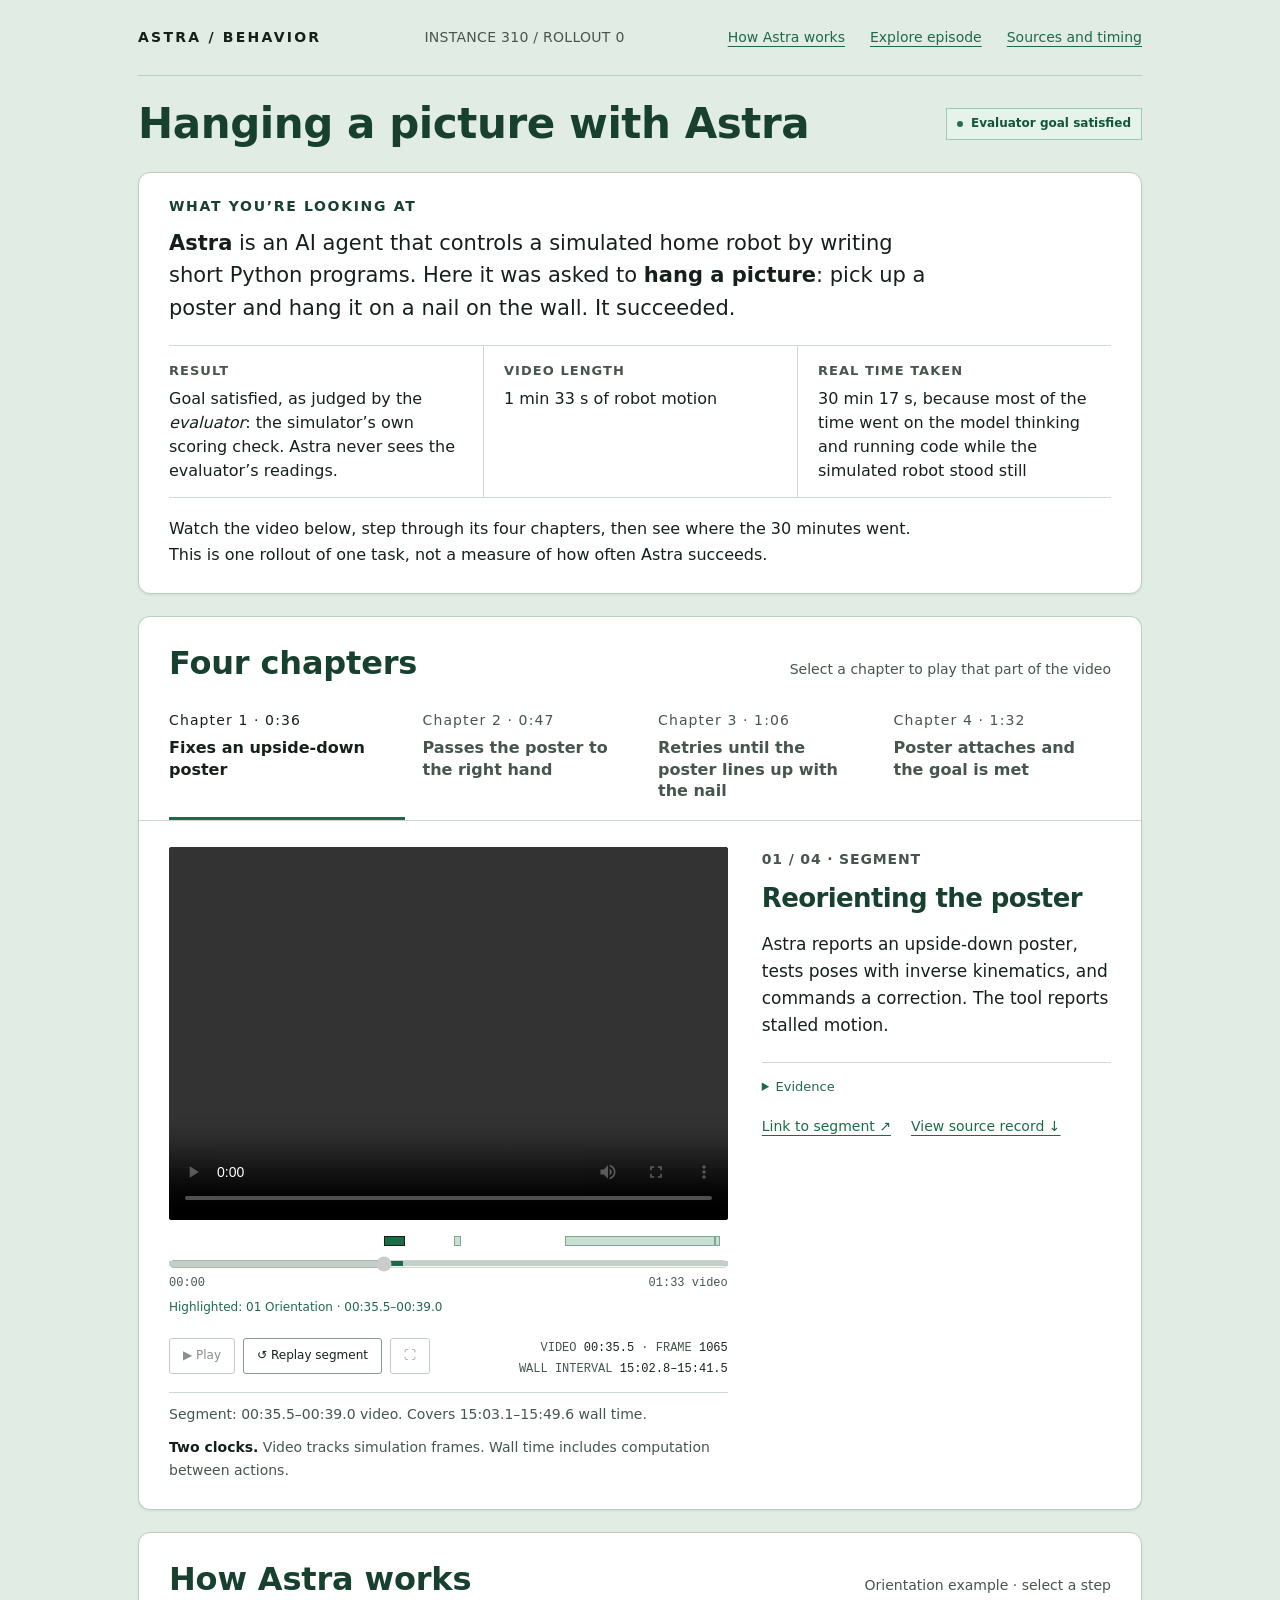
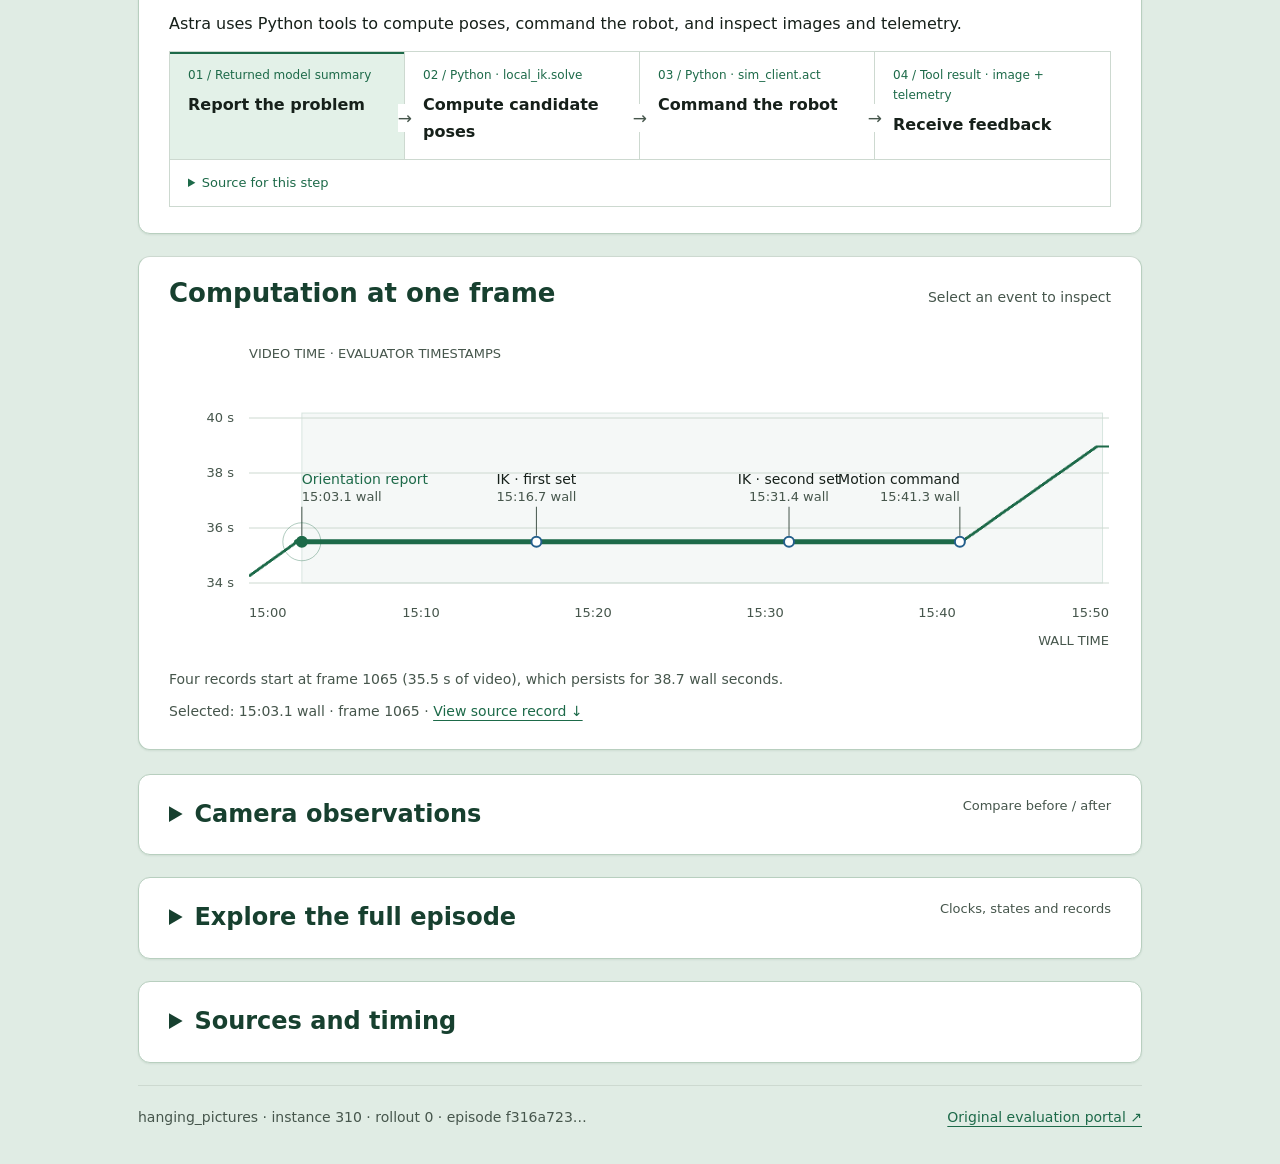
==== commit 62d6e5a6: "fix: chapters swap as video plays under four chapters section" ====
--- a/index.html
+++ b/index.html
@@ -1,5 +1,5 @@
 <!doctype html>
-<html lang="en"><head><meta charset="utf-8"><meta name="viewport" content="width=device-width,initial-scale=1"><meta name="description" content="A case study of one Astra hanging_pictures rollout, with synchronized video, tool calls and evaluator states."><title>Astra — Hanging a picture</title><link rel="stylesheet" href="case.css"><script src="full-data.js" defer></script><script src="diagrams.js?v=20261107-copy" defer></script><script src="story.js?v=20261107-copy" defer></script><script src="refinements.js?v=20261107-copy" defer></script><script src="case.js?v=20261107-copy" defer></script><script src="agent-loop.js" defer></script></head><body><div class="wrap">
+<html lang="en"><head><meta charset="utf-8"><meta name="viewport" content="width=device-width,initial-scale=1"><meta name="description" content="A case study of one Astra hanging_pictures rollout, with synchronized video, tool calls and evaluator states."><title>Astra — Hanging a picture</title><link rel="stylesheet" href="case.css"><link rel="stylesheet" href="theme.css"><script src="full-data.js" defer></script><script src="diagrams.js?v=20261107-copy" defer></script><script src="story.js?v=20261107-copy" defer></script><script src="refinements.js?v=20261107-copy" defer></script><script src="case.js?v=20261107-copy" defer></script><script src="agent-loop.js" defer></script></head><body><div class="wrap">
 <header class="mast"><a class="brand" href="index.html">ASTRA / BEHAVIOR</a><small>INSTANCE 310 / ROLLOUT 0</small><nav><a href="#agentLoop">How Astra works</a><a href="#episodeExploration">Explore episode</a><a href="#method">Sources and timing</a></nav></header>
 <section class="hero compactTitle"><h1>Hanging a picture with Astra</h1><span class="status">Evaluator goal satisfied</span></section>
 
@@ -14,7 +14,8 @@
 <p class="overviewGuide">Watch the video below, step through its four chapters, then see where the 30 minutes went. This is one rollout of one task, not a measure of how often Astra succeeds.</p>
 </section>
 
-<nav id="moments" class="momentnav" aria-label="Evidence moments"></nav>
+<div class="sectionlabel chaptersHead"><h2 id="chaptersTitle">Four chapters</h2><span>Select a chapter to play that part of the video</span></div>
+<nav id="moments" class="momentnav" aria-labelledby="chaptersTitle"></nav>
 <main><section class="mainfigure" aria-label="Selected evidence moment"><div><div class="screen"><label>ORIGINAL ROLLOUT / 30 FPS</label><video id="rollout" controls preload="metadata" aria-label="Original episode rollout" src="media/episode.mp4"></video><div id="mediaError" class="error" hidden>Video unavailable. Images and records remain accessible.</div></div><div class="videoScrubber"><div id="videoBands" class="videoBands"></div><label class="sr-only" for="videoSeek">Episode video position</label><input id="videoSeek" type="range" min="0" max="2788" step="1" value="1065" disabled><div class="scrubberAxis"><span>00:00</span><span>01:33 video</span></div><p id="scrubberCaption"></p></div><div class="playcontrols"><div class="transport"><button id="togglePlayback" aria-label="Play episode video" disabled>▶ Play</button><button id="replay">↺ Replay segment</button><button id="videoFullscreen" aria-label="Full screen video" disabled>⛶</button></div><div class="clocks"><div>VIDEO <strong id="videoClock">—</strong> · FRAME <strong id="frameClock">—</strong></div><div>WALL INTERVAL <strong id="wallClock">—</strong></div></div></div><p id="clipCaption" class="figcaption"></p><p class="clockNote"><strong>Two clocks.</strong> Video tracks simulation frames. Wall time includes computation between actions.</p></div><aside class="explanation"><p id="momentLabel" class="eyebrow"></p><h2 id="momentTitle"></h2><p id="momentQuestion" class="question"></p><blockquote id="segmentQuote" class="segmentQuote" hidden></blockquote><details class="segmentDetails"><summary>Evidence</summary><div id="steps" class="evidenceSteps" aria-label="Evidence sequence"></div><div class="interpretation"><strong>Reading the records</strong><p id="interpretation"></p></div></details><div class="momentlinks"><a id="momentLink" href="#">Link to segment ↗</a><a id="inspectLink" href="#selectedSource">View source record ↓</a></div></aside></section>
 
 <section id="agentLoop" class="agentLoop" aria-labelledby="agentLoopTitle">
@@ -26,6 +27,6 @@
 
 <section id="segmentAnalysis" class="episodeDiagram" aria-labelledby="diagramTitle"><div class="sectionlabel"><h3 id="diagramTitle"></h3><span>Select an event to inspect</span></div><div id="diagramBody"></div><p id="diagramCaption" class="figcaption"></p><p id="diagramSelection" class="diagramSelection" aria-live="polite"></p></section>
 <details id="cameraDisclosure" class="analysisDisclosure"><summary>Camera observations<span>Compare before / after</span></summary><section id="cameraAnalysis" class="observationSection"><div id="observations" class="observations"></div></section></details>
-<details id="episodeExploration" class="analysisDisclosure"><summary>Explore the full episode<span>Clocks, states and records</span></summary><section id="timingAnalysis" class="clockHero" aria-labelledby="clockHeroTitle"><div class="sectionlabel"><h2 id="clockHeroTitle">93 seconds of video. 30 minutes of wall time.</h2><span>Evaluator timestamps · select a segment</span></div><div id="clockOverview"><!-- CLOCK_OVERVIEW --><svg xmlns="http://www.w3.org/2000/svg" id="clockChart" viewBox="0 0 1000 360" role="group" aria-labelledby="overviewTitle overviewDesc"><title id="overviewTitle">Video time against wall time</title><desc id="overviewDesc">A step line from evaluator timestamps. Faint bands select the four segments. Thick horizontal runs exceed thirty seconds at the same frame. Use left and right arrows on the clock inspector to move through wall time.</desc><style>text{font-family:system-ui,sans-serif;fill:#bbc4bf;font-size:13px}.grid{stroke:#303738;stroke-width:1}.curve{fill:none;stroke:#a5c8b1;stroke-width:2}.plateau{stroke:#d1e9d9;stroke-width:5;stroke-linecap:round}.segmentBand{fill:#a5c8b1;fill-opacity:.045;stroke:#a5c8b1;stroke-opacity:.15}.overviewEvent{cursor:pointer}.overviewEvent text{fill:#e5e9e5;font-size:13px}.overviewEvent:focus{outline:2px solid #a5c8b1}.segmentLeader{stroke:#9eb4a6;stroke-width:1}.crosshair{stroke:#e5e9e5;stroke-width:1;stroke-dasharray:3 4;pointer-events:none}#clockInspector{pointer-events:none}#overviewReadout{pointer-events:all}.readoutText{fill:#e5e9e5;font-family:ui-monospace,monospace;font-size:13px}</style><rect width="1000" height="360" fill="#101314"/><a href="#moment=orientation" data-moment="orientation" class="overviewEvent bandEvent" aria-label="Select 01 Orientation segment band"><rect class="segmentBand" x="507.47771336535806" y="90" width="22.03632091547769" height="185"/></a><a href="#moment=transfer" data-moment="transfer" class="overviewEvent bandEvent" aria-label="Select 02 Hand transfer segment band"><rect class="segmentBand" x="594.7576764800833" y="90" width="5.450742190568008" height="185"/></a><a href="#moment=alignment" data-moment="alignment" class="overviewEvent bandEvent" aria-label="Select 03 Alignment segment band"><rect class="segmentBand" x="664.3562330615719" y="90" width="271.6464831692788" height="185"/></a><a href="#moment=completion" data-moment="completion" class="overviewEvent bandEvent" aria-label="Select 04 Success segment band"><rect class="segmentBand" x="936.0027162308506" y="90" width="3.9972837691493623" height="185"/></a><line class="grid" x1="80" y1="275" x2="940" y2="275"/><text x="66" y="279" text-anchor="end">0 s</text><line class="grid" x1="80" y1="216.8938307030129" x2="940" y2="216.8938307030129"/><text x="66" y="220.8938307030129" text-anchor="end">30 s</text><line class="grid" x1="80" y1="158.78766140602582" x2="940" y2="158.78766140602582"/><text x="66" y="162.78766140602582" text-anchor="end">60 s</text><line class="grid" x1="80" y1="95" x2="940" y2="95"/><text x="66" y="99" text-anchor="end">93 s</text><text x="80" y="303" text-anchor="start">0</text><text x="364.0158466506594" y="303" text-anchor="middle">10 min</text><text x="648.0316933013188" y="303" text-anchor="middle">20 min</text><text x="940" y="303" text-anchor="end">30:16.8 wall</text><text x="80" y="28">VIDEO TIME</text><path class="curve" d="M80.00,275.00H114.78V275.00H114.82V274.94H114.85V274.87H114.89V274.81H114.92V274.74H114.96V274.68H115.00V274.61H115.03V274.55H115.07V274.48H115.11V274.42H115.14V274.35H115.18V274.29H115.21V274.23H115.25V274.16H115.28V274.10H115.32V274.03H115.36V273.97H115.40V273.90H115.43V273.84H115.47V273.77H115.51V273.71H115.54V273.64H115.57V273.58H115.61V273.52H115.64V273.45H115.68V273.39H115.72V273.32H115.75V273.26H115.79V273.19H115.82V273.13H115.86V273.06H115.90V273.00H115.94V272.93H115.97V272.87H116.00V272.80H116.04V272.74H116.08V272.68H116.11V272.61H116.15V272.55H116.18V272.48H116.21V272.42H116.25V272.35H116.29V272.29H133.10V272.22H133.14V272.16H133.18V272.09H133.21V272.03H133.25V271.97H133.28V271.90H133.32V271.84H133.35V271.77H133.39V271.71H133.43V271.64H133.46V271.58H133.49V271.51H133.53V271.45H133.57V271.38H133.60V271.32H133.64V271.26H133.67V271.19H133.71V271.13H133.74V271.06H133.77V271.00H133.81V270.93H133.84V270.87H133.88V270.80H133.91V270.74H133.95V270.67H133.98V270.61H134.01V270.55H134.05V270.48H134.08V270.42H134.12V270.35H134.15V270.29H134.19V270.22H134.23V270.16H134.26V270.09H134.30V270.03H134.33V269.96H134.37V269.90H134.40V269.84H134.44V269.77H134.47V269.71H134.51V269.64H134.54V269.58H134.58V269.51H134.61V269.45H134.65V269.38H134.68V269.32H134.72V269.25H134.75V269.19H134.79V269.12H134.82V269.06H134.85V269.00H134.89V268.93H134.92V268.87H134.96V268.80H134.99V268.74H135.03V268.67H135.06V268.61H135.09V268.54H135.13V268.48H135.16V268.41H135.20V268.35H135.23V268.29H135.27V268.22H135.30V268.16H135.34V268.09H135.37V268.03H135.41V267.96H135.44V267.90H135.48V267.83H135.51V267.77H135.54V267.70H135.58V267.64H151.14V267.58H151.17V267.51H151.21V267.45H151.24V267.38H151.28V267.32H151.31V267.25H151.35V267.19H151.38V267.12H151.42V267.06H151.45V266.99H151.48V266.93H151.52V266.87H151.55V266.80H151.58V266.74H151.62V266.67H151.66V266.61H151.69V266.54H151.73V266.48H151.76V266.41H151.80V266.35H151.83V266.28H151.87V266.22H151.90V266.15H151.94V266.09H151.97V266.03H152.01V265.96H152.04V265.90H152.07V265.83H152.11V265.77H152.14V265.70H152.18V265.64H152.21V265.57H152.25V265.51H152.28V265.44H152.32V265.38H152.35V265.32H152.39V265.25H152.42V265.19H152.46V265.12H152.49V265.06H152.53V264.99H152.56V264.93H152.60V264.86H152.63V264.80H152.67V264.73H152.70V264.67H152.74V264.61H152.77V264.54H152.81V264.48H152.84V264.41H152.88V264.35H152.91V264.28H152.95V264.22H152.98V264.15H153.02V264.09H153.05V264.02H153.09V263.96H153.12V263.90H153.16V263.83H153.20V263.77H153.23V263.70H153.27V263.64H153.30V263.57H153.34V263.51H153.37V263.44H153.41V263.38H153.45V263.31H153.48V263.25H153.52V263.19H153.55V263.12H153.59V263.06H153.62V262.99H153.66V262.93H153.69V262.86H153.73V262.80H153.76V262.73H153.80V262.67H153.83V262.60H153.87V262.54H153.90V262.47H153.94V262.41H153.97V262.35H154.01V262.28H154.04V262.22H154.08V262.15H154.11V262.09H154.15V262.02H154.18V261.96H154.22V261.89H154.25V261.83H154.29V261.76H154.32V261.70H154.36V261.64H154.39V261.57H154.42V261.51H154.46V261.44H154.49V261.38H154.53V261.31H154.56V261.25H154.60V261.18H154.63V261.12H154.67V261.05H154.70V260.99H154.74V260.93H154.77V260.86H154.81V260.80H154.84V260.73H154.88V260.67H154.91V260.60H154.95V260.54H154.98V260.47H155.02V260.41H155.05V260.34H155.09V260.28H155.12V260.22H155.15V260.15H155.19V260.09H155.22V260.02H155.26V259.96H155.29V259.89H155.33V259.83H155.37V259.76H155.40V259.70H155.43V259.63H155.47V259.57H155.50V259.51H170.67V259.44H170.71V259.38H170.74V259.31H170.78V259.25H170.81V259.18H170.85V259.12H170.89V259.05H170.92V258.99H170.95V258.92H170.99V258.86H171.02V258.79H171.06V258.73H171.09V258.67H171.13V258.60H171.16V258.54H171.20V258.47H171.23V258.41H171.27V258.34H171.30V258.28H171.34V258.21H171.38V258.15H171.41V258.08H171.45V258.02H171.48V257.96H171.51V257.89H171.55V257.83H182.14V257.76H182.18V257.70H182.21V257.63H182.24V257.57H182.28V257.50H182.31V257.44H182.35V257.37H182.38V257.31H182.42V257.25H182.45V257.18H182.49V257.12H182.52V257.05H182.56V256.99H182.59V256.92H182.62V256.86H182.66V256.79H182.69V256.73H182.73V256.66H182.76V256.60H182.80V256.54H182.84V256.47H182.87V256.41H182.90V256.34H182.94V256.28H182.97V256.21H183.01V256.15H183.05V256.08H183.08V256.02H183.12V255.95H183.15V255.89H183.19V255.82H183.22V255.76H183.26V255.70H183.29V255.63H183.32V255.57H183.36V255.50H183.39V255.44H183.43V255.37H183.46V255.31H183.50V255.24H183.53V255.18H183.57V255.11H183.60V255.05H183.64V254.99H183.67V254.92H183.70V254.86H183.74V254.79H183.77V254.73H183.81V254.66H183.84V254.60H183.88V254.53H183.91V254.47H183.95V254.40H183.98V254.34H184.01V254.28H184.05V254.21H184.08V254.15H184.12V254.08H184.16V254.02H184.19V253.95H184.22V253.89H184.26V253.82H184.29V253.76H184.33V253.69H184.36V253.63H184.40V253.57H184.43V253.50H184.47V253.44H184.50V253.37H184.54V253.31H184.57V253.24H184.61V253.18H184.64V253.11H202.01V253.05H202.05V252.98H202.08V252.92H202.11V252.86H202.15V252.79H202.18V252.73H202.22V252.66H202.25V252.60H202.28V252.53H202.32V252.47H202.35V252.40H202.39V252.34H202.42V252.27H202.46V252.21H202.49V252.14H216.54V252.08H216.58V252.02H216.61V251.95H216.65V251.89H216.68V251.82H216.71V251.76H216.75V251.69H216.78V251.63H216.82V251.56H216.85V251.50H216.89V251.43H216.92V251.37H216.95V251.31H230.18V251.24H230.21V251.18H230.25V251.11H230.28V251.05H230.32V250.98H230.35V250.92H230.39V250.85H230.42V250.79H230.45V250.72H230.49V250.66H230.53V250.60H230.56V250.53H230.59V250.47H230.63V250.40H230.66V250.34H230.70V250.27H230.73V250.21H230.77V250.14H230.81V250.08H230.84V250.01H230.88V249.95H230.91V249.89H230.95V249.82H230.98V249.76H231.01V249.69H231.05V249.63H231.08V249.56H231.12V249.50H231.15V249.43H231.19V249.37H231.22V249.30H231.25V249.24H231.29V249.18H231.32V249.11H231.36V249.05H231.39V248.98H231.42V248.92H231.45V248.85H231.49V248.79H231.52V248.72H231.56V248.66H231.59V248.59H231.63V248.53H231.66V248.46H231.70V248.40H231.73V248.34H231.77V248.27H231.80V248.21H231.84V248.14H231.87V248.08H231.91V248.01H231.94V247.95H231.98V247.88H232.02V247.82H232.05V247.75H232.09V247.69H232.12V247.63H232.16V247.56H232.19V247.50H232.23V247.43H232.26V247.37H232.30V247.30H232.33V247.24H232.37V247.17H295.36V247.11H295.39V247.04H295.43V246.98H295.46V246.92H295.50V246.85H295.53V246.79H295.57V246.72H295.61V246.66H295.64V246.59H295.68V246.53H295.71V246.46H295.75V246.40H295.78V246.33H295.82V246.27H295.85V246.21H295.89V246.14H295.92V246.08H295.96V246.01H295.99V245.95H296.03V245.88H296.07V245.82H296.10V245.75H296.14V245.69H296.17V245.62H296.21V245.56H296.24V245.49H296.28V245.43H296.31V245.37H296.35V245.30H296.39V245.24H296.42V245.17H296.46V245.11H296.49V245.04H296.53V244.98H296.56V244.91H296.60V244.85H296.63V244.78H296.67V244.72H296.70V244.66H296.74V244.59H296.77V244.53H296.81V244.46H296.85V244.40H296.88V244.33H304.64V244.27H304.67V244.20H304.71V244.14H304.74V244.07H304.77V244.01H304.81V243.95H304.84V243.88H304.88V243.82H304.91V243.75H304.95V243.69H304.99V243.62H305.02V243.56H305.05V243.49H305.09V243.43H305.13V243.36H305.16V243.30H305.20V243.24H305.23V243.17H305.26V243.11H305.30V243.04H305.33V242.98H305.37V242.91H305.41V242.85H305.44V242.78H305.47V242.72H305.51V242.65H305.54V242.59H305.58V242.53H305.62V242.46H305.65V242.40H305.69V242.33H305.72V242.27H305.76V242.20H305.79V242.14H305.83V242.07H305.86V242.01H305.90V241.94H305.93V241.88H305.97V241.81H306.00V241.75H306.03V241.69H306.07V241.62H306.10V241.56H306.14V241.49H306.17V241.43H306.21V241.36H306.25V241.30H306.28V241.23H306.31V241.17H306.35V241.10H306.39V241.04H306.42V240.98H306.46V240.91H306.49V240.85H306.53V240.78H306.56V240.72H306.59V240.65H306.63V240.59H306.67V240.52H306.70V240.46H306.74V240.39H306.77V240.33H306.80V240.27H306.84V240.20H306.87V240.14H306.91V240.07H306.94V240.01H306.98V239.94H307.01V239.88H307.05V239.81H307.08V239.75H307.12V239.68H307.15V239.62H307.19V239.56H307.22V239.49H307.26V239.43H307.29V239.36H307.33V239.30H307.36V239.23H307.40V239.17H307.43V239.10H307.46V239.04H307.50V238.97H307.53V238.91H307.57V238.85H307.61V238.78H307.64V238.72H307.68V238.65H307.71V238.59H307.75V238.52H307.78V238.46H307.81V238.39H307.85V238.33H307.88V238.26H307.92V238.20H307.95V238.13H307.99V238.07H308.02V238.01H315.64V237.94H315.68V237.88H315.71V237.81H315.75V237.75H315.78V237.68H315.82V237.62H315.85V237.55H315.89V237.49H315.92V237.42H315.96V237.36H315.99V237.30H316.03V237.23H316.06V237.17H316.10V237.10H316.14V237.04H316.17V236.97H316.21V236.91H316.24V236.84H316.28V236.78H316.31V236.71H316.34V236.65H316.38V236.59H316.41V236.52H316.45V236.46H316.48V236.39H316.52V236.33H316.55V236.26H316.59V236.20H316.62V236.13H316.66V236.07H316.70V236.00H316.73V235.94H316.77V235.88H316.80V235.81H316.84V235.75H316.87V235.68H316.91V235.62H316.94V235.55H316.97V235.49H317.01V235.42H317.04V235.36H317.08V235.29H317.12V235.23H317.15V235.16H317.19V235.10H317.22V235.04H317.26V234.97H317.29V234.91H317.33V234.84H317.36V234.78H317.39V234.71H317.43V234.65H317.47V234.58H317.50V234.52H317.54V234.45H317.57V234.39H317.61V234.33H317.64V234.26H317.68V234.20H317.71V234.13H317.75V234.07H317.79V234.00H317.82V233.94H317.85V233.87H317.89V233.81H317.92V233.74H317.96V233.68H317.99V233.62H318.03V233.55H318.06V233.49H318.10V233.42H318.13V233.36H318.17V233.29H318.20V233.23H318.23V233.16H318.27V233.10H318.30V233.03H318.34V232.97H318.37V232.91H326.40V232.84H326.44V232.78H326.47V232.71H326.51V232.65H326.54V232.58H326.58V232.52H326.61V232.45H326.65V232.39H326.68V232.32H326.72V232.26H326.75V232.20H326.79V232.13H326.82V232.07H326.86V232.00H326.89V231.94H326.93V231.87H326.96V231.81H326.99V231.74H327.03V231.68H327.07V231.61H327.10V231.55H327.14V231.48H327.17V231.42H327.21V231.36H327.24V231.29H327.28V231.23H334.03V231.16H334.07V231.10H334.10V231.03H334.14V230.97H334.17V230.90H334.21V230.84H334.24V230.77H334.28V230.71H334.31V230.65H334.35V230.58H334.38V230.52H334.42V230.45H334.46V230.39H334.49V230.32H334.53V230.26H334.56V230.19H334.60V230.13H334.63V230.06H334.67V230.00H334.70V229.94H341.64V229.87H341.68V229.81H341.72V229.74H341.75V229.68H341.79V229.61H341.83V229.55H341.86V229.48H341.90V229.42H341.94V229.35H341.97V229.29H342.01V229.23H342.04V229.16H342.08V229.10H342.12V229.03H342.21V228.97H342.25V228.90H342.28V228.84H342.32V228.77H342.35V228.71H342.39V228.64H342.42V228.58H342.46V228.52H342.49V228.45H348.63V228.39H348.67V228.32H348.70V228.26H348.73V228.19H348.77V228.13H348.80V228.06H348.84V228.00H348.87V227.93H348.91V227.87H348.94V227.80H348.98V227.74H349.02V227.68H349.05V227.61H349.09V227.55H349.12V227.48H349.16V227.42H349.19V227.35H349.23V227.29H349.27V227.22H349.30V227.16H349.34V227.09H349.37V227.03H349.40V226.97H349.44V226.90H349.48V226.84H349.51V226.77H349.55V226.71H356.67V226.64H356.70V226.58H356.74V226.51H356.77V226.45H356.81V226.38H356.84V226.32H356.88V226.26H356.91V226.19H356.95V226.13H356.98V226.06H357.02V226.00H357.05V225.93H357.09V225.87H357.12V225.80H357.16V225.74H357.19V225.67H357.22V225.61H357.26V225.55H357.30V225.48H357.33V225.42H357.37V225.35H357.40V225.29H357.44V225.22H357.47V225.16H357.51V225.09H357.54V225.03H357.57V224.96H357.61V224.90H357.64V224.84H357.68V224.77H357.71V224.71H357.75V224.64H357.78V224.58H357.82V224.51H357.86V224.45H357.89V224.38H357.92V224.32H357.96V224.25H357.99V224.19H358.03V224.12H358.07V224.06H358.10V224.00H358.13V223.93H358.18V223.87H358.21V223.80H358.25V223.74H358.28V223.67H358.31V223.61H358.35V223.54H358.39V223.48H358.42V223.41H358.46V223.35H358.49V223.29H358.53V223.22H358.56V223.16H358.60V223.09H358.63V223.03H358.67V222.96H358.70V222.90H399.48V222.83H399.51V222.77H399.55V222.70H399.58V222.64H399.62V222.58H399.65V222.51H399.69V222.45H399.73V222.38H399.76V222.32H399.80V222.25H399.83V222.19H399.87V222.12H399.90V222.06H399.94V221.99H399.97V221.93H400.01V221.87H400.04V221.80H400.08V221.74H400.11V221.67H400.15V221.61H400.18V221.54H400.22V221.48H400.25V221.41H400.29V221.35H400.32V221.28H400.36V221.22H400.40V221.15H400.43V221.09H400.47V221.03H400.50V220.96H400.53V220.90H400.57V220.83H400.61V220.77H400.64V220.70H400.68V220.64H400.71V220.57H400.75V220.51H400.79V220.44H400.82V220.38H400.86V220.32H400.89V220.25H400.93V220.19H400.96V220.12H401.00V220.06H401.03V219.99H401.07V219.93H401.11V219.86H401.14V219.80H401.18V219.73H401.21V219.67H401.25V219.61H401.28V219.54H401.32V219.48H401.36V219.41H401.39V219.35H401.43V219.28H401.46V219.22H401.50V219.15H401.53V219.09H401.57V219.02H401.61V218.96H401.64V218.90H401.68V218.83H401.72V218.77H401.75V218.70H401.79V218.64H401.82V218.57H401.86V218.51H401.90V218.44H401.93V218.38H401.97V218.31H402.00V218.25H402.04V218.19H402.07V218.12H402.11V218.06H402.15V217.99H402.18V217.93H402.22V217.86H402.25V217.80H402.29V217.73H402.33V217.67H402.36V217.60H402.39V217.54H402.43V217.47H402.46V217.41H402.50V217.35H402.54V217.28H402.58V217.22H402.61V217.15H402.65V217.09H402.68V217.02H402.72V216.96H402.75V216.89H402.79V216.83H402.82V216.76H402.86V216.70H402.89V216.64H402.93V216.57H402.96V216.51H403.00V216.44H403.03V216.38H403.07V216.31H403.10V216.25H403.14V216.18H403.18V216.12H403.21V216.05H403.25V215.99H403.29V215.93H403.32V215.86H403.36V215.80H403.39V215.73H403.43V215.67H403.47V215.60H403.50V215.54H403.54V215.47H403.57V215.41H403.61V215.34H403.64V215.28H403.68V215.22H403.71V215.15H403.75V215.09H488.57V215.02H488.61V214.96H488.65V214.89H488.68V214.83H488.72V214.76H488.76V214.70H488.79V214.63H488.83V214.57H488.86V214.51H488.90V214.44H488.93V214.38H488.97V214.31H489.00V214.25H489.04V214.18H489.08V214.12H489.11V214.05H489.15V213.99H489.19V213.92H489.22V213.86H489.26V213.79H489.29V213.73H489.33V213.67H489.37V213.60H489.40V213.54H489.44V213.47H489.47V213.41H489.51V213.34H489.54V213.28H489.58V213.21H489.61V213.15H489.65V213.08H503.57V213.02H503.60V212.96H503.64V212.89H503.67V212.83H503.71V212.76H503.75V212.70H503.78V212.63H503.82V212.57H503.85V212.50H503.89V212.44H503.92V212.37H503.96V212.31H503.99V212.25H504.03V212.18H504.07V212.12H504.10V212.05H504.14V211.99H504.17V211.92H504.21V211.86H504.24V211.79H504.28V211.73H504.32V211.66H504.35V211.60H504.39V211.54H504.42V211.47H504.46V211.41H504.50V211.34H504.54V211.28H504.57V211.21H504.61V211.15H504.65V211.08H504.68V211.02H504.72V210.95H504.76V210.89H504.80V210.82H504.84V210.76H504.87V210.70H504.91V210.63H504.94V210.57H504.98V210.50H505.01V210.44H505.05V210.37H505.09V210.31H505.12V210.24H505.16V210.18H505.19V210.11H505.23V210.05H505.27V209.99H505.30V209.92H505.34V209.86H505.38V209.79H505.41V209.73H505.45V209.66H505.48V209.60H505.52V209.53H505.55V209.47H505.59V209.40H505.63V209.34H505.66V209.28H505.70V209.21H505.73V209.15H505.77V209.08H505.81V209.02H505.84V208.95H505.88V208.89H505.91V208.82H505.95V208.76H505.99V208.69H506.02V208.63H506.06V208.57H506.09V208.50H506.13V208.44H506.16V208.37H506.20V208.31H506.23V208.24H506.27V208.18H506.31V208.11H506.34V208.05H506.37V207.98H506.41V207.92H506.45V207.86H506.48V207.79H506.52V207.73H506.55V207.66H506.59V207.60H506.62V207.53H506.66V207.47H506.70V207.40H506.73V207.34H506.77V207.27H506.80V207.21H506.84V207.14H506.87V207.08H506.91V207.02H506.94V206.95H506.98V206.89H507.01V206.82H507.05V206.76H507.08V206.69H507.12V206.63H507.15V206.56H507.19V206.50H507.22V206.43H507.26V206.37H507.30V206.31H507.33V206.24H525.65V206.18H525.69V206.11H525.72V206.05H525.76V205.98H525.79V205.92H525.83V205.85H525.87V205.79H525.90V205.72H525.94V205.66H525.98V205.60H526.01V205.53H526.05V205.47H526.09V205.40H526.12V205.34H526.16V205.27H526.19V205.21H526.23V205.14H526.27V205.08H526.30V205.01H526.34V204.95H526.37V204.89H526.41V204.82H526.44V204.76H526.48V204.69H526.51V204.63H526.55V204.56H526.58V204.50H526.62V204.43H526.65V204.37H526.69V204.30H526.72V204.24H526.76V204.18H526.79V204.11H526.83V204.05H526.87V203.98H526.91V203.92H526.94V203.85H526.97V203.79H527.01V203.72H527.05V203.66H527.08V203.59H527.12V203.53H527.16V203.46H527.20V203.40H527.23V203.34H527.27V203.27H527.31V203.21H527.34V203.14H527.38V203.08H527.41V203.01H527.45V202.95H527.48V202.88H527.52V202.82H527.55V202.75H527.59V202.69H527.63V202.63H527.66V202.56H527.70V202.50H527.73V202.43H527.77V202.37H527.80V202.30H527.84V202.24H527.88V202.17H527.91V202.11H527.95V202.04H527.98V201.98H528.02V201.92H528.05V201.85H528.09V201.79H528.12V201.72H528.16V201.66H528.19V201.59H528.23V201.53H528.27V201.46H528.31V201.40H528.34V201.33H528.38V201.27H528.42V201.21H528.45V201.14H528.49V201.08H528.52V201.01H528.56V200.95H528.60V200.88H528.63V200.82H528.67V200.75H528.70V200.69H528.74V200.62H528.77V200.56H528.81V200.49H528.84V200.43H528.88V200.37H528.92V200.30H528.95V200.24H528.99V200.17H529.02V200.11H529.06V200.04H529.10V199.98H529.13V199.91H529.17V199.85H529.20V199.78H529.24V199.72H529.28V199.66H529.31V199.59H529.35V199.53H533.49V199.46H533.52V199.40H533.56V199.33H533.59V199.27H533.63V199.20H533.66V199.14H533.70V199.07H533.73V199.01H533.77V198.95H533.81V198.88H533.84V198.82H533.88V198.75H533.92V198.69H533.95V198.62H533.99V198.56H534.02V198.49H534.06V198.43H534.10V198.36H534.13V198.30H534.17V198.24H534.20V198.17H534.24V198.11H534.27V198.04H534.31V197.98H534.34V197.91H534.38V197.85H534.41V197.78H534.45V197.72H534.48V197.65H534.52V197.59H534.55V197.53H534.59V197.46H534.62V197.40H534.66V197.33H534.69V197.27H534.73V197.20H534.76V197.14H534.80V197.07H534.83V197.01H534.87V196.94H534.90V196.88H534.94V196.81H534.97V196.75H535.01V196.69H535.05V196.62H535.08V196.56H535.12V196.49H535.15V196.43H535.19V196.36H535.22V196.30H535.26V196.23H535.29V196.17H535.33V196.10H535.37V196.04H535.40V195.98H535.44V195.91H535.47V195.85H535.51V195.78H535.55V195.72H535.58V195.65H535.62V195.59H535.65V195.52H535.69V195.46H535.72V195.39H535.76V195.33H540.38V195.27H540.42V195.20H540.45V195.14H540.49V195.07H540.53V195.01H540.56V194.94H540.60V194.88H540.64V194.81H540.68V194.75H540.71V194.68H540.74V194.62H540.78V194.56H540.82V194.49H540.85V194.43H540.89V194.36H540.92V194.30H540.96V194.23H540.99V194.17H541.03V194.10H541.06V194.04H541.09V193.97H541.13V193.91H541.17V193.85H541.20V193.78H541.24V193.72H541.27V193.65H541.31V193.59H541.34V193.52H541.38V193.46H541.42V193.39H541.45V193.33H541.49V193.26H541.52V193.20H541.56V193.13H541.59V193.07H541.63V193.01H541.66V192.94H541.70V192.88H541.73V192.81H541.76V192.75H541.80V192.68H541.84V192.62H541.87V192.55H541.91V192.49H541.94V192.42H541.98V192.36H542.01V192.30H542.05V192.23H542.08V192.17H542.12V192.10H542.15V192.04H542.19V191.97H542.22V191.91H542.26V191.84H542.29V191.78H542.33V191.71H542.36V191.65H542.40V191.59H542.43V191.52H542.47V191.46H542.50V191.39H542.54V191.33H542.57V191.26H542.61V191.20H542.65V191.13H542.69V191.07H542.72V191.00H542.76V190.94H554.74V190.88H554.77V190.81H554.81V190.75H554.84V190.68H554.88V190.62H554.91V190.55H554.95V190.49H554.99V190.42H555.02V190.36H555.06V190.29H555.09V190.23H555.13V190.16H555.16V190.10H555.20V190.04H555.24V189.97H555.27V189.91H555.31V189.84H555.34V189.78H555.38V189.71H555.42V189.65H577.52V189.58H577.56V189.52H577.60V189.45H577.63V189.39H577.67V189.33H577.71V189.26H577.74V189.20H577.78V189.13H577.81V189.07H577.85V189.00H577.88V188.94H577.92V188.87H577.96V188.81H578.00V188.74H578.03V188.68H578.07V188.62H584.98V188.55H585.01V188.49H585.05V188.42H585.08V188.36H585.12V188.29H585.15V188.23H585.19V188.16H585.23V188.10H585.26V188.03H585.30V187.97H585.33V187.91H585.37V187.84H585.41V187.78H585.44V187.71H585.48V187.65H585.52V187.58H585.55V187.52H585.59V187.45H585.62V187.39H585.66V187.32H585.70V187.26H585.73V187.20H585.76V187.13H585.80V187.07H585.84V187.00H585.87V186.94H585.91V186.87H585.94V186.81H585.98V186.74H586.01V186.68H586.05V186.61H586.08V186.55H586.12V186.48H586.16V186.42H586.19V186.36H586.23V186.29H586.26V186.23H586.30V186.16H586.34V186.10H586.37V186.03H586.41V185.97H586.44V185.90H586.48V185.84H586.52V185.77H586.55V185.71H586.59V185.65H586.62V185.58H586.66V185.52H586.69V185.45H586.73V185.39H586.77V185.32H586.80V185.26H586.84V185.19H586.88V185.13H586.91V185.06H586.95V185.00H586.98V184.94H587.02V184.87H587.06V184.81H587.09V184.74H587.13V184.68H587.16V184.61H587.20V184.55H590.65V184.48H590.68V184.42H590.72V184.35H590.76V184.29H590.79V184.23H590.83V184.16H590.87V184.10H590.91V184.03H590.94V183.97H590.98V183.90H591.02V183.84H591.05V183.77H591.09V183.71H591.12V183.64H591.16V183.58H591.20V183.52H591.23V183.45H591.26V183.39H591.30V183.32H591.33V183.26H591.37V183.19H591.41V183.13H591.44V183.06H594.82V183.00H594.85V182.93H594.89V182.87H594.92V182.80H594.96V182.74H595.00V182.68H595.04V182.61H595.07V182.55H595.11V182.48H595.15V182.42H595.19V182.35H595.23V182.29H595.27V182.22H595.31V182.16H595.35V182.09H595.38V182.03H595.42V181.97H595.46V181.90H595.55V181.84H595.59V181.77H595.62V181.71H595.66V181.64H595.70V181.58H595.73V181.51H595.77V181.45H595.81V181.38H595.84V181.32H595.88V181.26H599.87V181.19H599.90V181.13H599.94V181.06H599.97V181.00H600.00V180.93H600.04V180.87H600.08V180.80H603.16V180.74H603.20V180.67H603.24V180.61H603.27V180.55H603.31V180.48H603.35V180.42H603.38V180.35H603.42V180.29H603.45V180.22H603.49V180.16H603.53V180.09H603.57V180.03H603.60V179.96H603.64V179.90H603.68V179.84H616.63V179.77H616.67V179.71H616.70V179.64H616.74V179.58H616.77V179.51H616.81V179.45H616.84V179.38H616.88V179.32H616.91V179.25H616.95V179.19H616.98V179.12H617.02V179.06H617.06V179.00H617.09V178.93H617.13V178.87H617.16V178.80H617.20V178.74H617.23V178.67H617.27V178.61H617.30V178.54H617.34V178.48H617.37V178.41H617.41V178.35H617.44V178.29H617.48V178.22H617.51V178.16H617.55V178.09H617.58V178.03H617.62V177.96H617.65V177.90H617.69V177.83H617.72V177.77H617.76V177.70H617.80V177.64H617.83V177.58H617.87V177.51H617.91V177.45H617.94V177.38H617.98V177.32H618.01V177.25H618.05V177.19H618.08V177.12H618.12V177.06H618.16V176.99H618.19V176.93H618.23V176.87H618.26V176.80H618.30V176.74H618.34V176.67H618.37V176.61H618.41V176.54H618.45V176.48H618.49V176.41H618.52V176.35H618.56V176.28H618.59V176.22H618.63V176.15H618.66V176.09H618.70V176.03H618.74V175.96H618.77V175.90H618.81V175.83H618.84V175.77H618.88V175.70H618.91V175.64H618.95V175.57H618.98V175.51H619.03V175.44H619.06V175.38H619.10V175.32H619.13V175.25H619.17V175.19H619.21V175.12H619.24V175.06H619.28V174.99H619.31V174.93H619.35V174.86H619.38V174.80H619.42V174.73H619.46V174.67H619.49V174.61H619.53V174.54H619.56V174.48H619.60V174.41H619.63V174.35H619.67V174.28H619.70V174.22H619.74V174.15H619.78V174.09H619.81V174.02H619.85V173.96H619.89V173.90H619.92V173.83H619.96V173.77H619.99V173.70H620.03V173.64H620.07V173.57H620.10V173.51H620.14V173.44H620.18V173.38H620.21V173.31H620.25V173.25H620.28V173.19H620.32V173.12H620.35V173.06H620.39V172.99H620.43V172.93H620.47V172.86H620.50V172.80H620.54V172.73H620.57V172.67H620.61V172.60H620.65V172.54H620.68V172.47H620.72V172.41H620.76V172.35H620.79V172.28H620.83V172.22H620.86V172.15H620.90V172.09H620.93V172.02H620.97V171.96H621.01V171.89H621.04V171.83H621.08V171.76H621.11V171.70H621.15V171.64H627.63V171.57H627.67V171.51H627.70V171.44H627.74V171.38H627.77V171.31H627.81V171.25H627.84V171.18H627.88V171.12H627.91V171.05H627.95V170.99H627.99V170.93H628.03V170.86H628.06V170.80H628.09V170.73H628.13V170.67H628.17V170.60H628.20V170.54H628.23V170.47H628.27V170.41H628.31V170.34H628.34V170.28H628.38V170.22H628.41V170.15H628.45V170.09H628.49V170.02H628.52V169.96H628.55V169.89H628.59V169.83H628.63V169.76H628.66V169.70H628.70V169.63H635.00V169.57H635.04V169.51H635.07V169.44H635.10V169.38H635.14V169.31H635.18V169.25H635.21V169.18H635.25V169.12H635.28V169.05H635.32V168.99H635.36V168.92H635.39V168.86H635.43V168.79H635.46V168.73H635.50V168.67H635.53V168.60H635.57V168.54H635.60V168.47H635.64V168.41H635.68V168.34H635.71V168.28H635.75V168.21H635.79V168.15H635.82V168.08H635.86V168.02H635.89V167.96H635.93V167.89H635.96V167.83H636.00V167.76H636.03V167.70H636.07V167.63H636.11V167.57H636.15V167.50H636.18V167.44H636.22V167.37H636.25V167.31H636.29V167.25H636.33V167.18H636.36V167.12H636.40V167.05H636.43V166.99H636.47V166.92H636.51V166.86H636.54V166.79H636.58V166.73H636.61V166.66H636.65V166.60H636.69V166.54H636.72V166.47H636.76V166.41H636.79V166.34H636.83V166.28H636.86V166.21H636.90V166.15H636.94V166.08H636.98V166.02H637.01V165.95H637.05V165.89H643.43V165.82H643.47V165.76H643.51V165.70H643.55V165.63H643.58V165.57H643.62V165.50H643.66V165.44H643.69V165.37H643.73V165.31H643.76V165.24H643.80V165.18H643.84V165.11H643.87V165.05H643.91V164.99H643.94V164.92H643.98V164.86H644.01V164.79H644.05V164.73H644.08V164.66H644.12V164.60H644.15V164.53H644.19V164.47H644.22V164.40H644.26V164.34H644.30V164.28H644.33V164.21H644.37V164.15H644.41V164.08H644.44V164.02H644.47V163.95H644.51V163.89H644.55V163.82H644.58V163.76H644.62V163.69H644.65V163.63H644.69V163.57H644.72V163.50H644.76V163.44H644.80V163.37H644.83V163.31H644.87V163.24H644.90V163.18H644.94V163.11H644.98V163.05H645.01V162.98H645.05V162.92H645.09V162.86H645.12V162.79H645.16V162.73H645.20V162.66H645.23V162.60H645.27V162.53H645.31V162.47H645.34V162.40H645.38V162.34H645.41V162.27H645.45V162.21H645.49V162.14H645.53V162.08H645.57V162.02H645.60V161.95H645.64V161.89H645.67V161.82H645.71V161.76H645.75V161.69H645.79V161.63H645.82V161.56H645.86V161.50H645.89V161.43H645.93V161.37H645.97V161.31H646.00V161.24H646.04V161.18H646.07V161.11H646.11V161.05H646.15V160.98H646.18V160.92H646.22V160.85H646.26V160.79H646.29V160.72H646.33V160.66H646.36V160.60H646.40V160.53H646.44V160.47H646.47V160.40H646.51V160.34H646.55V160.27H646.58V160.21H646.62V160.14H646.65V160.08H646.69V160.01H646.72V159.95H646.76V159.89H646.80V159.82H646.84V159.76H646.87V159.69H646.91V159.63H646.94V159.56H646.98V159.50H647.02V159.43H647.05V159.37H647.09V159.30H647.13V159.24H647.16V159.18H647.20V159.11H647.23V159.05H647.27V158.98H647.31V158.92H647.35V158.85H647.38V158.79H647.42V158.72H647.46V158.66H647.49V158.59H647.53V158.53H647.57V158.46H647.60V158.40H647.64V158.34H647.67V158.27H647.71V158.21H647.75V158.14H647.79V158.08H647.82V158.01H647.86V157.95H647.89V157.88H647.93V157.82H647.97V157.75H648.01V157.69H648.04V157.63H648.08V157.56H648.11V157.50H648.15V157.43H648.19V157.37H648.22V157.30H648.26V157.24H648.30V157.17H653.76V157.11H653.80V157.04H653.83V156.98H653.87V156.92H653.91V156.85H653.94V156.79H653.98V156.72H654.02V156.66H654.05V156.59H654.09V156.53H654.12V156.46H654.16V156.40H654.20V156.33H654.23V156.27H654.27V156.21H654.31V156.14H654.34V156.08H654.38V156.01H654.41V155.95H654.45V155.88H654.49V155.82H654.52V155.75H654.56V155.69H654.59V155.62H654.63V155.56H654.66V155.49H654.70V155.43H654.74V155.37H654.77V155.30H654.81V155.24H654.84V155.17H654.88V155.11H654.92V155.04H654.95V154.98H654.99V154.91H655.03V154.85H655.06V154.78H655.10V154.72H655.13V154.66H655.17V154.59H655.20V154.53H655.24V154.46H655.28V154.40H655.31V154.33H655.35V154.27H655.39V154.20H655.42V154.14H655.46V154.07H655.50V154.01H655.53V153.95H655.57V153.88H655.61V153.82H655.65V153.75H655.68V153.69H655.72V153.62H655.75V153.56H655.79V153.49H655.82V153.43H655.86V153.36H655.90V153.30H655.94V153.24H655.98V153.17H656.01V153.11H656.05V153.04H656.09V152.98H656.12V152.91H656.16V152.85H656.20V152.78H656.23V152.72H656.27V152.65H656.31V152.59H656.35V152.53H656.38V152.46H656.42V152.40H656.46V152.33H656.50V152.27H656.53V152.20H656.57V152.14H656.61V152.07H656.64V152.01H656.68V151.94H656.72V151.88H656.75V151.81H656.79V151.75H656.83V151.69H656.86V151.62H656.90V151.56H656.93V151.49H656.97V151.43H657.01V151.36H657.04V151.30H657.08V151.23H657.11V151.17H657.15V151.10H657.18V151.04H657.22V150.98H657.26V150.91H657.30V150.85H657.33V150.78H657.37V150.72H657.41V150.65H657.45V150.59H657.48V150.52H657.52V150.46H657.55V150.39H657.59V150.33H657.63V150.27H662.00V150.20H662.03V150.14H662.07V150.07H662.11V150.01H662.14V149.94H662.18V149.88H662.22V149.81H662.25V149.75H662.29V149.68H662.33V149.62H662.37V149.56H662.40V149.49H662.44V149.43H662.48V149.36H662.51V149.30H662.55V149.23H662.59V149.17H662.62V149.10H662.66V149.04H662.70V148.97H662.73V148.91H662.77V148.85H662.81V148.78H662.84V148.72H662.88V148.65H662.92V148.59H662.95V148.52H662.99V148.46H663.03V148.39H663.07V148.33H663.10V148.26H663.14V148.20H663.18V148.13H663.21V148.07H663.25V148.01H663.29V147.94H663.33V147.88H663.36V147.81H663.40V147.75H663.44V147.68H663.47V147.62H663.51V147.55H663.54V147.49H663.58V147.42H663.62V147.36H663.65V147.30H663.69V147.23H663.72V147.17H663.76V147.10H663.80V147.04H663.83V146.97H663.87V146.91H663.91V146.84H663.94V146.78H663.98V146.71H664.01V146.65H664.05V146.59H664.09V146.52H664.13V146.46H664.16V146.39H664.20V146.33H695.60V146.26H695.63V146.20H695.67V146.13H695.70V146.07H695.74V146.00H695.77V145.94H695.81V145.88H695.85V145.81H695.89V145.75H695.92V145.68H695.96V145.62H696.00V145.55H696.03V145.49H696.07V145.42H696.11V145.36H696.14V145.29H696.18V145.23H696.22V145.16H696.25V145.10H696.29V145.04H696.33V144.97H696.36V144.91H696.40V144.84H696.44V144.78H696.47V144.71H696.51V144.65H696.55V144.58H696.59V144.52H696.62V144.45H696.65V144.39H696.69V144.33H696.73V144.26H696.77V144.20H696.80V144.13H696.84V144.07H696.88V144.00H696.91V143.94H696.95V143.87H696.99V143.81H697.02V143.74H697.06V143.68H697.09V143.62H697.13V143.55H697.16V143.49H697.20V143.42H697.24V143.36H697.27V143.29H697.31V143.23H697.35V143.16H697.38V143.10H697.42V143.03H697.45V142.97H697.49V142.91H697.53V142.84H697.56V142.78H697.60V142.71H697.63V142.65H697.67V142.58H697.70V142.52H697.74V142.45H697.77V142.39H697.81V142.32H697.85V142.26H697.88V142.20H697.92V142.13H697.95V142.07H697.99V142.00H698.02V141.94H698.06V141.87H698.09V141.81H698.13V141.74H698.16V141.68H703.78V141.61H703.81V141.55H703.85V141.48H703.88V141.42H703.92V141.36H703.95V141.29H703.99V141.23H704.02V141.16H704.06V141.10H704.10V141.03H704.13V140.97H704.17V140.90H704.20V140.84H704.24V140.77H704.28V140.71H704.31V140.65H704.35V140.58H704.39V140.52H704.42V140.45H704.46V140.39H704.50V140.32H704.53V140.26H704.57V140.19H704.60V140.13H704.64V140.06H704.68V140.00H704.71V139.94H704.75V139.87H704.78V139.81H704.82V139.74H704.85V139.68H704.89V139.61H704.93V139.55H704.96V139.48H705.00V139.42H705.03V139.35H705.07V139.29H705.10V139.23H705.14V139.16H705.17V139.10H705.21V139.03H705.25V138.97H705.28V138.90H705.32V138.84H705.36V138.77H705.39V138.71H705.43V138.64H705.46V138.58H705.50V138.52H705.53V138.45H705.57V138.39H705.61V138.32H705.64V138.26H705.68V138.19H705.71V138.13H705.75V138.06H705.79V138.00H705.82V137.93H705.86V137.87H705.90V137.80H705.93V137.74H705.97V137.68H706.00V137.61H706.04V137.55H706.07V137.48H706.11V137.42H706.15V137.35H706.18V137.29H706.22V137.22H706.25V137.16H706.29V137.09H706.32V137.03H706.36V136.97H706.39V136.90H706.43V136.84H706.46V136.77H706.50V136.71H706.54V136.64H706.57V136.58H706.61V136.51H706.64V136.45H706.68V136.38H706.72V136.32H706.75V136.26H706.79V136.19H706.83V136.13H706.86V136.06H706.90V136.00H706.94V135.93H706.97V135.87H707.01V135.80H707.04V135.74H707.08V135.67H707.11V135.61H707.15V135.55H707.19V135.48H707.22V135.42H707.26V135.35H707.29V135.29H707.33V135.22H707.37V135.16H707.40V135.09H707.44V135.03H707.47V134.96H707.51V134.90H707.54V134.84H707.58V134.77H707.61V134.71H707.65V134.64H707.69V134.58H707.72V134.51H707.76V134.45H707.80V134.38H707.83V134.32H707.87V134.25H707.90V134.19H707.94V134.12H707.97V134.06H708.01V134.00H708.05V133.93H708.08V133.87H708.12V133.80H708.15V133.74H708.19V133.67H708.23V133.61H708.26V133.54H708.30V133.48H708.34V133.41H708.38V133.35H708.41V133.29H708.45V133.22H708.49V133.16H708.52V133.09H708.56V133.03H708.60V132.96H708.63V132.90H708.67V132.83H708.71V132.77H708.75V132.70H708.78V132.64H708.82V132.58H708.86V132.51H708.89V132.45H708.93V132.38H708.97V132.32H709.00V132.25H709.04V132.19H709.07V132.12H709.11V132.06H709.15V131.99H709.18V131.93H709.22V131.87H709.26V131.80H709.29V131.74H709.33V131.67H709.37V131.61H709.40V131.54H709.44V131.48H709.48V131.41H709.52V131.35H709.55V131.28H709.59V131.22H709.63V131.15H709.66V131.09H709.70V131.03H709.74V130.96H709.77V130.90H709.81V130.83H709.85V130.77H709.88V130.70H709.92V130.64H709.95V130.57H709.99V130.51H710.03V130.44H710.07V130.38H710.10V130.32H710.14V130.25H710.18V130.19H710.21V130.12H710.25V130.06H710.29V129.99H710.33V129.93H710.36V129.86H710.40V129.80H710.44V129.73H710.48V129.67H710.51V129.61H710.55V129.54H710.59V129.48H710.62V129.41H710.66V129.35H710.70V129.28H710.74V129.22H710.77V129.15H710.81V129.09H710.85V129.02H710.88V128.96H710.92V128.90H710.96V128.83H710.99V128.77H711.03V128.70H711.07V128.64H711.10V128.57H711.14V128.51H711.18V128.44H711.21V128.38H711.25V128.31H711.28V128.25H711.32V128.19H711.36V128.12H711.40V128.06H711.43V127.99H711.47V127.93H711.51V127.86H711.54V127.80H711.58V127.73H711.62V127.67H711.65V127.60H711.69V127.54H711.72V127.47H711.76V127.41H711.80V127.35H711.83V127.28H711.87V127.22H711.91V127.15H711.94V127.09H711.98V127.02H712.02V126.96H712.06V126.89H712.09V126.83H712.13V126.76H712.17V126.70H712.20V126.64H712.24V126.57H712.27V126.51H712.31V126.44H712.35V126.38H712.38V126.31H712.42V126.25H712.45V126.18H712.49V126.12H712.53V126.05H712.56V125.99H712.60V125.93H712.64V125.86H712.67V125.80H712.71V125.73H712.75V125.67H712.78V125.60H712.82V125.54H712.85V125.47H712.89V125.41H712.93V125.34H712.96V125.28H713.00V125.22H713.03V125.15H713.07V125.09H713.11V125.02H713.14V124.96H713.18V124.89H713.22V124.83H713.26V124.76H713.29V124.70H713.33V124.63H713.36V124.57H713.40V124.51H713.44V124.44H713.47V124.38H713.51V124.31H713.54V124.25H713.58V124.18H713.62V124.12H713.65V124.05H713.69V123.99H713.72V123.92H713.76V123.86H752.94V123.79H752.98V123.73H753.01V123.67H753.05V123.60H753.09V123.54H753.12V123.47H753.16V123.41H753.19V123.34H753.23V123.28H753.26V123.21H753.30V123.15H753.34V123.08H753.37V123.02H753.41V122.96H753.44V122.89H753.48V122.83H753.51V122.76H753.55V122.70H753.59V122.63H753.62V122.57H753.66V122.50H753.69V122.44H753.73V122.37H753.77V122.31H753.80V122.25H753.84V122.18H753.88V122.12H753.91V122.05H753.95V121.99H753.99V121.92H754.02V121.86H754.06V121.79H754.10V121.73H754.13V121.66H754.17V121.60H754.21V121.54H754.24V121.47H754.28V121.41H754.32V121.34H754.35V121.28H754.39V121.21H754.42V121.15H754.46V121.08H754.50V121.02H754.54V120.95H754.57V120.89H754.61V120.82H754.64V120.76H754.68V120.70H754.72V120.63H754.75V120.57H754.79V120.50H754.83V120.44H754.87V120.37H754.90V120.31H754.94V120.24H754.98V120.18H755.01V120.11H755.05V120.05H755.09V119.99H755.12V119.92H755.16V119.86H755.19V119.79H755.23V119.73H755.27V119.66H755.31V119.60H755.34V119.53H755.38V119.47H755.42V119.40H755.45V119.34H761.80V119.28H761.84V119.21H761.88V119.15H761.91V119.08H761.95V119.02H761.98V118.95H762.02V118.89H762.06V118.82H762.09V118.76H762.13V118.69H762.17V118.63H762.20V118.57H762.24V118.50H762.28V118.44H762.31V118.37H762.35V118.31H762.39V118.24H762.42V118.18H762.46V118.11H762.49V118.05H762.53V117.98H762.57V117.92H762.61V117.86H762.64V117.79H762.68V117.73H762.71V117.66H762.75V117.60H762.79V117.53H762.82V117.47H762.86V117.40H762.90V117.34H762.93V117.27H762.97V117.21H763.01V117.14H763.04V117.08H763.08V117.02H763.11V116.95H763.15V116.89H763.19V116.82H763.22V116.76H763.26V116.69H763.29V116.63H763.33V116.56H763.37V116.50H763.40V116.43H763.44V116.37H763.47V116.31H763.51V116.24H763.55V116.18H763.59V116.11H763.62V116.05H763.66V115.98H763.70V115.92H763.73V115.85H763.77V115.79H763.80V115.72H763.84V115.66H763.88V115.60H763.91V115.53H763.95V115.47H763.99V115.40H764.02V115.34H764.07V115.27H764.10V115.21H764.13V115.14H764.17V115.08H764.21V115.01H764.25V114.95H764.29V114.89H764.32V114.82H764.36V114.76H764.39V114.69H764.43V114.63H764.46V114.56H764.50V114.50H764.53V114.43H764.57V114.37H764.60V114.30H764.64V114.24H764.67V114.18H764.71V114.11H764.75V114.05H764.78V113.98H764.82V113.92H764.85V113.85H764.89V113.79H764.92V113.72H764.96V113.66H764.99V113.59H765.03V113.53H765.07V113.46H765.10V113.40H765.13V113.34H765.17V113.27H765.21V113.21H765.24V113.14H765.28V113.08H765.32V113.01H765.36V112.95H765.39V112.88H765.43V112.82H765.47V112.75H771.08V112.69H771.11V112.63H771.15V112.56H771.18V112.50H771.22V112.43H771.26V112.37H771.29V112.30H771.33V112.24H771.36V112.17H771.40V112.11H771.43V112.04H771.47V111.98H771.50V111.92H771.54V111.85H771.57V111.79H771.61V111.72H771.64V111.66H771.68V111.59H771.71V111.53H771.75V111.46H771.78V111.40H771.82V111.33H771.85V111.27H771.89V111.21H771.92V111.14H771.96V111.08H771.99V111.01H772.03V110.95H772.07V110.88H772.10V110.82H778.83V110.75H778.87V110.69H778.90V110.62H778.94V110.56H778.97V110.49H779.01V110.43H779.04V110.37H779.08V110.30H779.11V110.24H779.15V110.17H779.18V110.11H779.22V110.04H779.25V109.98H779.29V109.91H779.32V109.85H779.36V109.78H779.39V109.72H779.43V109.66H779.46V109.59H779.50V109.53H779.53V109.46H779.57V109.40H779.61V109.33H779.64V109.27H779.68V109.20H786.23V109.14H786.27V109.07H786.30V109.01H786.34V108.95H786.37V108.88H786.41V108.82H786.45V108.75H786.48V108.69H786.51V108.62H786.55V108.56H786.59V108.49H786.62V108.43H786.66V108.36H786.69V108.30H786.73V108.24H786.77V108.17H786.81V108.11H786.84V108.04H786.88V107.98H786.91V107.91H786.95V107.85H786.98V107.78H787.02V107.72H787.05V107.65H787.08V107.59H795.90V107.53H795.94V107.46H795.98V107.40H796.01V107.33H796.05V107.27H796.09V107.20H796.12V107.14H796.15V107.07H796.19V107.01H796.23V106.94H796.27V106.88H796.30V106.81H796.33V106.75H796.37V106.69H796.40V106.62H796.44V106.56H796.48V106.49H796.51V106.43H796.55V106.36H796.58V106.30H801.99V106.23H802.03V106.17H802.07V106.10H802.10V106.04H802.14V105.98H802.18V105.91H802.21V105.85H802.25V105.78H802.28V105.72H802.32V105.65H802.35V105.59H802.39V105.52H802.43V105.46H802.46V105.39H802.50V105.33H802.53V105.27H802.57V105.20H802.60V105.14H802.64V105.07H802.68V105.01H808.40V104.94H808.43V104.88H808.47V104.81H808.51V104.75H808.54V104.68H808.57V104.62H808.61V104.56H808.64V104.49H808.68V104.43H808.71V104.36H808.75V104.30H808.78V104.23H808.82V104.17H808.85V104.10H808.89V104.04H814.62V103.97H814.66V103.91H814.69V103.85H814.73V103.78H814.76V103.72H814.79V103.65H814.83V103.59H814.87V103.52H814.90V103.46H814.93V103.39H814.97V103.33H815.01V103.26H815.05V103.20H815.08V103.13H815.12V103.07H828.67V103.01H828.71V102.94H828.74V102.88H828.78V102.81H828.81V102.75H828.85V102.68H828.89V102.62H828.92V102.55H828.96V102.49H828.99V102.42H829.03V102.36H829.07V102.30H829.10V102.23H829.14V102.17H829.17V102.10H834.76V102.04H834.80V101.97H834.84V101.91H834.87V101.84H834.91V101.78H834.95V101.71H834.98V101.65H835.02V101.59H835.06V101.52H835.09V101.46H835.13V101.39H835.16V101.33H835.20V101.26H835.23V101.20H835.27V101.13H835.31V101.07H835.35V101.00H835.38V100.94H835.42V100.88H847.30V100.81H847.34V100.75H847.37V100.68H847.41V100.62H847.44V100.55H847.48V100.49H847.51V100.42H847.55V100.36H847.58V100.29H847.62V100.23H847.65V100.16H847.69V100.10H863.51V100.04H863.54V99.97H863.58V99.91H863.61V99.84H863.65V99.78H863.69V99.71H863.72V99.65H863.76V99.58H863.79V99.52H863.83V99.45H863.87V99.39H863.91V99.33H863.94V99.26H863.98V99.20H864.01V99.13H864.05V99.07H864.08V99.00H864.12V98.94H864.16V98.87H864.19V98.81H864.22V98.74H864.26V98.68H864.30V98.62H864.34V98.55H864.37V98.49H864.41V98.42H864.44V98.36H915.01V98.29H915.05V98.23H915.09V98.16H915.12V98.10H915.16V98.03H915.19V97.97H915.23V97.91H915.27V97.84H915.30V97.78H915.34V97.71H915.37V97.65H915.41V97.58H915.44V97.52H915.48V97.45H915.52V97.39H915.55V97.32H915.59V97.26H915.62V97.20H915.66V97.13H915.70V97.07H915.73V97.00H915.77V96.94H915.81V96.87H915.84V96.81H915.88V96.74H915.91V96.68H915.95V96.61H915.98V96.55H916.02V96.48H936.07V96.42H936.10V96.36H936.14V96.29H936.17V96.23H936.20V96.16H936.24V96.10H936.27V96.03H936.31V95.97H936.34V95.90H936.38V95.84H936.42V95.77H936.45V95.71H936.49V95.65H936.53V95.58H936.56V95.52H936.60V95.45H936.63V95.39H936.67V95.32H936.70V95.26H936.74V95.19H936.78V95.13H936.81V95.06H938.87V95.00" pointer-events="none"/><line class="plateau" x1="80" x2="114.81680772874154" y1="275" y2="275" pointer-events="none"><title>73.6 seconds at frame 0</title></line><line class="plateau" x1="116.28681670113801" x2="133.10392485933014" y1="272.2883787661406" y2="272.2883787661406" pointer-events="none"><title>35.5 seconds at frame 42</title></line><line class="plateau" x1="135.58049343797938" x2="151.13895534092183" y1="267.6398852223816" y2="267.6398852223816" pointer-events="none"><title>32.9 seconds at frame 114</title></line><line class="plateau" x1="155.50443831687943" x2="170.67466829200873" y1="259.50502152080344" y2="259.50502152080344" pointer-events="none"><title>32.0 seconds at frame 240</title></line><line class="plateau" x1="184.64135955209554" x2="202.01152071884735" y1="253.11334289813487" y2="253.11334289813487" pointer-events="none"><title>36.7 seconds at frame 339</title></line><line class="plateau" x1="232.36803186369028" x2="295.357119414037" y1="247.1736011477762" y2="247.1736011477762" pointer-events="none"><title>133.1 seconds at frame 431</title></line><line class="plateau" x1="358.7041660401377" x2="399.4764145535311" y1="222.89813486370159" y2="222.89813486370159" pointer-events="none"><title>86.1 seconds at frame 807</title></line><line class="plateau" x1="403.7472480167274" x2="488.57407207880533" y1="215.08608321377332" y2="215.08608321377332" pointer-events="none"><title>179.2 seconds at frame 928</title></line><line class="plateau" x1="507.33223096832694" x2="525.6547346488323" y1="206.2410329985653" y2="206.2410329985653" pointer-events="none"><title>38.7 seconds at frame 1065</title></line><line class="plateau" x1="555.4155049025665" x2="577.5210998220709" y1="189.64849354375895" y2="189.64849354375895" pointer-events="none"><title>46.7 seconds at frame 1322</title></line><line class="plateau" x1="664.202685605405" x2="695.5956537308001" y1="146.32711621233858" y2="146.32711621233858" pointer-events="none"><title>66.3 seconds at frame 1993</title></line><line class="plateau" x1="713.7625123434038" x2="752.9439848293599" y1="123.85939741750357" y2="123.85939741750357" pointer-events="none"><title>82.8 seconds at frame 2341</title></line><line class="plateau" x1="847.6860798879028" x2="863.5057944083467" y1="100.10043041606886" y2="100.10043041606886" pointer-events="none"><title>33.4 seconds at frame 2709</title></line><line class="plateau" x1="864.4424504837888" x2="915.0143394337309" y1="98.35724533715927" y2="98.35724533715927" pointer-events="none"><title>106.8 seconds at frame 2736</title></line><line class="plateau" x1="916.0180554759215" x2="936.0654364958314" y1="96.48493543758968" y2="96.48493543758968" pointer-events="none"><title>42.4 seconds at frame 2765</title></line><path class="segmentLeader" d="M446.1606600477663,220.08608321377332v28" fill="none"/><text x="446.1606600477663" y="264.08608321377335" text-anchor="middle">2m 59s, same frame</text><a href="#moment=orientation" class="overviewEvent" data-moment="orientation" aria-label="01 Orientation; select segment"><path class="segmentLeader" d="M507.47771336535806,200.2410329985653v-28"/><circle cx="507.47771336535806" cy="206.2410329985653" r="16" fill="transparent"/><circle cx="507.47771336535806" cy="206.2410329985653" r="4" fill="#101314" stroke="#a5c8b1" stroke-width="2"/><text x="507.47771336535806" y="163.2410329985653" text-anchor="middle">01 Orientation</text></a><a href="#moment=transfer" class="overviewEvent" data-moment="transfer" aria-label="02 Hand transfer; select segment"><path class="segmentLeader" d="M594.7576764800833,177.06312769010043v-28"/><circle cx="594.7576764800833" cy="183.06312769010043" r="16" fill="transparent"/><circle cx="594.7576764800833" cy="183.06312769010043" r="4" fill="#101314" stroke="#a5c8b1" stroke-width="2"/><text x="594.7576764800833" y="140.06312769010043" text-anchor="middle">02 Hand transfer</text></a><a href="#moment=alignment" class="overviewEvent" data-moment="alignment" aria-label="03 Alignment; select segment"><path class="segmentLeader" d="M664.3562330615719,140.32711621233858v-28"/><circle cx="664.3562330615719" cy="146.32711621233858" r="16" fill="transparent"/><circle cx="664.3562330615719" cy="146.32711621233858" r="4" fill="#101314" stroke="#a5c8b1" stroke-width="2"/><text x="664.3562330615719" y="103.32711621233858" text-anchor="middle">03 Alignment</text></a><a href="#moment=completion" class="overviewEvent" data-moment="completion" aria-label="04 Success; select segment"><path class="segmentLeader" d="M938.8732334517578,89v-28"/><circle cx="938.8732334517578" cy="95" r="16" fill="transparent"/><circle cx="938.8732334517578" cy="95" r="4" fill="#101314" stroke="#a5c8b1" stroke-width="2"/><text x="938.8732334517578" y="52" text-anchor="end">04 Success</text></a><g id="clockInspector" role="slider" tabindex="0" aria-label="Inspect wall time; left and right arrows move one second" aria-valuemin="0" aria-valuemax="1816.8000345230103" aria-valuenow="903.07154"><line id="overviewCrossX" class="crosshair" x1="507.47771336535806" x2="507.47771336535806" y1="90" y2="275"/><line id="overviewCrossY" class="crosshair" x1="80" x2="940" y1="206.2410329985653" y2="206.2410329985653"/><circle id="overviewCursor" cx="507.47771336535806" cy="206.2410329985653" r="5" fill="#e5e9e5"/><text id="overviewReadout" class="readoutText" x="80" y="340">Wall 15:03.1 · video 00:35.5 · frame 1065</text></g></svg><!-- END_CLOCK_OVERVIEW --></div><p class="figcaption">Thick lines mark over 30 s at one frame. Hover or use arrow keys to inspect; select a band to open its chapter.</p></section><section id="traceExplorer" class="trace" aria-label="Episode explorer"><div class="sectionlabel"><h2>Full episode timeline</h2><span id="recordCount">246 activity records</span></div><p class="provenanceKey"><strong>Source key</strong><span>Model · returned summaries</span><span>Tools &amp; robot · execution records</span><span>Evaluator · measured state</span></p><div id="traceFilters" class="traceFilters" aria-label="Record type filters"></div><div id="traceLanes"></div><div class="axis"><span>0</span><span>10 min</span><span>20 min</span><span>30:16.8 wall</span></div><div class="legend"><strong id="windowStats"></strong><span>Shading marks the selected segment</span></div><div class="evaluatorStrip"><p class="diagramOverline">Evaluator measurements · not supplied to the agent</p><div id="stateLanes"></div><p class="figcaption">Filled = true · empty = false · dashed = unmeasured. Select to inspect.</p></div><details id="traceDisclosure" class="analysisDisclosure"><summary>Search and inspect records<span>Commands, summaries and results</span></summary><div class="explorerGrid"><div><label class="searchLabel" for="traceSearch">Find a record</label><input id="traceSearch" type="search" placeholder="Search commands, summaries or record IDs"><div id="recordList" class="recordList" aria-label="Activity records"></div></div><article id="selectedSource" class="source"><div class="sourceheader"><p class="eyebrow">Source record</p><span id="sourceType" class="type"></span></div><h3 id="sourceTitle"></h3><p id="sourceAnchor" class="figcaption"></p><div id="sourceSummary" class="summary"></div><a id="fullRecord" href="#sourceDetail">Inspect full record ↓</a><details id="sourceDetail"><summary>Full record: arguments, result and metadata</summary><pre id="sourceRaw"></pre></details></article></div></details></section></details>
+<details id="episodeExploration" class="analysisDisclosure"><summary>Explore the full episode<span>Clocks, states and records</span></summary><section id="timingAnalysis" class="clockHero" aria-labelledby="clockHeroTitle"><div class="sectionlabel"><h2 id="clockHeroTitle">93 seconds of video. 30 minutes of wall time.</h2><span>Evaluator timestamps · select a segment</span></div><div id="clockOverview"><!-- CLOCK_OVERVIEW --><svg xmlns="http://www.w3.org/2000/svg" id="clockChart" viewBox="0 0 1000 360" role="group" aria-labelledby="overviewTitle overviewDesc"><title id="overviewTitle">Video time against wall time</title><desc id="overviewDesc">A step line from evaluator timestamps. Faint bands select the four segments. Thick horizontal runs exceed thirty seconds at the same frame. Use left and right arrows on the clock inspector to move through wall time.</desc><style>text{font-family:system-ui,sans-serif;fill:var(--muted);font-size:13px}.grid{stroke:var(--line);stroke-width:1}.curve{fill:none;stroke:var(--accent);stroke-width:2}.plateau{stroke:var(--accent);stroke-width:5;stroke-linecap:round}.segmentBand{fill:var(--accent);fill-opacity:.045;stroke:var(--accent);stroke-opacity:.15}.overviewEvent{cursor:pointer}.overviewEvent text{fill:var(--ink);font-size:13px}.overviewEvent:focus{outline:2px solid var(--accent)}.segmentLeader{stroke:var(--muted);stroke-width:1}.crosshair{stroke:var(--ink);stroke-width:1;stroke-dasharray:3 4;pointer-events:none}#clockInspector{pointer-events:none}#overviewReadout{pointer-events:all}.readoutText{fill:var(--ink);font-family:ui-monospace,monospace;font-size:13px}</style><rect width="1000" height="360" fill="var(--paper)"/><a href="#moment=orientation" data-moment="orientation" class="overviewEvent bandEvent" aria-label="Select 01 Orientation segment band"><rect class="segmentBand" x="507.47771336535806" y="90" width="22.03632091547769" height="185"/></a><a href="#moment=transfer" data-moment="transfer" class="overviewEvent bandEvent" aria-label="Select 02 Hand transfer segment band"><rect class="segmentBand" x="594.7576764800833" y="90" width="5.450742190568008" height="185"/></a><a href="#moment=alignment" data-moment="alignment" class="overviewEvent bandEvent" aria-label="Select 03 Alignment segment band"><rect class="segmentBand" x="664.3562330615719" y="90" width="271.6464831692788" height="185"/></a><a href="#moment=completion" data-moment="completion" class="overviewEvent bandEvent" aria-label="Select 04 Success segment band"><rect class="segmentBand" x="936.0027162308506" y="90" width="3.9972837691493623" height="185"/></a><line class="grid" x1="80" y1="275" x2="940" y2="275"/><text x="66" y="279" text-anchor="end">0 s</text><line class="grid" x1="80" y1="216.8938307030129" x2="940" y2="216.8938307030129"/><text x="66" y="220.8938307030129" text-anchor="end">30 s</text><line class="grid" x1="80" y1="158.78766140602582" x2="940" y2="158.78766140602582"/><text x="66" y="162.78766140602582" text-anchor="end">60 s</text><line class="grid" x1="80" y1="95" x2="940" y2="95"/><text x="66" y="99" text-anchor="end">93 s</text><text x="80" y="303" text-anchor="start">0</text><text x="364.0158466506594" y="303" text-anchor="middle">10 min</text><text x="648.0316933013188" y="303" text-anchor="middle">20 min</text><text x="940" y="303" text-anchor="end">30:16.8 wall</text><text x="80" y="28">VIDEO TIME</text><path class="curve" d="M80.00,275.00H114.78V275.00H114.82V274.94H114.85V274.87H114.89V274.81H114.92V274.74H114.96V274.68H115.00V274.61H115.03V274.55H115.07V274.48H115.11V274.42H115.14V274.35H115.18V274.29H115.21V274.23H115.25V274.16H115.28V274.10H115.32V274.03H115.36V273.97H115.40V273.90H115.43V273.84H115.47V273.77H115.51V273.71H115.54V273.64H115.57V273.58H115.61V273.52H115.64V273.45H115.68V273.39H115.72V273.32H115.75V273.26H115.79V273.19H115.82V273.13H115.86V273.06H115.90V273.00H115.94V272.93H115.97V272.87H116.00V272.80H116.04V272.74H116.08V272.68H116.11V272.61H116.15V272.55H116.18V272.48H116.21V272.42H116.25V272.35H116.29V272.29H133.10V272.22H133.14V272.16H133.18V272.09H133.21V272.03H133.25V271.97H133.28V271.90H133.32V271.84H133.35V271.77H133.39V271.71H133.43V271.64H133.46V271.58H133.49V271.51H133.53V271.45H133.57V271.38H133.60V271.32H133.64V271.26H133.67V271.19H133.71V271.13H133.74V271.06H133.77V271.00H133.81V270.93H133.84V270.87H133.88V270.80H133.91V270.74H133.95V270.67H133.98V270.61H134.01V270.55H134.05V270.48H134.08V270.42H134.12V270.35H134.15V270.29H134.19V270.22H134.23V270.16H134.26V270.09H134.30V270.03H134.33V269.96H134.37V269.90H134.40V269.84H134.44V269.77H134.47V269.71H134.51V269.64H134.54V269.58H134.58V269.51H134.61V269.45H134.65V269.38H134.68V269.32H134.72V269.25H134.75V269.19H134.79V269.12H134.82V269.06H134.85V269.00H134.89V268.93H134.92V268.87H134.96V268.80H134.99V268.74H135.03V268.67H135.06V268.61H135.09V268.54H135.13V268.48H135.16V268.41H135.20V268.35H135.23V268.29H135.27V268.22H135.30V268.16H135.34V268.09H135.37V268.03H135.41V267.96H135.44V267.90H135.48V267.83H135.51V267.77H135.54V267.70H135.58V267.64H151.14V267.58H151.17V267.51H151.21V267.45H151.24V267.38H151.28V267.32H151.31V267.25H151.35V267.19H151.38V267.12H151.42V267.06H151.45V266.99H151.48V266.93H151.52V266.87H151.55V266.80H151.58V266.74H151.62V266.67H151.66V266.61H151.69V266.54H151.73V266.48H151.76V266.41H151.80V266.35H151.83V266.28H151.87V266.22H151.90V266.15H151.94V266.09H151.97V266.03H152.01V265.96H152.04V265.90H152.07V265.83H152.11V265.77H152.14V265.70H152.18V265.64H152.21V265.57H152.25V265.51H152.28V265.44H152.32V265.38H152.35V265.32H152.39V265.25H152.42V265.19H152.46V265.12H152.49V265.06H152.53V264.99H152.56V264.93H152.60V264.86H152.63V264.80H152.67V264.73H152.70V264.67H152.74V264.61H152.77V264.54H152.81V264.48H152.84V264.41H152.88V264.35H152.91V264.28H152.95V264.22H152.98V264.15H153.02V264.09H153.05V264.02H153.09V263.96H153.12V263.90H153.16V263.83H153.20V263.77H153.23V263.70H153.27V263.64H153.30V263.57H153.34V263.51H153.37V263.44H153.41V263.38H153.45V263.31H153.48V263.25H153.52V263.19H153.55V263.12H153.59V263.06H153.62V262.99H153.66V262.93H153.69V262.86H153.73V262.80H153.76V262.73H153.80V262.67H153.83V262.60H153.87V262.54H153.90V262.47H153.94V262.41H153.97V262.35H154.01V262.28H154.04V262.22H154.08V262.15H154.11V262.09H154.15V262.02H154.18V261.96H154.22V261.89H154.25V261.83H154.29V261.76H154.32V261.70H154.36V261.64H154.39V261.57H154.42V261.51H154.46V261.44H154.49V261.38H154.53V261.31H154.56V261.25H154.60V261.18H154.63V261.12H154.67V261.05H154.70V260.99H154.74V260.93H154.77V260.86H154.81V260.80H154.84V260.73H154.88V260.67H154.91V260.60H154.95V260.54H154.98V260.47H155.02V260.41H155.05V260.34H155.09V260.28H155.12V260.22H155.15V260.15H155.19V260.09H155.22V260.02H155.26V259.96H155.29V259.89H155.33V259.83H155.37V259.76H155.40V259.70H155.43V259.63H155.47V259.57H155.50V259.51H170.67V259.44H170.71V259.38H170.74V259.31H170.78V259.25H170.81V259.18H170.85V259.12H170.89V259.05H170.92V258.99H170.95V258.92H170.99V258.86H171.02V258.79H171.06V258.73H171.09V258.67H171.13V258.60H171.16V258.54H171.20V258.47H171.23V258.41H171.27V258.34H171.30V258.28H171.34V258.21H171.38V258.15H171.41V258.08H171.45V258.02H171.48V257.96H171.51V257.89H171.55V257.83H182.14V257.76H182.18V257.70H182.21V257.63H182.24V257.57H182.28V257.50H182.31V257.44H182.35V257.37H182.38V257.31H182.42V257.25H182.45V257.18H182.49V257.12H182.52V257.05H182.56V256.99H182.59V256.92H182.62V256.86H182.66V256.79H182.69V256.73H182.73V256.66H182.76V256.60H182.80V256.54H182.84V256.47H182.87V256.41H182.90V256.34H182.94V256.28H182.97V256.21H183.01V256.15H183.05V256.08H183.08V256.02H183.12V255.95H183.15V255.89H183.19V255.82H183.22V255.76H183.26V255.70H183.29V255.63H183.32V255.57H183.36V255.50H183.39V255.44H183.43V255.37H183.46V255.31H183.50V255.24H183.53V255.18H183.57V255.11H183.60V255.05H183.64V254.99H183.67V254.92H183.70V254.86H183.74V254.79H183.77V254.73H183.81V254.66H183.84V254.60H183.88V254.53H183.91V254.47H183.95V254.40H183.98V254.34H184.01V254.28H184.05V254.21H184.08V254.15H184.12V254.08H184.16V254.02H184.19V253.95H184.22V253.89H184.26V253.82H184.29V253.76H184.33V253.69H184.36V253.63H184.40V253.57H184.43V253.50H184.47V253.44H184.50V253.37H184.54V253.31H184.57V253.24H184.61V253.18H184.64V253.11H202.01V253.05H202.05V252.98H202.08V252.92H202.11V252.86H202.15V252.79H202.18V252.73H202.22V252.66H202.25V252.60H202.28V252.53H202.32V252.47H202.35V252.40H202.39V252.34H202.42V252.27H202.46V252.21H202.49V252.14H216.54V252.08H216.58V252.02H216.61V251.95H216.65V251.89H216.68V251.82H216.71V251.76H216.75V251.69H216.78V251.63H216.82V251.56H216.85V251.50H216.89V251.43H216.92V251.37H216.95V251.31H230.18V251.24H230.21V251.18H230.25V251.11H230.28V251.05H230.32V250.98H230.35V250.92H230.39V250.85H230.42V250.79H230.45V250.72H230.49V250.66H230.53V250.60H230.56V250.53H230.59V250.47H230.63V250.40H230.66V250.34H230.70V250.27H230.73V250.21H230.77V250.14H230.81V250.08H230.84V250.01H230.88V249.95H230.91V249.89H230.95V249.82H230.98V249.76H231.01V249.69H231.05V249.63H231.08V249.56H231.12V249.50H231.15V249.43H231.19V249.37H231.22V249.30H231.25V249.24H231.29V249.18H231.32V249.11H231.36V249.05H231.39V248.98H231.42V248.92H231.45V248.85H231.49V248.79H231.52V248.72H231.56V248.66H231.59V248.59H231.63V248.53H231.66V248.46H231.70V248.40H231.73V248.34H231.77V248.27H231.80V248.21H231.84V248.14H231.87V248.08H231.91V248.01H231.94V247.95H231.98V247.88H232.02V247.82H232.05V247.75H232.09V247.69H232.12V247.63H232.16V247.56H232.19V247.50H232.23V247.43H232.26V247.37H232.30V247.30H232.33V247.24H232.37V247.17H295.36V247.11H295.39V247.04H295.43V246.98H295.46V246.92H295.50V246.85H295.53V246.79H295.57V246.72H295.61V246.66H295.64V246.59H295.68V246.53H295.71V246.46H295.75V246.40H295.78V246.33H295.82V246.27H295.85V246.21H295.89V246.14H295.92V246.08H295.96V246.01H295.99V245.95H296.03V245.88H296.07V245.82H296.10V245.75H296.14V245.69H296.17V245.62H296.21V245.56H296.24V245.49H296.28V245.43H296.31V245.37H296.35V245.30H296.39V245.24H296.42V245.17H296.46V245.11H296.49V245.04H296.53V244.98H296.56V244.91H296.60V244.85H296.63V244.78H296.67V244.72H296.70V244.66H296.74V244.59H296.77V244.53H296.81V244.46H296.85V244.40H296.88V244.33H304.64V244.27H304.67V244.20H304.71V244.14H304.74V244.07H304.77V244.01H304.81V243.95H304.84V243.88H304.88V243.82H304.91V243.75H304.95V243.69H304.99V243.62H305.02V243.56H305.05V243.49H305.09V243.43H305.13V243.36H305.16V243.30H305.20V243.24H305.23V243.17H305.26V243.11H305.30V243.04H305.33V242.98H305.37V242.91H305.41V242.85H305.44V242.78H305.47V242.72H305.51V242.65H305.54V242.59H305.58V242.53H305.62V242.46H305.65V242.40H305.69V242.33H305.72V242.27H305.76V242.20H305.79V242.14H305.83V242.07H305.86V242.01H305.90V241.94H305.93V241.88H305.97V241.81H306.00V241.75H306.03V241.69H306.07V241.62H306.10V241.56H306.14V241.49H306.17V241.43H306.21V241.36H306.25V241.30H306.28V241.23H306.31V241.17H306.35V241.10H306.39V241.04H306.42V240.98H306.46V240.91H306.49V240.85H306.53V240.78H306.56V240.72H306.59V240.65H306.63V240.59H306.67V240.52H306.70V240.46H306.74V240.39H306.77V240.33H306.80V240.27H306.84V240.20H306.87V240.14H306.91V240.07H306.94V240.01H306.98V239.94H307.01V239.88H307.05V239.81H307.08V239.75H307.12V239.68H307.15V239.62H307.19V239.56H307.22V239.49H307.26V239.43H307.29V239.36H307.33V239.30H307.36V239.23H307.40V239.17H307.43V239.10H307.46V239.04H307.50V238.97H307.53V238.91H307.57V238.85H307.61V238.78H307.64V238.72H307.68V238.65H307.71V238.59H307.75V238.52H307.78V238.46H307.81V238.39H307.85V238.33H307.88V238.26H307.92V238.20H307.95V238.13H307.99V238.07H308.02V238.01H315.64V237.94H315.68V237.88H315.71V237.81H315.75V237.75H315.78V237.68H315.82V237.62H315.85V237.55H315.89V237.49H315.92V237.42H315.96V237.36H315.99V237.30H316.03V237.23H316.06V237.17H316.10V237.10H316.14V237.04H316.17V236.97H316.21V236.91H316.24V236.84H316.28V236.78H316.31V236.71H316.34V236.65H316.38V236.59H316.41V236.52H316.45V236.46H316.48V236.39H316.52V236.33H316.55V236.26H316.59V236.20H316.62V236.13H316.66V236.07H316.70V236.00H316.73V235.94H316.77V235.88H316.80V235.81H316.84V235.75H316.87V235.68H316.91V235.62H316.94V235.55H316.97V235.49H317.01V235.42H317.04V235.36H317.08V235.29H317.12V235.23H317.15V235.16H317.19V235.10H317.22V235.04H317.26V234.97H317.29V234.91H317.33V234.84H317.36V234.78H317.39V234.71H317.43V234.65H317.47V234.58H317.50V234.52H317.54V234.45H317.57V234.39H317.61V234.33H317.64V234.26H317.68V234.20H317.71V234.13H317.75V234.07H317.79V234.00H317.82V233.94H317.85V233.87H317.89V233.81H317.92V233.74H317.96V233.68H317.99V233.62H318.03V233.55H318.06V233.49H318.10V233.42H318.13V233.36H318.17V233.29H318.20V233.23H318.23V233.16H318.27V233.10H318.30V233.03H318.34V232.97H318.37V232.91H326.40V232.84H326.44V232.78H326.47V232.71H326.51V232.65H326.54V232.58H326.58V232.52H326.61V232.45H326.65V232.39H326.68V232.32H326.72V232.26H326.75V232.20H326.79V232.13H326.82V232.07H326.86V232.00H326.89V231.94H326.93V231.87H326.96V231.81H326.99V231.74H327.03V231.68H327.07V231.61H327.10V231.55H327.14V231.48H327.17V231.42H327.21V231.36H327.24V231.29H327.28V231.23H334.03V231.16H334.07V231.10H334.10V231.03H334.14V230.97H334.17V230.90H334.21V230.84H334.24V230.77H334.28V230.71H334.31V230.65H334.35V230.58H334.38V230.52H334.42V230.45H334.46V230.39H334.49V230.32H334.53V230.26H334.56V230.19H334.60V230.13H334.63V230.06H334.67V230.00H334.70V229.94H341.64V229.87H341.68V229.81H341.72V229.74H341.75V229.68H341.79V229.61H341.83V229.55H341.86V229.48H341.90V229.42H341.94V229.35H341.97V229.29H342.01V229.23H342.04V229.16H342.08V229.10H342.12V229.03H342.21V228.97H342.25V228.90H342.28V228.84H342.32V228.77H342.35V228.71H342.39V228.64H342.42V228.58H342.46V228.52H342.49V228.45H348.63V228.39H348.67V228.32H348.70V228.26H348.73V228.19H348.77V228.13H348.80V228.06H348.84V228.00H348.87V227.93H348.91V227.87H348.94V227.80H348.98V227.74H349.02V227.68H349.05V227.61H349.09V227.55H349.12V227.48H349.16V227.42H349.19V227.35H349.23V227.29H349.27V227.22H349.30V227.16H349.34V227.09H349.37V227.03H349.40V226.97H349.44V226.90H349.48V226.84H349.51V226.77H349.55V226.71H356.67V226.64H356.70V226.58H356.74V226.51H356.77V226.45H356.81V226.38H356.84V226.32H356.88V226.26H356.91V226.19H356.95V226.13H356.98V226.06H357.02V226.00H357.05V225.93H357.09V225.87H357.12V225.80H357.16V225.74H357.19V225.67H357.22V225.61H357.26V225.55H357.30V225.48H357.33V225.42H357.37V225.35H357.40V225.29H357.44V225.22H357.47V225.16H357.51V225.09H357.54V225.03H357.57V224.96H357.61V224.90H357.64V224.84H357.68V224.77H357.71V224.71H357.75V224.64H357.78V224.58H357.82V224.51H357.86V224.45H357.89V224.38H357.92V224.32H357.96V224.25H357.99V224.19H358.03V224.12H358.07V224.06H358.10V224.00H358.13V223.93H358.18V223.87H358.21V223.80H358.25V223.74H358.28V223.67H358.31V223.61H358.35V223.54H358.39V223.48H358.42V223.41H358.46V223.35H358.49V223.29H358.53V223.22H358.56V223.16H358.60V223.09H358.63V223.03H358.67V222.96H358.70V222.90H399.48V222.83H399.51V222.77H399.55V222.70H399.58V222.64H399.62V222.58H399.65V222.51H399.69V222.45H399.73V222.38H399.76V222.32H399.80V222.25H399.83V222.19H399.87V222.12H399.90V222.06H399.94V221.99H399.97V221.93H400.01V221.87H400.04V221.80H400.08V221.74H400.11V221.67H400.15V221.61H400.18V221.54H400.22V221.48H400.25V221.41H400.29V221.35H400.32V221.28H400.36V221.22H400.40V221.15H400.43V221.09H400.47V221.03H400.50V220.96H400.53V220.90H400.57V220.83H400.61V220.77H400.64V220.70H400.68V220.64H400.71V220.57H400.75V220.51H400.79V220.44H400.82V220.38H400.86V220.32H400.89V220.25H400.93V220.19H400.96V220.12H401.00V220.06H401.03V219.99H401.07V219.93H401.11V219.86H401.14V219.80H401.18V219.73H401.21V219.67H401.25V219.61H401.28V219.54H401.32V219.48H401.36V219.41H401.39V219.35H401.43V219.28H401.46V219.22H401.50V219.15H401.53V219.09H401.57V219.02H401.61V218.96H401.64V218.90H401.68V218.83H401.72V218.77H401.75V218.70H401.79V218.64H401.82V218.57H401.86V218.51H401.90V218.44H401.93V218.38H401.97V218.31H402.00V218.25H402.04V218.19H402.07V218.12H402.11V218.06H402.15V217.99H402.18V217.93H402.22V217.86H402.25V217.80H402.29V217.73H402.33V217.67H402.36V217.60H402.39V217.54H402.43V217.47H402.46V217.41H402.50V217.35H402.54V217.28H402.58V217.22H402.61V217.15H402.65V217.09H402.68V217.02H402.72V216.96H402.75V216.89H402.79V216.83H402.82V216.76H402.86V216.70H402.89V216.64H402.93V216.57H402.96V216.51H403.00V216.44H403.03V216.38H403.07V216.31H403.10V216.25H403.14V216.18H403.18V216.12H403.21V216.05H403.25V215.99H403.29V215.93H403.32V215.86H403.36V215.80H403.39V215.73H403.43V215.67H403.47V215.60H403.50V215.54H403.54V215.47H403.57V215.41H403.61V215.34H403.64V215.28H403.68V215.22H403.71V215.15H403.75V215.09H488.57V215.02H488.61V214.96H488.65V214.89H488.68V214.83H488.72V214.76H488.76V214.70H488.79V214.63H488.83V214.57H488.86V214.51H488.90V214.44H488.93V214.38H488.97V214.31H489.00V214.25H489.04V214.18H489.08V214.12H489.11V214.05H489.15V213.99H489.19V213.92H489.22V213.86H489.26V213.79H489.29V213.73H489.33V213.67H489.37V213.60H489.40V213.54H489.44V213.47H489.47V213.41H489.51V213.34H489.54V213.28H489.58V213.21H489.61V213.15H489.65V213.08H503.57V213.02H503.60V212.96H503.64V212.89H503.67V212.83H503.71V212.76H503.75V212.70H503.78V212.63H503.82V212.57H503.85V212.50H503.89V212.44H503.92V212.37H503.96V212.31H503.99V212.25H504.03V212.18H504.07V212.12H504.10V212.05H504.14V211.99H504.17V211.92H504.21V211.86H504.24V211.79H504.28V211.73H504.32V211.66H504.35V211.60H504.39V211.54H504.42V211.47H504.46V211.41H504.50V211.34H504.54V211.28H504.57V211.21H504.61V211.15H504.65V211.08H504.68V211.02H504.72V210.95H504.76V210.89H504.80V210.82H504.84V210.76H504.87V210.70H504.91V210.63H504.94V210.57H504.98V210.50H505.01V210.44H505.05V210.37H505.09V210.31H505.12V210.24H505.16V210.18H505.19V210.11H505.23V210.05H505.27V209.99H505.30V209.92H505.34V209.86H505.38V209.79H505.41V209.73H505.45V209.66H505.48V209.60H505.52V209.53H505.55V209.47H505.59V209.40H505.63V209.34H505.66V209.28H505.70V209.21H505.73V209.15H505.77V209.08H505.81V209.02H505.84V208.95H505.88V208.89H505.91V208.82H505.95V208.76H505.99V208.69H506.02V208.63H506.06V208.57H506.09V208.50H506.13V208.44H506.16V208.37H506.20V208.31H506.23V208.24H506.27V208.18H506.31V208.11H506.34V208.05H506.37V207.98H506.41V207.92H506.45V207.86H506.48V207.79H506.52V207.73H506.55V207.66H506.59V207.60H506.62V207.53H506.66V207.47H506.70V207.40H506.73V207.34H506.77V207.27H506.80V207.21H506.84V207.14H506.87V207.08H506.91V207.02H506.94V206.95H506.98V206.89H507.01V206.82H507.05V206.76H507.08V206.69H507.12V206.63H507.15V206.56H507.19V206.50H507.22V206.43H507.26V206.37H507.30V206.31H507.33V206.24H525.65V206.18H525.69V206.11H525.72V206.05H525.76V205.98H525.79V205.92H525.83V205.85H525.87V205.79H525.90V205.72H525.94V205.66H525.98V205.60H526.01V205.53H526.05V205.47H526.09V205.40H526.12V205.34H526.16V205.27H526.19V205.21H526.23V205.14H526.27V205.08H526.30V205.01H526.34V204.95H526.37V204.89H526.41V204.82H526.44V204.76H526.48V204.69H526.51V204.63H526.55V204.56H526.58V204.50H526.62V204.43H526.65V204.37H526.69V204.30H526.72V204.24H526.76V204.18H526.79V204.11H526.83V204.05H526.87V203.98H526.91V203.92H526.94V203.85H526.97V203.79H527.01V203.72H527.05V203.66H527.08V203.59H527.12V203.53H527.16V203.46H527.20V203.40H527.23V203.34H527.27V203.27H527.31V203.21H527.34V203.14H527.38V203.08H527.41V203.01H527.45V202.95H527.48V202.88H527.52V202.82H527.55V202.75H527.59V202.69H527.63V202.63H527.66V202.56H527.70V202.50H527.73V202.43H527.77V202.37H527.80V202.30H527.84V202.24H527.88V202.17H527.91V202.11H527.95V202.04H527.98V201.98H528.02V201.92H528.05V201.85H528.09V201.79H528.12V201.72H528.16V201.66H528.19V201.59H528.23V201.53H528.27V201.46H528.31V201.40H528.34V201.33H528.38V201.27H528.42V201.21H528.45V201.14H528.49V201.08H528.52V201.01H528.56V200.95H528.60V200.88H528.63V200.82H528.67V200.75H528.70V200.69H528.74V200.62H528.77V200.56H528.81V200.49H528.84V200.43H528.88V200.37H528.92V200.30H528.95V200.24H528.99V200.17H529.02V200.11H529.06V200.04H529.10V199.98H529.13V199.91H529.17V199.85H529.20V199.78H529.24V199.72H529.28V199.66H529.31V199.59H529.35V199.53H533.49V199.46H533.52V199.40H533.56V199.33H533.59V199.27H533.63V199.20H533.66V199.14H533.70V199.07H533.73V199.01H533.77V198.95H533.81V198.88H533.84V198.82H533.88V198.75H533.92V198.69H533.95V198.62H533.99V198.56H534.02V198.49H534.06V198.43H534.10V198.36H534.13V198.30H534.17V198.24H534.20V198.17H534.24V198.11H534.27V198.04H534.31V197.98H534.34V197.91H534.38V197.85H534.41V197.78H534.45V197.72H534.48V197.65H534.52V197.59H534.55V197.53H534.59V197.46H534.62V197.40H534.66V197.33H534.69V197.27H534.73V197.20H534.76V197.14H534.80V197.07H534.83V197.01H534.87V196.94H534.90V196.88H534.94V196.81H534.97V196.75H535.01V196.69H535.05V196.62H535.08V196.56H535.12V196.49H535.15V196.43H535.19V196.36H535.22V196.30H535.26V196.23H535.29V196.17H535.33V196.10H535.37V196.04H535.40V195.98H535.44V195.91H535.47V195.85H535.51V195.78H535.55V195.72H535.58V195.65H535.62V195.59H535.65V195.52H535.69V195.46H535.72V195.39H535.76V195.33H540.38V195.27H540.42V195.20H540.45V195.14H540.49V195.07H540.53V195.01H540.56V194.94H540.60V194.88H540.64V194.81H540.68V194.75H540.71V194.68H540.74V194.62H540.78V194.56H540.82V194.49H540.85V194.43H540.89V194.36H540.92V194.30H540.96V194.23H540.99V194.17H541.03V194.10H541.06V194.04H541.09V193.97H541.13V193.91H541.17V193.85H541.20V193.78H541.24V193.72H541.27V193.65H541.31V193.59H541.34V193.52H541.38V193.46H541.42V193.39H541.45V193.33H541.49V193.26H541.52V193.20H541.56V193.13H541.59V193.07H541.63V193.01H541.66V192.94H541.70V192.88H541.73V192.81H541.76V192.75H541.80V192.68H541.84V192.62H541.87V192.55H541.91V192.49H541.94V192.42H541.98V192.36H542.01V192.30H542.05V192.23H542.08V192.17H542.12V192.10H542.15V192.04H542.19V191.97H542.22V191.91H542.26V191.84H542.29V191.78H542.33V191.71H542.36V191.65H542.40V191.59H542.43V191.52H542.47V191.46H542.50V191.39H542.54V191.33H542.57V191.26H542.61V191.20H542.65V191.13H542.69V191.07H542.72V191.00H542.76V190.94H554.74V190.88H554.77V190.81H554.81V190.75H554.84V190.68H554.88V190.62H554.91V190.55H554.95V190.49H554.99V190.42H555.02V190.36H555.06V190.29H555.09V190.23H555.13V190.16H555.16V190.10H555.20V190.04H555.24V189.97H555.27V189.91H555.31V189.84H555.34V189.78H555.38V189.71H555.42V189.65H577.52V189.58H577.56V189.52H577.60V189.45H577.63V189.39H577.67V189.33H577.71V189.26H577.74V189.20H577.78V189.13H577.81V189.07H577.85V189.00H577.88V188.94H577.92V188.87H577.96V188.81H578.00V188.74H578.03V188.68H578.07V188.62H584.98V188.55H585.01V188.49H585.05V188.42H585.08V188.36H585.12V188.29H585.15V188.23H585.19V188.16H585.23V188.10H585.26V188.03H585.30V187.97H585.33V187.91H585.37V187.84H585.41V187.78H585.44V187.71H585.48V187.65H585.52V187.58H585.55V187.52H585.59V187.45H585.62V187.39H585.66V187.32H585.70V187.26H585.73V187.20H585.76V187.13H585.80V187.07H585.84V187.00H585.87V186.94H585.91V186.87H585.94V186.81H585.98V186.74H586.01V186.68H586.05V186.61H586.08V186.55H586.12V186.48H586.16V186.42H586.19V186.36H586.23V186.29H586.26V186.23H586.30V186.16H586.34V186.10H586.37V186.03H586.41V185.97H586.44V185.90H586.48V185.84H586.52V185.77H586.55V185.71H586.59V185.65H586.62V185.58H586.66V185.52H586.69V185.45H586.73V185.39H586.77V185.32H586.80V185.26H586.84V185.19H586.88V185.13H586.91V185.06H586.95V185.00H586.98V184.94H587.02V184.87H587.06V184.81H587.09V184.74H587.13V184.68H587.16V184.61H587.20V184.55H590.65V184.48H590.68V184.42H590.72V184.35H590.76V184.29H590.79V184.23H590.83V184.16H590.87V184.10H590.91V184.03H590.94V183.97H590.98V183.90H591.02V183.84H591.05V183.77H591.09V183.71H591.12V183.64H591.16V183.58H591.20V183.52H591.23V183.45H591.26V183.39H591.30V183.32H591.33V183.26H591.37V183.19H591.41V183.13H591.44V183.06H594.82V183.00H594.85V182.93H594.89V182.87H594.92V182.80H594.96V182.74H595.00V182.68H595.04V182.61H595.07V182.55H595.11V182.48H595.15V182.42H595.19V182.35H595.23V182.29H595.27V182.22H595.31V182.16H595.35V182.09H595.38V182.03H595.42V181.97H595.46V181.90H595.55V181.84H595.59V181.77H595.62V181.71H595.66V181.64H595.70V181.58H595.73V181.51H595.77V181.45H595.81V181.38H595.84V181.32H595.88V181.26H599.87V181.19H599.90V181.13H599.94V181.06H599.97V181.00H600.00V180.93H600.04V180.87H600.08V180.80H603.16V180.74H603.20V180.67H603.24V180.61H603.27V180.55H603.31V180.48H603.35V180.42H603.38V180.35H603.42V180.29H603.45V180.22H603.49V180.16H603.53V180.09H603.57V180.03H603.60V179.96H603.64V179.90H603.68V179.84H616.63V179.77H616.67V179.71H616.70V179.64H616.74V179.58H616.77V179.51H616.81V179.45H616.84V179.38H616.88V179.32H616.91V179.25H616.95V179.19H616.98V179.12H617.02V179.06H617.06V179.00H617.09V178.93H617.13V178.87H617.16V178.80H617.20V178.74H617.23V178.67H617.27V178.61H617.30V178.54H617.34V178.48H617.37V178.41H617.41V178.35H617.44V178.29H617.48V178.22H617.51V178.16H617.55V178.09H617.58V178.03H617.62V177.96H617.65V177.90H617.69V177.83H617.72V177.77H617.76V177.70H617.80V177.64H617.83V177.58H617.87V177.51H617.91V177.45H617.94V177.38H617.98V177.32H618.01V177.25H618.05V177.19H618.08V177.12H618.12V177.06H618.16V176.99H618.19V176.93H618.23V176.87H618.26V176.80H618.30V176.74H618.34V176.67H618.37V176.61H618.41V176.54H618.45V176.48H618.49V176.41H618.52V176.35H618.56V176.28H618.59V176.22H618.63V176.15H618.66V176.09H618.70V176.03H618.74V175.96H618.77V175.90H618.81V175.83H618.84V175.77H618.88V175.70H618.91V175.64H618.95V175.57H618.98V175.51H619.03V175.44H619.06V175.38H619.10V175.32H619.13V175.25H619.17V175.19H619.21V175.12H619.24V175.06H619.28V174.99H619.31V174.93H619.35V174.86H619.38V174.80H619.42V174.73H619.46V174.67H619.49V174.61H619.53V174.54H619.56V174.48H619.60V174.41H619.63V174.35H619.67V174.28H619.70V174.22H619.74V174.15H619.78V174.09H619.81V174.02H619.85V173.96H619.89V173.90H619.92V173.83H619.96V173.77H619.99V173.70H620.03V173.64H620.07V173.57H620.10V173.51H620.14V173.44H620.18V173.38H620.21V173.31H620.25V173.25H620.28V173.19H620.32V173.12H620.35V173.06H620.39V172.99H620.43V172.93H620.47V172.86H620.50V172.80H620.54V172.73H620.57V172.67H620.61V172.60H620.65V172.54H620.68V172.47H620.72V172.41H620.76V172.35H620.79V172.28H620.83V172.22H620.86V172.15H620.90V172.09H620.93V172.02H620.97V171.96H621.01V171.89H621.04V171.83H621.08V171.76H621.11V171.70H621.15V171.64H627.63V171.57H627.67V171.51H627.70V171.44H627.74V171.38H627.77V171.31H627.81V171.25H627.84V171.18H627.88V171.12H627.91V171.05H627.95V170.99H627.99V170.93H628.03V170.86H628.06V170.80H628.09V170.73H628.13V170.67H628.17V170.60H628.20V170.54H628.23V170.47H628.27V170.41H628.31V170.34H628.34V170.28H628.38V170.22H628.41V170.15H628.45V170.09H628.49V170.02H628.52V169.96H628.55V169.89H628.59V169.83H628.63V169.76H628.66V169.70H628.70V169.63H635.00V169.57H635.04V169.51H635.07V169.44H635.10V169.38H635.14V169.31H635.18V169.25H635.21V169.18H635.25V169.12H635.28V169.05H635.32V168.99H635.36V168.92H635.39V168.86H635.43V168.79H635.46V168.73H635.50V168.67H635.53V168.60H635.57V168.54H635.60V168.47H635.64V168.41H635.68V168.34H635.71V168.28H635.75V168.21H635.79V168.15H635.82V168.08H635.86V168.02H635.89V167.96H635.93V167.89H635.96V167.83H636.00V167.76H636.03V167.70H636.07V167.63H636.11V167.57H636.15V167.50H636.18V167.44H636.22V167.37H636.25V167.31H636.29V167.25H636.33V167.18H636.36V167.12H636.40V167.05H636.43V166.99H636.47V166.92H636.51V166.86H636.54V166.79H636.58V166.73H636.61V166.66H636.65V166.60H636.69V166.54H636.72V166.47H636.76V166.41H636.79V166.34H636.83V166.28H636.86V166.21H636.90V166.15H636.94V166.08H636.98V166.02H637.01V165.95H637.05V165.89H643.43V165.82H643.47V165.76H643.51V165.70H643.55V165.63H643.58V165.57H643.62V165.50H643.66V165.44H643.69V165.37H643.73V165.31H643.76V165.24H643.80V165.18H643.84V165.11H643.87V165.05H643.91V164.99H643.94V164.92H643.98V164.86H644.01V164.79H644.05V164.73H644.08V164.66H644.12V164.60H644.15V164.53H644.19V164.47H644.22V164.40H644.26V164.34H644.30V164.28H644.33V164.21H644.37V164.15H644.41V164.08H644.44V164.02H644.47V163.95H644.51V163.89H644.55V163.82H644.58V163.76H644.62V163.69H644.65V163.63H644.69V163.57H644.72V163.50H644.76V163.44H644.80V163.37H644.83V163.31H644.87V163.24H644.90V163.18H644.94V163.11H644.98V163.05H645.01V162.98H645.05V162.92H645.09V162.86H645.12V162.79H645.16V162.73H645.20V162.66H645.23V162.60H645.27V162.53H645.31V162.47H645.34V162.40H645.38V162.34H645.41V162.27H645.45V162.21H645.49V162.14H645.53V162.08H645.57V162.02H645.60V161.95H645.64V161.89H645.67V161.82H645.71V161.76H645.75V161.69H645.79V161.63H645.82V161.56H645.86V161.50H645.89V161.43H645.93V161.37H645.97V161.31H646.00V161.24H646.04V161.18H646.07V161.11H646.11V161.05H646.15V160.98H646.18V160.92H646.22V160.85H646.26V160.79H646.29V160.72H646.33V160.66H646.36V160.60H646.40V160.53H646.44V160.47H646.47V160.40H646.51V160.34H646.55V160.27H646.58V160.21H646.62V160.14H646.65V160.08H646.69V160.01H646.72V159.95H646.76V159.89H646.80V159.82H646.84V159.76H646.87V159.69H646.91V159.63H646.94V159.56H646.98V159.50H647.02V159.43H647.05V159.37H647.09V159.30H647.13V159.24H647.16V159.18H647.20V159.11H647.23V159.05H647.27V158.98H647.31V158.92H647.35V158.85H647.38V158.79H647.42V158.72H647.46V158.66H647.49V158.59H647.53V158.53H647.57V158.46H647.60V158.40H647.64V158.34H647.67V158.27H647.71V158.21H647.75V158.14H647.79V158.08H647.82V158.01H647.86V157.95H647.89V157.88H647.93V157.82H647.97V157.75H648.01V157.69H648.04V157.63H648.08V157.56H648.11V157.50H648.15V157.43H648.19V157.37H648.22V157.30H648.26V157.24H648.30V157.17H653.76V157.11H653.80V157.04H653.83V156.98H653.87V156.92H653.91V156.85H653.94V156.79H653.98V156.72H654.02V156.66H654.05V156.59H654.09V156.53H654.12V156.46H654.16V156.40H654.20V156.33H654.23V156.27H654.27V156.21H654.31V156.14H654.34V156.08H654.38V156.01H654.41V155.95H654.45V155.88H654.49V155.82H654.52V155.75H654.56V155.69H654.59V155.62H654.63V155.56H654.66V155.49H654.70V155.43H654.74V155.37H654.77V155.30H654.81V155.24H654.84V155.17H654.88V155.11H654.92V155.04H654.95V154.98H654.99V154.91H655.03V154.85H655.06V154.78H655.10V154.72H655.13V154.66H655.17V154.59H655.20V154.53H655.24V154.46H655.28V154.40H655.31V154.33H655.35V154.27H655.39V154.20H655.42V154.14H655.46V154.07H655.50V154.01H655.53V153.95H655.57V153.88H655.61V153.82H655.65V153.75H655.68V153.69H655.72V153.62H655.75V153.56H655.79V153.49H655.82V153.43H655.86V153.36H655.90V153.30H655.94V153.24H655.98V153.17H656.01V153.11H656.05V153.04H656.09V152.98H656.12V152.91H656.16V152.85H656.20V152.78H656.23V152.72H656.27V152.65H656.31V152.59H656.35V152.53H656.38V152.46H656.42V152.40H656.46V152.33H656.50V152.27H656.53V152.20H656.57V152.14H656.61V152.07H656.64V152.01H656.68V151.94H656.72V151.88H656.75V151.81H656.79V151.75H656.83V151.69H656.86V151.62H656.90V151.56H656.93V151.49H656.97V151.43H657.01V151.36H657.04V151.30H657.08V151.23H657.11V151.17H657.15V151.10H657.18V151.04H657.22V150.98H657.26V150.91H657.30V150.85H657.33V150.78H657.37V150.72H657.41V150.65H657.45V150.59H657.48V150.52H657.52V150.46H657.55V150.39H657.59V150.33H657.63V150.27H662.00V150.20H662.03V150.14H662.07V150.07H662.11V150.01H662.14V149.94H662.18V149.88H662.22V149.81H662.25V149.75H662.29V149.68H662.33V149.62H662.37V149.56H662.40V149.49H662.44V149.43H662.48V149.36H662.51V149.30H662.55V149.23H662.59V149.17H662.62V149.10H662.66V149.04H662.70V148.97H662.73V148.91H662.77V148.85H662.81V148.78H662.84V148.72H662.88V148.65H662.92V148.59H662.95V148.52H662.99V148.46H663.03V148.39H663.07V148.33H663.10V148.26H663.14V148.20H663.18V148.13H663.21V148.07H663.25V148.01H663.29V147.94H663.33V147.88H663.36V147.81H663.40V147.75H663.44V147.68H663.47V147.62H663.51V147.55H663.54V147.49H663.58V147.42H663.62V147.36H663.65V147.30H663.69V147.23H663.72V147.17H663.76V147.10H663.80V147.04H663.83V146.97H663.87V146.91H663.91V146.84H663.94V146.78H663.98V146.71H664.01V146.65H664.05V146.59H664.09V146.52H664.13V146.46H664.16V146.39H664.20V146.33H695.60V146.26H695.63V146.20H695.67V146.13H695.70V146.07H695.74V146.00H695.77V145.94H695.81V145.88H695.85V145.81H695.89V145.75H695.92V145.68H695.96V145.62H696.00V145.55H696.03V145.49H696.07V145.42H696.11V145.36H696.14V145.29H696.18V145.23H696.22V145.16H696.25V145.10H696.29V145.04H696.33V144.97H696.36V144.91H696.40V144.84H696.44V144.78H696.47V144.71H696.51V144.65H696.55V144.58H696.59V144.52H696.62V144.45H696.65V144.39H696.69V144.33H696.73V144.26H696.77V144.20H696.80V144.13H696.84V144.07H696.88V144.00H696.91V143.94H696.95V143.87H696.99V143.81H697.02V143.74H697.06V143.68H697.09V143.62H697.13V143.55H697.16V143.49H697.20V143.42H697.24V143.36H697.27V143.29H697.31V143.23H697.35V143.16H697.38V143.10H697.42V143.03H697.45V142.97H697.49V142.91H697.53V142.84H697.56V142.78H697.60V142.71H697.63V142.65H697.67V142.58H697.70V142.52H697.74V142.45H697.77V142.39H697.81V142.32H697.85V142.26H697.88V142.20H697.92V142.13H697.95V142.07H697.99V142.00H698.02V141.94H698.06V141.87H698.09V141.81H698.13V141.74H698.16V141.68H703.78V141.61H703.81V141.55H703.85V141.48H703.88V141.42H703.92V141.36H703.95V141.29H703.99V141.23H704.02V141.16H704.06V141.10H704.10V141.03H704.13V140.97H704.17V140.90H704.20V140.84H704.24V140.77H704.28V140.71H704.31V140.65H704.35V140.58H704.39V140.52H704.42V140.45H704.46V140.39H704.50V140.32H704.53V140.26H704.57V140.19H704.60V140.13H704.64V140.06H704.68V140.00H704.71V139.94H704.75V139.87H704.78V139.81H704.82V139.74H704.85V139.68H704.89V139.61H704.93V139.55H704.96V139.48H705.00V139.42H705.03V139.35H705.07V139.29H705.10V139.23H705.14V139.16H705.17V139.10H705.21V139.03H705.25V138.97H705.28V138.90H705.32V138.84H705.36V138.77H705.39V138.71H705.43V138.64H705.46V138.58H705.50V138.52H705.53V138.45H705.57V138.39H705.61V138.32H705.64V138.26H705.68V138.19H705.71V138.13H705.75V138.06H705.79V138.00H705.82V137.93H705.86V137.87H705.90V137.80H705.93V137.74H705.97V137.68H706.00V137.61H706.04V137.55H706.07V137.48H706.11V137.42H706.15V137.35H706.18V137.29H706.22V137.22H706.25V137.16H706.29V137.09H706.32V137.03H706.36V136.97H706.39V136.90H706.43V136.84H706.46V136.77H706.50V136.71H706.54V136.64H706.57V136.58H706.61V136.51H706.64V136.45H706.68V136.38H706.72V136.32H706.75V136.26H706.79V136.19H706.83V136.13H706.86V136.06H706.90V136.00H706.94V135.93H706.97V135.87H707.01V135.80H707.04V135.74H707.08V135.67H707.11V135.61H707.15V135.55H707.19V135.48H707.22V135.42H707.26V135.35H707.29V135.29H707.33V135.22H707.37V135.16H707.40V135.09H707.44V135.03H707.47V134.96H707.51V134.90H707.54V134.84H707.58V134.77H707.61V134.71H707.65V134.64H707.69V134.58H707.72V134.51H707.76V134.45H707.80V134.38H707.83V134.32H707.87V134.25H707.90V134.19H707.94V134.12H707.97V134.06H708.01V134.00H708.05V133.93H708.08V133.87H708.12V133.80H708.15V133.74H708.19V133.67H708.23V133.61H708.26V133.54H708.30V133.48H708.34V133.41H708.38V133.35H708.41V133.29H708.45V133.22H708.49V133.16H708.52V133.09H708.56V133.03H708.60V132.96H708.63V132.90H708.67V132.83H708.71V132.77H708.75V132.70H708.78V132.64H708.82V132.58H708.86V132.51H708.89V132.45H708.93V132.38H708.97V132.32H709.00V132.25H709.04V132.19H709.07V132.12H709.11V132.06H709.15V131.99H709.18V131.93H709.22V131.87H709.26V131.80H709.29V131.74H709.33V131.67H709.37V131.61H709.40V131.54H709.44V131.48H709.48V131.41H709.52V131.35H709.55V131.28H709.59V131.22H709.63V131.15H709.66V131.09H709.70V131.03H709.74V130.96H709.77V130.90H709.81V130.83H709.85V130.77H709.88V130.70H709.92V130.64H709.95V130.57H709.99V130.51H710.03V130.44H710.07V130.38H710.10V130.32H710.14V130.25H710.18V130.19H710.21V130.12H710.25V130.06H710.29V129.99H710.33V129.93H710.36V129.86H710.40V129.80H710.44V129.73H710.48V129.67H710.51V129.61H710.55V129.54H710.59V129.48H710.62V129.41H710.66V129.35H710.70V129.28H710.74V129.22H710.77V129.15H710.81V129.09H710.85V129.02H710.88V128.96H710.92V128.90H710.96V128.83H710.99V128.77H711.03V128.70H711.07V128.64H711.10V128.57H711.14V128.51H711.18V128.44H711.21V128.38H711.25V128.31H711.28V128.25H711.32V128.19H711.36V128.12H711.40V128.06H711.43V127.99H711.47V127.93H711.51V127.86H711.54V127.80H711.58V127.73H711.62V127.67H711.65V127.60H711.69V127.54H711.72V127.47H711.76V127.41H711.80V127.35H711.83V127.28H711.87V127.22H711.91V127.15H711.94V127.09H711.98V127.02H712.02V126.96H712.06V126.89H712.09V126.83H712.13V126.76H712.17V126.70H712.20V126.64H712.24V126.57H712.27V126.51H712.31V126.44H712.35V126.38H712.38V126.31H712.42V126.25H712.45V126.18H712.49V126.12H712.53V126.05H712.56V125.99H712.60V125.93H712.64V125.86H712.67V125.80H712.71V125.73H712.75V125.67H712.78V125.60H712.82V125.54H712.85V125.47H712.89V125.41H712.93V125.34H712.96V125.28H713.00V125.22H713.03V125.15H713.07V125.09H713.11V125.02H713.14V124.96H713.18V124.89H713.22V124.83H713.26V124.76H713.29V124.70H713.33V124.63H713.36V124.57H713.40V124.51H713.44V124.44H713.47V124.38H713.51V124.31H713.54V124.25H713.58V124.18H713.62V124.12H713.65V124.05H713.69V123.99H713.72V123.92H713.76V123.86H752.94V123.79H752.98V123.73H753.01V123.67H753.05V123.60H753.09V123.54H753.12V123.47H753.16V123.41H753.19V123.34H753.23V123.28H753.26V123.21H753.30V123.15H753.34V123.08H753.37V123.02H753.41V122.96H753.44V122.89H753.48V122.83H753.51V122.76H753.55V122.70H753.59V122.63H753.62V122.57H753.66V122.50H753.69V122.44H753.73V122.37H753.77V122.31H753.80V122.25H753.84V122.18H753.88V122.12H753.91V122.05H753.95V121.99H753.99V121.92H754.02V121.86H754.06V121.79H754.10V121.73H754.13V121.66H754.17V121.60H754.21V121.54H754.24V121.47H754.28V121.41H754.32V121.34H754.35V121.28H754.39V121.21H754.42V121.15H754.46V121.08H754.50V121.02H754.54V120.95H754.57V120.89H754.61V120.82H754.64V120.76H754.68V120.70H754.72V120.63H754.75V120.57H754.79V120.50H754.83V120.44H754.87V120.37H754.90V120.31H754.94V120.24H754.98V120.18H755.01V120.11H755.05V120.05H755.09V119.99H755.12V119.92H755.16V119.86H755.19V119.79H755.23V119.73H755.27V119.66H755.31V119.60H755.34V119.53H755.38V119.47H755.42V119.40H755.45V119.34H761.80V119.28H761.84V119.21H761.88V119.15H761.91V119.08H761.95V119.02H761.98V118.95H762.02V118.89H762.06V118.82H762.09V118.76H762.13V118.69H762.17V118.63H762.20V118.57H762.24V118.50H762.28V118.44H762.31V118.37H762.35V118.31H762.39V118.24H762.42V118.18H762.46V118.11H762.49V118.05H762.53V117.98H762.57V117.92H762.61V117.86H762.64V117.79H762.68V117.73H762.71V117.66H762.75V117.60H762.79V117.53H762.82V117.47H762.86V117.40H762.90V117.34H762.93V117.27H762.97V117.21H763.01V117.14H763.04V117.08H763.08V117.02H763.11V116.95H763.15V116.89H763.19V116.82H763.22V116.76H763.26V116.69H763.29V116.63H763.33V116.56H763.37V116.50H763.40V116.43H763.44V116.37H763.47V116.31H763.51V116.24H763.55V116.18H763.59V116.11H763.62V116.05H763.66V115.98H763.70V115.92H763.73V115.85H763.77V115.79H763.80V115.72H763.84V115.66H763.88V115.60H763.91V115.53H763.95V115.47H763.99V115.40H764.02V115.34H764.07V115.27H764.10V115.21H764.13V115.14H764.17V115.08H764.21V115.01H764.25V114.95H764.29V114.89H764.32V114.82H764.36V114.76H764.39V114.69H764.43V114.63H764.46V114.56H764.50V114.50H764.53V114.43H764.57V114.37H764.60V114.30H764.64V114.24H764.67V114.18H764.71V114.11H764.75V114.05H764.78V113.98H764.82V113.92H764.85V113.85H764.89V113.79H764.92V113.72H764.96V113.66H764.99V113.59H765.03V113.53H765.07V113.46H765.10V113.40H765.13V113.34H765.17V113.27H765.21V113.21H765.24V113.14H765.28V113.08H765.32V113.01H765.36V112.95H765.39V112.88H765.43V112.82H765.47V112.75H771.08V112.69H771.11V112.63H771.15V112.56H771.18V112.50H771.22V112.43H771.26V112.37H771.29V112.30H771.33V112.24H771.36V112.17H771.40V112.11H771.43V112.04H771.47V111.98H771.50V111.92H771.54V111.85H771.57V111.79H771.61V111.72H771.64V111.66H771.68V111.59H771.71V111.53H771.75V111.46H771.78V111.40H771.82V111.33H771.85V111.27H771.89V111.21H771.92V111.14H771.96V111.08H771.99V111.01H772.03V110.95H772.07V110.88H772.10V110.82H778.83V110.75H778.87V110.69H778.90V110.62H778.94V110.56H778.97V110.49H779.01V110.43H779.04V110.37H779.08V110.30H779.11V110.24H779.15V110.17H779.18V110.11H779.22V110.04H779.25V109.98H779.29V109.91H779.32V109.85H779.36V109.78H779.39V109.72H779.43V109.66H779.46V109.59H779.50V109.53H779.53V109.46H779.57V109.40H779.61V109.33H779.64V109.27H779.68V109.20H786.23V109.14H786.27V109.07H786.30V109.01H786.34V108.95H786.37V108.88H786.41V108.82H786.45V108.75H786.48V108.69H786.51V108.62H786.55V108.56H786.59V108.49H786.62V108.43H786.66V108.36H786.69V108.30H786.73V108.24H786.77V108.17H786.81V108.11H786.84V108.04H786.88V107.98H786.91V107.91H786.95V107.85H786.98V107.78H787.02V107.72H787.05V107.65H787.08V107.59H795.90V107.53H795.94V107.46H795.98V107.40H796.01V107.33H796.05V107.27H796.09V107.20H796.12V107.14H796.15V107.07H796.19V107.01H796.23V106.94H796.27V106.88H796.30V106.81H796.33V106.75H796.37V106.69H796.40V106.62H796.44V106.56H796.48V106.49H796.51V106.43H796.55V106.36H796.58V106.30H801.99V106.23H802.03V106.17H802.07V106.10H802.10V106.04H802.14V105.98H802.18V105.91H802.21V105.85H802.25V105.78H802.28V105.72H802.32V105.65H802.35V105.59H802.39V105.52H802.43V105.46H802.46V105.39H802.50V105.33H802.53V105.27H802.57V105.20H802.60V105.14H802.64V105.07H802.68V105.01H808.40V104.94H808.43V104.88H808.47V104.81H808.51V104.75H808.54V104.68H808.57V104.62H808.61V104.56H808.64V104.49H808.68V104.43H808.71V104.36H808.75V104.30H808.78V104.23H808.82V104.17H808.85V104.10H808.89V104.04H814.62V103.97H814.66V103.91H814.69V103.85H814.73V103.78H814.76V103.72H814.79V103.65H814.83V103.59H814.87V103.52H814.90V103.46H814.93V103.39H814.97V103.33H815.01V103.26H815.05V103.20H815.08V103.13H815.12V103.07H828.67V103.01H828.71V102.94H828.74V102.88H828.78V102.81H828.81V102.75H828.85V102.68H828.89V102.62H828.92V102.55H828.96V102.49H828.99V102.42H829.03V102.36H829.07V102.30H829.10V102.23H829.14V102.17H829.17V102.10H834.76V102.04H834.80V101.97H834.84V101.91H834.87V101.84H834.91V101.78H834.95V101.71H834.98V101.65H835.02V101.59H835.06V101.52H835.09V101.46H835.13V101.39H835.16V101.33H835.20V101.26H835.23V101.20H835.27V101.13H835.31V101.07H835.35V101.00H835.38V100.94H835.42V100.88H847.30V100.81H847.34V100.75H847.37V100.68H847.41V100.62H847.44V100.55H847.48V100.49H847.51V100.42H847.55V100.36H847.58V100.29H847.62V100.23H847.65V100.16H847.69V100.10H863.51V100.04H863.54V99.97H863.58V99.91H863.61V99.84H863.65V99.78H863.69V99.71H863.72V99.65H863.76V99.58H863.79V99.52H863.83V99.45H863.87V99.39H863.91V99.33H863.94V99.26H863.98V99.20H864.01V99.13H864.05V99.07H864.08V99.00H864.12V98.94H864.16V98.87H864.19V98.81H864.22V98.74H864.26V98.68H864.30V98.62H864.34V98.55H864.37V98.49H864.41V98.42H864.44V98.36H915.01V98.29H915.05V98.23H915.09V98.16H915.12V98.10H915.16V98.03H915.19V97.97H915.23V97.91H915.27V97.84H915.30V97.78H915.34V97.71H915.37V97.65H915.41V97.58H915.44V97.52H915.48V97.45H915.52V97.39H915.55V97.32H915.59V97.26H915.62V97.20H915.66V97.13H915.70V97.07H915.73V97.00H915.77V96.94H915.81V96.87H915.84V96.81H915.88V96.74H915.91V96.68H915.95V96.61H915.98V96.55H916.02V96.48H936.07V96.42H936.10V96.36H936.14V96.29H936.17V96.23H936.20V96.16H936.24V96.10H936.27V96.03H936.31V95.97H936.34V95.90H936.38V95.84H936.42V95.77H936.45V95.71H936.49V95.65H936.53V95.58H936.56V95.52H936.60V95.45H936.63V95.39H936.67V95.32H936.70V95.26H936.74V95.19H936.78V95.13H936.81V95.06H938.87V95.00" pointer-events="none"/><line class="plateau" x1="80" x2="114.81680772874154" y1="275" y2="275" pointer-events="none"><title>73.6 seconds at frame 0</title></line><line class="plateau" x1="116.28681670113801" x2="133.10392485933014" y1="272.2883787661406" y2="272.2883787661406" pointer-events="none"><title>35.5 seconds at frame 42</title></line><line class="plateau" x1="135.58049343797938" x2="151.13895534092183" y1="267.6398852223816" y2="267.6398852223816" pointer-events="none"><title>32.9 seconds at frame 114</title></line><line class="plateau" x1="155.50443831687943" x2="170.67466829200873" y1="259.50502152080344" y2="259.50502152080344" pointer-events="none"><title>32.0 seconds at frame 240</title></line><line class="plateau" x1="184.64135955209554" x2="202.01152071884735" y1="253.11334289813487" y2="253.11334289813487" pointer-events="none"><title>36.7 seconds at frame 339</title></line><line class="plateau" x1="232.36803186369028" x2="295.357119414037" y1="247.1736011477762" y2="247.1736011477762" pointer-events="none"><title>133.1 seconds at frame 431</title></line><line class="plateau" x1="358.7041660401377" x2="399.4764145535311" y1="222.89813486370159" y2="222.89813486370159" pointer-events="none"><title>86.1 seconds at frame 807</title></line><line class="plateau" x1="403.7472480167274" x2="488.57407207880533" y1="215.08608321377332" y2="215.08608321377332" pointer-events="none"><title>179.2 seconds at frame 928</title></line><line class="plateau" x1="507.33223096832694" x2="525.6547346488323" y1="206.2410329985653" y2="206.2410329985653" pointer-events="none"><title>38.7 seconds at frame 1065</title></line><line class="plateau" x1="555.4155049025665" x2="577.5210998220709" y1="189.64849354375895" y2="189.64849354375895" pointer-events="none"><title>46.7 seconds at frame 1322</title></line><line class="plateau" x1="664.202685605405" x2="695.5956537308001" y1="146.32711621233858" y2="146.32711621233858" pointer-events="none"><title>66.3 seconds at frame 1993</title></line><line class="plateau" x1="713.7625123434038" x2="752.9439848293599" y1="123.85939741750357" y2="123.85939741750357" pointer-events="none"><title>82.8 seconds at frame 2341</title></line><line class="plateau" x1="847.6860798879028" x2="863.5057944083467" y1="100.10043041606886" y2="100.10043041606886" pointer-events="none"><title>33.4 seconds at frame 2709</title></line><line class="plateau" x1="864.4424504837888" x2="915.0143394337309" y1="98.35724533715927" y2="98.35724533715927" pointer-events="none"><title>106.8 seconds at frame 2736</title></line><line class="plateau" x1="916.0180554759215" x2="936.0654364958314" y1="96.48493543758968" y2="96.48493543758968" pointer-events="none"><title>42.4 seconds at frame 2765</title></line><path class="segmentLeader" d="M446.1606600477663,220.08608321377332v28" fill="none"/><text x="446.1606600477663" y="264.08608321377335" text-anchor="middle">2m 59s, same frame</text><a href="#moment=orientation" class="overviewEvent" data-moment="orientation" aria-label="01 Orientation; select segment"><path class="segmentLeader" d="M507.47771336535806,200.2410329985653v-28"/><circle cx="507.47771336535806" cy="206.2410329985653" r="16" fill="transparent"/><circle cx="507.47771336535806" cy="206.2410329985653" r="4" fill="var(--paper)" stroke="var(--accent)" stroke-width="2"/><text x="507.47771336535806" y="163.2410329985653" text-anchor="middle">01 Orientation</text></a><a href="#moment=transfer" class="overviewEvent" data-moment="transfer" aria-label="02 Hand transfer; select segment"><path class="segmentLeader" d="M594.7576764800833,177.06312769010043v-28"/><circle cx="594.7576764800833" cy="183.06312769010043" r="16" fill="transparent"/><circle cx="594.7576764800833" cy="183.06312769010043" r="4" fill="var(--paper)" stroke="var(--accent)" stroke-width="2"/><text x="594.7576764800833" y="140.06312769010043" text-anchor="middle">02 Hand transfer</text></a><a href="#moment=alignment" class="overviewEvent" data-moment="alignment" aria-label="03 Alignment; select segment"><path class="segmentLeader" d="M664.3562330615719,140.32711621233858v-28"/><circle cx="664.3562330615719" cy="146.32711621233858" r="16" fill="transparent"/><circle cx="664.3562330615719" cy="146.32711621233858" r="4" fill="var(--paper)" stroke="var(--accent)" stroke-width="2"/><text x="664.3562330615719" y="103.32711621233858" text-anchor="middle">03 Alignment</text></a><a href="#moment=completion" class="overviewEvent" data-moment="completion" aria-label="04 Success; select segment"><path class="segmentLeader" d="M938.8732334517578,89v-28"/><circle cx="938.8732334517578" cy="95" r="16" fill="transparent"/><circle cx="938.8732334517578" cy="95" r="4" fill="var(--paper)" stroke="var(--accent)" stroke-width="2"/><text x="938.8732334517578" y="52" text-anchor="end">04 Success</text></a><g id="clockInspector" role="slider" tabindex="0" aria-label="Inspect wall time; left and right arrows move one second" aria-valuemin="0" aria-valuemax="1816.8000345230103" aria-valuenow="903.07154"><line id="overviewCrossX" class="crosshair" x1="507.47771336535806" x2="507.47771336535806" y1="90" y2="275"/><line id="overviewCrossY" class="crosshair" x1="80" x2="940" y1="206.2410329985653" y2="206.2410329985653"/><circle id="overviewCursor" cx="507.47771336535806" cy="206.2410329985653" r="5" fill="var(--ink)"/><text id="overviewReadout" class="readoutText" x="80" y="340">Wall 15:03.1 · video 00:35.5 · frame 1065</text></g></svg><!-- END_CLOCK_OVERVIEW --></div><p class="figcaption">Thick lines mark over 30 s at one frame. Hover or use arrow keys to inspect; select a band to open its chapter.</p></section><section id="traceExplorer" class="trace" aria-label="Episode explorer"><div class="sectionlabel"><h2>Full episode timeline</h2><span id="recordCount">246 activity records</span></div><p class="provenanceKey"><strong>Source key</strong><span>Model · returned summaries</span><span>Tools &amp; robot · execution records</span><span>Evaluator · measured state</span></p><div id="traceFilters" class="traceFilters" aria-label="Record type filters"></div><div id="traceLanes"></div><div class="axis"><span>0</span><span>10 min</span><span>20 min</span><span>30:16.8 wall</span></div><div class="legend"><strong id="windowStats"></strong><span>Shading marks the selected segment</span></div><div class="evaluatorStrip"><p class="diagramOverline">Evaluator measurements · not supplied to the agent</p><div id="stateLanes"></div><p class="figcaption">Filled = true · empty = false · dashed = unmeasured. Select to inspect.</p></div><details id="traceDisclosure" class="analysisDisclosure"><summary>Search and inspect records<span>Commands, summaries and results</span></summary><div class="explorerGrid"><div><label class="searchLabel" for="traceSearch">Find a record</label><input id="traceSearch" type="search" placeholder="Search commands, summaries or record IDs"><div id="recordList" class="recordList" aria-label="Activity records"></div></div><article id="selectedSource" class="source"><div class="sourceheader"><p class="eyebrow">Source record</p><span id="sourceType" class="type"></span></div><h3 id="sourceTitle"></h3><p id="sourceAnchor" class="figcaption"></p><div id="sourceSummary" class="summary"></div><a id="fullRecord" href="#sourceDetail">Inspect full record ↓</a><details id="sourceDetail"><summary>Full record: arguments, result and metadata</summary><pre id="sourceRaw"></pre></details></article></div></details></section></details>
 <details id="method" class="methodsDisclosure"><summary>Sources and timing</summary><div class="method"><article><h3>Source</h3><p>One selected rollout from the evaluation portal: 246 activity records, 2,790 evaluator states and 108 images. Original record IDs and payloads are available in the explorer.</p></article><article><h3>Timing</h3><p>Video runs at 30 fps. Events use logged frame anchors; playback follows evaluator timestamps. Images are placed at tool-return time. Several events can share a frame.</p></article><article><h3>Reading the evidence</h3><p>Model summaries are partial reports. Evaluator grasp and goal states were not supplied to the agent. This single rollout does not establish overall performance or causality.</p></article></div></details>
 <noscript><p>Enable JavaScript for playback and record inspection.</p></noscript></main><footer><span>hanging_pictures · instance 310 · rollout 0 · episode f316a723…</span><a href="https://eval-portal-ulz574edeq-ey.a.run.app/episodes/f316a723-8f24-4ea5-a99e-7d32eeca6784" target="_blank" rel="noreferrer">Original evaluation portal ↗</a></footer></div></body></html>
--- a/theme.css
+++ b/theme.css
@@ -0,0 +1,141 @@
+/* Visual refresh: light, high-contrast theme and larger type.
+   Loaded after case.css so it can be reviewed or reverted on its own. */
+:root{
+  color-scheme:light;
+  --paper:#ffffff;--ink:#16201a;--muted:#46564c;--line:#cdd9d0;
+  --accent:#1d6a49;--soft:#f0f5f1;
+  --model:#9a5a14;--tool:#245f8c;--robot:#23704f;--context:#6f4f92;
+}
+html{-webkit-text-size-adjust:100%}
+body{font:17px/1.65 system-ui,-apple-system,"Segoe UI",Roboto,sans-serif;color:var(--ink);background:var(--paper)}
+
+/* Text size: nothing below 14px */
+.eyebrow,.mast,.mast small,.status,.moment span,.sectionlabel h3,.sectionlabel span,.figcaption,.clockNote,.interpretation strong,.momentlinks,.evidenceStep .n,.evidenceStep small,.legend,.axis,.lane>span,.diagramSelection,.diagramOverline,.chartScrollHint,.graspLegend,.source .type,.source a,.source summary,.methodsDisclosure>summary>span,.method p,footer,.searchLabel,.recordRow small,.fileEvent span,.fileEvent small,.ladderStage,.ladderHead,.attemptEvent small,.controllerResult,.attachmentResult,.commandLink,.provenanceKey,.source pre{font-size:14px}
+.source .summary,.recordRow span,.explanation .question,.interpretation p,.evidenceStep b,.fileEvent strong,.attemptEvent,.ladderIntro{font-size:15px}
+.eyebrow{letter-spacing:.06em}
+.eyebrow,.mast small,.moment span,.sectionlabel span,.legend,.axis,.lane>span,.provenanceKey,.status{text-transform:none}
+.agentIntro,.overviewGuide{font-size:16px;color:var(--ink)}
+.overviewLead{font-size:21px}
+.overviewFacts dt,.overviewTitle{font-size:13px;font-weight:700;color:var(--muted)}
+.overviewFacts dd{font-size:16px}
+
+/* Headings: obvious levels */
+.hero.compactTitle h1{font:700 36px/1.15 system-ui,-apple-system,"Segoe UI",sans-serif;letter-spacing:-.01em}
+.sectionlabel h2,.chaptersHead h2,.agentLoop h2,.clockHero h2,.trace h2{font:700 26px/1.25 system-ui,-apple-system,"Segoe UI",sans-serif;letter-spacing:-.005em;color:var(--ink)}
+.sectionlabel h3{font-weight:700;color:var(--ink)}
+.segmentTitle,.explanation h2,.explanation h3{font-family:system-ui,-apple-system,"Segoe UI",sans-serif;font-weight:700}
+.sectionlabel span{color:var(--muted)}
+
+/* Header, status badge */
+.mast{border-bottom:1px solid var(--line)}
+.brand{color:var(--ink);font-weight:800}
+.mast nav a,a{color:var(--accent)}
+.status{background:#e6f3ec;border-color:#9ccbb3;color:#14553a;font-weight:600}
+.status::before{background:#23704f}
+
+/* Panels */
+.loopSteps,.loopDisclosure,.overviewFacts,.momentnav{border-color:var(--line)}
+.loopStep{background:var(--paper);color:var(--ink)}
+.loopStep[aria-pressed="true"]{background:#e3f1e8;border-top-color:var(--accent)}
+.loopEvidence{background:var(--soft)}
+.moment{color:var(--muted)}
+.moment[aria-pressed="true"]{color:var(--ink);border-bottom-color:var(--accent)}
+.moment strong{font-size:16px;line-height:1.35}
+.screen,.screen video{background:#000}
+.screen label{background:rgba(0,0,0,.72);color:#fff}
+
+/* Video scrubber and chapter bands */
+.videoBand{background:#c8dfd1;border-color:#7fa690}
+.videoBand.active{background:var(--accent);border-color:var(--ink)}
+#videoSeek::-webkit-slider-runnable-track{background:linear-gradient(to right,#c2d1c6 0 var(--segment-start),var(--accent) var(--segment-start) var(--segment-end),#c2d1c6 var(--segment-end) 100%)}
+#videoSeek::-moz-range-track{background:linear-gradient(to right,#c2d1c6 0 var(--segment-start),var(--accent) var(--segment-start) var(--segment-end),#c2d1c6 var(--segment-end) 100%)}
+
+/* Buttons, disclosures */
+button,summary{color:var(--ink)}
+summary{cursor:pointer}
+.transport button,.loopEvidence button,.segmentQuote button{background:var(--paper);border:1px solid #8a9a8f;color:var(--ink)}
+.transport button:hover{background:var(--soft)}
+.analysisDisclosure>summary,.methodsDisclosure>summary{font-size:17px;font-weight:600}
+
+@media(max-width:760px){
+  body{font-size:16px}
+  .hero.compactTitle h1{font-size:28px}
+  .sectionlabel h2,.chaptersHead h2,.agentLoop h2,.clockHero h2,.trace h2{font-size:22px}
+  .overviewLead{font-size:18px}
+}
+
+/* Leftover dark-theme text colours */
+.explanation .question,.takeaway p{color:var(--ink);font-size:17px;line-height:1.6}
+.error{color:#a43c26}
+.controllerResult.timeout{color:#8a5a00}
+
+/* Chart and panel titles: real headings, sentence case */
+.sectionlabel h3{font:700 20px/1.3 system-ui,-apple-system,"Segoe UI",sans-serif;letter-spacing:0;text-transform:none;color:var(--ink)}
+.episodeDiagram,.observationSection{padding-top:8px}
+.analysisDisclosure{border-top:1px solid var(--line)}
+
+/* Remaining dark surfaces: timeline lanes, state bars, filters, search, raw records */
+.track,.stateFalse,.emptyKey::before{background:#e1e8e3}
+.cursor{background:#cde6d6}
+.filterChip{background:var(--paper);color:var(--ink);border:1px solid #8a9a8f}
+.filterChip[aria-pressed=true]{background:#e3f1e8;border-color:var(--accent);color:var(--ink)}
+#traceSearch{background:var(--paper);color:var(--ink);border:1px solid #8a9a8f}
+#traceSearch::placeholder{color:var(--muted)}
+.recordRow:hover{background:var(--soft)}
+.source pre{background:var(--soft);color:var(--ink);border:1px solid var(--line)}
+.error{background:#fdecea;border-color:#e3a79b}
+
+/* ---- Section clarity: tinted page, white section cards, large navy headings ---- */
+:root{--head:#17402f;--page:#e0ece4;--card-line:#b8cfbf}
+body{background:var(--page)}
+
+/* every major section is a card */
+.overview,.agentLoop,.episodeDiagram,.analysisDisclosure,.methodsDisclosure,.momentnav,.mainfigure{
+  background:var(--paper);border:1px solid var(--card-line);border-radius:12px;
+  padding:26px 30px;margin:0 0 22px;box-shadow:0 1px 2px rgba(23,64,47,.09)}
+/* chapter tabs and video read as one card */
+.momentnav{margin-bottom:0;border-bottom:0;border-radius:12px 12px 0 0;padding:18px 30px 0}
+.mainfigure{margin-top:0;border-top:1px solid var(--line);border-radius:0 0 12px 12px}
+/* collapsible sections: padding goes on the summary so the whole bar is the click target */
+.analysisDisclosure,.methodsDisclosure{padding:0 30px}
+.analysisDisclosure>summary,.methodsDisclosure>summary{padding:20px 0}
+.analysisDisclosure[open]>summary,.methodsDisclosure[open]>summary{border-bottom:1px solid var(--line);margin-bottom:20px}
+.analysisDisclosure{border-top:1px solid var(--card-line)}
+.overview{padding-top:24px}
+
+/* headings: bigger, deep navy */
+.hero.compactTitle h1{font-size:42px;color:var(--head)}
+.overviewTitle{color:var(--head);font-size:14px}
+.sectionlabel h2,.chaptersHead h2,.agentLoop h2,.clockHero h2,.trace h2{font-size:32px;color:var(--head)}
+.sectionlabel h3,.episodeDiagram h3,.observationSection h3,.explanation h2,.explanation h3{font-size:26px;color:var(--head)}
+.analysisDisclosure>summary,.methodsDisclosure>summary{font-size:24px;font-weight:700;color:var(--head)}
+.method h3{color:var(--head);font-size:18px}
+.mast{border-bottom-color:var(--card-line)}
+
+@media(max-width:760px){
+  .overview,.agentLoop,.episodeDiagram,.mainfigure{padding:20px 16px;border-radius:10px}
+  .momentnav{padding:14px 16px 0}
+  .analysisDisclosure,.methodsDisclosure{padding:0 16px}
+  .hero.compactTitle h1{font-size:30px}
+  .sectionlabel h2,.chaptersHead h2,.agentLoop h2,.clockHero h2,.trace h2{font-size:26px}
+  .sectionlabel h3,.episodeDiagram h3,.explanation h2{font-size:22px}
+  .analysisDisclosure>summary,.methodsDisclosure>summary{font-size:20px}
+}
+
+/* A collapsible inside another card stays flat (no card-in-card) */
+.analysisDisclosure .analysisDisclosure{background:none;border:0;border-top:1px solid var(--line);border-radius:0;box-shadow:none;padding:0;margin:24px 0 0}
+.analysisDisclosure .analysisDisclosure>summary{font-size:22px}
+.analysisDisclosure .analysisDisclosure[open]>summary{border-bottom:0;margin-bottom:8px}
+
+/* Chapters: heading is the top of the chapters card (tabs and video sit below it) */
+.chaptersHead{background:var(--paper);border:1px solid var(--card-line);border-bottom:0;border-radius:12px 12px 0 0;padding:26px 30px 0;margin:0 0 0;box-shadow:none}
+.chaptersHead h2{font-size:32px;color:var(--head);margin:0}
+.chaptersHead+.momentnav{border-top:0;border-radius:0;padding-top:12px;box-shadow:none}
+@media(max-width:760px){.chaptersHead{padding:20px 16px 0;border-radius:10px 10px 0 0}.chaptersHead+.momentnav{padding-top:10px}}
+
+/* Chapter tabs: align to the top so differing label lengths don't stagger them */
+.momentnav{align-items:start}
+.moment{display:flex;flex-direction:column;align-items:flex-start;justify-content:flex-start;align-self:stretch}
+
+/* Narrower reading width: keeps cards, video and charts from stretching on large screens */
+.wrap{max-width:1100px}
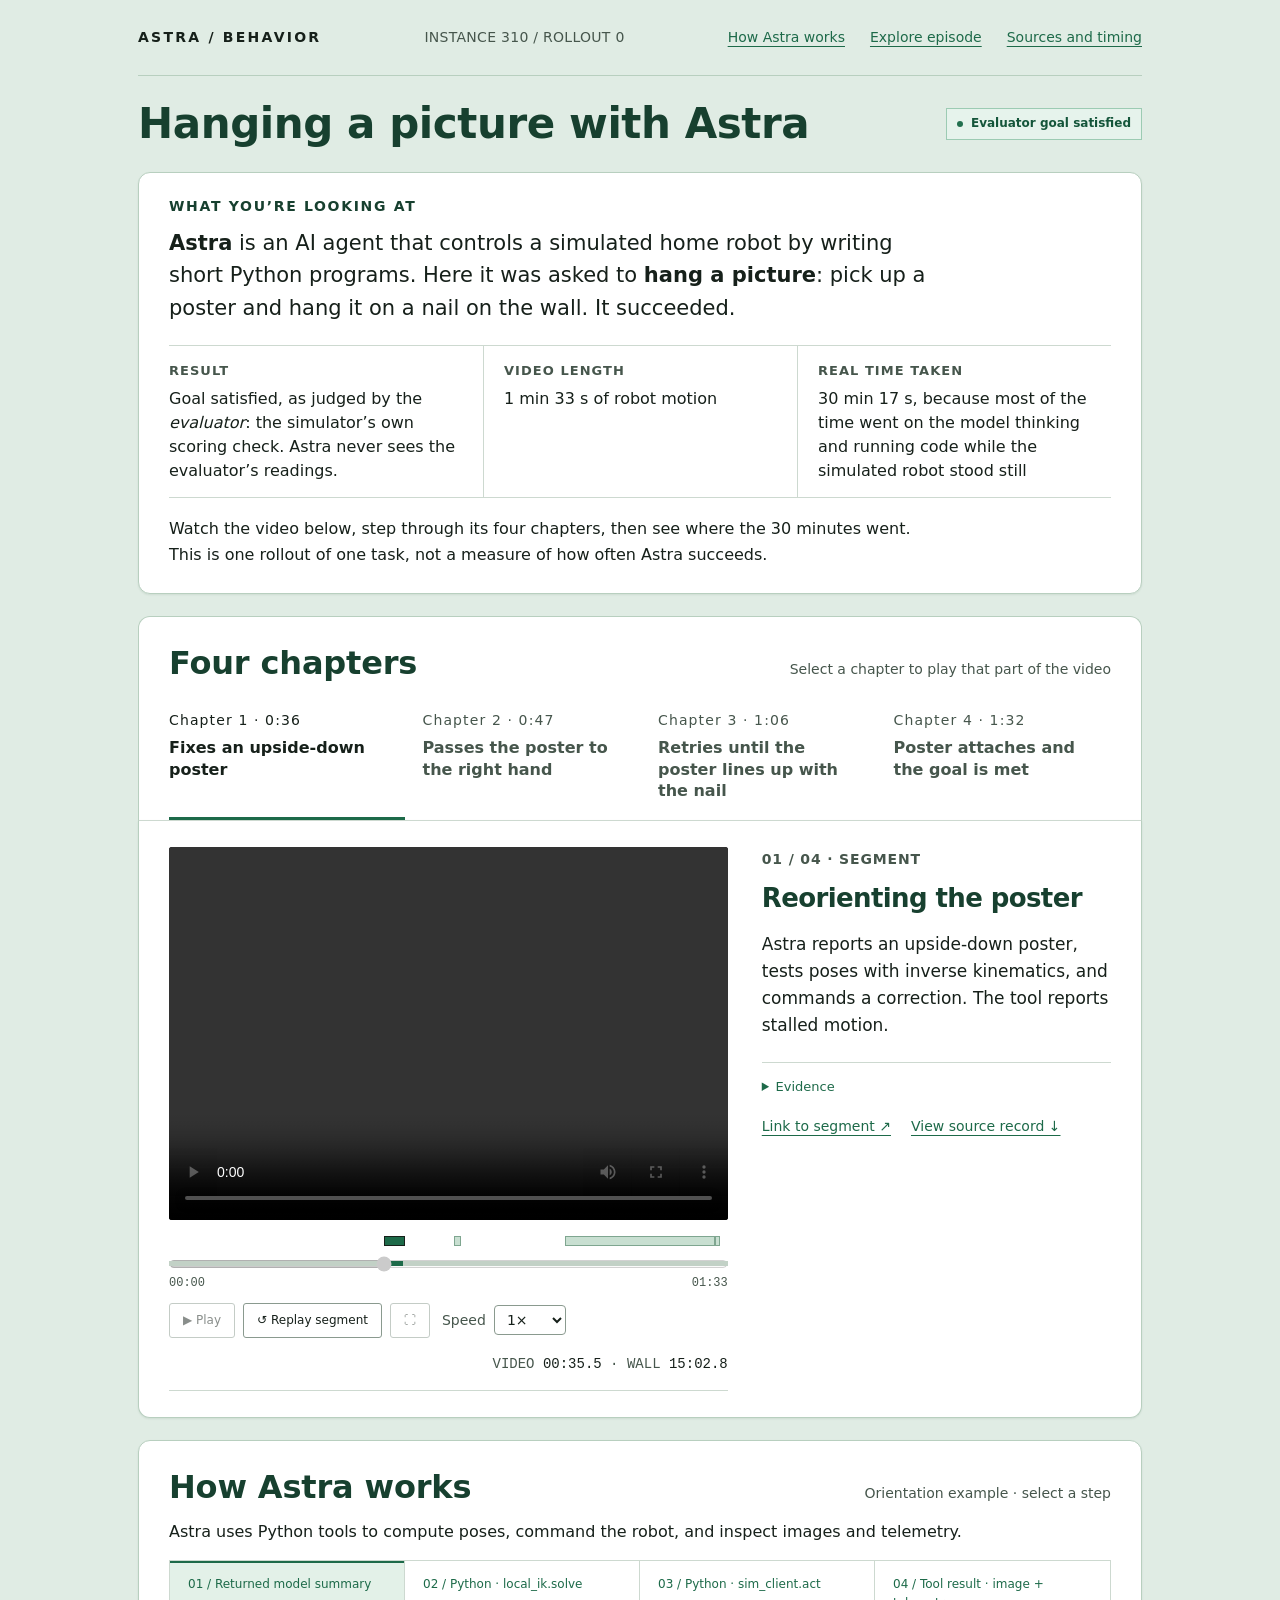
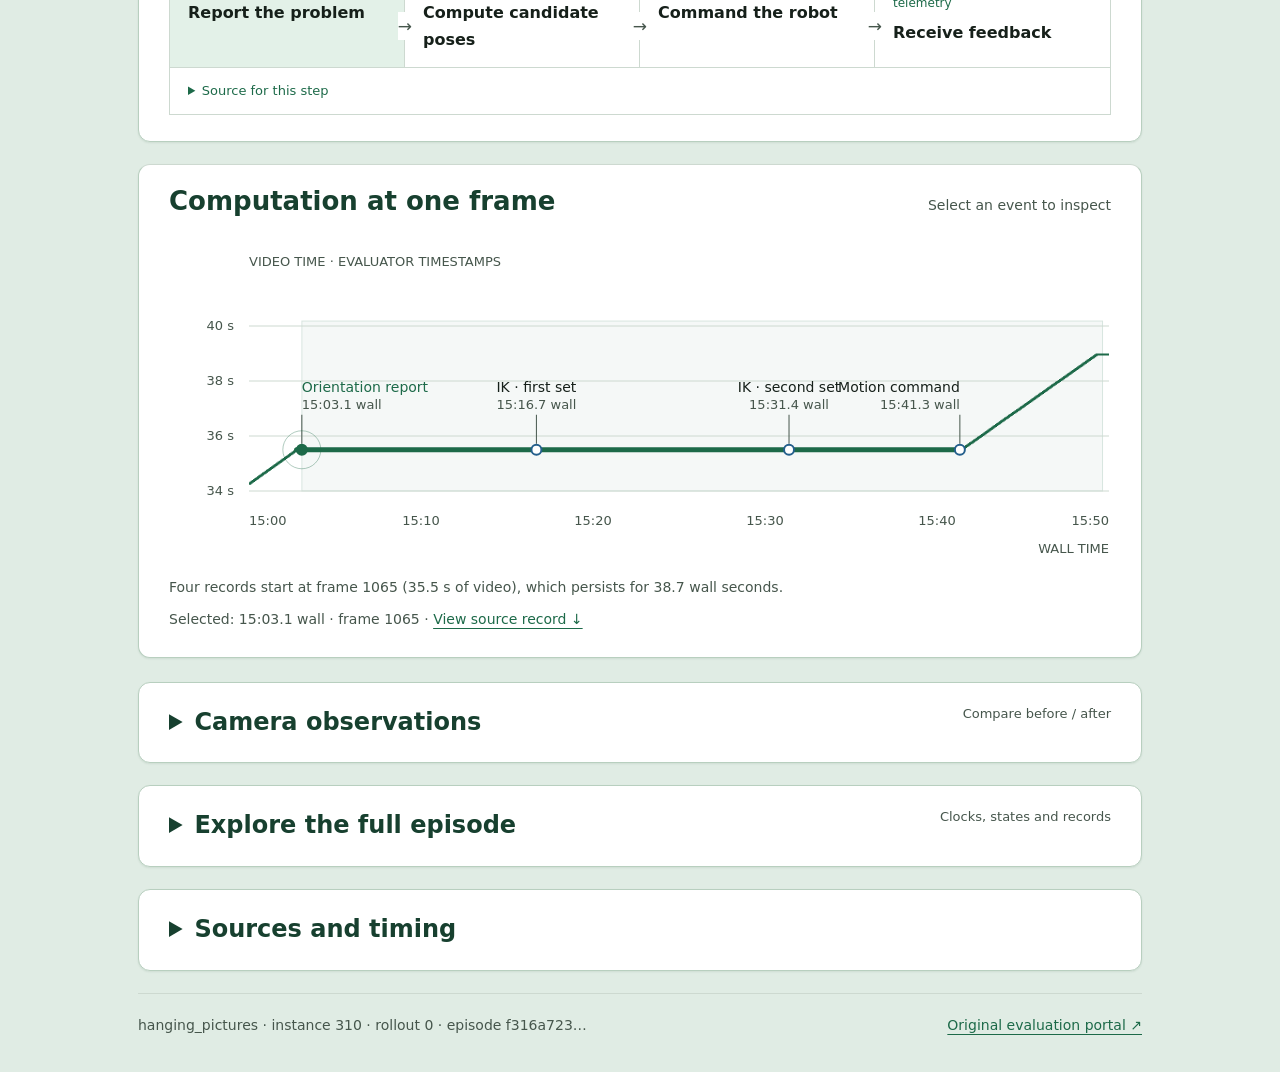
==== commit 53843a32: "feat: add playback speed and wall clock readout under the video" ====
--- a/index.html
+++ b/index.html
@@ -16,7 +16,7 @@
 
 <div class="sectionlabel chaptersHead"><h2 id="chaptersTitle">Four chapters</h2><span>Select a chapter to play that part of the video</span></div>
 <nav id="moments" class="momentnav" aria-labelledby="chaptersTitle"></nav>
-<main><section class="mainfigure" aria-label="Selected evidence moment"><div><div class="screen"><label>ORIGINAL ROLLOUT / 30 FPS</label><video id="rollout" controls preload="metadata" aria-label="Original episode rollout" src="media/episode.mp4"></video><div id="mediaError" class="error" hidden>Video unavailable. Images and records remain accessible.</div></div><div class="videoScrubber"><div id="videoBands" class="videoBands"></div><label class="sr-only" for="videoSeek">Episode video position</label><input id="videoSeek" type="range" min="0" max="2788" step="1" value="1065" disabled><div class="scrubberAxis"><span>00:00</span><span>01:33 video</span></div><p id="scrubberCaption"></p></div><div class="playcontrols"><div class="transport"><button id="togglePlayback" aria-label="Play episode video" disabled>▶ Play</button><button id="replay">↺ Replay segment</button><button id="videoFullscreen" aria-label="Full screen video" disabled>⛶</button></div><div class="clocks"><div>VIDEO <strong id="videoClock">—</strong> · FRAME <strong id="frameClock">—</strong></div><div>WALL INTERVAL <strong id="wallClock">—</strong></div></div></div><p id="clipCaption" class="figcaption"></p><p class="clockNote"><strong>Two clocks.</strong> Video tracks simulation frames. Wall time includes computation between actions.</p></div><aside class="explanation"><p id="momentLabel" class="eyebrow"></p><h2 id="momentTitle"></h2><p id="momentQuestion" class="question"></p><blockquote id="segmentQuote" class="segmentQuote" hidden></blockquote><details class="segmentDetails"><summary>Evidence</summary><div id="steps" class="evidenceSteps" aria-label="Evidence sequence"></div><div class="interpretation"><strong>Reading the records</strong><p id="interpretation"></p></div></details><div class="momentlinks"><a id="momentLink" href="#">Link to segment ↗</a><a id="inspectLink" href="#selectedSource">View source record ↓</a></div></aside></section>
+<main><section class="mainfigure" aria-label="Selected evidence moment"><div><div class="screen"><label>ORIGINAL ROLLOUT / 30 FPS</label><video id="rollout" controls preload="metadata" aria-label="Original episode rollout" src="media/episode.mp4"></video><div id="mediaError" class="error" hidden>Video unavailable. Images and records remain accessible.</div></div><div class="videoScrubber"><div id="videoBands" class="videoBands"></div><label class="sr-only" for="videoSeek">Episode video position</label><input id="videoSeek" type="range" min="0" max="2788" step="1" value="1065" disabled><div class="scrubberAxis"><span>00:00</span><span>01:33</span></div><p id="scrubberCaption"></p></div><div class="playcontrols"><div class="transport"><button id="togglePlayback" aria-label="Play episode video" disabled>▶ Play</button><button id="replay">↺ Replay segment</button><button id="videoFullscreen" aria-label="Full screen video" disabled>⛶</button><label class="speedControl" for="videoSpeed">Speed <select id="videoSpeed"><option value="0.5">0.5×</option><option value="1" selected>1×</option><option value="1.5">1.5×</option><option value="2">2×</option></select></label></div><div class="clocks"><div>VIDEO <strong id="videoClock">—</strong><span class="clockDetail"> · FRAME <strong id="frameClock">—</strong></span></div><div>WALL <strong id="wallClock">—</strong></div></div></div><p id="clipCaption" class="figcaption"></p><p class="clockNote"><strong>Two clocks.</strong> Video tracks simulation frames. Wall time includes computation between actions.</p></div><aside class="explanation"><p id="momentLabel" class="eyebrow"></p><h2 id="momentTitle"></h2><p id="momentQuestion" class="question"></p><blockquote id="segmentQuote" class="segmentQuote" hidden></blockquote><details class="segmentDetails"><summary>Evidence</summary><div id="steps" class="evidenceSteps" aria-label="Evidence sequence"></div><div class="interpretation"><strong>Reading the records</strong><p id="interpretation"></p></div></details><div class="momentlinks"><a id="momentLink" href="#">Link to segment ↗</a><a id="inspectLink" href="#selectedSource">View source record ↓</a></div></aside></section>
 
 <section id="agentLoop" class="agentLoop" aria-labelledby="agentLoopTitle">
 <div class="sectionlabel"><h2 id="agentLoopTitle">How Astra works</h2><span>Orientation example · select a step</span></div>
--- a/theme.css
+++ b/theme.css
@@ -139,3 +139,17 @@
 
 /* Narrower reading width: keeps cards, video and charts from stretching on large screens */
 .wrap{max-width:1100px}
+
+/* Playback speed selector */
+.speedControl{display:inline-flex;align-items:center;gap:8px;font-size:14px;color:var(--muted);margin-left:4px}
+.speedControl select{font:inherit;color:var(--ink);background:var(--paper);border:1px solid #8a9a8f;border-radius:4px;padding:5px 8px;cursor:pointer}
+.speedControl select:hover{background:var(--soft)}
+
+/* Less text under the video: the clip caption, frame/wall readouts and "Two clocks" note are hidden
+   (still in the DOM because the scripts write into them). Current video time stays. */
+#scrubberCaption,#clipCaption,.clockNote,.clockDetail{display:none}
+/* Video and wall time sit side by side */
+.clocks>div{display:inline}
+.clocks>div+div::before{content:' · '}
+#wallClock{cursor:help}
+.playcontrols .clocks{margin-left:auto;text-align:right;font-size:14px}
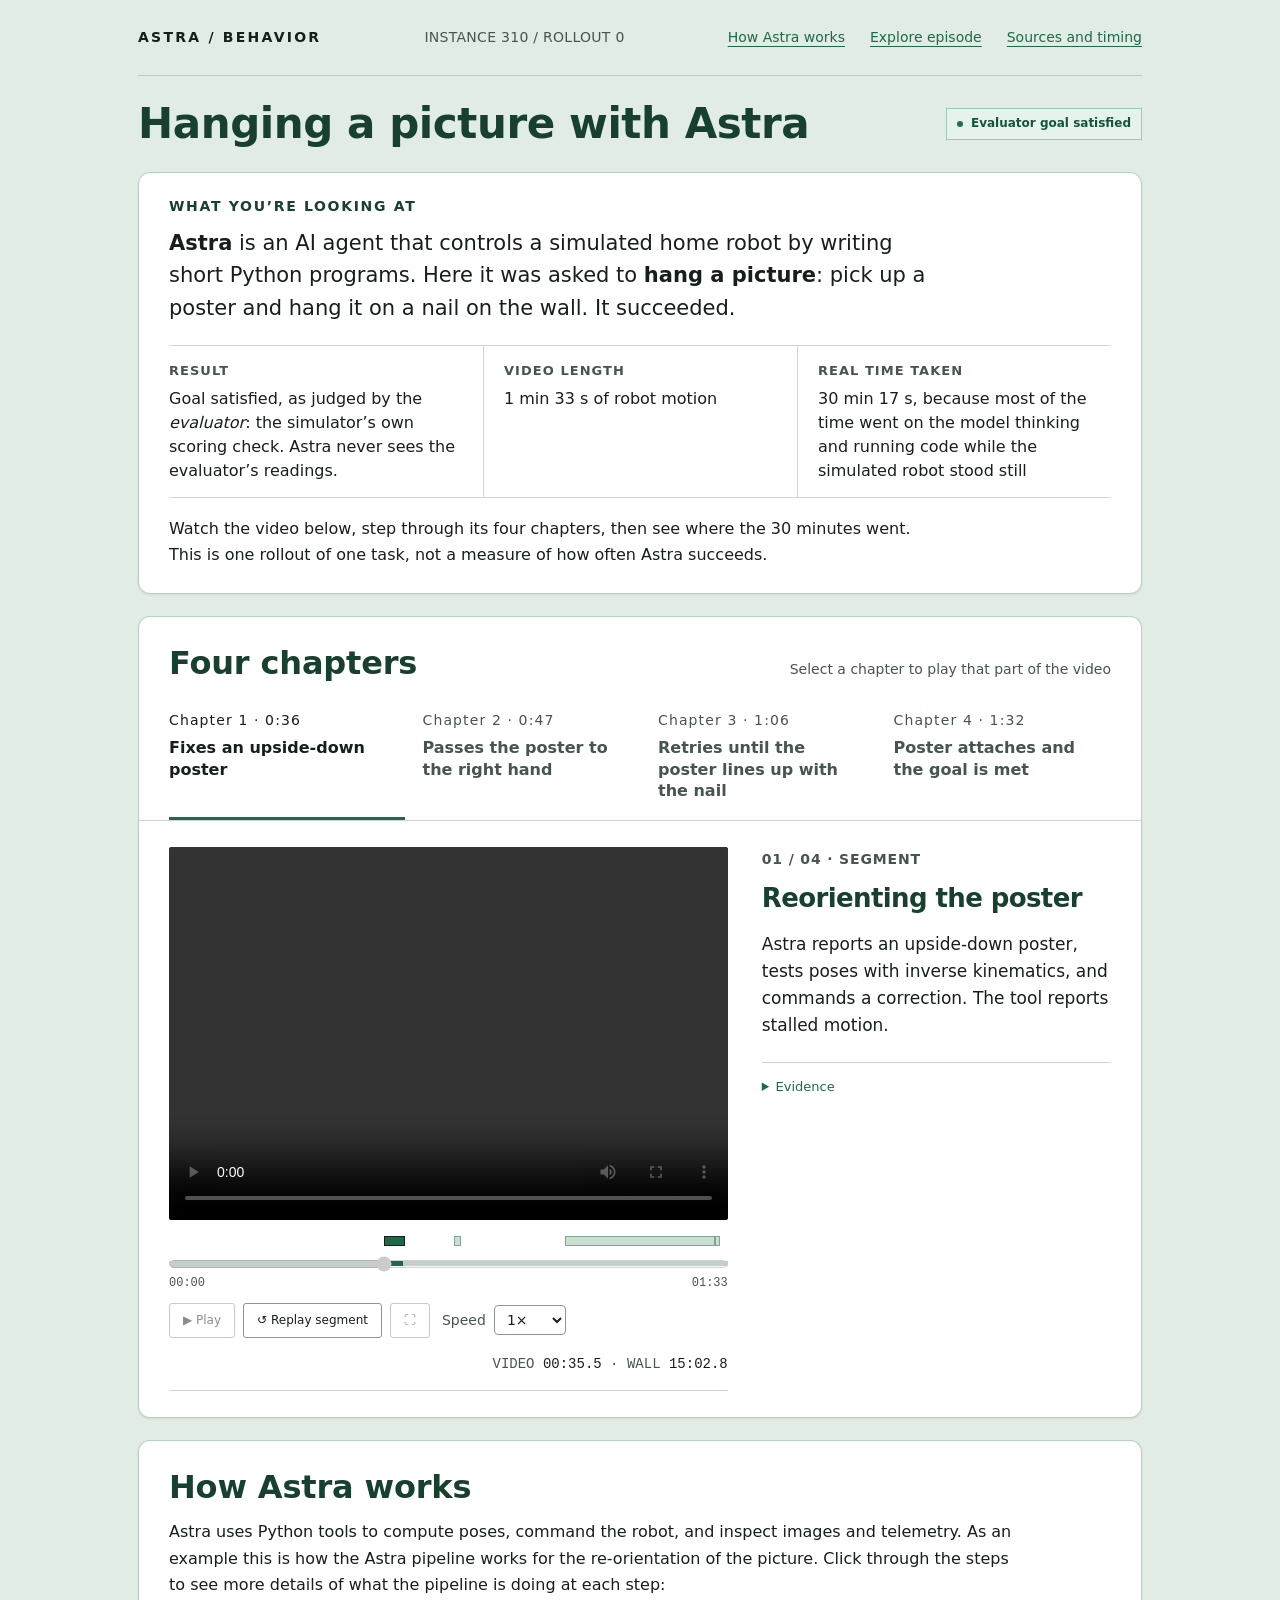
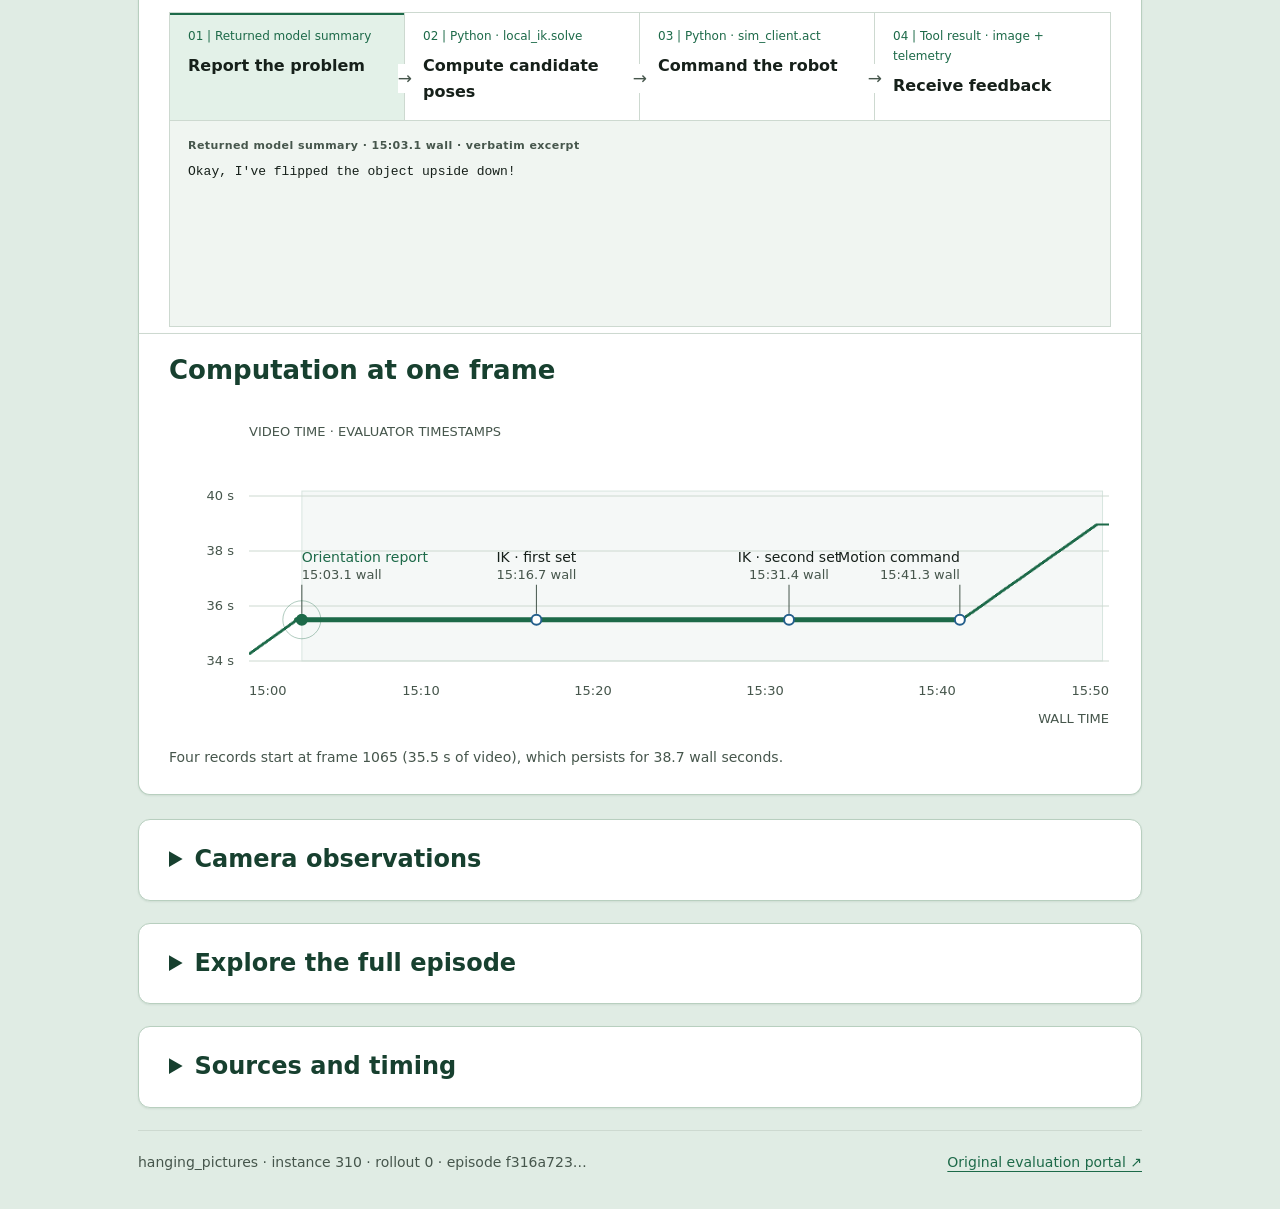
==== commit 056b553c: "wip" ====
--- a/index.html
+++ b/index.html
@@ -19,14 +19,14 @@
 <main><section class="mainfigure" aria-label="Selected evidence moment"><div><div class="screen"><label>ORIGINAL ROLLOUT / 30 FPS</label><video id="rollout" controls preload="metadata" aria-label="Original episode rollout" src="media/episode.mp4"></video><div id="mediaError" class="error" hidden>Video unavailable. Images and records remain accessible.</div></div><div class="videoScrubber"><div id="videoBands" class="videoBands"></div><label class="sr-only" for="videoSeek">Episode video position</label><input id="videoSeek" type="range" min="0" max="2788" step="1" value="1065" disabled><div class="scrubberAxis"><span>00:00</span><span>01:33</span></div><p id="scrubberCaption"></p></div><div class="playcontrols"><div class="transport"><button id="togglePlayback" aria-label="Play episode video" disabled>▶ Play</button><button id="replay">↺ Replay segment</button><button id="videoFullscreen" aria-label="Full screen video" disabled>⛶</button><label class="speedControl" for="videoSpeed">Speed <select id="videoSpeed"><option value="0.5">0.5×</option><option value="1" selected>1×</option><option value="1.5">1.5×</option><option value="2">2×</option></select></label></div><div class="clocks"><div>VIDEO <strong id="videoClock">—</strong><span class="clockDetail"> · FRAME <strong id="frameClock">—</strong></span></div><div>WALL <strong id="wallClock">—</strong></div></div></div><p id="clipCaption" class="figcaption"></p><p class="clockNote"><strong>Two clocks.</strong> Video tracks simulation frames. Wall time includes computation between actions.</p></div><aside class="explanation"><p id="momentLabel" class="eyebrow"></p><h2 id="momentTitle"></h2><p id="momentQuestion" class="question"></p><blockquote id="segmentQuote" class="segmentQuote" hidden></blockquote><details class="segmentDetails"><summary>Evidence</summary><div id="steps" class="evidenceSteps" aria-label="Evidence sequence"></div><div class="interpretation"><strong>Reading the records</strong><p id="interpretation"></p></div></details><div class="momentlinks"><a id="momentLink" href="#">Link to segment ↗</a><a id="inspectLink" href="#selectedSource">View source record ↓</a></div></aside></section>
 
 <section id="agentLoop" class="agentLoop" aria-labelledby="agentLoopTitle">
-<div class="sectionlabel"><h2 id="agentLoopTitle">How Astra works</h2><span>Orientation example · select a step</span></div>
-<p class="agentIntro">Astra uses Python tools to compute poses, command the robot, and inspect images and telemetry.</p>
+<div class="sectionlabel"><h2 id="agentLoopTitle">How Astra works</h2></div>
+<p class="agentIntro">Astra uses Python tools to compute poses, command the robot, and inspect images and telemetry. As an example this is how the Astra pipeline works for the re-orientation of the picture. Click through the steps to see more details of what the pipeline is doing at each step: </p>
 <div id="loopSteps" class="loopSteps" aria-label="Recorded agent and tool sequence"></div>
-<details id="loopEvidenceDisclosure" class="loopDisclosure"><summary>Source for this step</summary><div class="loopEvidence"><div><p id="loopEvidenceLabel" class="eyebrow"></p><p id="loopEvidenceText"></p></div><button id="loopSource">Read source record ↗</button></div></details>
+<div id="loopEvidenceDisclosure" class="loopDisclosure"><div class="loopEvidence"><div><p id="loopEvidenceLabel" class="eyebrow"></p><p id="loopEvidenceText"></p></div></div></div>
 </section>
 
-<section id="segmentAnalysis" class="episodeDiagram" aria-labelledby="diagramTitle"><div class="sectionlabel"><h3 id="diagramTitle"></h3><span>Select an event to inspect</span></div><div id="diagramBody"></div><p id="diagramCaption" class="figcaption"></p><p id="diagramSelection" class="diagramSelection" aria-live="polite"></p></section>
-<details id="cameraDisclosure" class="analysisDisclosure"><summary>Camera observations<span>Compare before / after</span></summary><section id="cameraAnalysis" class="observationSection"><div id="observations" class="observations"></div></section></details>
-<details id="episodeExploration" class="analysisDisclosure"><summary>Explore the full episode<span>Clocks, states and records</span></summary><section id="timingAnalysis" class="clockHero" aria-labelledby="clockHeroTitle"><div class="sectionlabel"><h2 id="clockHeroTitle">93 seconds of video. 30 minutes of wall time.</h2><span>Evaluator timestamps · select a segment</span></div><div id="clockOverview"><!-- CLOCK_OVERVIEW --><svg xmlns="http://www.w3.org/2000/svg" id="clockChart" viewBox="0 0 1000 360" role="group" aria-labelledby="overviewTitle overviewDesc"><title id="overviewTitle">Video time against wall time</title><desc id="overviewDesc">A step line from evaluator timestamps. Faint bands select the four segments. Thick horizontal runs exceed thirty seconds at the same frame. Use left and right arrows on the clock inspector to move through wall time.</desc><style>text{font-family:system-ui,sans-serif;fill:var(--muted);font-size:13px}.grid{stroke:var(--line);stroke-width:1}.curve{fill:none;stroke:var(--accent);stroke-width:2}.plateau{stroke:var(--accent);stroke-width:5;stroke-linecap:round}.segmentBand{fill:var(--accent);fill-opacity:.045;stroke:var(--accent);stroke-opacity:.15}.overviewEvent{cursor:pointer}.overviewEvent text{fill:var(--ink);font-size:13px}.overviewEvent:focus{outline:2px solid var(--accent)}.segmentLeader{stroke:var(--muted);stroke-width:1}.crosshair{stroke:var(--ink);stroke-width:1;stroke-dasharray:3 4;pointer-events:none}#clockInspector{pointer-events:none}#overviewReadout{pointer-events:all}.readoutText{fill:var(--ink);font-family:ui-monospace,monospace;font-size:13px}</style><rect width="1000" height="360" fill="var(--paper)"/><a href="#moment=orientation" data-moment="orientation" class="overviewEvent bandEvent" aria-label="Select 01 Orientation segment band"><rect class="segmentBand" x="507.47771336535806" y="90" width="22.03632091547769" height="185"/></a><a href="#moment=transfer" data-moment="transfer" class="overviewEvent bandEvent" aria-label="Select 02 Hand transfer segment band"><rect class="segmentBand" x="594.7576764800833" y="90" width="5.450742190568008" height="185"/></a><a href="#moment=alignment" data-moment="alignment" class="overviewEvent bandEvent" aria-label="Select 03 Alignment segment band"><rect class="segmentBand" x="664.3562330615719" y="90" width="271.6464831692788" height="185"/></a><a href="#moment=completion" data-moment="completion" class="overviewEvent bandEvent" aria-label="Select 04 Success segment band"><rect class="segmentBand" x="936.0027162308506" y="90" width="3.9972837691493623" height="185"/></a><line class="grid" x1="80" y1="275" x2="940" y2="275"/><text x="66" y="279" text-anchor="end">0 s</text><line class="grid" x1="80" y1="216.8938307030129" x2="940" y2="216.8938307030129"/><text x="66" y="220.8938307030129" text-anchor="end">30 s</text><line class="grid" x1="80" y1="158.78766140602582" x2="940" y2="158.78766140602582"/><text x="66" y="162.78766140602582" text-anchor="end">60 s</text><line class="grid" x1="80" y1="95" x2="940" y2="95"/><text x="66" y="99" text-anchor="end">93 s</text><text x="80" y="303" text-anchor="start">0</text><text x="364.0158466506594" y="303" text-anchor="middle">10 min</text><text x="648.0316933013188" y="303" text-anchor="middle">20 min</text><text x="940" y="303" text-anchor="end">30:16.8 wall</text><text x="80" y="28">VIDEO TIME</text><path class="curve" d="M80.00,275.00H114.78V275.00H114.82V274.94H114.85V274.87H114.89V274.81H114.92V274.74H114.96V274.68H115.00V274.61H115.03V274.55H115.07V274.48H115.11V274.42H115.14V274.35H115.18V274.29H115.21V274.23H115.25V274.16H115.28V274.10H115.32V274.03H115.36V273.97H115.40V273.90H115.43V273.84H115.47V273.77H115.51V273.71H115.54V273.64H115.57V273.58H115.61V273.52H115.64V273.45H115.68V273.39H115.72V273.32H115.75V273.26H115.79V273.19H115.82V273.13H115.86V273.06H115.90V273.00H115.94V272.93H115.97V272.87H116.00V272.80H116.04V272.74H116.08V272.68H116.11V272.61H116.15V272.55H116.18V272.48H116.21V272.42H116.25V272.35H116.29V272.29H133.10V272.22H133.14V272.16H133.18V272.09H133.21V272.03H133.25V271.97H133.28V271.90H133.32V271.84H133.35V271.77H133.39V271.71H133.43V271.64H133.46V271.58H133.49V271.51H133.53V271.45H133.57V271.38H133.60V271.32H133.64V271.26H133.67V271.19H133.71V271.13H133.74V271.06H133.77V271.00H133.81V270.93H133.84V270.87H133.88V270.80H133.91V270.74H133.95V270.67H133.98V270.61H134.01V270.55H134.05V270.48H134.08V270.42H134.12V270.35H134.15V270.29H134.19V270.22H134.23V270.16H134.26V270.09H134.30V270.03H134.33V269.96H134.37V269.90H134.40V269.84H134.44V269.77H134.47V269.71H134.51V269.64H134.54V269.58H134.58V269.51H134.61V269.45H134.65V269.38H134.68V269.32H134.72V269.25H134.75V269.19H134.79V269.12H134.82V269.06H134.85V269.00H134.89V268.93H134.92V268.87H134.96V268.80H134.99V268.74H135.03V268.67H135.06V268.61H135.09V268.54H135.13V268.48H135.16V268.41H135.20V268.35H135.23V268.29H135.27V268.22H135.30V268.16H135.34V268.09H135.37V268.03H135.41V267.96H135.44V267.90H135.48V267.83H135.51V267.77H135.54V267.70H135.58V267.64H151.14V267.58H151.17V267.51H151.21V267.45H151.24V267.38H151.28V267.32H151.31V267.25H151.35V267.19H151.38V267.12H151.42V267.06H151.45V266.99H151.48V266.93H151.52V266.87H151.55V266.80H151.58V266.74H151.62V266.67H151.66V266.61H151.69V266.54H151.73V266.48H151.76V266.41H151.80V266.35H151.83V266.28H151.87V266.22H151.90V266.15H151.94V266.09H151.97V266.03H152.01V265.96H152.04V265.90H152.07V265.83H152.11V265.77H152.14V265.70H152.18V265.64H152.21V265.57H152.25V265.51H152.28V265.44H152.32V265.38H152.35V265.32H152.39V265.25H152.42V265.19H152.46V265.12H152.49V265.06H152.53V264.99H152.56V264.93H152.60V264.86H152.63V264.80H152.67V264.73H152.70V264.67H152.74V264.61H152.77V264.54H152.81V264.48H152.84V264.41H152.88V264.35H152.91V264.28H152.95V264.22H152.98V264.15H153.02V264.09H153.05V264.02H153.09V263.96H153.12V263.90H153.16V263.83H153.20V263.77H153.23V263.70H153.27V263.64H153.30V263.57H153.34V263.51H153.37V263.44H153.41V263.38H153.45V263.31H153.48V263.25H153.52V263.19H153.55V263.12H153.59V263.06H153.62V262.99H153.66V262.93H153.69V262.86H153.73V262.80H153.76V262.73H153.80V262.67H153.83V262.60H153.87V262.54H153.90V262.47H153.94V262.41H153.97V262.35H154.01V262.28H154.04V262.22H154.08V262.15H154.11V262.09H154.15V262.02H154.18V261.96H154.22V261.89H154.25V261.83H154.29V261.76H154.32V261.70H154.36V261.64H154.39V261.57H154.42V261.51H154.46V261.44H154.49V261.38H154.53V261.31H154.56V261.25H154.60V261.18H154.63V261.12H154.67V261.05H154.70V260.99H154.74V260.93H154.77V260.86H154.81V260.80H154.84V260.73H154.88V260.67H154.91V260.60H154.95V260.54H154.98V260.47H155.02V260.41H155.05V260.34H155.09V260.28H155.12V260.22H155.15V260.15H155.19V260.09H155.22V260.02H155.26V259.96H155.29V259.89H155.33V259.83H155.37V259.76H155.40V259.70H155.43V259.63H155.47V259.57H155.50V259.51H170.67V259.44H170.71V259.38H170.74V259.31H170.78V259.25H170.81V259.18H170.85V259.12H170.89V259.05H170.92V258.99H170.95V258.92H170.99V258.86H171.02V258.79H171.06V258.73H171.09V258.67H171.13V258.60H171.16V258.54H171.20V258.47H171.23V258.41H171.27V258.34H171.30V258.28H171.34V258.21H171.38V258.15H171.41V258.08H171.45V258.02H171.48V257.96H171.51V257.89H171.55V257.83H182.14V257.76H182.18V257.70H182.21V257.63H182.24V257.57H182.28V257.50H182.31V257.44H182.35V257.37H182.38V257.31H182.42V257.25H182.45V257.18H182.49V257.12H182.52V257.05H182.56V256.99H182.59V256.92H182.62V256.86H182.66V256.79H182.69V256.73H182.73V256.66H182.76V256.60H182.80V256.54H182.84V256.47H182.87V256.41H182.90V256.34H182.94V256.28H182.97V256.21H183.01V256.15H183.05V256.08H183.08V256.02H183.12V255.95H183.15V255.89H183.19V255.82H183.22V255.76H183.26V255.70H183.29V255.63H183.32V255.57H183.36V255.50H183.39V255.44H183.43V255.37H183.46V255.31H183.50V255.24H183.53V255.18H183.57V255.11H183.60V255.05H183.64V254.99H183.67V254.92H183.70V254.86H183.74V254.79H183.77V254.73H183.81V254.66H183.84V254.60H183.88V254.53H183.91V254.47H183.95V254.40H183.98V254.34H184.01V254.28H184.05V254.21H184.08V254.15H184.12V254.08H184.16V254.02H184.19V253.95H184.22V253.89H184.26V253.82H184.29V253.76H184.33V253.69H184.36V253.63H184.40V253.57H184.43V253.50H184.47V253.44H184.50V253.37H184.54V253.31H184.57V253.24H184.61V253.18H184.64V253.11H202.01V253.05H202.05V252.98H202.08V252.92H202.11V252.86H202.15V252.79H202.18V252.73H202.22V252.66H202.25V252.60H202.28V252.53H202.32V252.47H202.35V252.40H202.39V252.34H202.42V252.27H202.46V252.21H202.49V252.14H216.54V252.08H216.58V252.02H216.61V251.95H216.65V251.89H216.68V251.82H216.71V251.76H216.75V251.69H216.78V251.63H216.82V251.56H216.85V251.50H216.89V251.43H216.92V251.37H216.95V251.31H230.18V251.24H230.21V251.18H230.25V251.11H230.28V251.05H230.32V250.98H230.35V250.92H230.39V250.85H230.42V250.79H230.45V250.72H230.49V250.66H230.53V250.60H230.56V250.53H230.59V250.47H230.63V250.40H230.66V250.34H230.70V250.27H230.73V250.21H230.77V250.14H230.81V250.08H230.84V250.01H230.88V249.95H230.91V249.89H230.95V249.82H230.98V249.76H231.01V249.69H231.05V249.63H231.08V249.56H231.12V249.50H231.15V249.43H231.19V249.37H231.22V249.30H231.25V249.24H231.29V249.18H231.32V249.11H231.36V249.05H231.39V248.98H231.42V248.92H231.45V248.85H231.49V248.79H231.52V248.72H231.56V248.66H231.59V248.59H231.63V248.53H231.66V248.46H231.70V248.40H231.73V248.34H231.77V248.27H231.80V248.21H231.84V248.14H231.87V248.08H231.91V248.01H231.94V247.95H231.98V247.88H232.02V247.82H232.05V247.75H232.09V247.69H232.12V247.63H232.16V247.56H232.19V247.50H232.23V247.43H232.26V247.37H232.30V247.30H232.33V247.24H232.37V247.17H295.36V247.11H295.39V247.04H295.43V246.98H295.46V246.92H295.50V246.85H295.53V246.79H295.57V246.72H295.61V246.66H295.64V246.59H295.68V246.53H295.71V246.46H295.75V246.40H295.78V246.33H295.82V246.27H295.85V246.21H295.89V246.14H295.92V246.08H295.96V246.01H295.99V245.95H296.03V245.88H296.07V245.82H296.10V245.75H296.14V245.69H296.17V245.62H296.21V245.56H296.24V245.49H296.28V245.43H296.31V245.37H296.35V245.30H296.39V245.24H296.42V245.17H296.46V245.11H296.49V245.04H296.53V244.98H296.56V244.91H296.60V244.85H296.63V244.78H296.67V244.72H296.70V244.66H296.74V244.59H296.77V244.53H296.81V244.46H296.85V244.40H296.88V244.33H304.64V244.27H304.67V244.20H304.71V244.14H304.74V244.07H304.77V244.01H304.81V243.95H304.84V243.88H304.88V243.82H304.91V243.75H304.95V243.69H304.99V243.62H305.02V243.56H305.05V243.49H305.09V243.43H305.13V243.36H305.16V243.30H305.20V243.24H305.23V243.17H305.26V243.11H305.30V243.04H305.33V242.98H305.37V242.91H305.41V242.85H305.44V242.78H305.47V242.72H305.51V242.65H305.54V242.59H305.58V242.53H305.62V242.46H305.65V242.40H305.69V242.33H305.72V242.27H305.76V242.20H305.79V242.14H305.83V242.07H305.86V242.01H305.90V241.94H305.93V241.88H305.97V241.81H306.00V241.75H306.03V241.69H306.07V241.62H306.10V241.56H306.14V241.49H306.17V241.43H306.21V241.36H306.25V241.30H306.28V241.23H306.31V241.17H306.35V241.10H306.39V241.04H306.42V240.98H306.46V240.91H306.49V240.85H306.53V240.78H306.56V240.72H306.59V240.65H306.63V240.59H306.67V240.52H306.70V240.46H306.74V240.39H306.77V240.33H306.80V240.27H306.84V240.20H306.87V240.14H306.91V240.07H306.94V240.01H306.98V239.94H307.01V239.88H307.05V239.81H307.08V239.75H307.12V239.68H307.15V239.62H307.19V239.56H307.22V239.49H307.26V239.43H307.29V239.36H307.33V239.30H307.36V239.23H307.40V239.17H307.43V239.10H307.46V239.04H307.50V238.97H307.53V238.91H307.57V238.85H307.61V238.78H307.64V238.72H307.68V238.65H307.71V238.59H307.75V238.52H307.78V238.46H307.81V238.39H307.85V238.33H307.88V238.26H307.92V238.20H307.95V238.13H307.99V238.07H308.02V238.01H315.64V237.94H315.68V237.88H315.71V237.81H315.75V237.75H315.78V237.68H315.82V237.62H315.85V237.55H315.89V237.49H315.92V237.42H315.96V237.36H315.99V237.30H316.03V237.23H316.06V237.17H316.10V237.10H316.14V237.04H316.17V236.97H316.21V236.91H316.24V236.84H316.28V236.78H316.31V236.71H316.34V236.65H316.38V236.59H316.41V236.52H316.45V236.46H316.48V236.39H316.52V236.33H316.55V236.26H316.59V236.20H316.62V236.13H316.66V236.07H316.70V236.00H316.73V235.94H316.77V235.88H316.80V235.81H316.84V235.75H316.87V235.68H316.91V235.62H316.94V235.55H316.97V235.49H317.01V235.42H317.04V235.36H317.08V235.29H317.12V235.23H317.15V235.16H317.19V235.10H317.22V235.04H317.26V234.97H317.29V234.91H317.33V234.84H317.36V234.78H317.39V234.71H317.43V234.65H317.47V234.58H317.50V234.52H317.54V234.45H317.57V234.39H317.61V234.33H317.64V234.26H317.68V234.20H317.71V234.13H317.75V234.07H317.79V234.00H317.82V233.94H317.85V233.87H317.89V233.81H317.92V233.74H317.96V233.68H317.99V233.62H318.03V233.55H318.06V233.49H318.10V233.42H318.13V233.36H318.17V233.29H318.20V233.23H318.23V233.16H318.27V233.10H318.30V233.03H318.34V232.97H318.37V232.91H326.40V232.84H326.44V232.78H326.47V232.71H326.51V232.65H326.54V232.58H326.58V232.52H326.61V232.45H326.65V232.39H326.68V232.32H326.72V232.26H326.75V232.20H326.79V232.13H326.82V232.07H326.86V232.00H326.89V231.94H326.93V231.87H326.96V231.81H326.99V231.74H327.03V231.68H327.07V231.61H327.10V231.55H327.14V231.48H327.17V231.42H327.21V231.36H327.24V231.29H327.28V231.23H334.03V231.16H334.07V231.10H334.10V231.03H334.14V230.97H334.17V230.90H334.21V230.84H334.24V230.77H334.28V230.71H334.31V230.65H334.35V230.58H334.38V230.52H334.42V230.45H334.46V230.39H334.49V230.32H334.53V230.26H334.56V230.19H334.60V230.13H334.63V230.06H334.67V230.00H334.70V229.94H341.64V229.87H341.68V229.81H341.72V229.74H341.75V229.68H341.79V229.61H341.83V229.55H341.86V229.48H341.90V229.42H341.94V229.35H341.97V229.29H342.01V229.23H342.04V229.16H342.08V229.10H342.12V229.03H342.21V228.97H342.25V228.90H342.28V228.84H342.32V228.77H342.35V228.71H342.39V228.64H342.42V228.58H342.46V228.52H342.49V228.45H348.63V228.39H348.67V228.32H348.70V228.26H348.73V228.19H348.77V228.13H348.80V228.06H348.84V228.00H348.87V227.93H348.91V227.87H348.94V227.80H348.98V227.74H349.02V227.68H349.05V227.61H349.09V227.55H349.12V227.48H349.16V227.42H349.19V227.35H349.23V227.29H349.27V227.22H349.30V227.16H349.34V227.09H349.37V227.03H349.40V226.97H349.44V226.90H349.48V226.84H349.51V226.77H349.55V226.71H356.67V226.64H356.70V226.58H356.74V226.51H356.77V226.45H356.81V226.38H356.84V226.32H356.88V226.26H356.91V226.19H356.95V226.13H356.98V226.06H357.02V226.00H357.05V225.93H357.09V225.87H357.12V225.80H357.16V225.74H357.19V225.67H357.22V225.61H357.26V225.55H357.30V225.48H357.33V225.42H357.37V225.35H357.40V225.29H357.44V225.22H357.47V225.16H357.51V225.09H357.54V225.03H357.57V224.96H357.61V224.90H357.64V224.84H357.68V224.77H357.71V224.71H357.75V224.64H357.78V224.58H357.82V224.51H357.86V224.45H357.89V224.38H357.92V224.32H357.96V224.25H357.99V224.19H358.03V224.12H358.07V224.06H358.10V224.00H358.13V223.93H358.18V223.87H358.21V223.80H358.25V223.74H358.28V223.67H358.31V223.61H358.35V223.54H358.39V223.48H358.42V223.41H358.46V223.35H358.49V223.29H358.53V223.22H358.56V223.16H358.60V223.09H358.63V223.03H358.67V222.96H358.70V222.90H399.48V222.83H399.51V222.77H399.55V222.70H399.58V222.64H399.62V222.58H399.65V222.51H399.69V222.45H399.73V222.38H399.76V222.32H399.80V222.25H399.83V222.19H399.87V222.12H399.90V222.06H399.94V221.99H399.97V221.93H400.01V221.87H400.04V221.80H400.08V221.74H400.11V221.67H400.15V221.61H400.18V221.54H400.22V221.48H400.25V221.41H400.29V221.35H400.32V221.28H400.36V221.22H400.40V221.15H400.43V221.09H400.47V221.03H400.50V220.96H400.53V220.90H400.57V220.83H400.61V220.77H400.64V220.70H400.68V220.64H400.71V220.57H400.75V220.51H400.79V220.44H400.82V220.38H400.86V220.32H400.89V220.25H400.93V220.19H400.96V220.12H401.00V220.06H401.03V219.99H401.07V219.93H401.11V219.86H401.14V219.80H401.18V219.73H401.21V219.67H401.25V219.61H401.28V219.54H401.32V219.48H401.36V219.41H401.39V219.35H401.43V219.28H401.46V219.22H401.50V219.15H401.53V219.09H401.57V219.02H401.61V218.96H401.64V218.90H401.68V218.83H401.72V218.77H401.75V218.70H401.79V218.64H401.82V218.57H401.86V218.51H401.90V218.44H401.93V218.38H401.97V218.31H402.00V218.25H402.04V218.19H402.07V218.12H402.11V218.06H402.15V217.99H402.18V217.93H402.22V217.86H402.25V217.80H402.29V217.73H402.33V217.67H402.36V217.60H402.39V217.54H402.43V217.47H402.46V217.41H402.50V217.35H402.54V217.28H402.58V217.22H402.61V217.15H402.65V217.09H402.68V217.02H402.72V216.96H402.75V216.89H402.79V216.83H402.82V216.76H402.86V216.70H402.89V216.64H402.93V216.57H402.96V216.51H403.00V216.44H403.03V216.38H403.07V216.31H403.10V216.25H403.14V216.18H403.18V216.12H403.21V216.05H403.25V215.99H403.29V215.93H403.32V215.86H403.36V215.80H403.39V215.73H403.43V215.67H403.47V215.60H403.50V215.54H403.54V215.47H403.57V215.41H403.61V215.34H403.64V215.28H403.68V215.22H403.71V215.15H403.75V215.09H488.57V215.02H488.61V214.96H488.65V214.89H488.68V214.83H488.72V214.76H488.76V214.70H488.79V214.63H488.83V214.57H488.86V214.51H488.90V214.44H488.93V214.38H488.97V214.31H489.00V214.25H489.04V214.18H489.08V214.12H489.11V214.05H489.15V213.99H489.19V213.92H489.22V213.86H489.26V213.79H489.29V213.73H489.33V213.67H489.37V213.60H489.40V213.54H489.44V213.47H489.47V213.41H489.51V213.34H489.54V213.28H489.58V213.21H489.61V213.15H489.65V213.08H503.57V213.02H503.60V212.96H503.64V212.89H503.67V212.83H503.71V212.76H503.75V212.70H503.78V212.63H503.82V212.57H503.85V212.50H503.89V212.44H503.92V212.37H503.96V212.31H503.99V212.25H504.03V212.18H504.07V212.12H504.10V212.05H504.14V211.99H504.17V211.92H504.21V211.86H504.24V211.79H504.28V211.73H504.32V211.66H504.35V211.60H504.39V211.54H504.42V211.47H504.46V211.41H504.50V211.34H504.54V211.28H504.57V211.21H504.61V211.15H504.65V211.08H504.68V211.02H504.72V210.95H504.76V210.89H504.80V210.82H504.84V210.76H504.87V210.70H504.91V210.63H504.94V210.57H504.98V210.50H505.01V210.44H505.05V210.37H505.09V210.31H505.12V210.24H505.16V210.18H505.19V210.11H505.23V210.05H505.27V209.99H505.30V209.92H505.34V209.86H505.38V209.79H505.41V209.73H505.45V209.66H505.48V209.60H505.52V209.53H505.55V209.47H505.59V209.40H505.63V209.34H505.66V209.28H505.70V209.21H505.73V209.15H505.77V209.08H505.81V209.02H505.84V208.95H505.88V208.89H505.91V208.82H505.95V208.76H505.99V208.69H506.02V208.63H506.06V208.57H506.09V208.50H506.13V208.44H506.16V208.37H506.20V208.31H506.23V208.24H506.27V208.18H506.31V208.11H506.34V208.05H506.37V207.98H506.41V207.92H506.45V207.86H506.48V207.79H506.52V207.73H506.55V207.66H506.59V207.60H506.62V207.53H506.66V207.47H506.70V207.40H506.73V207.34H506.77V207.27H506.80V207.21H506.84V207.14H506.87V207.08H506.91V207.02H506.94V206.95H506.98V206.89H507.01V206.82H507.05V206.76H507.08V206.69H507.12V206.63H507.15V206.56H507.19V206.50H507.22V206.43H507.26V206.37H507.30V206.31H507.33V206.24H525.65V206.18H525.69V206.11H525.72V206.05H525.76V205.98H525.79V205.92H525.83V205.85H525.87V205.79H525.90V205.72H525.94V205.66H525.98V205.60H526.01V205.53H526.05V205.47H526.09V205.40H526.12V205.34H526.16V205.27H526.19V205.21H526.23V205.14H526.27V205.08H526.30V205.01H526.34V204.95H526.37V204.89H526.41V204.82H526.44V204.76H526.48V204.69H526.51V204.63H526.55V204.56H526.58V204.50H526.62V204.43H526.65V204.37H526.69V204.30H526.72V204.24H526.76V204.18H526.79V204.11H526.83V204.05H526.87V203.98H526.91V203.92H526.94V203.85H526.97V203.79H527.01V203.72H527.05V203.66H527.08V203.59H527.12V203.53H527.16V203.46H527.20V203.40H527.23V203.34H527.27V203.27H527.31V203.21H527.34V203.14H527.38V203.08H527.41V203.01H527.45V202.95H527.48V202.88H527.52V202.82H527.55V202.75H527.59V202.69H527.63V202.63H527.66V202.56H527.70V202.50H527.73V202.43H527.77V202.37H527.80V202.30H527.84V202.24H527.88V202.17H527.91V202.11H527.95V202.04H527.98V201.98H528.02V201.92H528.05V201.85H528.09V201.79H528.12V201.72H528.16V201.66H528.19V201.59H528.23V201.53H528.27V201.46H528.31V201.40H528.34V201.33H528.38V201.27H528.42V201.21H528.45V201.14H528.49V201.08H528.52V201.01H528.56V200.95H528.60V200.88H528.63V200.82H528.67V200.75H528.70V200.69H528.74V200.62H528.77V200.56H528.81V200.49H528.84V200.43H528.88V200.37H528.92V200.30H528.95V200.24H528.99V200.17H529.02V200.11H529.06V200.04H529.10V199.98H529.13V199.91H529.17V199.85H529.20V199.78H529.24V199.72H529.28V199.66H529.31V199.59H529.35V199.53H533.49V199.46H533.52V199.40H533.56V199.33H533.59V199.27H533.63V199.20H533.66V199.14H533.70V199.07H533.73V199.01H533.77V198.95H533.81V198.88H533.84V198.82H533.88V198.75H533.92V198.69H533.95V198.62H533.99V198.56H534.02V198.49H534.06V198.43H534.10V198.36H534.13V198.30H534.17V198.24H534.20V198.17H534.24V198.11H534.27V198.04H534.31V197.98H534.34V197.91H534.38V197.85H534.41V197.78H534.45V197.72H534.48V197.65H534.52V197.59H534.55V197.53H534.59V197.46H534.62V197.40H534.66V197.33H534.69V197.27H534.73V197.20H534.76V197.14H534.80V197.07H534.83V197.01H534.87V196.94H534.90V196.88H534.94V196.81H534.97V196.75H535.01V196.69H535.05V196.62H535.08V196.56H535.12V196.49H535.15V196.43H535.19V196.36H535.22V196.30H535.26V196.23H535.29V196.17H535.33V196.10H535.37V196.04H535.40V195.98H535.44V195.91H535.47V195.85H535.51V195.78H535.55V195.72H535.58V195.65H535.62V195.59H535.65V195.52H535.69V195.46H535.72V195.39H535.76V195.33H540.38V195.27H540.42V195.20H540.45V195.14H540.49V195.07H540.53V195.01H540.56V194.94H540.60V194.88H540.64V194.81H540.68V194.75H540.71V194.68H540.74V194.62H540.78V194.56H540.82V194.49H540.85V194.43H540.89V194.36H540.92V194.30H540.96V194.23H540.99V194.17H541.03V194.10H541.06V194.04H541.09V193.97H541.13V193.91H541.17V193.85H541.20V193.78H541.24V193.72H541.27V193.65H541.31V193.59H541.34V193.52H541.38V193.46H541.42V193.39H541.45V193.33H541.49V193.26H541.52V193.20H541.56V193.13H541.59V193.07H541.63V193.01H541.66V192.94H541.70V192.88H541.73V192.81H541.76V192.75H541.80V192.68H541.84V192.62H541.87V192.55H541.91V192.49H541.94V192.42H541.98V192.36H542.01V192.30H542.05V192.23H542.08V192.17H542.12V192.10H542.15V192.04H542.19V191.97H542.22V191.91H542.26V191.84H542.29V191.78H542.33V191.71H542.36V191.65H542.40V191.59H542.43V191.52H542.47V191.46H542.50V191.39H542.54V191.33H542.57V191.26H542.61V191.20H542.65V191.13H542.69V191.07H542.72V191.00H542.76V190.94H554.74V190.88H554.77V190.81H554.81V190.75H554.84V190.68H554.88V190.62H554.91V190.55H554.95V190.49H554.99V190.42H555.02V190.36H555.06V190.29H555.09V190.23H555.13V190.16H555.16V190.10H555.20V190.04H555.24V189.97H555.27V189.91H555.31V189.84H555.34V189.78H555.38V189.71H555.42V189.65H577.52V189.58H577.56V189.52H577.60V189.45H577.63V189.39H577.67V189.33H577.71V189.26H577.74V189.20H577.78V189.13H577.81V189.07H577.85V189.00H577.88V188.94H577.92V188.87H577.96V188.81H578.00V188.74H578.03V188.68H578.07V188.62H584.98V188.55H585.01V188.49H585.05V188.42H585.08V188.36H585.12V188.29H585.15V188.23H585.19V188.16H585.23V188.10H585.26V188.03H585.30V187.97H585.33V187.91H585.37V187.84H585.41V187.78H585.44V187.71H585.48V187.65H585.52V187.58H585.55V187.52H585.59V187.45H585.62V187.39H585.66V187.32H585.70V187.26H585.73V187.20H585.76V187.13H585.80V187.07H585.84V187.00H585.87V186.94H585.91V186.87H585.94V186.81H585.98V186.74H586.01V186.68H586.05V186.61H586.08V186.55H586.12V186.48H586.16V186.42H586.19V186.36H586.23V186.29H586.26V186.23H586.30V186.16H586.34V186.10H586.37V186.03H586.41V185.97H586.44V185.90H586.48V185.84H586.52V185.77H586.55V185.71H586.59V185.65H586.62V185.58H586.66V185.52H586.69V185.45H586.73V185.39H586.77V185.32H586.80V185.26H586.84V185.19H586.88V185.13H586.91V185.06H586.95V185.00H586.98V184.94H587.02V184.87H587.06V184.81H587.09V184.74H587.13V184.68H587.16V184.61H587.20V184.55H590.65V184.48H590.68V184.42H590.72V184.35H590.76V184.29H590.79V184.23H590.83V184.16H590.87V184.10H590.91V184.03H590.94V183.97H590.98V183.90H591.02V183.84H591.05V183.77H591.09V183.71H591.12V183.64H591.16V183.58H591.20V183.52H591.23V183.45H591.26V183.39H591.30V183.32H591.33V183.26H591.37V183.19H591.41V183.13H591.44V183.06H594.82V183.00H594.85V182.93H594.89V182.87H594.92V182.80H594.96V182.74H595.00V182.68H595.04V182.61H595.07V182.55H595.11V182.48H595.15V182.42H595.19V182.35H595.23V182.29H595.27V182.22H595.31V182.16H595.35V182.09H595.38V182.03H595.42V181.97H595.46V181.90H595.55V181.84H595.59V181.77H595.62V181.71H595.66V181.64H595.70V181.58H595.73V181.51H595.77V181.45H595.81V181.38H595.84V181.32H595.88V181.26H599.87V181.19H599.90V181.13H599.94V181.06H599.97V181.00H600.00V180.93H600.04V180.87H600.08V180.80H603.16V180.74H603.20V180.67H603.24V180.61H603.27V180.55H603.31V180.48H603.35V180.42H603.38V180.35H603.42V180.29H603.45V180.22H603.49V180.16H603.53V180.09H603.57V180.03H603.60V179.96H603.64V179.90H603.68V179.84H616.63V179.77H616.67V179.71H616.70V179.64H616.74V179.58H616.77V179.51H616.81V179.45H616.84V179.38H616.88V179.32H616.91V179.25H616.95V179.19H616.98V179.12H617.02V179.06H617.06V179.00H617.09V178.93H617.13V178.87H617.16V178.80H617.20V178.74H617.23V178.67H617.27V178.61H617.30V178.54H617.34V178.48H617.37V178.41H617.41V178.35H617.44V178.29H617.48V178.22H617.51V178.16H617.55V178.09H617.58V178.03H617.62V177.96H617.65V177.90H617.69V177.83H617.72V177.77H617.76V177.70H617.80V177.64H617.83V177.58H617.87V177.51H617.91V177.45H617.94V177.38H617.98V177.32H618.01V177.25H618.05V177.19H618.08V177.12H618.12V177.06H618.16V176.99H618.19V176.93H618.23V176.87H618.26V176.80H618.30V176.74H618.34V176.67H618.37V176.61H618.41V176.54H618.45V176.48H618.49V176.41H618.52V176.35H618.56V176.28H618.59V176.22H618.63V176.15H618.66V176.09H618.70V176.03H618.74V175.96H618.77V175.90H618.81V175.83H618.84V175.77H618.88V175.70H618.91V175.64H618.95V175.57H618.98V175.51H619.03V175.44H619.06V175.38H619.10V175.32H619.13V175.25H619.17V175.19H619.21V175.12H619.24V175.06H619.28V174.99H619.31V174.93H619.35V174.86H619.38V174.80H619.42V174.73H619.46V174.67H619.49V174.61H619.53V174.54H619.56V174.48H619.60V174.41H619.63V174.35H619.67V174.28H619.70V174.22H619.74V174.15H619.78V174.09H619.81V174.02H619.85V173.96H619.89V173.90H619.92V173.83H619.96V173.77H619.99V173.70H620.03V173.64H620.07V173.57H620.10V173.51H620.14V173.44H620.18V173.38H620.21V173.31H620.25V173.25H620.28V173.19H620.32V173.12H620.35V173.06H620.39V172.99H620.43V172.93H620.47V172.86H620.50V172.80H620.54V172.73H620.57V172.67H620.61V172.60H620.65V172.54H620.68V172.47H620.72V172.41H620.76V172.35H620.79V172.28H620.83V172.22H620.86V172.15H620.90V172.09H620.93V172.02H620.97V171.96H621.01V171.89H621.04V171.83H621.08V171.76H621.11V171.70H621.15V171.64H627.63V171.57H627.67V171.51H627.70V171.44H627.74V171.38H627.77V171.31H627.81V171.25H627.84V171.18H627.88V171.12H627.91V171.05H627.95V170.99H627.99V170.93H628.03V170.86H628.06V170.80H628.09V170.73H628.13V170.67H628.17V170.60H628.20V170.54H628.23V170.47H628.27V170.41H628.31V170.34H628.34V170.28H628.38V170.22H628.41V170.15H628.45V170.09H628.49V170.02H628.52V169.96H628.55V169.89H628.59V169.83H628.63V169.76H628.66V169.70H628.70V169.63H635.00V169.57H635.04V169.51H635.07V169.44H635.10V169.38H635.14V169.31H635.18V169.25H635.21V169.18H635.25V169.12H635.28V169.05H635.32V168.99H635.36V168.92H635.39V168.86H635.43V168.79H635.46V168.73H635.50V168.67H635.53V168.60H635.57V168.54H635.60V168.47H635.64V168.41H635.68V168.34H635.71V168.28H635.75V168.21H635.79V168.15H635.82V168.08H635.86V168.02H635.89V167.96H635.93V167.89H635.96V167.83H636.00V167.76H636.03V167.70H636.07V167.63H636.11V167.57H636.15V167.50H636.18V167.44H636.22V167.37H636.25V167.31H636.29V167.25H636.33V167.18H636.36V167.12H636.40V167.05H636.43V166.99H636.47V166.92H636.51V166.86H636.54V166.79H636.58V166.73H636.61V166.66H636.65V166.60H636.69V166.54H636.72V166.47H636.76V166.41H636.79V166.34H636.83V166.28H636.86V166.21H636.90V166.15H636.94V166.08H636.98V166.02H637.01V165.95H637.05V165.89H643.43V165.82H643.47V165.76H643.51V165.70H643.55V165.63H643.58V165.57H643.62V165.50H643.66V165.44H643.69V165.37H643.73V165.31H643.76V165.24H643.80V165.18H643.84V165.11H643.87V165.05H643.91V164.99H643.94V164.92H643.98V164.86H644.01V164.79H644.05V164.73H644.08V164.66H644.12V164.60H644.15V164.53H644.19V164.47H644.22V164.40H644.26V164.34H644.30V164.28H644.33V164.21H644.37V164.15H644.41V164.08H644.44V164.02H644.47V163.95H644.51V163.89H644.55V163.82H644.58V163.76H644.62V163.69H644.65V163.63H644.69V163.57H644.72V163.50H644.76V163.44H644.80V163.37H644.83V163.31H644.87V163.24H644.90V163.18H644.94V163.11H644.98V163.05H645.01V162.98H645.05V162.92H645.09V162.86H645.12V162.79H645.16V162.73H645.20V162.66H645.23V162.60H645.27V162.53H645.31V162.47H645.34V162.40H645.38V162.34H645.41V162.27H645.45V162.21H645.49V162.14H645.53V162.08H645.57V162.02H645.60V161.95H645.64V161.89H645.67V161.82H645.71V161.76H645.75V161.69H645.79V161.63H645.82V161.56H645.86V161.50H645.89V161.43H645.93V161.37H645.97V161.31H646.00V161.24H646.04V161.18H646.07V161.11H646.11V161.05H646.15V160.98H646.18V160.92H646.22V160.85H646.26V160.79H646.29V160.72H646.33V160.66H646.36V160.60H646.40V160.53H646.44V160.47H646.47V160.40H646.51V160.34H646.55V160.27H646.58V160.21H646.62V160.14H646.65V160.08H646.69V160.01H646.72V159.95H646.76V159.89H646.80V159.82H646.84V159.76H646.87V159.69H646.91V159.63H646.94V159.56H646.98V159.50H647.02V159.43H647.05V159.37H647.09V159.30H647.13V159.24H647.16V159.18H647.20V159.11H647.23V159.05H647.27V158.98H647.31V158.92H647.35V158.85H647.38V158.79H647.42V158.72H647.46V158.66H647.49V158.59H647.53V158.53H647.57V158.46H647.60V158.40H647.64V158.34H647.67V158.27H647.71V158.21H647.75V158.14H647.79V158.08H647.82V158.01H647.86V157.95H647.89V157.88H647.93V157.82H647.97V157.75H648.01V157.69H648.04V157.63H648.08V157.56H648.11V157.50H648.15V157.43H648.19V157.37H648.22V157.30H648.26V157.24H648.30V157.17H653.76V157.11H653.80V157.04H653.83V156.98H653.87V156.92H653.91V156.85H653.94V156.79H653.98V156.72H654.02V156.66H654.05V156.59H654.09V156.53H654.12V156.46H654.16V156.40H654.20V156.33H654.23V156.27H654.27V156.21H654.31V156.14H654.34V156.08H654.38V156.01H654.41V155.95H654.45V155.88H654.49V155.82H654.52V155.75H654.56V155.69H654.59V155.62H654.63V155.56H654.66V155.49H654.70V155.43H654.74V155.37H654.77V155.30H654.81V155.24H654.84V155.17H654.88V155.11H654.92V155.04H654.95V154.98H654.99V154.91H655.03V154.85H655.06V154.78H655.10V154.72H655.13V154.66H655.17V154.59H655.20V154.53H655.24V154.46H655.28V154.40H655.31V154.33H655.35V154.27H655.39V154.20H655.42V154.14H655.46V154.07H655.50V154.01H655.53V153.95H655.57V153.88H655.61V153.82H655.65V153.75H655.68V153.69H655.72V153.62H655.75V153.56H655.79V153.49H655.82V153.43H655.86V153.36H655.90V153.30H655.94V153.24H655.98V153.17H656.01V153.11H656.05V153.04H656.09V152.98H656.12V152.91H656.16V152.85H656.20V152.78H656.23V152.72H656.27V152.65H656.31V152.59H656.35V152.53H656.38V152.46H656.42V152.40H656.46V152.33H656.50V152.27H656.53V152.20H656.57V152.14H656.61V152.07H656.64V152.01H656.68V151.94H656.72V151.88H656.75V151.81H656.79V151.75H656.83V151.69H656.86V151.62H656.90V151.56H656.93V151.49H656.97V151.43H657.01V151.36H657.04V151.30H657.08V151.23H657.11V151.17H657.15V151.10H657.18V151.04H657.22V150.98H657.26V150.91H657.30V150.85H657.33V150.78H657.37V150.72H657.41V150.65H657.45V150.59H657.48V150.52H657.52V150.46H657.55V150.39H657.59V150.33H657.63V150.27H662.00V150.20H662.03V150.14H662.07V150.07H662.11V150.01H662.14V149.94H662.18V149.88H662.22V149.81H662.25V149.75H662.29V149.68H662.33V149.62H662.37V149.56H662.40V149.49H662.44V149.43H662.48V149.36H662.51V149.30H662.55V149.23H662.59V149.17H662.62V149.10H662.66V149.04H662.70V148.97H662.73V148.91H662.77V148.85H662.81V148.78H662.84V148.72H662.88V148.65H662.92V148.59H662.95V148.52H662.99V148.46H663.03V148.39H663.07V148.33H663.10V148.26H663.14V148.20H663.18V148.13H663.21V148.07H663.25V148.01H663.29V147.94H663.33V147.88H663.36V147.81H663.40V147.75H663.44V147.68H663.47V147.62H663.51V147.55H663.54V147.49H663.58V147.42H663.62V147.36H663.65V147.30H663.69V147.23H663.72V147.17H663.76V147.10H663.80V147.04H663.83V146.97H663.87V146.91H663.91V146.84H663.94V146.78H663.98V146.71H664.01V146.65H664.05V146.59H664.09V146.52H664.13V146.46H664.16V146.39H664.20V146.33H695.60V146.26H695.63V146.20H695.67V146.13H695.70V146.07H695.74V146.00H695.77V145.94H695.81V145.88H695.85V145.81H695.89V145.75H695.92V145.68H695.96V145.62H696.00V145.55H696.03V145.49H696.07V145.42H696.11V145.36H696.14V145.29H696.18V145.23H696.22V145.16H696.25V145.10H696.29V145.04H696.33V144.97H696.36V144.91H696.40V144.84H696.44V144.78H696.47V144.71H696.51V144.65H696.55V144.58H696.59V144.52H696.62V144.45H696.65V144.39H696.69V144.33H696.73V144.26H696.77V144.20H696.80V144.13H696.84V144.07H696.88V144.00H696.91V143.94H696.95V143.87H696.99V143.81H697.02V143.74H697.06V143.68H697.09V143.62H697.13V143.55H697.16V143.49H697.20V143.42H697.24V143.36H697.27V143.29H697.31V143.23H697.35V143.16H697.38V143.10H697.42V143.03H697.45V142.97H697.49V142.91H697.53V142.84H697.56V142.78H697.60V142.71H697.63V142.65H697.67V142.58H697.70V142.52H697.74V142.45H697.77V142.39H697.81V142.32H697.85V142.26H697.88V142.20H697.92V142.13H697.95V142.07H697.99V142.00H698.02V141.94H698.06V141.87H698.09V141.81H698.13V141.74H698.16V141.68H703.78V141.61H703.81V141.55H703.85V141.48H703.88V141.42H703.92V141.36H703.95V141.29H703.99V141.23H704.02V141.16H704.06V141.10H704.10V141.03H704.13V140.97H704.17V140.90H704.20V140.84H704.24V140.77H704.28V140.71H704.31V140.65H704.35V140.58H704.39V140.52H704.42V140.45H704.46V140.39H704.50V140.32H704.53V140.26H704.57V140.19H704.60V140.13H704.64V140.06H704.68V140.00H704.71V139.94H704.75V139.87H704.78V139.81H704.82V139.74H704.85V139.68H704.89V139.61H704.93V139.55H704.96V139.48H705.00V139.42H705.03V139.35H705.07V139.29H705.10V139.23H705.14V139.16H705.17V139.10H705.21V139.03H705.25V138.97H705.28V138.90H705.32V138.84H705.36V138.77H705.39V138.71H705.43V138.64H705.46V138.58H705.50V138.52H705.53V138.45H705.57V138.39H705.61V138.32H705.64V138.26H705.68V138.19H705.71V138.13H705.75V138.06H705.79V138.00H705.82V137.93H705.86V137.87H705.90V137.80H705.93V137.74H705.97V137.68H706.00V137.61H706.04V137.55H706.07V137.48H706.11V137.42H706.15V137.35H706.18V137.29H706.22V137.22H706.25V137.16H706.29V137.09H706.32V137.03H706.36V136.97H706.39V136.90H706.43V136.84H706.46V136.77H706.50V136.71H706.54V136.64H706.57V136.58H706.61V136.51H706.64V136.45H706.68V136.38H706.72V136.32H706.75V136.26H706.79V136.19H706.83V136.13H706.86V136.06H706.90V136.00H706.94V135.93H706.97V135.87H707.01V135.80H707.04V135.74H707.08V135.67H707.11V135.61H707.15V135.55H707.19V135.48H707.22V135.42H707.26V135.35H707.29V135.29H707.33V135.22H707.37V135.16H707.40V135.09H707.44V135.03H707.47V134.96H707.51V134.90H707.54V134.84H707.58V134.77H707.61V134.71H707.65V134.64H707.69V134.58H707.72V134.51H707.76V134.45H707.80V134.38H707.83V134.32H707.87V134.25H707.90V134.19H707.94V134.12H707.97V134.06H708.01V134.00H708.05V133.93H708.08V133.87H708.12V133.80H708.15V133.74H708.19V133.67H708.23V133.61H708.26V133.54H708.30V133.48H708.34V133.41H708.38V133.35H708.41V133.29H708.45V133.22H708.49V133.16H708.52V133.09H708.56V133.03H708.60V132.96H708.63V132.90H708.67V132.83H708.71V132.77H708.75V132.70H708.78V132.64H708.82V132.58H708.86V132.51H708.89V132.45H708.93V132.38H708.97V132.32H709.00V132.25H709.04V132.19H709.07V132.12H709.11V132.06H709.15V131.99H709.18V131.93H709.22V131.87H709.26V131.80H709.29V131.74H709.33V131.67H709.37V131.61H709.40V131.54H709.44V131.48H709.48V131.41H709.52V131.35H709.55V131.28H709.59V131.22H709.63V131.15H709.66V131.09H709.70V131.03H709.74V130.96H709.77V130.90H709.81V130.83H709.85V130.77H709.88V130.70H709.92V130.64H709.95V130.57H709.99V130.51H710.03V130.44H710.07V130.38H710.10V130.32H710.14V130.25H710.18V130.19H710.21V130.12H710.25V130.06H710.29V129.99H710.33V129.93H710.36V129.86H710.40V129.80H710.44V129.73H710.48V129.67H710.51V129.61H710.55V129.54H710.59V129.48H710.62V129.41H710.66V129.35H710.70V129.28H710.74V129.22H710.77V129.15H710.81V129.09H710.85V129.02H710.88V128.96H710.92V128.90H710.96V128.83H710.99V128.77H711.03V128.70H711.07V128.64H711.10V128.57H711.14V128.51H711.18V128.44H711.21V128.38H711.25V128.31H711.28V128.25H711.32V128.19H711.36V128.12H711.40V128.06H711.43V127.99H711.47V127.93H711.51V127.86H711.54V127.80H711.58V127.73H711.62V127.67H711.65V127.60H711.69V127.54H711.72V127.47H711.76V127.41H711.80V127.35H711.83V127.28H711.87V127.22H711.91V127.15H711.94V127.09H711.98V127.02H712.02V126.96H712.06V126.89H712.09V126.83H712.13V126.76H712.17V126.70H712.20V126.64H712.24V126.57H712.27V126.51H712.31V126.44H712.35V126.38H712.38V126.31H712.42V126.25H712.45V126.18H712.49V126.12H712.53V126.05H712.56V125.99H712.60V125.93H712.64V125.86H712.67V125.80H712.71V125.73H712.75V125.67H712.78V125.60H712.82V125.54H712.85V125.47H712.89V125.41H712.93V125.34H712.96V125.28H713.00V125.22H713.03V125.15H713.07V125.09H713.11V125.02H713.14V124.96H713.18V124.89H713.22V124.83H713.26V124.76H713.29V124.70H713.33V124.63H713.36V124.57H713.40V124.51H713.44V124.44H713.47V124.38H713.51V124.31H713.54V124.25H713.58V124.18H713.62V124.12H713.65V124.05H713.69V123.99H713.72V123.92H713.76V123.86H752.94V123.79H752.98V123.73H753.01V123.67H753.05V123.60H753.09V123.54H753.12V123.47H753.16V123.41H753.19V123.34H753.23V123.28H753.26V123.21H753.30V123.15H753.34V123.08H753.37V123.02H753.41V122.96H753.44V122.89H753.48V122.83H753.51V122.76H753.55V122.70H753.59V122.63H753.62V122.57H753.66V122.50H753.69V122.44H753.73V122.37H753.77V122.31H753.80V122.25H753.84V122.18H753.88V122.12H753.91V122.05H753.95V121.99H753.99V121.92H754.02V121.86H754.06V121.79H754.10V121.73H754.13V121.66H754.17V121.60H754.21V121.54H754.24V121.47H754.28V121.41H754.32V121.34H754.35V121.28H754.39V121.21H754.42V121.15H754.46V121.08H754.50V121.02H754.54V120.95H754.57V120.89H754.61V120.82H754.64V120.76H754.68V120.70H754.72V120.63H754.75V120.57H754.79V120.50H754.83V120.44H754.87V120.37H754.90V120.31H754.94V120.24H754.98V120.18H755.01V120.11H755.05V120.05H755.09V119.99H755.12V119.92H755.16V119.86H755.19V119.79H755.23V119.73H755.27V119.66H755.31V119.60H755.34V119.53H755.38V119.47H755.42V119.40H755.45V119.34H761.80V119.28H761.84V119.21H761.88V119.15H761.91V119.08H761.95V119.02H761.98V118.95H762.02V118.89H762.06V118.82H762.09V118.76H762.13V118.69H762.17V118.63H762.20V118.57H762.24V118.50H762.28V118.44H762.31V118.37H762.35V118.31H762.39V118.24H762.42V118.18H762.46V118.11H762.49V118.05H762.53V117.98H762.57V117.92H762.61V117.86H762.64V117.79H762.68V117.73H762.71V117.66H762.75V117.60H762.79V117.53H762.82V117.47H762.86V117.40H762.90V117.34H762.93V117.27H762.97V117.21H763.01V117.14H763.04V117.08H763.08V117.02H763.11V116.95H763.15V116.89H763.19V116.82H763.22V116.76H763.26V116.69H763.29V116.63H763.33V116.56H763.37V116.50H763.40V116.43H763.44V116.37H763.47V116.31H763.51V116.24H763.55V116.18H763.59V116.11H763.62V116.05H763.66V115.98H763.70V115.92H763.73V115.85H763.77V115.79H763.80V115.72H763.84V115.66H763.88V115.60H763.91V115.53H763.95V115.47H763.99V115.40H764.02V115.34H764.07V115.27H764.10V115.21H764.13V115.14H764.17V115.08H764.21V115.01H764.25V114.95H764.29V114.89H764.32V114.82H764.36V114.76H764.39V114.69H764.43V114.63H764.46V114.56H764.50V114.50H764.53V114.43H764.57V114.37H764.60V114.30H764.64V114.24H764.67V114.18H764.71V114.11H764.75V114.05H764.78V113.98H764.82V113.92H764.85V113.85H764.89V113.79H764.92V113.72H764.96V113.66H764.99V113.59H765.03V113.53H765.07V113.46H765.10V113.40H765.13V113.34H765.17V113.27H765.21V113.21H765.24V113.14H765.28V113.08H765.32V113.01H765.36V112.95H765.39V112.88H765.43V112.82H765.47V112.75H771.08V112.69H771.11V112.63H771.15V112.56H771.18V112.50H771.22V112.43H771.26V112.37H771.29V112.30H771.33V112.24H771.36V112.17H771.40V112.11H771.43V112.04H771.47V111.98H771.50V111.92H771.54V111.85H771.57V111.79H771.61V111.72H771.64V111.66H771.68V111.59H771.71V111.53H771.75V111.46H771.78V111.40H771.82V111.33H771.85V111.27H771.89V111.21H771.92V111.14H771.96V111.08H771.99V111.01H772.03V110.95H772.07V110.88H772.10V110.82H778.83V110.75H778.87V110.69H778.90V110.62H778.94V110.56H778.97V110.49H779.01V110.43H779.04V110.37H779.08V110.30H779.11V110.24H779.15V110.17H779.18V110.11H779.22V110.04H779.25V109.98H779.29V109.91H779.32V109.85H779.36V109.78H779.39V109.72H779.43V109.66H779.46V109.59H779.50V109.53H779.53V109.46H779.57V109.40H779.61V109.33H779.64V109.27H779.68V109.20H786.23V109.14H786.27V109.07H786.30V109.01H786.34V108.95H786.37V108.88H786.41V108.82H786.45V108.75H786.48V108.69H786.51V108.62H786.55V108.56H786.59V108.49H786.62V108.43H786.66V108.36H786.69V108.30H786.73V108.24H786.77V108.17H786.81V108.11H786.84V108.04H786.88V107.98H786.91V107.91H786.95V107.85H786.98V107.78H787.02V107.72H787.05V107.65H787.08V107.59H795.90V107.53H795.94V107.46H795.98V107.40H796.01V107.33H796.05V107.27H796.09V107.20H796.12V107.14H796.15V107.07H796.19V107.01H796.23V106.94H796.27V106.88H796.30V106.81H796.33V106.75H796.37V106.69H796.40V106.62H796.44V106.56H796.48V106.49H796.51V106.43H796.55V106.36H796.58V106.30H801.99V106.23H802.03V106.17H802.07V106.10H802.10V106.04H802.14V105.98H802.18V105.91H802.21V105.85H802.25V105.78H802.28V105.72H802.32V105.65H802.35V105.59H802.39V105.52H802.43V105.46H802.46V105.39H802.50V105.33H802.53V105.27H802.57V105.20H802.60V105.14H802.64V105.07H802.68V105.01H808.40V104.94H808.43V104.88H808.47V104.81H808.51V104.75H808.54V104.68H808.57V104.62H808.61V104.56H808.64V104.49H808.68V104.43H808.71V104.36H808.75V104.30H808.78V104.23H808.82V104.17H808.85V104.10H808.89V104.04H814.62V103.97H814.66V103.91H814.69V103.85H814.73V103.78H814.76V103.72H814.79V103.65H814.83V103.59H814.87V103.52H814.90V103.46H814.93V103.39H814.97V103.33H815.01V103.26H815.05V103.20H815.08V103.13H815.12V103.07H828.67V103.01H828.71V102.94H828.74V102.88H828.78V102.81H828.81V102.75H828.85V102.68H828.89V102.62H828.92V102.55H828.96V102.49H828.99V102.42H829.03V102.36H829.07V102.30H829.10V102.23H829.14V102.17H829.17V102.10H834.76V102.04H834.80V101.97H834.84V101.91H834.87V101.84H834.91V101.78H834.95V101.71H834.98V101.65H835.02V101.59H835.06V101.52H835.09V101.46H835.13V101.39H835.16V101.33H835.20V101.26H835.23V101.20H835.27V101.13H835.31V101.07H835.35V101.00H835.38V100.94H835.42V100.88H847.30V100.81H847.34V100.75H847.37V100.68H847.41V100.62H847.44V100.55H847.48V100.49H847.51V100.42H847.55V100.36H847.58V100.29H847.62V100.23H847.65V100.16H847.69V100.10H863.51V100.04H863.54V99.97H863.58V99.91H863.61V99.84H863.65V99.78H863.69V99.71H863.72V99.65H863.76V99.58H863.79V99.52H863.83V99.45H863.87V99.39H863.91V99.33H863.94V99.26H863.98V99.20H864.01V99.13H864.05V99.07H864.08V99.00H864.12V98.94H864.16V98.87H864.19V98.81H864.22V98.74H864.26V98.68H864.30V98.62H864.34V98.55H864.37V98.49H864.41V98.42H864.44V98.36H915.01V98.29H915.05V98.23H915.09V98.16H915.12V98.10H915.16V98.03H915.19V97.97H915.23V97.91H915.27V97.84H915.30V97.78H915.34V97.71H915.37V97.65H915.41V97.58H915.44V97.52H915.48V97.45H915.52V97.39H915.55V97.32H915.59V97.26H915.62V97.20H915.66V97.13H915.70V97.07H915.73V97.00H915.77V96.94H915.81V96.87H915.84V96.81H915.88V96.74H915.91V96.68H915.95V96.61H915.98V96.55H916.02V96.48H936.07V96.42H936.10V96.36H936.14V96.29H936.17V96.23H936.20V96.16H936.24V96.10H936.27V96.03H936.31V95.97H936.34V95.90H936.38V95.84H936.42V95.77H936.45V95.71H936.49V95.65H936.53V95.58H936.56V95.52H936.60V95.45H936.63V95.39H936.67V95.32H936.70V95.26H936.74V95.19H936.78V95.13H936.81V95.06H938.87V95.00" pointer-events="none"/><line class="plateau" x1="80" x2="114.81680772874154" y1="275" y2="275" pointer-events="none"><title>73.6 seconds at frame 0</title></line><line class="plateau" x1="116.28681670113801" x2="133.10392485933014" y1="272.2883787661406" y2="272.2883787661406" pointer-events="none"><title>35.5 seconds at frame 42</title></line><line class="plateau" x1="135.58049343797938" x2="151.13895534092183" y1="267.6398852223816" y2="267.6398852223816" pointer-events="none"><title>32.9 seconds at frame 114</title></line><line class="plateau" x1="155.50443831687943" x2="170.67466829200873" y1="259.50502152080344" y2="259.50502152080344" pointer-events="none"><title>32.0 seconds at frame 240</title></line><line class="plateau" x1="184.64135955209554" x2="202.01152071884735" y1="253.11334289813487" y2="253.11334289813487" pointer-events="none"><title>36.7 seconds at frame 339</title></line><line class="plateau" x1="232.36803186369028" x2="295.357119414037" y1="247.1736011477762" y2="247.1736011477762" pointer-events="none"><title>133.1 seconds at frame 431</title></line><line class="plateau" x1="358.7041660401377" x2="399.4764145535311" y1="222.89813486370159" y2="222.89813486370159" pointer-events="none"><title>86.1 seconds at frame 807</title></line><line class="plateau" x1="403.7472480167274" x2="488.57407207880533" y1="215.08608321377332" y2="215.08608321377332" pointer-events="none"><title>179.2 seconds at frame 928</title></line><line class="plateau" x1="507.33223096832694" x2="525.6547346488323" y1="206.2410329985653" y2="206.2410329985653" pointer-events="none"><title>38.7 seconds at frame 1065</title></line><line class="plateau" x1="555.4155049025665" x2="577.5210998220709" y1="189.64849354375895" y2="189.64849354375895" pointer-events="none"><title>46.7 seconds at frame 1322</title></line><line class="plateau" x1="664.202685605405" x2="695.5956537308001" y1="146.32711621233858" y2="146.32711621233858" pointer-events="none"><title>66.3 seconds at frame 1993</title></line><line class="plateau" x1="713.7625123434038" x2="752.9439848293599" y1="123.85939741750357" y2="123.85939741750357" pointer-events="none"><title>82.8 seconds at frame 2341</title></line><line class="plateau" x1="847.6860798879028" x2="863.5057944083467" y1="100.10043041606886" y2="100.10043041606886" pointer-events="none"><title>33.4 seconds at frame 2709</title></line><line class="plateau" x1="864.4424504837888" x2="915.0143394337309" y1="98.35724533715927" y2="98.35724533715927" pointer-events="none"><title>106.8 seconds at frame 2736</title></line><line class="plateau" x1="916.0180554759215" x2="936.0654364958314" y1="96.48493543758968" y2="96.48493543758968" pointer-events="none"><title>42.4 seconds at frame 2765</title></line><path class="segmentLeader" d="M446.1606600477663,220.08608321377332v28" fill="none"/><text x="446.1606600477663" y="264.08608321377335" text-anchor="middle">2m 59s, same frame</text><a href="#moment=orientation" class="overviewEvent" data-moment="orientation" aria-label="01 Orientation; select segment"><path class="segmentLeader" d="M507.47771336535806,200.2410329985653v-28"/><circle cx="507.47771336535806" cy="206.2410329985653" r="16" fill="transparent"/><circle cx="507.47771336535806" cy="206.2410329985653" r="4" fill="var(--paper)" stroke="var(--accent)" stroke-width="2"/><text x="507.47771336535806" y="163.2410329985653" text-anchor="middle">01 Orientation</text></a><a href="#moment=transfer" class="overviewEvent" data-moment="transfer" aria-label="02 Hand transfer; select segment"><path class="segmentLeader" d="M594.7576764800833,177.06312769010043v-28"/><circle cx="594.7576764800833" cy="183.06312769010043" r="16" fill="transparent"/><circle cx="594.7576764800833" cy="183.06312769010043" r="4" fill="var(--paper)" stroke="var(--accent)" stroke-width="2"/><text x="594.7576764800833" y="140.06312769010043" text-anchor="middle">02 Hand transfer</text></a><a href="#moment=alignment" class="overviewEvent" data-moment="alignment" aria-label="03 Alignment; select segment"><path class="segmentLeader" d="M664.3562330615719,140.32711621233858v-28"/><circle cx="664.3562330615719" cy="146.32711621233858" r="16" fill="transparent"/><circle cx="664.3562330615719" cy="146.32711621233858" r="4" fill="var(--paper)" stroke="var(--accent)" stroke-width="2"/><text x="664.3562330615719" y="103.32711621233858" text-anchor="middle">03 Alignment</text></a><a href="#moment=completion" class="overviewEvent" data-moment="completion" aria-label="04 Success; select segment"><path class="segmentLeader" d="M938.8732334517578,89v-28"/><circle cx="938.8732334517578" cy="95" r="16" fill="transparent"/><circle cx="938.8732334517578" cy="95" r="4" fill="var(--paper)" stroke="var(--accent)" stroke-width="2"/><text x="938.8732334517578" y="52" text-anchor="end">04 Success</text></a><g id="clockInspector" role="slider" tabindex="0" aria-label="Inspect wall time; left and right arrows move one second" aria-valuemin="0" aria-valuemax="1816.8000345230103" aria-valuenow="903.07154"><line id="overviewCrossX" class="crosshair" x1="507.47771336535806" x2="507.47771336535806" y1="90" y2="275"/><line id="overviewCrossY" class="crosshair" x1="80" x2="940" y1="206.2410329985653" y2="206.2410329985653"/><circle id="overviewCursor" cx="507.47771336535806" cy="206.2410329985653" r="5" fill="var(--ink)"/><text id="overviewReadout" class="readoutText" x="80" y="340">Wall 15:03.1 · video 00:35.5 · frame 1065</text></g></svg><!-- END_CLOCK_OVERVIEW --></div><p class="figcaption">Thick lines mark over 30 s at one frame. Hover or use arrow keys to inspect; select a band to open its chapter.</p></section><section id="traceExplorer" class="trace" aria-label="Episode explorer"><div class="sectionlabel"><h2>Full episode timeline</h2><span id="recordCount">246 activity records</span></div><p class="provenanceKey"><strong>Source key</strong><span>Model · returned summaries</span><span>Tools &amp; robot · execution records</span><span>Evaluator · measured state</span></p><div id="traceFilters" class="traceFilters" aria-label="Record type filters"></div><div id="traceLanes"></div><div class="axis"><span>0</span><span>10 min</span><span>20 min</span><span>30:16.8 wall</span></div><div class="legend"><strong id="windowStats"></strong><span>Shading marks the selected segment</span></div><div class="evaluatorStrip"><p class="diagramOverline">Evaluator measurements · not supplied to the agent</p><div id="stateLanes"></div><p class="figcaption">Filled = true · empty = false · dashed = unmeasured. Select to inspect.</p></div><details id="traceDisclosure" class="analysisDisclosure"><summary>Search and inspect records<span>Commands, summaries and results</span></summary><div class="explorerGrid"><div><label class="searchLabel" for="traceSearch">Find a record</label><input id="traceSearch" type="search" placeholder="Search commands, summaries or record IDs"><div id="recordList" class="recordList" aria-label="Activity records"></div></div><article id="selectedSource" class="source"><div class="sourceheader"><p class="eyebrow">Source record</p><span id="sourceType" class="type"></span></div><h3 id="sourceTitle"></h3><p id="sourceAnchor" class="figcaption"></p><div id="sourceSummary" class="summary"></div><a id="fullRecord" href="#sourceDetail">Inspect full record ↓</a><details id="sourceDetail"><summary>Full record: arguments, result and metadata</summary><pre id="sourceRaw"></pre></details></article></div></details></section></details>
+<section id="segmentAnalysis" class="episodeDiagram" aria-labelledby="diagramTitle"><div class="sectionlabel"><h3 id="diagramTitle"></h3></div><div id="diagramBody"></div><p id="diagramCaption" class="figcaption"></p><p id="diagramSelection" class="diagramSelection" aria-live="polite"></p></section>
+<details id="cameraDisclosure" class="analysisDisclosure"><summary>Camera observations</summary><section id="cameraAnalysis" class="observationSection"><div id="observations" class="observations"></div></section></details>
+<details id="episodeExploration" class="analysisDisclosure"><summary>Explore the full episode</summary><section id="timingAnalysis" class="clockHero" aria-labelledby="clockHeroTitle"><div class="sectionlabel"><h2 id="clockHeroTitle">93 seconds of video. 30 minutes of wall time.</h2></div><div id="clockOverview"><!-- CLOCK_OVERVIEW --><svg xmlns="http://www.w3.org/2000/svg" id="clockChart" viewBox="0 0 1000 360" role="group" aria-labelledby="overviewTitle overviewDesc"><title id="overviewTitle">Video time against wall time</title><desc id="overviewDesc">A step line from evaluator timestamps. Faint bands select the four segments. Thick horizontal runs exceed thirty seconds at the same frame. Use left and right arrows on the clock inspector to move through wall time.</desc><style>text{font-family:system-ui,sans-serif;fill:var(--muted);font-size:13px}.grid{stroke:var(--line);stroke-width:1}.curve{fill:none;stroke:var(--accent);stroke-width:2}.plateau{stroke:var(--accent);stroke-width:5;stroke-linecap:round}.segmentBand{fill:var(--accent);fill-opacity:.045;stroke:var(--accent);stroke-opacity:.15}.overviewEvent{cursor:pointer}.overviewEvent text{fill:var(--ink);font-size:13px}.overviewEvent:focus{outline:2px solid var(--accent)}.segmentLeader{stroke:var(--muted);stroke-width:1}.crosshair{stroke:var(--ink);stroke-width:1;stroke-dasharray:3 4;pointer-events:none}#clockInspector{pointer-events:none}#overviewReadout{pointer-events:all}.readoutText{fill:var(--ink);font-family:ui-monospace,monospace;font-size:13px}</style><rect width="1000" height="360" fill="var(--paper)"/><a href="#moment=orientation" data-moment="orientation" class="overviewEvent bandEvent" aria-label="Select 01 Orientation segment band"><rect class="segmentBand" x="507.47771336535806" y="90" width="22.03632091547769" height="185"/></a><a href="#moment=transfer" data-moment="transfer" class="overviewEvent bandEvent" aria-label="Select 02 Hand transfer segment band"><rect class="segmentBand" x="594.7576764800833" y="90" width="5.450742190568008" height="185"/></a><a href="#moment=alignment" data-moment="alignment" class="overviewEvent bandEvent" aria-label="Select 03 Alignment segment band"><rect class="segmentBand" x="664.3562330615719" y="90" width="271.6464831692788" height="185"/></a><a href="#moment=completion" data-moment="completion" class="overviewEvent bandEvent" aria-label="Select 04 Success segment band"><rect class="segmentBand" x="936.0027162308506" y="90" width="3.9972837691493623" height="185"/></a><line class="grid" x1="80" y1="275" x2="940" y2="275"/><text x="66" y="279" text-anchor="end">0 s</text><line class="grid" x1="80" y1="216.8938307030129" x2="940" y2="216.8938307030129"/><text x="66" y="220.8938307030129" text-anchor="end">30 s</text><line class="grid" x1="80" y1="158.78766140602582" x2="940" y2="158.78766140602582"/><text x="66" y="162.78766140602582" text-anchor="end">60 s</text><line class="grid" x1="80" y1="95" x2="940" y2="95"/><text x="66" y="99" text-anchor="end">93 s</text><text x="80" y="303" text-anchor="start">0</text><text x="364.0158466506594" y="303" text-anchor="middle">10 min</text><text x="648.0316933013188" y="303" text-anchor="middle">20 min</text><text x="940" y="303" text-anchor="end">30:16.8 wall</text><text x="80" y="28">VIDEO TIME</text><path class="curve" d="M80.00,275.00H114.78V275.00H114.82V274.94H114.85V274.87H114.89V274.81H114.92V274.74H114.96V274.68H115.00V274.61H115.03V274.55H115.07V274.48H115.11V274.42H115.14V274.35H115.18V274.29H115.21V274.23H115.25V274.16H115.28V274.10H115.32V274.03H115.36V273.97H115.40V273.90H115.43V273.84H115.47V273.77H115.51V273.71H115.54V273.64H115.57V273.58H115.61V273.52H115.64V273.45H115.68V273.39H115.72V273.32H115.75V273.26H115.79V273.19H115.82V273.13H115.86V273.06H115.90V273.00H115.94V272.93H115.97V272.87H116.00V272.80H116.04V272.74H116.08V272.68H116.11V272.61H116.15V272.55H116.18V272.48H116.21V272.42H116.25V272.35H116.29V272.29H133.10V272.22H133.14V272.16H133.18V272.09H133.21V272.03H133.25V271.97H133.28V271.90H133.32V271.84H133.35V271.77H133.39V271.71H133.43V271.64H133.46V271.58H133.49V271.51H133.53V271.45H133.57V271.38H133.60V271.32H133.64V271.26H133.67V271.19H133.71V271.13H133.74V271.06H133.77V271.00H133.81V270.93H133.84V270.87H133.88V270.80H133.91V270.74H133.95V270.67H133.98V270.61H134.01V270.55H134.05V270.48H134.08V270.42H134.12V270.35H134.15V270.29H134.19V270.22H134.23V270.16H134.26V270.09H134.30V270.03H134.33V269.96H134.37V269.90H134.40V269.84H134.44V269.77H134.47V269.71H134.51V269.64H134.54V269.58H134.58V269.51H134.61V269.45H134.65V269.38H134.68V269.32H134.72V269.25H134.75V269.19H134.79V269.12H134.82V269.06H134.85V269.00H134.89V268.93H134.92V268.87H134.96V268.80H134.99V268.74H135.03V268.67H135.06V268.61H135.09V268.54H135.13V268.48H135.16V268.41H135.20V268.35H135.23V268.29H135.27V268.22H135.30V268.16H135.34V268.09H135.37V268.03H135.41V267.96H135.44V267.90H135.48V267.83H135.51V267.77H135.54V267.70H135.58V267.64H151.14V267.58H151.17V267.51H151.21V267.45H151.24V267.38H151.28V267.32H151.31V267.25H151.35V267.19H151.38V267.12H151.42V267.06H151.45V266.99H151.48V266.93H151.52V266.87H151.55V266.80H151.58V266.74H151.62V266.67H151.66V266.61H151.69V266.54H151.73V266.48H151.76V266.41H151.80V266.35H151.83V266.28H151.87V266.22H151.90V266.15H151.94V266.09H151.97V266.03H152.01V265.96H152.04V265.90H152.07V265.83H152.11V265.77H152.14V265.70H152.18V265.64H152.21V265.57H152.25V265.51H152.28V265.44H152.32V265.38H152.35V265.32H152.39V265.25H152.42V265.19H152.46V265.12H152.49V265.06H152.53V264.99H152.56V264.93H152.60V264.86H152.63V264.80H152.67V264.73H152.70V264.67H152.74V264.61H152.77V264.54H152.81V264.48H152.84V264.41H152.88V264.35H152.91V264.28H152.95V264.22H152.98V264.15H153.02V264.09H153.05V264.02H153.09V263.96H153.12V263.90H153.16V263.83H153.20V263.77H153.23V263.70H153.27V263.64H153.30V263.57H153.34V263.51H153.37V263.44H153.41V263.38H153.45V263.31H153.48V263.25H153.52V263.19H153.55V263.12H153.59V263.06H153.62V262.99H153.66V262.93H153.69V262.86H153.73V262.80H153.76V262.73H153.80V262.67H153.83V262.60H153.87V262.54H153.90V262.47H153.94V262.41H153.97V262.35H154.01V262.28H154.04V262.22H154.08V262.15H154.11V262.09H154.15V262.02H154.18V261.96H154.22V261.89H154.25V261.83H154.29V261.76H154.32V261.70H154.36V261.64H154.39V261.57H154.42V261.51H154.46V261.44H154.49V261.38H154.53V261.31H154.56V261.25H154.60V261.18H154.63V261.12H154.67V261.05H154.70V260.99H154.74V260.93H154.77V260.86H154.81V260.80H154.84V260.73H154.88V260.67H154.91V260.60H154.95V260.54H154.98V260.47H155.02V260.41H155.05V260.34H155.09V260.28H155.12V260.22H155.15V260.15H155.19V260.09H155.22V260.02H155.26V259.96H155.29V259.89H155.33V259.83H155.37V259.76H155.40V259.70H155.43V259.63H155.47V259.57H155.50V259.51H170.67V259.44H170.71V259.38H170.74V259.31H170.78V259.25H170.81V259.18H170.85V259.12H170.89V259.05H170.92V258.99H170.95V258.92H170.99V258.86H171.02V258.79H171.06V258.73H171.09V258.67H171.13V258.60H171.16V258.54H171.20V258.47H171.23V258.41H171.27V258.34H171.30V258.28H171.34V258.21H171.38V258.15H171.41V258.08H171.45V258.02H171.48V257.96H171.51V257.89H171.55V257.83H182.14V257.76H182.18V257.70H182.21V257.63H182.24V257.57H182.28V257.50H182.31V257.44H182.35V257.37H182.38V257.31H182.42V257.25H182.45V257.18H182.49V257.12H182.52V257.05H182.56V256.99H182.59V256.92H182.62V256.86H182.66V256.79H182.69V256.73H182.73V256.66H182.76V256.60H182.80V256.54H182.84V256.47H182.87V256.41H182.90V256.34H182.94V256.28H182.97V256.21H183.01V256.15H183.05V256.08H183.08V256.02H183.12V255.95H183.15V255.89H183.19V255.82H183.22V255.76H183.26V255.70H183.29V255.63H183.32V255.57H183.36V255.50H183.39V255.44H183.43V255.37H183.46V255.31H183.50V255.24H183.53V255.18H183.57V255.11H183.60V255.05H183.64V254.99H183.67V254.92H183.70V254.86H183.74V254.79H183.77V254.73H183.81V254.66H183.84V254.60H183.88V254.53H183.91V254.47H183.95V254.40H183.98V254.34H184.01V254.28H184.05V254.21H184.08V254.15H184.12V254.08H184.16V254.02H184.19V253.95H184.22V253.89H184.26V253.82H184.29V253.76H184.33V253.69H184.36V253.63H184.40V253.57H184.43V253.50H184.47V253.44H184.50V253.37H184.54V253.31H184.57V253.24H184.61V253.18H184.64V253.11H202.01V253.05H202.05V252.98H202.08V252.92H202.11V252.86H202.15V252.79H202.18V252.73H202.22V252.66H202.25V252.60H202.28V252.53H202.32V252.47H202.35V252.40H202.39V252.34H202.42V252.27H202.46V252.21H202.49V252.14H216.54V252.08H216.58V252.02H216.61V251.95H216.65V251.89H216.68V251.82H216.71V251.76H216.75V251.69H216.78V251.63H216.82V251.56H216.85V251.50H216.89V251.43H216.92V251.37H216.95V251.31H230.18V251.24H230.21V251.18H230.25V251.11H230.28V251.05H230.32V250.98H230.35V250.92H230.39V250.85H230.42V250.79H230.45V250.72H230.49V250.66H230.53V250.60H230.56V250.53H230.59V250.47H230.63V250.40H230.66V250.34H230.70V250.27H230.73V250.21H230.77V250.14H230.81V250.08H230.84V250.01H230.88V249.95H230.91V249.89H230.95V249.82H230.98V249.76H231.01V249.69H231.05V249.63H231.08V249.56H231.12V249.50H231.15V249.43H231.19V249.37H231.22V249.30H231.25V249.24H231.29V249.18H231.32V249.11H231.36V249.05H231.39V248.98H231.42V248.92H231.45V248.85H231.49V248.79H231.52V248.72H231.56V248.66H231.59V248.59H231.63V248.53H231.66V248.46H231.70V248.40H231.73V248.34H231.77V248.27H231.80V248.21H231.84V248.14H231.87V248.08H231.91V248.01H231.94V247.95H231.98V247.88H232.02V247.82H232.05V247.75H232.09V247.69H232.12V247.63H232.16V247.56H232.19V247.50H232.23V247.43H232.26V247.37H232.30V247.30H232.33V247.24H232.37V247.17H295.36V247.11H295.39V247.04H295.43V246.98H295.46V246.92H295.50V246.85H295.53V246.79H295.57V246.72H295.61V246.66H295.64V246.59H295.68V246.53H295.71V246.46H295.75V246.40H295.78V246.33H295.82V246.27H295.85V246.21H295.89V246.14H295.92V246.08H295.96V246.01H295.99V245.95H296.03V245.88H296.07V245.82H296.10V245.75H296.14V245.69H296.17V245.62H296.21V245.56H296.24V245.49H296.28V245.43H296.31V245.37H296.35V245.30H296.39V245.24H296.42V245.17H296.46V245.11H296.49V245.04H296.53V244.98H296.56V244.91H296.60V244.85H296.63V244.78H296.67V244.72H296.70V244.66H296.74V244.59H296.77V244.53H296.81V244.46H296.85V244.40H296.88V244.33H304.64V244.27H304.67V244.20H304.71V244.14H304.74V244.07H304.77V244.01H304.81V243.95H304.84V243.88H304.88V243.82H304.91V243.75H304.95V243.69H304.99V243.62H305.02V243.56H305.05V243.49H305.09V243.43H305.13V243.36H305.16V243.30H305.20V243.24H305.23V243.17H305.26V243.11H305.30V243.04H305.33V242.98H305.37V242.91H305.41V242.85H305.44V242.78H305.47V242.72H305.51V242.65H305.54V242.59H305.58V242.53H305.62V242.46H305.65V242.40H305.69V242.33H305.72V242.27H305.76V242.20H305.79V242.14H305.83V242.07H305.86V242.01H305.90V241.94H305.93V241.88H305.97V241.81H306.00V241.75H306.03V241.69H306.07V241.62H306.10V241.56H306.14V241.49H306.17V241.43H306.21V241.36H306.25V241.30H306.28V241.23H306.31V241.17H306.35V241.10H306.39V241.04H306.42V240.98H306.46V240.91H306.49V240.85H306.53V240.78H306.56V240.72H306.59V240.65H306.63V240.59H306.67V240.52H306.70V240.46H306.74V240.39H306.77V240.33H306.80V240.27H306.84V240.20H306.87V240.14H306.91V240.07H306.94V240.01H306.98V239.94H307.01V239.88H307.05V239.81H307.08V239.75H307.12V239.68H307.15V239.62H307.19V239.56H307.22V239.49H307.26V239.43H307.29V239.36H307.33V239.30H307.36V239.23H307.40V239.17H307.43V239.10H307.46V239.04H307.50V238.97H307.53V238.91H307.57V238.85H307.61V238.78H307.64V238.72H307.68V238.65H307.71V238.59H307.75V238.52H307.78V238.46H307.81V238.39H307.85V238.33H307.88V238.26H307.92V238.20H307.95V238.13H307.99V238.07H308.02V238.01H315.64V237.94H315.68V237.88H315.71V237.81H315.75V237.75H315.78V237.68H315.82V237.62H315.85V237.55H315.89V237.49H315.92V237.42H315.96V237.36H315.99V237.30H316.03V237.23H316.06V237.17H316.10V237.10H316.14V237.04H316.17V236.97H316.21V236.91H316.24V236.84H316.28V236.78H316.31V236.71H316.34V236.65H316.38V236.59H316.41V236.52H316.45V236.46H316.48V236.39H316.52V236.33H316.55V236.26H316.59V236.20H316.62V236.13H316.66V236.07H316.70V236.00H316.73V235.94H316.77V235.88H316.80V235.81H316.84V235.75H316.87V235.68H316.91V235.62H316.94V235.55H316.97V235.49H317.01V235.42H317.04V235.36H317.08V235.29H317.12V235.23H317.15V235.16H317.19V235.10H317.22V235.04H317.26V234.97H317.29V234.91H317.33V234.84H317.36V234.78H317.39V234.71H317.43V234.65H317.47V234.58H317.50V234.52H317.54V234.45H317.57V234.39H317.61V234.33H317.64V234.26H317.68V234.20H317.71V234.13H317.75V234.07H317.79V234.00H317.82V233.94H317.85V233.87H317.89V233.81H317.92V233.74H317.96V233.68H317.99V233.62H318.03V233.55H318.06V233.49H318.10V233.42H318.13V233.36H318.17V233.29H318.20V233.23H318.23V233.16H318.27V233.10H318.30V233.03H318.34V232.97H318.37V232.91H326.40V232.84H326.44V232.78H326.47V232.71H326.51V232.65H326.54V232.58H326.58V232.52H326.61V232.45H326.65V232.39H326.68V232.32H326.72V232.26H326.75V232.20H326.79V232.13H326.82V232.07H326.86V232.00H326.89V231.94H326.93V231.87H326.96V231.81H326.99V231.74H327.03V231.68H327.07V231.61H327.10V231.55H327.14V231.48H327.17V231.42H327.21V231.36H327.24V231.29H327.28V231.23H334.03V231.16H334.07V231.10H334.10V231.03H334.14V230.97H334.17V230.90H334.21V230.84H334.24V230.77H334.28V230.71H334.31V230.65H334.35V230.58H334.38V230.52H334.42V230.45H334.46V230.39H334.49V230.32H334.53V230.26H334.56V230.19H334.60V230.13H334.63V230.06H334.67V230.00H334.70V229.94H341.64V229.87H341.68V229.81H341.72V229.74H341.75V229.68H341.79V229.61H341.83V229.55H341.86V229.48H341.90V229.42H341.94V229.35H341.97V229.29H342.01V229.23H342.04V229.16H342.08V229.10H342.12V229.03H342.21V228.97H342.25V228.90H342.28V228.84H342.32V228.77H342.35V228.71H342.39V228.64H342.42V228.58H342.46V228.52H342.49V228.45H348.63V228.39H348.67V228.32H348.70V228.26H348.73V228.19H348.77V228.13H348.80V228.06H348.84V228.00H348.87V227.93H348.91V227.87H348.94V227.80H348.98V227.74H349.02V227.68H349.05V227.61H349.09V227.55H349.12V227.48H349.16V227.42H349.19V227.35H349.23V227.29H349.27V227.22H349.30V227.16H349.34V227.09H349.37V227.03H349.40V226.97H349.44V226.90H349.48V226.84H349.51V226.77H349.55V226.71H356.67V226.64H356.70V226.58H356.74V226.51H356.77V226.45H356.81V226.38H356.84V226.32H356.88V226.26H356.91V226.19H356.95V226.13H356.98V226.06H357.02V226.00H357.05V225.93H357.09V225.87H357.12V225.80H357.16V225.74H357.19V225.67H357.22V225.61H357.26V225.55H357.30V225.48H357.33V225.42H357.37V225.35H357.40V225.29H357.44V225.22H357.47V225.16H357.51V225.09H357.54V225.03H357.57V224.96H357.61V224.90H357.64V224.84H357.68V224.77H357.71V224.71H357.75V224.64H357.78V224.58H357.82V224.51H357.86V224.45H357.89V224.38H357.92V224.32H357.96V224.25H357.99V224.19H358.03V224.12H358.07V224.06H358.10V224.00H358.13V223.93H358.18V223.87H358.21V223.80H358.25V223.74H358.28V223.67H358.31V223.61H358.35V223.54H358.39V223.48H358.42V223.41H358.46V223.35H358.49V223.29H358.53V223.22H358.56V223.16H358.60V223.09H358.63V223.03H358.67V222.96H358.70V222.90H399.48V222.83H399.51V222.77H399.55V222.70H399.58V222.64H399.62V222.58H399.65V222.51H399.69V222.45H399.73V222.38H399.76V222.32H399.80V222.25H399.83V222.19H399.87V222.12H399.90V222.06H399.94V221.99H399.97V221.93H400.01V221.87H400.04V221.80H400.08V221.74H400.11V221.67H400.15V221.61H400.18V221.54H400.22V221.48H400.25V221.41H400.29V221.35H400.32V221.28H400.36V221.22H400.40V221.15H400.43V221.09H400.47V221.03H400.50V220.96H400.53V220.90H400.57V220.83H400.61V220.77H400.64V220.70H400.68V220.64H400.71V220.57H400.75V220.51H400.79V220.44H400.82V220.38H400.86V220.32H400.89V220.25H400.93V220.19H400.96V220.12H401.00V220.06H401.03V219.99H401.07V219.93H401.11V219.86H401.14V219.80H401.18V219.73H401.21V219.67H401.25V219.61H401.28V219.54H401.32V219.48H401.36V219.41H401.39V219.35H401.43V219.28H401.46V219.22H401.50V219.15H401.53V219.09H401.57V219.02H401.61V218.96H401.64V218.90H401.68V218.83H401.72V218.77H401.75V218.70H401.79V218.64H401.82V218.57H401.86V218.51H401.90V218.44H401.93V218.38H401.97V218.31H402.00V218.25H402.04V218.19H402.07V218.12H402.11V218.06H402.15V217.99H402.18V217.93H402.22V217.86H402.25V217.80H402.29V217.73H402.33V217.67H402.36V217.60H402.39V217.54H402.43V217.47H402.46V217.41H402.50V217.35H402.54V217.28H402.58V217.22H402.61V217.15H402.65V217.09H402.68V217.02H402.72V216.96H402.75V216.89H402.79V216.83H402.82V216.76H402.86V216.70H402.89V216.64H402.93V216.57H402.96V216.51H403.00V216.44H403.03V216.38H403.07V216.31H403.10V216.25H403.14V216.18H403.18V216.12H403.21V216.05H403.25V215.99H403.29V215.93H403.32V215.86H403.36V215.80H403.39V215.73H403.43V215.67H403.47V215.60H403.50V215.54H403.54V215.47H403.57V215.41H403.61V215.34H403.64V215.28H403.68V215.22H403.71V215.15H403.75V215.09H488.57V215.02H488.61V214.96H488.65V214.89H488.68V214.83H488.72V214.76H488.76V214.70H488.79V214.63H488.83V214.57H488.86V214.51H488.90V214.44H488.93V214.38H488.97V214.31H489.00V214.25H489.04V214.18H489.08V214.12H489.11V214.05H489.15V213.99H489.19V213.92H489.22V213.86H489.26V213.79H489.29V213.73H489.33V213.67H489.37V213.60H489.40V213.54H489.44V213.47H489.47V213.41H489.51V213.34H489.54V213.28H489.58V213.21H489.61V213.15H489.65V213.08H503.57V213.02H503.60V212.96H503.64V212.89H503.67V212.83H503.71V212.76H503.75V212.70H503.78V212.63H503.82V212.57H503.85V212.50H503.89V212.44H503.92V212.37H503.96V212.31H503.99V212.25H504.03V212.18H504.07V212.12H504.10V212.05H504.14V211.99H504.17V211.92H504.21V211.86H504.24V211.79H504.28V211.73H504.32V211.66H504.35V211.60H504.39V211.54H504.42V211.47H504.46V211.41H504.50V211.34H504.54V211.28H504.57V211.21H504.61V211.15H504.65V211.08H504.68V211.02H504.72V210.95H504.76V210.89H504.80V210.82H504.84V210.76H504.87V210.70H504.91V210.63H504.94V210.57H504.98V210.50H505.01V210.44H505.05V210.37H505.09V210.31H505.12V210.24H505.16V210.18H505.19V210.11H505.23V210.05H505.27V209.99H505.30V209.92H505.34V209.86H505.38V209.79H505.41V209.73H505.45V209.66H505.48V209.60H505.52V209.53H505.55V209.47H505.59V209.40H505.63V209.34H505.66V209.28H505.70V209.21H505.73V209.15H505.77V209.08H505.81V209.02H505.84V208.95H505.88V208.89H505.91V208.82H505.95V208.76H505.99V208.69H506.02V208.63H506.06V208.57H506.09V208.50H506.13V208.44H506.16V208.37H506.20V208.31H506.23V208.24H506.27V208.18H506.31V208.11H506.34V208.05H506.37V207.98H506.41V207.92H506.45V207.86H506.48V207.79H506.52V207.73H506.55V207.66H506.59V207.60H506.62V207.53H506.66V207.47H506.70V207.40H506.73V207.34H506.77V207.27H506.80V207.21H506.84V207.14H506.87V207.08H506.91V207.02H506.94V206.95H506.98V206.89H507.01V206.82H507.05V206.76H507.08V206.69H507.12V206.63H507.15V206.56H507.19V206.50H507.22V206.43H507.26V206.37H507.30V206.31H507.33V206.24H525.65V206.18H525.69V206.11H525.72V206.05H525.76V205.98H525.79V205.92H525.83V205.85H525.87V205.79H525.90V205.72H525.94V205.66H525.98V205.60H526.01V205.53H526.05V205.47H526.09V205.40H526.12V205.34H526.16V205.27H526.19V205.21H526.23V205.14H526.27V205.08H526.30V205.01H526.34V204.95H526.37V204.89H526.41V204.82H526.44V204.76H526.48V204.69H526.51V204.63H526.55V204.56H526.58V204.50H526.62V204.43H526.65V204.37H526.69V204.30H526.72V204.24H526.76V204.18H526.79V204.11H526.83V204.05H526.87V203.98H526.91V203.92H526.94V203.85H526.97V203.79H527.01V203.72H527.05V203.66H527.08V203.59H527.12V203.53H527.16V203.46H527.20V203.40H527.23V203.34H527.27V203.27H527.31V203.21H527.34V203.14H527.38V203.08H527.41V203.01H527.45V202.95H527.48V202.88H527.52V202.82H527.55V202.75H527.59V202.69H527.63V202.63H527.66V202.56H527.70V202.50H527.73V202.43H527.77V202.37H527.80V202.30H527.84V202.24H527.88V202.17H527.91V202.11H527.95V202.04H527.98V201.98H528.02V201.92H528.05V201.85H528.09V201.79H528.12V201.72H528.16V201.66H528.19V201.59H528.23V201.53H528.27V201.46H528.31V201.40H528.34V201.33H528.38V201.27H528.42V201.21H528.45V201.14H528.49V201.08H528.52V201.01H528.56V200.95H528.60V200.88H528.63V200.82H528.67V200.75H528.70V200.69H528.74V200.62H528.77V200.56H528.81V200.49H528.84V200.43H528.88V200.37H528.92V200.30H528.95V200.24H528.99V200.17H529.02V200.11H529.06V200.04H529.10V199.98H529.13V199.91H529.17V199.85H529.20V199.78H529.24V199.72H529.28V199.66H529.31V199.59H529.35V199.53H533.49V199.46H533.52V199.40H533.56V199.33H533.59V199.27H533.63V199.20H533.66V199.14H533.70V199.07H533.73V199.01H533.77V198.95H533.81V198.88H533.84V198.82H533.88V198.75H533.92V198.69H533.95V198.62H533.99V198.56H534.02V198.49H534.06V198.43H534.10V198.36H534.13V198.30H534.17V198.24H534.20V198.17H534.24V198.11H534.27V198.04H534.31V197.98H534.34V197.91H534.38V197.85H534.41V197.78H534.45V197.72H534.48V197.65H534.52V197.59H534.55V197.53H534.59V197.46H534.62V197.40H534.66V197.33H534.69V197.27H534.73V197.20H534.76V197.14H534.80V197.07H534.83V197.01H534.87V196.94H534.90V196.88H534.94V196.81H534.97V196.75H535.01V196.69H535.05V196.62H535.08V196.56H535.12V196.49H535.15V196.43H535.19V196.36H535.22V196.30H535.26V196.23H535.29V196.17H535.33V196.10H535.37V196.04H535.40V195.98H535.44V195.91H535.47V195.85H535.51V195.78H535.55V195.72H535.58V195.65H535.62V195.59H535.65V195.52H535.69V195.46H535.72V195.39H535.76V195.33H540.38V195.27H540.42V195.20H540.45V195.14H540.49V195.07H540.53V195.01H540.56V194.94H540.60V194.88H540.64V194.81H540.68V194.75H540.71V194.68H540.74V194.62H540.78V194.56H540.82V194.49H540.85V194.43H540.89V194.36H540.92V194.30H540.96V194.23H540.99V194.17H541.03V194.10H541.06V194.04H541.09V193.97H541.13V193.91H541.17V193.85H541.20V193.78H541.24V193.72H541.27V193.65H541.31V193.59H541.34V193.52H541.38V193.46H541.42V193.39H541.45V193.33H541.49V193.26H541.52V193.20H541.56V193.13H541.59V193.07H541.63V193.01H541.66V192.94H541.70V192.88H541.73V192.81H541.76V192.75H541.80V192.68H541.84V192.62H541.87V192.55H541.91V192.49H541.94V192.42H541.98V192.36H542.01V192.30H542.05V192.23H542.08V192.17H542.12V192.10H542.15V192.04H542.19V191.97H542.22V191.91H542.26V191.84H542.29V191.78H542.33V191.71H542.36V191.65H542.40V191.59H542.43V191.52H542.47V191.46H542.50V191.39H542.54V191.33H542.57V191.26H542.61V191.20H542.65V191.13H542.69V191.07H542.72V191.00H542.76V190.94H554.74V190.88H554.77V190.81H554.81V190.75H554.84V190.68H554.88V190.62H554.91V190.55H554.95V190.49H554.99V190.42H555.02V190.36H555.06V190.29H555.09V190.23H555.13V190.16H555.16V190.10H555.20V190.04H555.24V189.97H555.27V189.91H555.31V189.84H555.34V189.78H555.38V189.71H555.42V189.65H577.52V189.58H577.56V189.52H577.60V189.45H577.63V189.39H577.67V189.33H577.71V189.26H577.74V189.20H577.78V189.13H577.81V189.07H577.85V189.00H577.88V188.94H577.92V188.87H577.96V188.81H578.00V188.74H578.03V188.68H578.07V188.62H584.98V188.55H585.01V188.49H585.05V188.42H585.08V188.36H585.12V188.29H585.15V188.23H585.19V188.16H585.23V188.10H585.26V188.03H585.30V187.97H585.33V187.91H585.37V187.84H585.41V187.78H585.44V187.71H585.48V187.65H585.52V187.58H585.55V187.52H585.59V187.45H585.62V187.39H585.66V187.32H585.70V187.26H585.73V187.20H585.76V187.13H585.80V187.07H585.84V187.00H585.87V186.94H585.91V186.87H585.94V186.81H585.98V186.74H586.01V186.68H586.05V186.61H586.08V186.55H586.12V186.48H586.16V186.42H586.19V186.36H586.23V186.29H586.26V186.23H586.30V186.16H586.34V186.10H586.37V186.03H586.41V185.97H586.44V185.90H586.48V185.84H586.52V185.77H586.55V185.71H586.59V185.65H586.62V185.58H586.66V185.52H586.69V185.45H586.73V185.39H586.77V185.32H586.80V185.26H586.84V185.19H586.88V185.13H586.91V185.06H586.95V185.00H586.98V184.94H587.02V184.87H587.06V184.81H587.09V184.74H587.13V184.68H587.16V184.61H587.20V184.55H590.65V184.48H590.68V184.42H590.72V184.35H590.76V184.29H590.79V184.23H590.83V184.16H590.87V184.10H590.91V184.03H590.94V183.97H590.98V183.90H591.02V183.84H591.05V183.77H591.09V183.71H591.12V183.64H591.16V183.58H591.20V183.52H591.23V183.45H591.26V183.39H591.30V183.32H591.33V183.26H591.37V183.19H591.41V183.13H591.44V183.06H594.82V183.00H594.85V182.93H594.89V182.87H594.92V182.80H594.96V182.74H595.00V182.68H595.04V182.61H595.07V182.55H595.11V182.48H595.15V182.42H595.19V182.35H595.23V182.29H595.27V182.22H595.31V182.16H595.35V182.09H595.38V182.03H595.42V181.97H595.46V181.90H595.55V181.84H595.59V181.77H595.62V181.71H595.66V181.64H595.70V181.58H595.73V181.51H595.77V181.45H595.81V181.38H595.84V181.32H595.88V181.26H599.87V181.19H599.90V181.13H599.94V181.06H599.97V181.00H600.00V180.93H600.04V180.87H600.08V180.80H603.16V180.74H603.20V180.67H603.24V180.61H603.27V180.55H603.31V180.48H603.35V180.42H603.38V180.35H603.42V180.29H603.45V180.22H603.49V180.16H603.53V180.09H603.57V180.03H603.60V179.96H603.64V179.90H603.68V179.84H616.63V179.77H616.67V179.71H616.70V179.64H616.74V179.58H616.77V179.51H616.81V179.45H616.84V179.38H616.88V179.32H616.91V179.25H616.95V179.19H616.98V179.12H617.02V179.06H617.06V179.00H617.09V178.93H617.13V178.87H617.16V178.80H617.20V178.74H617.23V178.67H617.27V178.61H617.30V178.54H617.34V178.48H617.37V178.41H617.41V178.35H617.44V178.29H617.48V178.22H617.51V178.16H617.55V178.09H617.58V178.03H617.62V177.96H617.65V177.90H617.69V177.83H617.72V177.77H617.76V177.70H617.80V177.64H617.83V177.58H617.87V177.51H617.91V177.45H617.94V177.38H617.98V177.32H618.01V177.25H618.05V177.19H618.08V177.12H618.12V177.06H618.16V176.99H618.19V176.93H618.23V176.87H618.26V176.80H618.30V176.74H618.34V176.67H618.37V176.61H618.41V176.54H618.45V176.48H618.49V176.41H618.52V176.35H618.56V176.28H618.59V176.22H618.63V176.15H618.66V176.09H618.70V176.03H618.74V175.96H618.77V175.90H618.81V175.83H618.84V175.77H618.88V175.70H618.91V175.64H618.95V175.57H618.98V175.51H619.03V175.44H619.06V175.38H619.10V175.32H619.13V175.25H619.17V175.19H619.21V175.12H619.24V175.06H619.28V174.99H619.31V174.93H619.35V174.86H619.38V174.80H619.42V174.73H619.46V174.67H619.49V174.61H619.53V174.54H619.56V174.48H619.60V174.41H619.63V174.35H619.67V174.28H619.70V174.22H619.74V174.15H619.78V174.09H619.81V174.02H619.85V173.96H619.89V173.90H619.92V173.83H619.96V173.77H619.99V173.70H620.03V173.64H620.07V173.57H620.10V173.51H620.14V173.44H620.18V173.38H620.21V173.31H620.25V173.25H620.28V173.19H620.32V173.12H620.35V173.06H620.39V172.99H620.43V172.93H620.47V172.86H620.50V172.80H620.54V172.73H620.57V172.67H620.61V172.60H620.65V172.54H620.68V172.47H620.72V172.41H620.76V172.35H620.79V172.28H620.83V172.22H620.86V172.15H620.90V172.09H620.93V172.02H620.97V171.96H621.01V171.89H621.04V171.83H621.08V171.76H621.11V171.70H621.15V171.64H627.63V171.57H627.67V171.51H627.70V171.44H627.74V171.38H627.77V171.31H627.81V171.25H627.84V171.18H627.88V171.12H627.91V171.05H627.95V170.99H627.99V170.93H628.03V170.86H628.06V170.80H628.09V170.73H628.13V170.67H628.17V170.60H628.20V170.54H628.23V170.47H628.27V170.41H628.31V170.34H628.34V170.28H628.38V170.22H628.41V170.15H628.45V170.09H628.49V170.02H628.52V169.96H628.55V169.89H628.59V169.83H628.63V169.76H628.66V169.70H628.70V169.63H635.00V169.57H635.04V169.51H635.07V169.44H635.10V169.38H635.14V169.31H635.18V169.25H635.21V169.18H635.25V169.12H635.28V169.05H635.32V168.99H635.36V168.92H635.39V168.86H635.43V168.79H635.46V168.73H635.50V168.67H635.53V168.60H635.57V168.54H635.60V168.47H635.64V168.41H635.68V168.34H635.71V168.28H635.75V168.21H635.79V168.15H635.82V168.08H635.86V168.02H635.89V167.96H635.93V167.89H635.96V167.83H636.00V167.76H636.03V167.70H636.07V167.63H636.11V167.57H636.15V167.50H636.18V167.44H636.22V167.37H636.25V167.31H636.29V167.25H636.33V167.18H636.36V167.12H636.40V167.05H636.43V166.99H636.47V166.92H636.51V166.86H636.54V166.79H636.58V166.73H636.61V166.66H636.65V166.60H636.69V166.54H636.72V166.47H636.76V166.41H636.79V166.34H636.83V166.28H636.86V166.21H636.90V166.15H636.94V166.08H636.98V166.02H637.01V165.95H637.05V165.89H643.43V165.82H643.47V165.76H643.51V165.70H643.55V165.63H643.58V165.57H643.62V165.50H643.66V165.44H643.69V165.37H643.73V165.31H643.76V165.24H643.80V165.18H643.84V165.11H643.87V165.05H643.91V164.99H643.94V164.92H643.98V164.86H644.01V164.79H644.05V164.73H644.08V164.66H644.12V164.60H644.15V164.53H644.19V164.47H644.22V164.40H644.26V164.34H644.30V164.28H644.33V164.21H644.37V164.15H644.41V164.08H644.44V164.02H644.47V163.95H644.51V163.89H644.55V163.82H644.58V163.76H644.62V163.69H644.65V163.63H644.69V163.57H644.72V163.50H644.76V163.44H644.80V163.37H644.83V163.31H644.87V163.24H644.90V163.18H644.94V163.11H644.98V163.05H645.01V162.98H645.05V162.92H645.09V162.86H645.12V162.79H645.16V162.73H645.20V162.66H645.23V162.60H645.27V162.53H645.31V162.47H645.34V162.40H645.38V162.34H645.41V162.27H645.45V162.21H645.49V162.14H645.53V162.08H645.57V162.02H645.60V161.95H645.64V161.89H645.67V161.82H645.71V161.76H645.75V161.69H645.79V161.63H645.82V161.56H645.86V161.50H645.89V161.43H645.93V161.37H645.97V161.31H646.00V161.24H646.04V161.18H646.07V161.11H646.11V161.05H646.15V160.98H646.18V160.92H646.22V160.85H646.26V160.79H646.29V160.72H646.33V160.66H646.36V160.60H646.40V160.53H646.44V160.47H646.47V160.40H646.51V160.34H646.55V160.27H646.58V160.21H646.62V160.14H646.65V160.08H646.69V160.01H646.72V159.95H646.76V159.89H646.80V159.82H646.84V159.76H646.87V159.69H646.91V159.63H646.94V159.56H646.98V159.50H647.02V159.43H647.05V159.37H647.09V159.30H647.13V159.24H647.16V159.18H647.20V159.11H647.23V159.05H647.27V158.98H647.31V158.92H647.35V158.85H647.38V158.79H647.42V158.72H647.46V158.66H647.49V158.59H647.53V158.53H647.57V158.46H647.60V158.40H647.64V158.34H647.67V158.27H647.71V158.21H647.75V158.14H647.79V158.08H647.82V158.01H647.86V157.95H647.89V157.88H647.93V157.82H647.97V157.75H648.01V157.69H648.04V157.63H648.08V157.56H648.11V157.50H648.15V157.43H648.19V157.37H648.22V157.30H648.26V157.24H648.30V157.17H653.76V157.11H653.80V157.04H653.83V156.98H653.87V156.92H653.91V156.85H653.94V156.79H653.98V156.72H654.02V156.66H654.05V156.59H654.09V156.53H654.12V156.46H654.16V156.40H654.20V156.33H654.23V156.27H654.27V156.21H654.31V156.14H654.34V156.08H654.38V156.01H654.41V155.95H654.45V155.88H654.49V155.82H654.52V155.75H654.56V155.69H654.59V155.62H654.63V155.56H654.66V155.49H654.70V155.43H654.74V155.37H654.77V155.30H654.81V155.24H654.84V155.17H654.88V155.11H654.92V155.04H654.95V154.98H654.99V154.91H655.03V154.85H655.06V154.78H655.10V154.72H655.13V154.66H655.17V154.59H655.20V154.53H655.24V154.46H655.28V154.40H655.31V154.33H655.35V154.27H655.39V154.20H655.42V154.14H655.46V154.07H655.50V154.01H655.53V153.95H655.57V153.88H655.61V153.82H655.65V153.75H655.68V153.69H655.72V153.62H655.75V153.56H655.79V153.49H655.82V153.43H655.86V153.36H655.90V153.30H655.94V153.24H655.98V153.17H656.01V153.11H656.05V153.04H656.09V152.98H656.12V152.91H656.16V152.85H656.20V152.78H656.23V152.72H656.27V152.65H656.31V152.59H656.35V152.53H656.38V152.46H656.42V152.40H656.46V152.33H656.50V152.27H656.53V152.20H656.57V152.14H656.61V152.07H656.64V152.01H656.68V151.94H656.72V151.88H656.75V151.81H656.79V151.75H656.83V151.69H656.86V151.62H656.90V151.56H656.93V151.49H656.97V151.43H657.01V151.36H657.04V151.30H657.08V151.23H657.11V151.17H657.15V151.10H657.18V151.04H657.22V150.98H657.26V150.91H657.30V150.85H657.33V150.78H657.37V150.72H657.41V150.65H657.45V150.59H657.48V150.52H657.52V150.46H657.55V150.39H657.59V150.33H657.63V150.27H662.00V150.20H662.03V150.14H662.07V150.07H662.11V150.01H662.14V149.94H662.18V149.88H662.22V149.81H662.25V149.75H662.29V149.68H662.33V149.62H662.37V149.56H662.40V149.49H662.44V149.43H662.48V149.36H662.51V149.30H662.55V149.23H662.59V149.17H662.62V149.10H662.66V149.04H662.70V148.97H662.73V148.91H662.77V148.85H662.81V148.78H662.84V148.72H662.88V148.65H662.92V148.59H662.95V148.52H662.99V148.46H663.03V148.39H663.07V148.33H663.10V148.26H663.14V148.20H663.18V148.13H663.21V148.07H663.25V148.01H663.29V147.94H663.33V147.88H663.36V147.81H663.40V147.75H663.44V147.68H663.47V147.62H663.51V147.55H663.54V147.49H663.58V147.42H663.62V147.36H663.65V147.30H663.69V147.23H663.72V147.17H663.76V147.10H663.80V147.04H663.83V146.97H663.87V146.91H663.91V146.84H663.94V146.78H663.98V146.71H664.01V146.65H664.05V146.59H664.09V146.52H664.13V146.46H664.16V146.39H664.20V146.33H695.60V146.26H695.63V146.20H695.67V146.13H695.70V146.07H695.74V146.00H695.77V145.94H695.81V145.88H695.85V145.81H695.89V145.75H695.92V145.68H695.96V145.62H696.00V145.55H696.03V145.49H696.07V145.42H696.11V145.36H696.14V145.29H696.18V145.23H696.22V145.16H696.25V145.10H696.29V145.04H696.33V144.97H696.36V144.91H696.40V144.84H696.44V144.78H696.47V144.71H696.51V144.65H696.55V144.58H696.59V144.52H696.62V144.45H696.65V144.39H696.69V144.33H696.73V144.26H696.77V144.20H696.80V144.13H696.84V144.07H696.88V144.00H696.91V143.94H696.95V143.87H696.99V143.81H697.02V143.74H697.06V143.68H697.09V143.62H697.13V143.55H697.16V143.49H697.20V143.42H697.24V143.36H697.27V143.29H697.31V143.23H697.35V143.16H697.38V143.10H697.42V143.03H697.45V142.97H697.49V142.91H697.53V142.84H697.56V142.78H697.60V142.71H697.63V142.65H697.67V142.58H697.70V142.52H697.74V142.45H697.77V142.39H697.81V142.32H697.85V142.26H697.88V142.20H697.92V142.13H697.95V142.07H697.99V142.00H698.02V141.94H698.06V141.87H698.09V141.81H698.13V141.74H698.16V141.68H703.78V141.61H703.81V141.55H703.85V141.48H703.88V141.42H703.92V141.36H703.95V141.29H703.99V141.23H704.02V141.16H704.06V141.10H704.10V141.03H704.13V140.97H704.17V140.90H704.20V140.84H704.24V140.77H704.28V140.71H704.31V140.65H704.35V140.58H704.39V140.52H704.42V140.45H704.46V140.39H704.50V140.32H704.53V140.26H704.57V140.19H704.60V140.13H704.64V140.06H704.68V140.00H704.71V139.94H704.75V139.87H704.78V139.81H704.82V139.74H704.85V139.68H704.89V139.61H704.93V139.55H704.96V139.48H705.00V139.42H705.03V139.35H705.07V139.29H705.10V139.23H705.14V139.16H705.17V139.10H705.21V139.03H705.25V138.97H705.28V138.90H705.32V138.84H705.36V138.77H705.39V138.71H705.43V138.64H705.46V138.58H705.50V138.52H705.53V138.45H705.57V138.39H705.61V138.32H705.64V138.26H705.68V138.19H705.71V138.13H705.75V138.06H705.79V138.00H705.82V137.93H705.86V137.87H705.90V137.80H705.93V137.74H705.97V137.68H706.00V137.61H706.04V137.55H706.07V137.48H706.11V137.42H706.15V137.35H706.18V137.29H706.22V137.22H706.25V137.16H706.29V137.09H706.32V137.03H706.36V136.97H706.39V136.90H706.43V136.84H706.46V136.77H706.50V136.71H706.54V136.64H706.57V136.58H706.61V136.51H706.64V136.45H706.68V136.38H706.72V136.32H706.75V136.26H706.79V136.19H706.83V136.13H706.86V136.06H706.90V136.00H706.94V135.93H706.97V135.87H707.01V135.80H707.04V135.74H707.08V135.67H707.11V135.61H707.15V135.55H707.19V135.48H707.22V135.42H707.26V135.35H707.29V135.29H707.33V135.22H707.37V135.16H707.40V135.09H707.44V135.03H707.47V134.96H707.51V134.90H707.54V134.84H707.58V134.77H707.61V134.71H707.65V134.64H707.69V134.58H707.72V134.51H707.76V134.45H707.80V134.38H707.83V134.32H707.87V134.25H707.90V134.19H707.94V134.12H707.97V134.06H708.01V134.00H708.05V133.93H708.08V133.87H708.12V133.80H708.15V133.74H708.19V133.67H708.23V133.61H708.26V133.54H708.30V133.48H708.34V133.41H708.38V133.35H708.41V133.29H708.45V133.22H708.49V133.16H708.52V133.09H708.56V133.03H708.60V132.96H708.63V132.90H708.67V132.83H708.71V132.77H708.75V132.70H708.78V132.64H708.82V132.58H708.86V132.51H708.89V132.45H708.93V132.38H708.97V132.32H709.00V132.25H709.04V132.19H709.07V132.12H709.11V132.06H709.15V131.99H709.18V131.93H709.22V131.87H709.26V131.80H709.29V131.74H709.33V131.67H709.37V131.61H709.40V131.54H709.44V131.48H709.48V131.41H709.52V131.35H709.55V131.28H709.59V131.22H709.63V131.15H709.66V131.09H709.70V131.03H709.74V130.96H709.77V130.90H709.81V130.83H709.85V130.77H709.88V130.70H709.92V130.64H709.95V130.57H709.99V130.51H710.03V130.44H710.07V130.38H710.10V130.32H710.14V130.25H710.18V130.19H710.21V130.12H710.25V130.06H710.29V129.99H710.33V129.93H710.36V129.86H710.40V129.80H710.44V129.73H710.48V129.67H710.51V129.61H710.55V129.54H710.59V129.48H710.62V129.41H710.66V129.35H710.70V129.28H710.74V129.22H710.77V129.15H710.81V129.09H710.85V129.02H710.88V128.96H710.92V128.90H710.96V128.83H710.99V128.77H711.03V128.70H711.07V128.64H711.10V128.57H711.14V128.51H711.18V128.44H711.21V128.38H711.25V128.31H711.28V128.25H711.32V128.19H711.36V128.12H711.40V128.06H711.43V127.99H711.47V127.93H711.51V127.86H711.54V127.80H711.58V127.73H711.62V127.67H711.65V127.60H711.69V127.54H711.72V127.47H711.76V127.41H711.80V127.35H711.83V127.28H711.87V127.22H711.91V127.15H711.94V127.09H711.98V127.02H712.02V126.96H712.06V126.89H712.09V126.83H712.13V126.76H712.17V126.70H712.20V126.64H712.24V126.57H712.27V126.51H712.31V126.44H712.35V126.38H712.38V126.31H712.42V126.25H712.45V126.18H712.49V126.12H712.53V126.05H712.56V125.99H712.60V125.93H712.64V125.86H712.67V125.80H712.71V125.73H712.75V125.67H712.78V125.60H712.82V125.54H712.85V125.47H712.89V125.41H712.93V125.34H712.96V125.28H713.00V125.22H713.03V125.15H713.07V125.09H713.11V125.02H713.14V124.96H713.18V124.89H713.22V124.83H713.26V124.76H713.29V124.70H713.33V124.63H713.36V124.57H713.40V124.51H713.44V124.44H713.47V124.38H713.51V124.31H713.54V124.25H713.58V124.18H713.62V124.12H713.65V124.05H713.69V123.99H713.72V123.92H713.76V123.86H752.94V123.79H752.98V123.73H753.01V123.67H753.05V123.60H753.09V123.54H753.12V123.47H753.16V123.41H753.19V123.34H753.23V123.28H753.26V123.21H753.30V123.15H753.34V123.08H753.37V123.02H753.41V122.96H753.44V122.89H753.48V122.83H753.51V122.76H753.55V122.70H753.59V122.63H753.62V122.57H753.66V122.50H753.69V122.44H753.73V122.37H753.77V122.31H753.80V122.25H753.84V122.18H753.88V122.12H753.91V122.05H753.95V121.99H753.99V121.92H754.02V121.86H754.06V121.79H754.10V121.73H754.13V121.66H754.17V121.60H754.21V121.54H754.24V121.47H754.28V121.41H754.32V121.34H754.35V121.28H754.39V121.21H754.42V121.15H754.46V121.08H754.50V121.02H754.54V120.95H754.57V120.89H754.61V120.82H754.64V120.76H754.68V120.70H754.72V120.63H754.75V120.57H754.79V120.50H754.83V120.44H754.87V120.37H754.90V120.31H754.94V120.24H754.98V120.18H755.01V120.11H755.05V120.05H755.09V119.99H755.12V119.92H755.16V119.86H755.19V119.79H755.23V119.73H755.27V119.66H755.31V119.60H755.34V119.53H755.38V119.47H755.42V119.40H755.45V119.34H761.80V119.28H761.84V119.21H761.88V119.15H761.91V119.08H761.95V119.02H761.98V118.95H762.02V118.89H762.06V118.82H762.09V118.76H762.13V118.69H762.17V118.63H762.20V118.57H762.24V118.50H762.28V118.44H762.31V118.37H762.35V118.31H762.39V118.24H762.42V118.18H762.46V118.11H762.49V118.05H762.53V117.98H762.57V117.92H762.61V117.86H762.64V117.79H762.68V117.73H762.71V117.66H762.75V117.60H762.79V117.53H762.82V117.47H762.86V117.40H762.90V117.34H762.93V117.27H762.97V117.21H763.01V117.14H763.04V117.08H763.08V117.02H763.11V116.95H763.15V116.89H763.19V116.82H763.22V116.76H763.26V116.69H763.29V116.63H763.33V116.56H763.37V116.50H763.40V116.43H763.44V116.37H763.47V116.31H763.51V116.24H763.55V116.18H763.59V116.11H763.62V116.05H763.66V115.98H763.70V115.92H763.73V115.85H763.77V115.79H763.80V115.72H763.84V115.66H763.88V115.60H763.91V115.53H763.95V115.47H763.99V115.40H764.02V115.34H764.07V115.27H764.10V115.21H764.13V115.14H764.17V115.08H764.21V115.01H764.25V114.95H764.29V114.89H764.32V114.82H764.36V114.76H764.39V114.69H764.43V114.63H764.46V114.56H764.50V114.50H764.53V114.43H764.57V114.37H764.60V114.30H764.64V114.24H764.67V114.18H764.71V114.11H764.75V114.05H764.78V113.98H764.82V113.92H764.85V113.85H764.89V113.79H764.92V113.72H764.96V113.66H764.99V113.59H765.03V113.53H765.07V113.46H765.10V113.40H765.13V113.34H765.17V113.27H765.21V113.21H765.24V113.14H765.28V113.08H765.32V113.01H765.36V112.95H765.39V112.88H765.43V112.82H765.47V112.75H771.08V112.69H771.11V112.63H771.15V112.56H771.18V112.50H771.22V112.43H771.26V112.37H771.29V112.30H771.33V112.24H771.36V112.17H771.40V112.11H771.43V112.04H771.47V111.98H771.50V111.92H771.54V111.85H771.57V111.79H771.61V111.72H771.64V111.66H771.68V111.59H771.71V111.53H771.75V111.46H771.78V111.40H771.82V111.33H771.85V111.27H771.89V111.21H771.92V111.14H771.96V111.08H771.99V111.01H772.03V110.95H772.07V110.88H772.10V110.82H778.83V110.75H778.87V110.69H778.90V110.62H778.94V110.56H778.97V110.49H779.01V110.43H779.04V110.37H779.08V110.30H779.11V110.24H779.15V110.17H779.18V110.11H779.22V110.04H779.25V109.98H779.29V109.91H779.32V109.85H779.36V109.78H779.39V109.72H779.43V109.66H779.46V109.59H779.50V109.53H779.53V109.46H779.57V109.40H779.61V109.33H779.64V109.27H779.68V109.20H786.23V109.14H786.27V109.07H786.30V109.01H786.34V108.95H786.37V108.88H786.41V108.82H786.45V108.75H786.48V108.69H786.51V108.62H786.55V108.56H786.59V108.49H786.62V108.43H786.66V108.36H786.69V108.30H786.73V108.24H786.77V108.17H786.81V108.11H786.84V108.04H786.88V107.98H786.91V107.91H786.95V107.85H786.98V107.78H787.02V107.72H787.05V107.65H787.08V107.59H795.90V107.53H795.94V107.46H795.98V107.40H796.01V107.33H796.05V107.27H796.09V107.20H796.12V107.14H796.15V107.07H796.19V107.01H796.23V106.94H796.27V106.88H796.30V106.81H796.33V106.75H796.37V106.69H796.40V106.62H796.44V106.56H796.48V106.49H796.51V106.43H796.55V106.36H796.58V106.30H801.99V106.23H802.03V106.17H802.07V106.10H802.10V106.04H802.14V105.98H802.18V105.91H802.21V105.85H802.25V105.78H802.28V105.72H802.32V105.65H802.35V105.59H802.39V105.52H802.43V105.46H802.46V105.39H802.50V105.33H802.53V105.27H802.57V105.20H802.60V105.14H802.64V105.07H802.68V105.01H808.40V104.94H808.43V104.88H808.47V104.81H808.51V104.75H808.54V104.68H808.57V104.62H808.61V104.56H808.64V104.49H808.68V104.43H808.71V104.36H808.75V104.30H808.78V104.23H808.82V104.17H808.85V104.10H808.89V104.04H814.62V103.97H814.66V103.91H814.69V103.85H814.73V103.78H814.76V103.72H814.79V103.65H814.83V103.59H814.87V103.52H814.90V103.46H814.93V103.39H814.97V103.33H815.01V103.26H815.05V103.20H815.08V103.13H815.12V103.07H828.67V103.01H828.71V102.94H828.74V102.88H828.78V102.81H828.81V102.75H828.85V102.68H828.89V102.62H828.92V102.55H828.96V102.49H828.99V102.42H829.03V102.36H829.07V102.30H829.10V102.23H829.14V102.17H829.17V102.10H834.76V102.04H834.80V101.97H834.84V101.91H834.87V101.84H834.91V101.78H834.95V101.71H834.98V101.65H835.02V101.59H835.06V101.52H835.09V101.46H835.13V101.39H835.16V101.33H835.20V101.26H835.23V101.20H835.27V101.13H835.31V101.07H835.35V101.00H835.38V100.94H835.42V100.88H847.30V100.81H847.34V100.75H847.37V100.68H847.41V100.62H847.44V100.55H847.48V100.49H847.51V100.42H847.55V100.36H847.58V100.29H847.62V100.23H847.65V100.16H847.69V100.10H863.51V100.04H863.54V99.97H863.58V99.91H863.61V99.84H863.65V99.78H863.69V99.71H863.72V99.65H863.76V99.58H863.79V99.52H863.83V99.45H863.87V99.39H863.91V99.33H863.94V99.26H863.98V99.20H864.01V99.13H864.05V99.07H864.08V99.00H864.12V98.94H864.16V98.87H864.19V98.81H864.22V98.74H864.26V98.68H864.30V98.62H864.34V98.55H864.37V98.49H864.41V98.42H864.44V98.36H915.01V98.29H915.05V98.23H915.09V98.16H915.12V98.10H915.16V98.03H915.19V97.97H915.23V97.91H915.27V97.84H915.30V97.78H915.34V97.71H915.37V97.65H915.41V97.58H915.44V97.52H915.48V97.45H915.52V97.39H915.55V97.32H915.59V97.26H915.62V97.20H915.66V97.13H915.70V97.07H915.73V97.00H915.77V96.94H915.81V96.87H915.84V96.81H915.88V96.74H915.91V96.68H915.95V96.61H915.98V96.55H916.02V96.48H936.07V96.42H936.10V96.36H936.14V96.29H936.17V96.23H936.20V96.16H936.24V96.10H936.27V96.03H936.31V95.97H936.34V95.90H936.38V95.84H936.42V95.77H936.45V95.71H936.49V95.65H936.53V95.58H936.56V95.52H936.60V95.45H936.63V95.39H936.67V95.32H936.70V95.26H936.74V95.19H936.78V95.13H936.81V95.06H938.87V95.00" pointer-events="none"/><line class="plateau" x1="80" x2="114.81680772874154" y1="275" y2="275" pointer-events="none"><title>73.6 seconds at frame 0</title></line><line class="plateau" x1="116.28681670113801" x2="133.10392485933014" y1="272.2883787661406" y2="272.2883787661406" pointer-events="none"><title>35.5 seconds at frame 42</title></line><line class="plateau" x1="135.58049343797938" x2="151.13895534092183" y1="267.6398852223816" y2="267.6398852223816" pointer-events="none"><title>32.9 seconds at frame 114</title></line><line class="plateau" x1="155.50443831687943" x2="170.67466829200873" y1="259.50502152080344" y2="259.50502152080344" pointer-events="none"><title>32.0 seconds at frame 240</title></line><line class="plateau" x1="184.64135955209554" x2="202.01152071884735" y1="253.11334289813487" y2="253.11334289813487" pointer-events="none"><title>36.7 seconds at frame 339</title></line><line class="plateau" x1="232.36803186369028" x2="295.357119414037" y1="247.1736011477762" y2="247.1736011477762" pointer-events="none"><title>133.1 seconds at frame 431</title></line><line class="plateau" x1="358.7041660401377" x2="399.4764145535311" y1="222.89813486370159" y2="222.89813486370159" pointer-events="none"><title>86.1 seconds at frame 807</title></line><line class="plateau" x1="403.7472480167274" x2="488.57407207880533" y1="215.08608321377332" y2="215.08608321377332" pointer-events="none"><title>179.2 seconds at frame 928</title></line><line class="plateau" x1="507.33223096832694" x2="525.6547346488323" y1="206.2410329985653" y2="206.2410329985653" pointer-events="none"><title>38.7 seconds at frame 1065</title></line><line class="plateau" x1="555.4155049025665" x2="577.5210998220709" y1="189.64849354375895" y2="189.64849354375895" pointer-events="none"><title>46.7 seconds at frame 1322</title></line><line class="plateau" x1="664.202685605405" x2="695.5956537308001" y1="146.32711621233858" y2="146.32711621233858" pointer-events="none"><title>66.3 seconds at frame 1993</title></line><line class="plateau" x1="713.7625123434038" x2="752.9439848293599" y1="123.85939741750357" y2="123.85939741750357" pointer-events="none"><title>82.8 seconds at frame 2341</title></line><line class="plateau" x1="847.6860798879028" x2="863.5057944083467" y1="100.10043041606886" y2="100.10043041606886" pointer-events="none"><title>33.4 seconds at frame 2709</title></line><line class="plateau" x1="864.4424504837888" x2="915.0143394337309" y1="98.35724533715927" y2="98.35724533715927" pointer-events="none"><title>106.8 seconds at frame 2736</title></line><line class="plateau" x1="916.0180554759215" x2="936.0654364958314" y1="96.48493543758968" y2="96.48493543758968" pointer-events="none"><title>42.4 seconds at frame 2765</title></line><path class="segmentLeader" d="M446.1606600477663,220.08608321377332v28" fill="none"/><text x="446.1606600477663" y="264.08608321377335" text-anchor="middle">2m 59s, same frame</text><a href="#moment=orientation" class="overviewEvent" data-moment="orientation" aria-label="01 Orientation; select segment"><path class="segmentLeader" d="M507.47771336535806,200.2410329985653v-28"/><circle cx="507.47771336535806" cy="206.2410329985653" r="16" fill="transparent"/><circle cx="507.47771336535806" cy="206.2410329985653" r="4" fill="var(--paper)" stroke="var(--accent)" stroke-width="2"/><text x="507.47771336535806" y="163.2410329985653" text-anchor="middle">01 Orientation</text></a><a href="#moment=transfer" class="overviewEvent" data-moment="transfer" aria-label="02 Hand transfer; select segment"><path class="segmentLeader" d="M594.7576764800833,177.06312769010043v-28"/><circle cx="594.7576764800833" cy="183.06312769010043" r="16" fill="transparent"/><circle cx="594.7576764800833" cy="183.06312769010043" r="4" fill="var(--paper)" stroke="var(--accent)" stroke-width="2"/><text x="594.7576764800833" y="140.06312769010043" text-anchor="middle">02 Hand transfer</text></a><a href="#moment=alignment" class="overviewEvent" data-moment="alignment" aria-label="03 Alignment; select segment"><path class="segmentLeader" d="M664.3562330615719,140.32711621233858v-28"/><circle cx="664.3562330615719" cy="146.32711621233858" r="16" fill="transparent"/><circle cx="664.3562330615719" cy="146.32711621233858" r="4" fill="var(--paper)" stroke="var(--accent)" stroke-width="2"/><text x="664.3562330615719" y="103.32711621233858" text-anchor="middle">03 Alignment</text></a><a href="#moment=completion" class="overviewEvent" data-moment="completion" aria-label="04 Success; select segment"><path class="segmentLeader" d="M938.8732334517578,89v-28"/><circle cx="938.8732334517578" cy="95" r="16" fill="transparent"/><circle cx="938.8732334517578" cy="95" r="4" fill="var(--paper)" stroke="var(--accent)" stroke-width="2"/><text x="938.8732334517578" y="52" text-anchor="end">04 Success</text></a><g id="clockInspector" role="slider" tabindex="0" aria-label="Inspect wall time; left and right arrows move one second" aria-valuemin="0" aria-valuemax="1816.8000345230103" aria-valuenow="903.07154"><line id="overviewCrossX" class="crosshair" x1="507.47771336535806" x2="507.47771336535806" y1="90" y2="275"/><line id="overviewCrossY" class="crosshair" x1="80" x2="940" y1="206.2410329985653" y2="206.2410329985653"/><circle id="overviewCursor" cx="507.47771336535806" cy="206.2410329985653" r="5" fill="var(--ink)"/><text id="overviewReadout" class="readoutText" x="80" y="340">Wall 15:03.1 · video 00:35.5 · frame 1065</text></g></svg><!-- END_CLOCK_OVERVIEW --></div><p class="figcaption">Select a segment to open its chapter.</p></section><section id="traceExplorer" class="trace" aria-label="Episode explorer"><div class="sectionlabel"><h2>Full episode timeline</h2><span id="recordCount">246 activity records</span></div><div id="traceFilters" class="traceFilters" aria-label="Record type filters"></div><div id="traceLanes"></div><div class="axis"><span>0</span><span>10 min</span><span>20 min</span><span>30:16.8 wall</span></div><div class="legend"><strong id="windowStats"></strong></div><div class="evaluatorStrip"><p class="diagramOverline">Evaluator measurements · not supplied to the agent</p><div id="stateLanes"></div><p class="figcaption">Filled = true · empty = false · dashed = unmeasured. Select to inspect.</p></div><details id="traceDisclosure" class="analysisDisclosure"><summary>Search and inspect records</summary><div class="explorerGrid"><div><label class="searchLabel" for="traceSearch">Find a record</label><input id="traceSearch" type="search" placeholder="Search commands, summaries or record IDs"><div id="recordList" class="recordList" aria-label="Activity records"></div></div><article id="selectedSource" class="source"><div class="sourceheader"><span id="sourceType" class="type"></span></div><h3 id="sourceTitle"></h3><p id="sourceAnchor" class="figcaption"></p><div id="sourceSummary" class="summary"></div><details id="sourceDetail"><summary>Raw record</summary><pre id="sourceRaw"></pre></details></article></div></details></section></details>
 <details id="method" class="methodsDisclosure"><summary>Sources and timing</summary><div class="method"><article><h3>Source</h3><p>One selected rollout from the evaluation portal: 246 activity records, 2,790 evaluator states and 108 images. Original record IDs and payloads are available in the explorer.</p></article><article><h3>Timing</h3><p>Video runs at 30 fps. Events use logged frame anchors; playback follows evaluator timestamps. Images are placed at tool-return time. Several events can share a frame.</p></article><article><h3>Reading the evidence</h3><p>Model summaries are partial reports. Evaluator grasp and goal states were not supplied to the agent. This single rollout does not establish overall performance or causality.</p></article></div></details>
 <noscript><p>Enable JavaScript for playback and record inspection.</p></noscript></main><footer><span>hanging_pictures · instance 310 · rollout 0 · episode f316a723…</span><a href="https://eval-portal-ulz574edeq-ey.a.run.app/episodes/f316a723-8f24-4ea5-a99e-7d32eeca6784" target="_blank" rel="noreferrer">Original evaluation portal ↗</a></footer></div></body></html>
--- a/theme.css
+++ b/theme.css
@@ -153,3 +153,34 @@
 .clocks>div+div::before{content:' · '}
 #wallClock{cursor:help}
 .playcontrols .clocks{margin-left:auto;text-align:right;font-size:14px}
+
+/* How Astra works: the step source is always visible at a fixed height, so the card never resizes between steps. */
+.loopDisclosure .loopEvidence{height:205px;min-height:0;align-items:flex-start;padding:16px 18px}
+.loopDisclosure .loopEvidence>div{flex:1;height:100%;display:flex;flex-direction:column}
+#loopEvidenceText{flex:1;max-height:none;min-height:0;overflow:auto}
+@media(max-width:760px){.loopDisclosure .loopEvidence{height:auto;display:block}.loopDisclosure .loopEvidence>div{height:190px}}
+
+/* Less clutter in the explorer: counts the page doesn't need to show. */
+#recordCount,.trace .legend{display:none}
+.sourceheader{justify-content:flex-start}
+
+/* Chapter and diagram clutter: links and captions that repeat what the page already shows. */
+.momentlinks,#diagramBody .diagramOverline{display:none}
+#diagramSelection{display:none}
+.commandLink,.attemptRow button{white-space:nowrap}
+/* Chapter 4 diagram: the call bar was dark with dark text. */
+.callSpan{fill:var(--accent);stroke:none}
+.spanLabel{fill:#fff;font-weight:600}
+
+/* Chart events that belong to the selected How Astra works step. */
+.diagramEvent.loopHi .eventDot{fill:var(--accent);stroke:var(--accent)}
+.diagramEvent.loopHi .eventHit{stroke:var(--accent);stroke-opacity:.35}
+.diagramEvent.loopHi .eventLabel{fill:var(--accent)}
+
+/* How Astra works and the chart under it read as one card (same pattern as the chapters). */
+.agentLoop{margin-bottom:0;border-bottom:0;border-radius:12px 12px 0 0;padding-bottom:6px}
+.episodeDiagram{margin-top:0;border-top:1px solid var(--line);border-radius:0 0 12px 12px}
+@media(max-width:760px){.agentLoop{border-radius:10px 10px 0 0}.episodeDiagram{border-radius:0 0 10px 10px}}
+/* no dark focus box after clicking a chart point */
+.diagramEvent{-webkit-tap-highlight-color:transparent}
+.diagramEvent:focus:not(:focus-visible),.diagramEvent:focus:not(:focus-visible) *{outline:none}
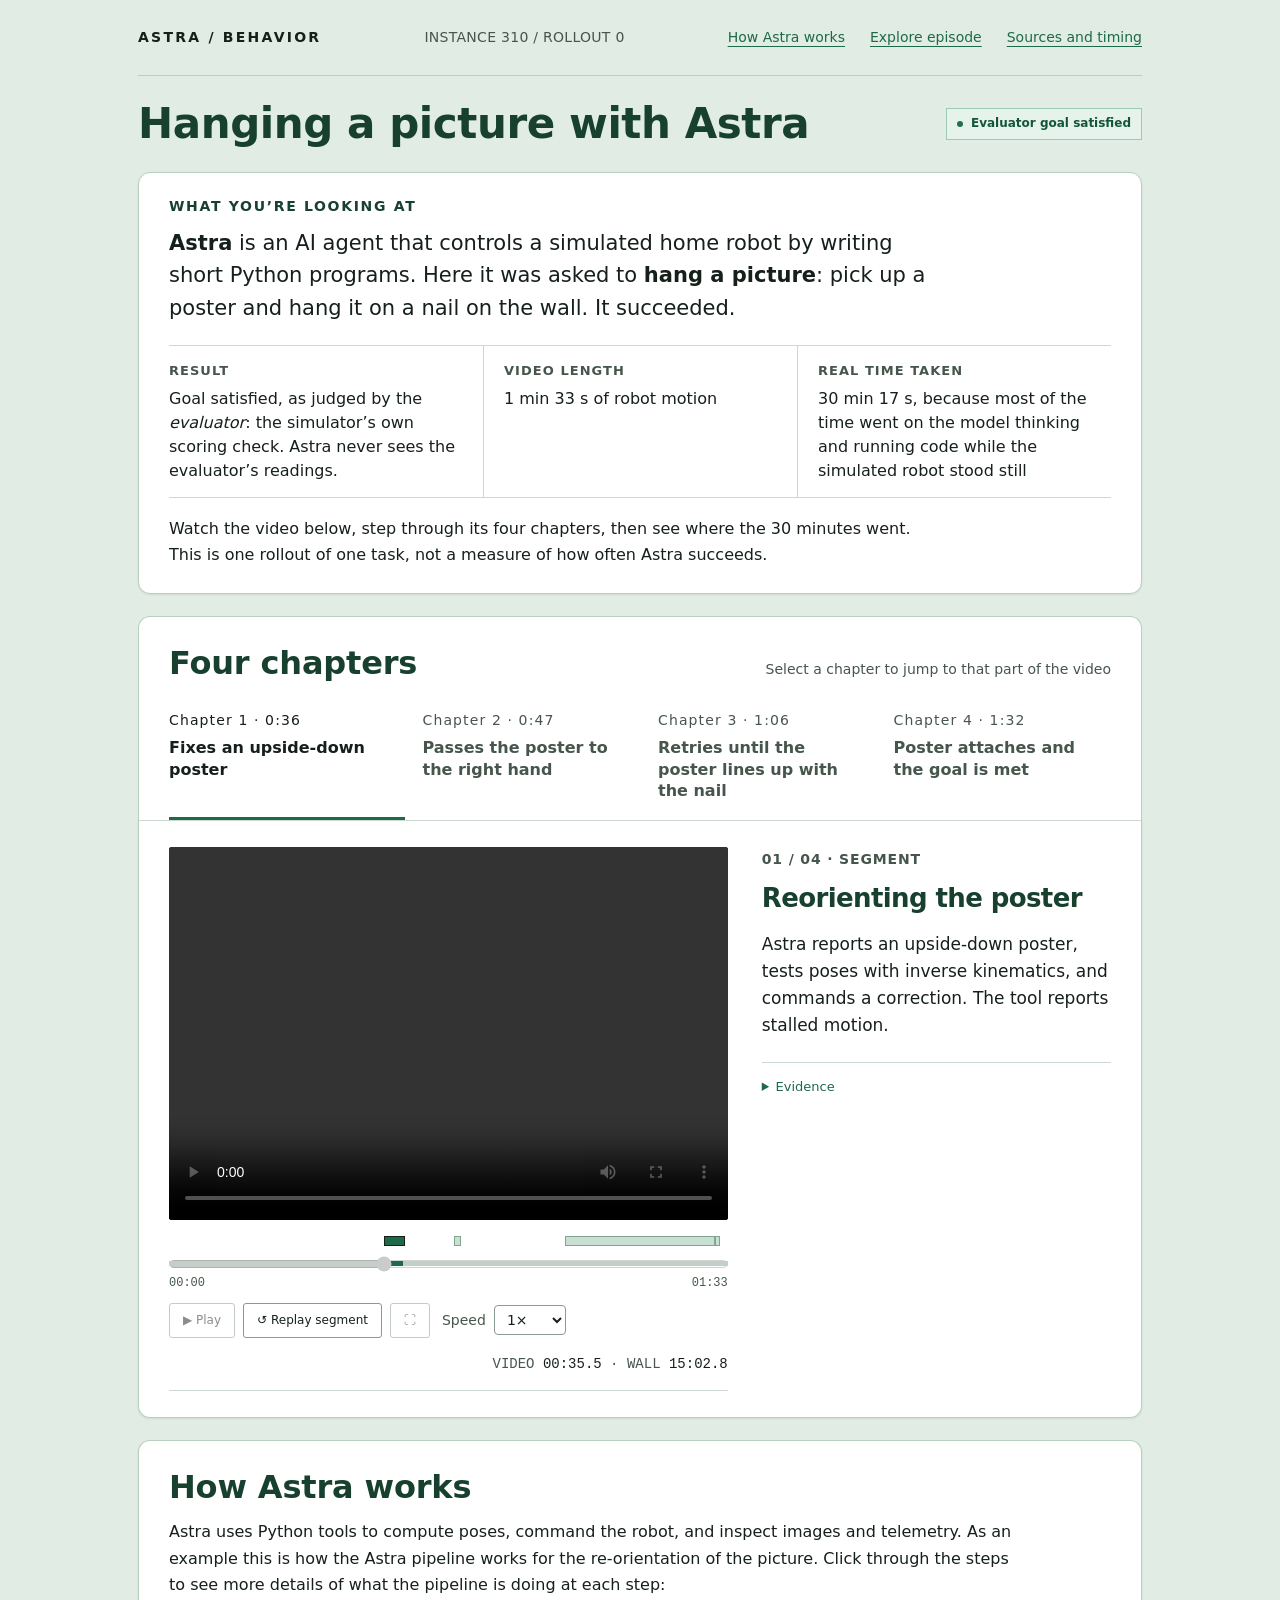
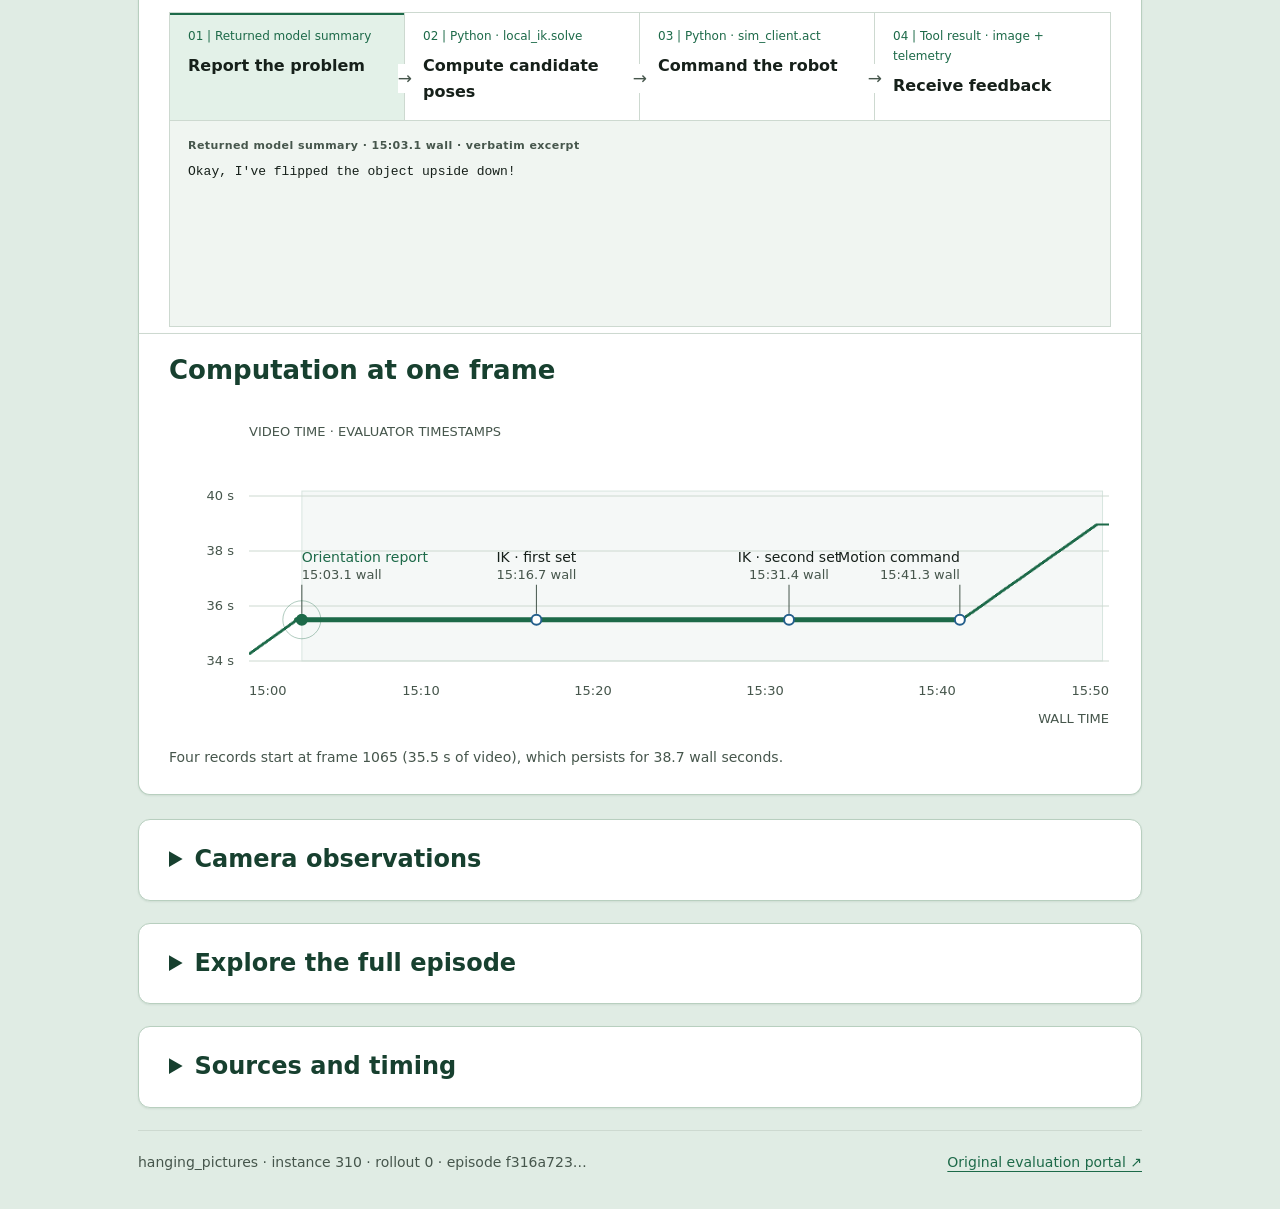
==== commit 7b78ae0c: "Fix walkthrough labels and refresh the updated browser assets" ====
--- a/index.html
+++ b/index.html
@@ -1,10 +1,10 @@
 <!doctype html>
-<html lang="en"><head><meta charset="utf-8"><meta name="viewport" content="width=device-width,initial-scale=1"><meta name="description" content="A case study of one Astra hanging_pictures rollout, with synchronized video, tool calls and evaluator states."><title>Astra — Hanging a picture</title><link rel="stylesheet" href="case.css"><link rel="stylesheet" href="theme.css"><script src="full-data.js" defer></script><script src="diagrams.js?v=20261107-copy" defer></script><script src="story.js?v=20261107-copy" defer></script><script src="refinements.js?v=20261107-copy" defer></script><script src="case.js?v=20261107-copy" defer></script><script src="agent-loop.js" defer></script></head><body><div class="wrap">
+<html lang="en"><head><meta charset="utf-8"><meta name="viewport" content="width=device-width,initial-scale=1"><meta name="description" content="A case study of one Astra hanging_pictures rollout, with synchronized video, tool calls and evaluator states."><title>Astra — Hanging a picture</title><link rel="stylesheet" href="case.css?v=20261109-polish"><link rel="stylesheet" href="theme.css"><script src="full-data.js" defer></script><script src="diagrams.js?v=20261107-copy" defer></script><script src="story.js?v=20261109-polish" defer></script><script src="refinements.js?v=20261107-copy" defer></script><script src="case.js?v=20261109-polish" defer></script><script src="agent-loop.js?v=20261109-polish" defer></script></head><body><div class="wrap">
 <header class="mast"><a class="brand" href="index.html">ASTRA / BEHAVIOR</a><small>INSTANCE 310 / ROLLOUT 0</small><nav><a href="#agentLoop">How Astra works</a><a href="#episodeExploration">Explore episode</a><a href="#method">Sources and timing</a></nav></header>
 <section class="hero compactTitle"><h1>Hanging a picture with Astra</h1><span class="status">Evaluator goal satisfied</span></section>
 
-<section id="overview" class="overview" aria-labelledby="overviewTitle">
-<h2 id="overviewTitle" class="overviewTitle">What you’re looking at</h2>
+<section id="overview" class="overview" aria-labelledby="introOverviewTitle">
+<h2 id="introOverviewTitle" class="overviewTitle">What you’re looking at</h2>
 <p class="overviewLead"><strong>Astra</strong> is an AI agent that controls a simulated home robot by writing short Python programs. Here it was asked to <strong>hang a picture</strong>: pick up a poster and hang it on a nail on the wall. It succeeded.</p>
 <dl class="overviewFacts">
 <div><dt>Result</dt><dd>Goal satisfied, as judged by the <em>evaluator</em>: the simulator’s own scoring check. Astra never sees the evaluator’s readings.</dd></div>
@@ -14,7 +14,7 @@
 <p class="overviewGuide">Watch the video below, step through its four chapters, then see where the 30 minutes went. This is one rollout of one task, not a measure of how often Astra succeeds.</p>
 </section>
 
-<div class="sectionlabel chaptersHead"><h2 id="chaptersTitle">Four chapters</h2><span>Select a chapter to play that part of the video</span></div>
+<div class="sectionlabel chaptersHead"><h2 id="chaptersTitle">Four chapters</h2><span>Select a chapter to jump to that part of the video</span></div>
 <nav id="moments" class="momentnav" aria-labelledby="chaptersTitle"></nav>
 <main><section class="mainfigure" aria-label="Selected evidence moment"><div><div class="screen"><label>ORIGINAL ROLLOUT / 30 FPS</label><video id="rollout" controls preload="metadata" aria-label="Original episode rollout" src="media/episode.mp4"></video><div id="mediaError" class="error" hidden>Video unavailable. Images and records remain accessible.</div></div><div class="videoScrubber"><div id="videoBands" class="videoBands"></div><label class="sr-only" for="videoSeek">Episode video position</label><input id="videoSeek" type="range" min="0" max="2788" step="1" value="1065" disabled><div class="scrubberAxis"><span>00:00</span><span>01:33</span></div><p id="scrubberCaption"></p></div><div class="playcontrols"><div class="transport"><button id="togglePlayback" aria-label="Play episode video" disabled>▶ Play</button><button id="replay">↺ Replay segment</button><button id="videoFullscreen" aria-label="Full screen video" disabled>⛶</button><label class="speedControl" for="videoSpeed">Speed <select id="videoSpeed"><option value="0.5">0.5×</option><option value="1" selected>1×</option><option value="1.5">1.5×</option><option value="2">2×</option></select></label></div><div class="clocks"><div>VIDEO <strong id="videoClock">—</strong><span class="clockDetail"> · FRAME <strong id="frameClock">—</strong></span></div><div>WALL <strong id="wallClock">—</strong></div></div></div><p id="clipCaption" class="figcaption"></p><p class="clockNote"><strong>Two clocks.</strong> Video tracks simulation frames. Wall time includes computation between actions.</p></div><aside class="explanation"><p id="momentLabel" class="eyebrow"></p><h2 id="momentTitle"></h2><p id="momentQuestion" class="question"></p><blockquote id="segmentQuote" class="segmentQuote" hidden></blockquote><details class="segmentDetails"><summary>Evidence</summary><div id="steps" class="evidenceSteps" aria-label="Evidence sequence"></div><div class="interpretation"><strong>Reading the records</strong><p id="interpretation"></p></div></details><div class="momentlinks"><a id="momentLink" href="#">Link to segment ↗</a><a id="inspectLink" href="#selectedSource">View source record ↓</a></div></aside></section>
 
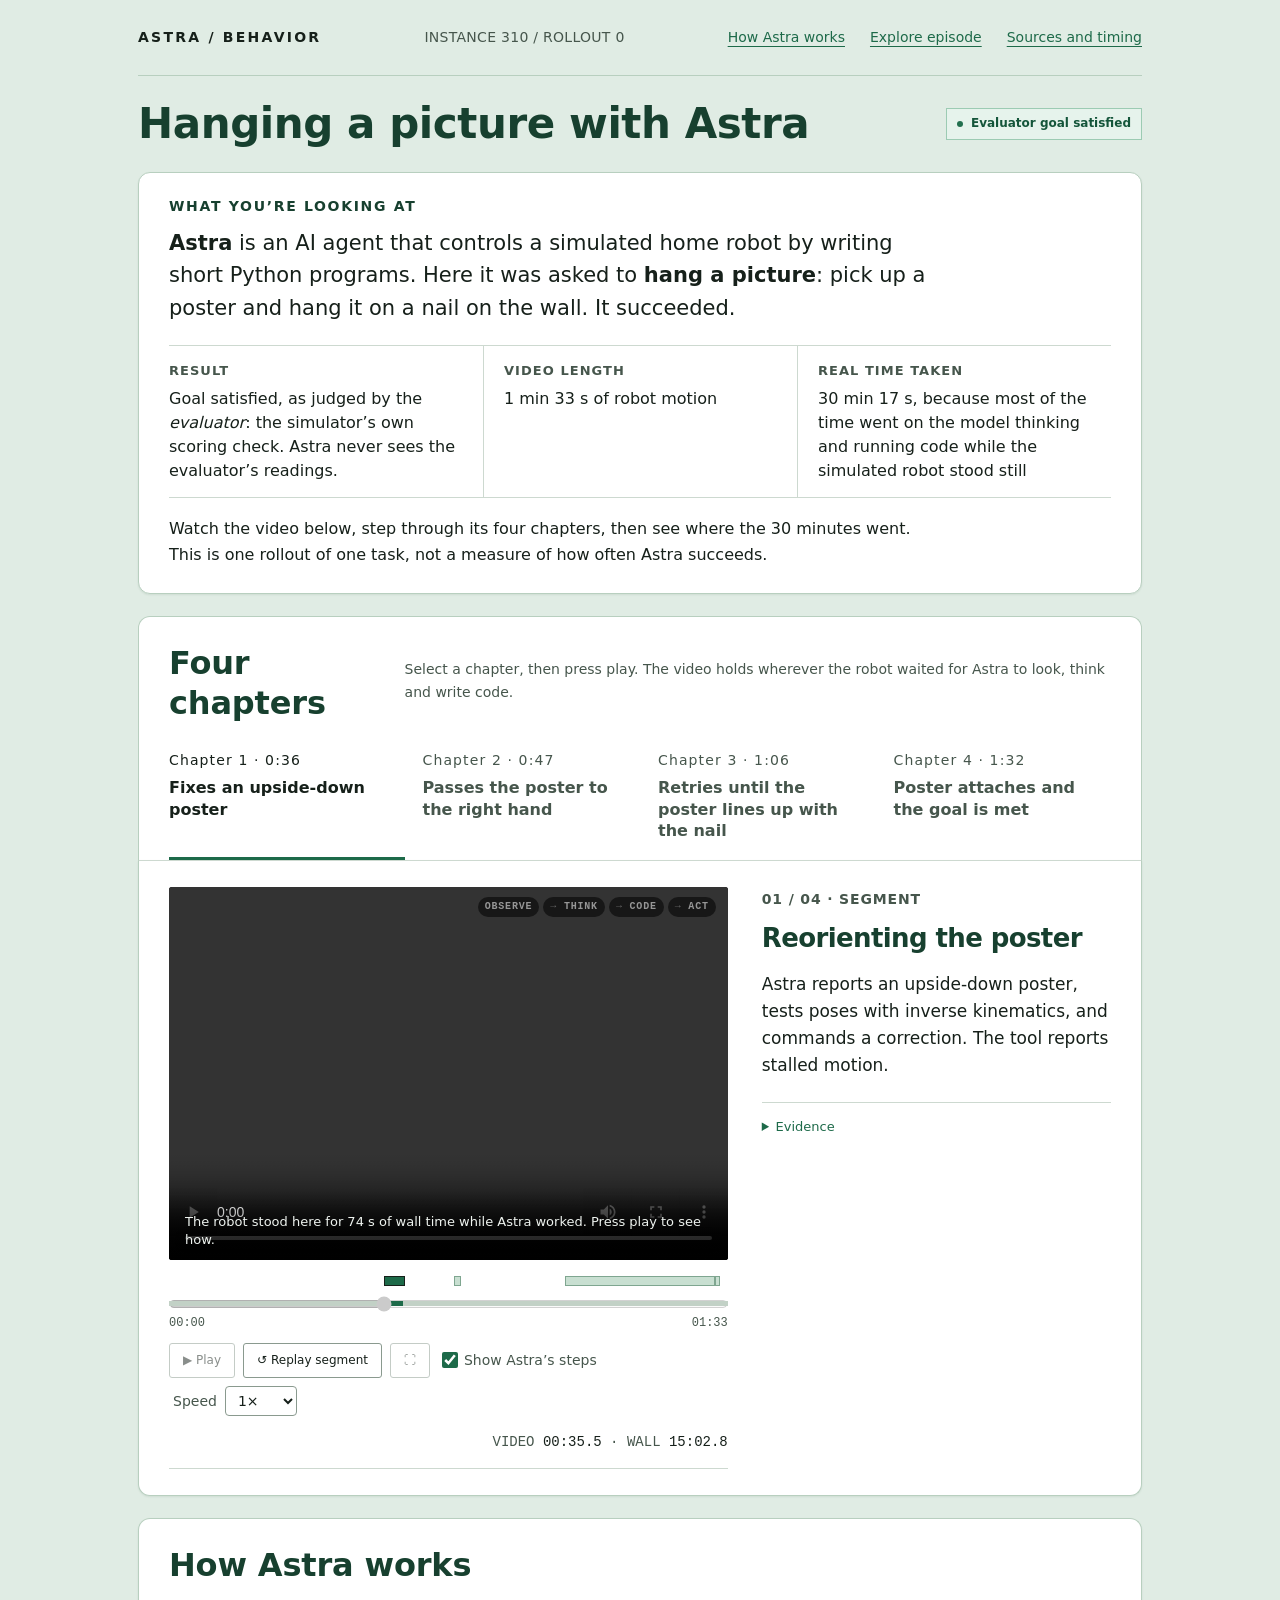
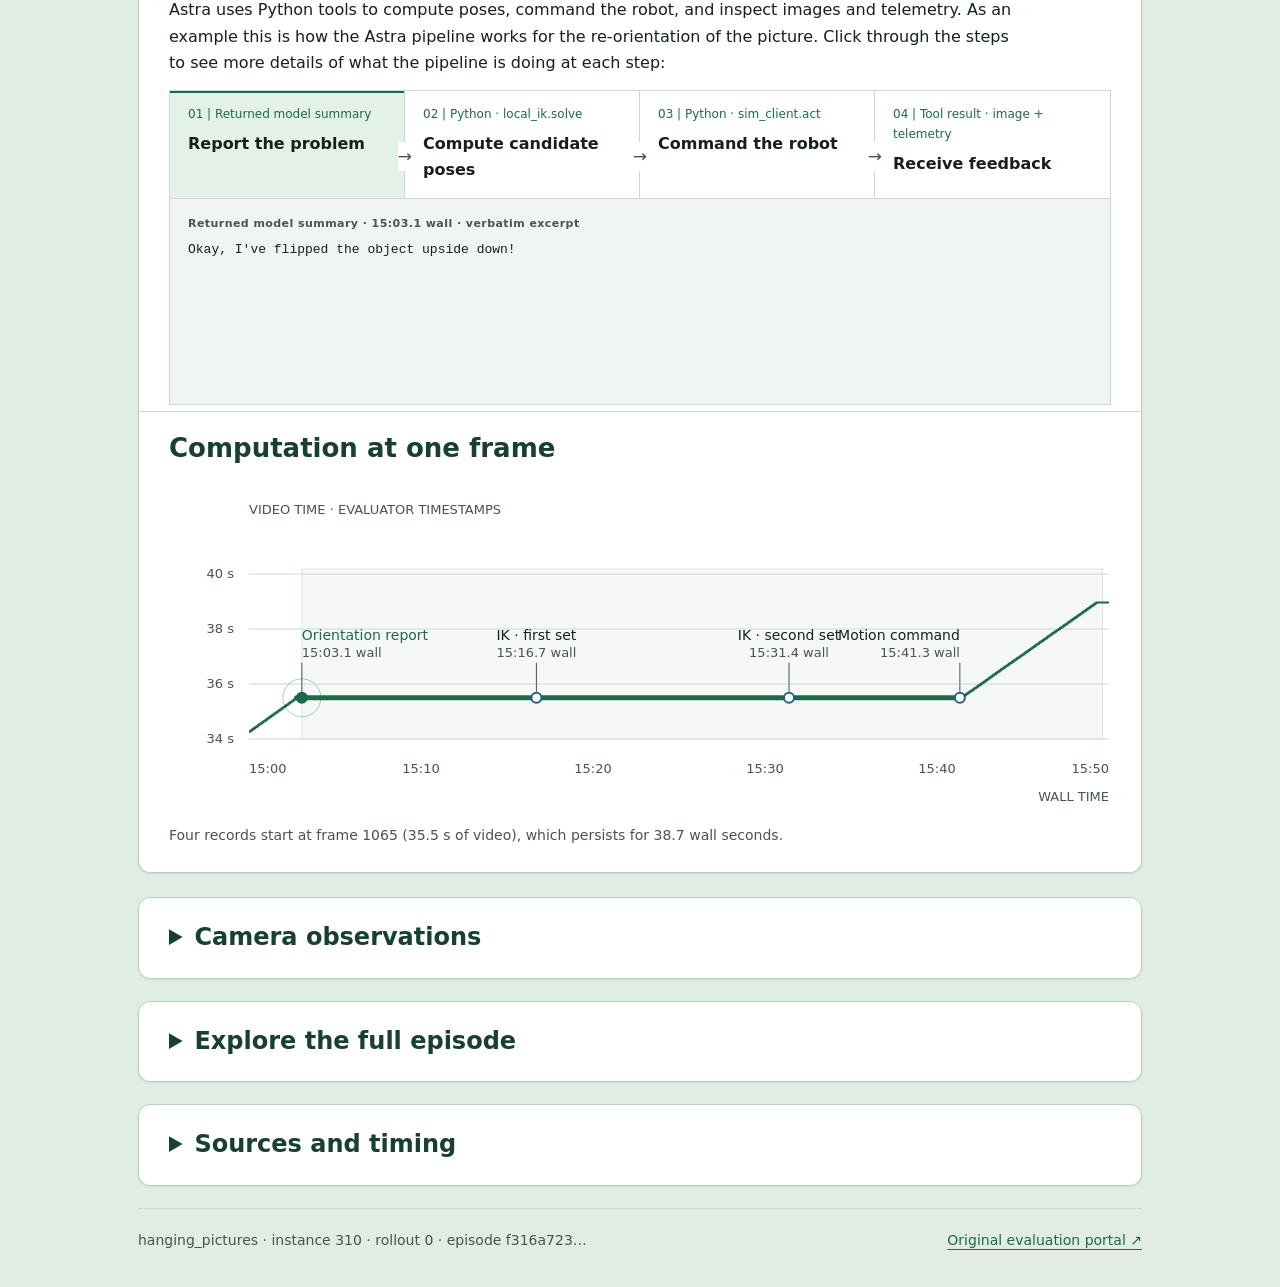
==== commit bfd9a607: "refactor: include what astra is doing in video and bug fixes" ====
--- a/index.html
+++ b/index.html
@@ -1,5 +1,5 @@
 <!doctype html>
-<html lang="en"><head><meta charset="utf-8"><meta name="viewport" content="width=device-width,initial-scale=1"><meta name="description" content="A case study of one Astra hanging_pictures rollout, with synchronized video, tool calls and evaluator states."><title>Astra — Hanging a picture</title><link rel="stylesheet" href="case.css?v=20261109-polish"><link rel="stylesheet" href="theme.css"><script src="full-data.js" defer></script><script src="diagrams.js?v=20261107-copy" defer></script><script src="story.js?v=20261109-polish" defer></script><script src="refinements.js?v=20261107-copy" defer></script><script src="case.js?v=20261109-polish" defer></script><script src="agent-loop.js?v=20261109-polish" defer></script></head><body><div class="wrap">
+<html lang="en"><head><meta charset="utf-8"><meta name="viewport" content="width=device-width,initial-scale=1"><meta name="description" content="A case study of one Astra hanging_pictures rollout, with synchronized video, tool calls and evaluator states."><title>Astra — Hanging a picture</title><link rel="stylesheet" href="case.css?v=20261109-polish"><link rel="stylesheet" href="theme.css?v=20261110-process"><script src="full-data.js" defer></script><script src="diagrams.js?v=20261110-process" defer></script><script src="story.js?v=20261109-polish" defer></script><script src="refinements.js?v=20261110-process" defer></script><script src="case.js?v=20261110-process" defer></script><script src="process.js?v=20261110-process" defer></script><script src="agent-loop.js?v=20261110-process" defer></script></head><body><div class="wrap">
 <header class="mast"><a class="brand" href="index.html">ASTRA / BEHAVIOR</a><small>INSTANCE 310 / ROLLOUT 0</small><nav><a href="#agentLoop">How Astra works</a><a href="#episodeExploration">Explore episode</a><a href="#method">Sources and timing</a></nav></header>
 <section class="hero compactTitle"><h1>Hanging a picture with Astra</h1><span class="status">Evaluator goal satisfied</span></section>
 
@@ -14,9 +14,9 @@
 <p class="overviewGuide">Watch the video below, step through its four chapters, then see where the 30 minutes went. This is one rollout of one task, not a measure of how often Astra succeeds.</p>
 </section>
 
-<div class="sectionlabel chaptersHead"><h2 id="chaptersTitle">Four chapters</h2><span>Select a chapter to jump to that part of the video</span></div>
+<div class="sectionlabel chaptersHead"><h2 id="chaptersTitle">Four chapters</h2><span>Select a chapter, then press play. The video holds wherever the robot waited for Astra to look, think and write code.</span></div>
 <nav id="moments" class="momentnav" aria-labelledby="chaptersTitle"></nav>
-<main><section class="mainfigure" aria-label="Selected evidence moment"><div><div class="screen"><label>ORIGINAL ROLLOUT / 30 FPS</label><video id="rollout" controls preload="metadata" aria-label="Original episode rollout" src="media/episode.mp4"></video><div id="mediaError" class="error" hidden>Video unavailable. Images and records remain accessible.</div></div><div class="videoScrubber"><div id="videoBands" class="videoBands"></div><label class="sr-only" for="videoSeek">Episode video position</label><input id="videoSeek" type="range" min="0" max="2788" step="1" value="1065" disabled><div class="scrubberAxis"><span>00:00</span><span>01:33</span></div><p id="scrubberCaption"></p></div><div class="playcontrols"><div class="transport"><button id="togglePlayback" aria-label="Play episode video" disabled>▶ Play</button><button id="replay">↺ Replay segment</button><button id="videoFullscreen" aria-label="Full screen video" disabled>⛶</button><label class="speedControl" for="videoSpeed">Speed <select id="videoSpeed"><option value="0.5">0.5×</option><option value="1" selected>1×</option><option value="1.5">1.5×</option><option value="2">2×</option></select></label></div><div class="clocks"><div>VIDEO <strong id="videoClock">—</strong><span class="clockDetail"> · FRAME <strong id="frameClock">—</strong></span></div><div>WALL <strong id="wallClock">—</strong></div></div></div><p id="clipCaption" class="figcaption"></p><p class="clockNote"><strong>Two clocks.</strong> Video tracks simulation frames. Wall time includes computation between actions.</p></div><aside class="explanation"><p id="momentLabel" class="eyebrow"></p><h2 id="momentTitle"></h2><p id="momentQuestion" class="question"></p><blockquote id="segmentQuote" class="segmentQuote" hidden></blockquote><details class="segmentDetails"><summary>Evidence</summary><div id="steps" class="evidenceSteps" aria-label="Evidence sequence"></div><div class="interpretation"><strong>Reading the records</strong><p id="interpretation"></p></div></details><div class="momentlinks"><a id="momentLink" href="#">Link to segment ↗</a><a id="inspectLink" href="#selectedSource">View source record ↓</a></div></aside></section>
+<main><section class="mainfigure" aria-label="Selected evidence moment"><div><div class="screen"><label>ORIGINAL ROLLOUT / 30 FPS</label><video id="rollout" controls preload="metadata" aria-label="Original episode rollout" src="media/episode.mp4"></video><div id="mediaError" class="error" hidden>Video unavailable. Images and records remain accessible.</div></div><div class="videoScrubber"><div id="videoBands" class="videoBands"></div><label class="sr-only" for="videoSeek">Episode video position</label><input id="videoSeek" type="range" min="0" max="2788" step="1" value="1065" disabled><div class="scrubberAxis"><span>00:00</span><span>01:33</span></div><p id="scrubberCaption"></p></div><div class="playcontrols"><div class="transport"><button id="togglePlayback" aria-label="Play episode video" disabled>▶ Play</button><button id="replay">↺ Replay segment</button><button id="videoFullscreen" aria-label="Full screen video" disabled>⛶</button><label class="processToggle"><input id="processToggle" type="checkbox" checked> Show Astra’s steps</label><label class="speedControl" for="videoSpeed">Speed <select id="videoSpeed"><option value="0.5">0.5×</option><option value="1" selected>1×</option><option value="1.5">1.5×</option><option value="2">2×</option></select></label></div><div class="clocks"><div>VIDEO <strong id="videoClock">—</strong><span class="clockDetail"> · FRAME <strong id="frameClock">—</strong></span></div><div>WALL <strong id="wallClock">—</strong></div></div></div><p id="clipCaption" class="figcaption"></p><p class="clockNote"><strong>Two clocks.</strong> Video tracks simulation frames. Wall time includes computation between actions.</p></div><aside class="explanation"><p id="momentLabel" class="eyebrow"></p><h2 id="momentTitle"></h2><p id="momentQuestion" class="question"></p><blockquote id="segmentQuote" class="segmentQuote" hidden></blockquote><details class="segmentDetails"><summary>Evidence</summary><div id="steps" class="evidenceSteps" aria-label="Evidence sequence"></div><div class="interpretation"><strong>Reading the records</strong><p id="interpretation"></p></div></details><div class="momentlinks"><a id="momentLink" href="#">Link to segment ↗</a><a id="inspectLink" href="#selectedSource">View source record ↓</a></div></aside></section>
 
 <section id="agentLoop" class="agentLoop" aria-labelledby="agentLoopTitle">
 <div class="sectionlabel"><h2 id="agentLoopTitle">How Astra works</h2></div>
--- a/theme.css
+++ b/theme.css
@@ -184,3 +184,51 @@
 /* no dark focus box after clicking a chart point */
 .diagramEvent{-webkit-tap-highlight-color:transparent}
 .diagramEvent:focus:not(:focus-visible),.diagramEvent:focus:not(:focus-visible) *{outline:none}
+
+/* Process overlay (process.js): Observe → Think → Code → Act, layered over the rollout video. */
+.processToggle{display:inline-flex;align-items:center;gap:6px;font-size:14px;color:var(--muted);margin-left:4px;cursor:pointer}
+.processToggle input{accent-color:var(--accent);width:16px;height:16px;margin:0}
+.procOverlay{position:absolute;inset:0;pointer-events:none;color:#eef3ef;font:13px/1.4 system-ui,sans-serif}
+.procOverlay.off{display:none}
+.procStages{position:absolute;top:10px;right:12px;display:flex;gap:4px;margin:0;padding:0;list-style:none}
+.procStages li{font:600 10px/1 ui-monospace,monospace;letter-spacing:.08em;text-transform:uppercase;padding:5px 7px;border-radius:999px;background:rgba(0,0,0,.55);color:rgba(255,255,255,.55);transition:background .2s,color .2s}
+.procStages li+li::before{content:"→ ";color:rgba(255,255,255,.35)}
+.procStages li.on{color:#fff}
+.procStages li.on[data-stage=observe]{background:#3f4b47}
+.procStages li.on[data-stage=think]{background:#9a6a3c}
+.procStages li.on[data-stage=code]{background:#3f6889}
+.procStages li.on[data-stage=act]{background:#2f7356}
+.procFreeze{position:absolute;left:16px;top:40px;display:none;flex-direction:column;gap:4px;background:rgba(0,0,0,.66);padding:6px 8px;border-radius:4px;min-width:190px}
+.procFreezeTag{font:600 10px ui-monospace,monospace;letter-spacing:.08em;text-transform:uppercase;color:#f0c690}
+.procFreeze strong{font:500 12px ui-monospace,monospace}
+.procFreezeBar{display:block;height:3px;background:rgba(255,255,255,.2);border-radius:2px;overflow:hidden}
+.procFreezeBar::after{content:"";display:block;height:100%;width:var(--p,0%);background:#f0c690}
+.procCard{position:absolute;right:12px;top:42px;max-height:calc(100% - 54px);width:min(46%,320px);display:none;flex-direction:column;gap:8px;overflow:hidden;background:rgba(10,14,13,.84);border:1px solid rgba(255,255,255,.12);border-left:4px solid #6e7d77;border-radius:6px;padding:12px 14px;animation:procIn .25s ease-out}
+.procCard[data-stage=think],.procCard[data-stage=skip]{border-left-color:#c79b67}
+.procCard[data-stage=code]{border-left-color:#7a9dbd}
+.procCard[data-stage=act]{border-left-color:#79ad94}
+.procCard p{margin:0}
+.procCardHead{display:flex;justify-content:space-between;gap:8px;font:600 11px ui-monospace,monospace;letter-spacing:.08em;text-transform:uppercase}
+.procCardHead span{color:rgba(255,255,255,.6);font-weight:400;letter-spacing:0}
+.procCard strong{font-size:15px;line-height:1.3}
+.procCard img{width:100%;max-height:58%;object-fit:contain;border-radius:3px;background:#000}
+.procCard pre{margin:0;font:11.5px/1.45 ui-monospace,monospace;color:#cfe0f0;white-space:pre;overflow:hidden;text-overflow:ellipsis;background:rgba(0,0,0,.35);padding:8px;border-radius:4px}
+.procQuote{font-style:italic}
+.procNote{color:rgba(255,255,255,.65);font-size:12px}
+.procCaption{position:absolute;left:0;right:0;bottom:0;margin:0;padding:22px 16px 10px;background:linear-gradient(transparent,rgba(0,0,0,.72));font-size:13px}
+.procCaption:empty{display:none}
+.procOverlay.holding .procCard,.procOverlay.holding .procFreeze{display:flex}
+.procOverlay.holding .procCaption{display:none}
+@keyframes procIn{from{opacity:0;transform:translateX(8px)}to{opacity:1;transform:none}}
+@media (prefers-reduced-motion:reduce){.procCard{animation:none}.procStages li{transition:none}}
+@media (max-width:640px){
+  .procStages{top:auto;bottom:8px;right:8px;left:8px;justify-content:center}
+  .procStages li{padding:4px 5px;font-size:9px}
+  .procCard{left:8px;right:8px;top:8px;bottom:auto;width:auto;max-height:calc(100% - 48px);padding:8px 10px;gap:5px;font-size:12px}
+  .procCard img{max-height:70px}
+  .procCard strong{font-size:13px}
+  .procCard pre{font-size:10px;padding:6px}
+  .screen:has(.procOverlay.holding) label,.procOverlay.holding .procFreeze{display:none}
+  .procCaption{bottom:30px;padding-top:12px;font-size:12px}
+  .procFreeze{top:36px;left:8px;min-width:0}
+}
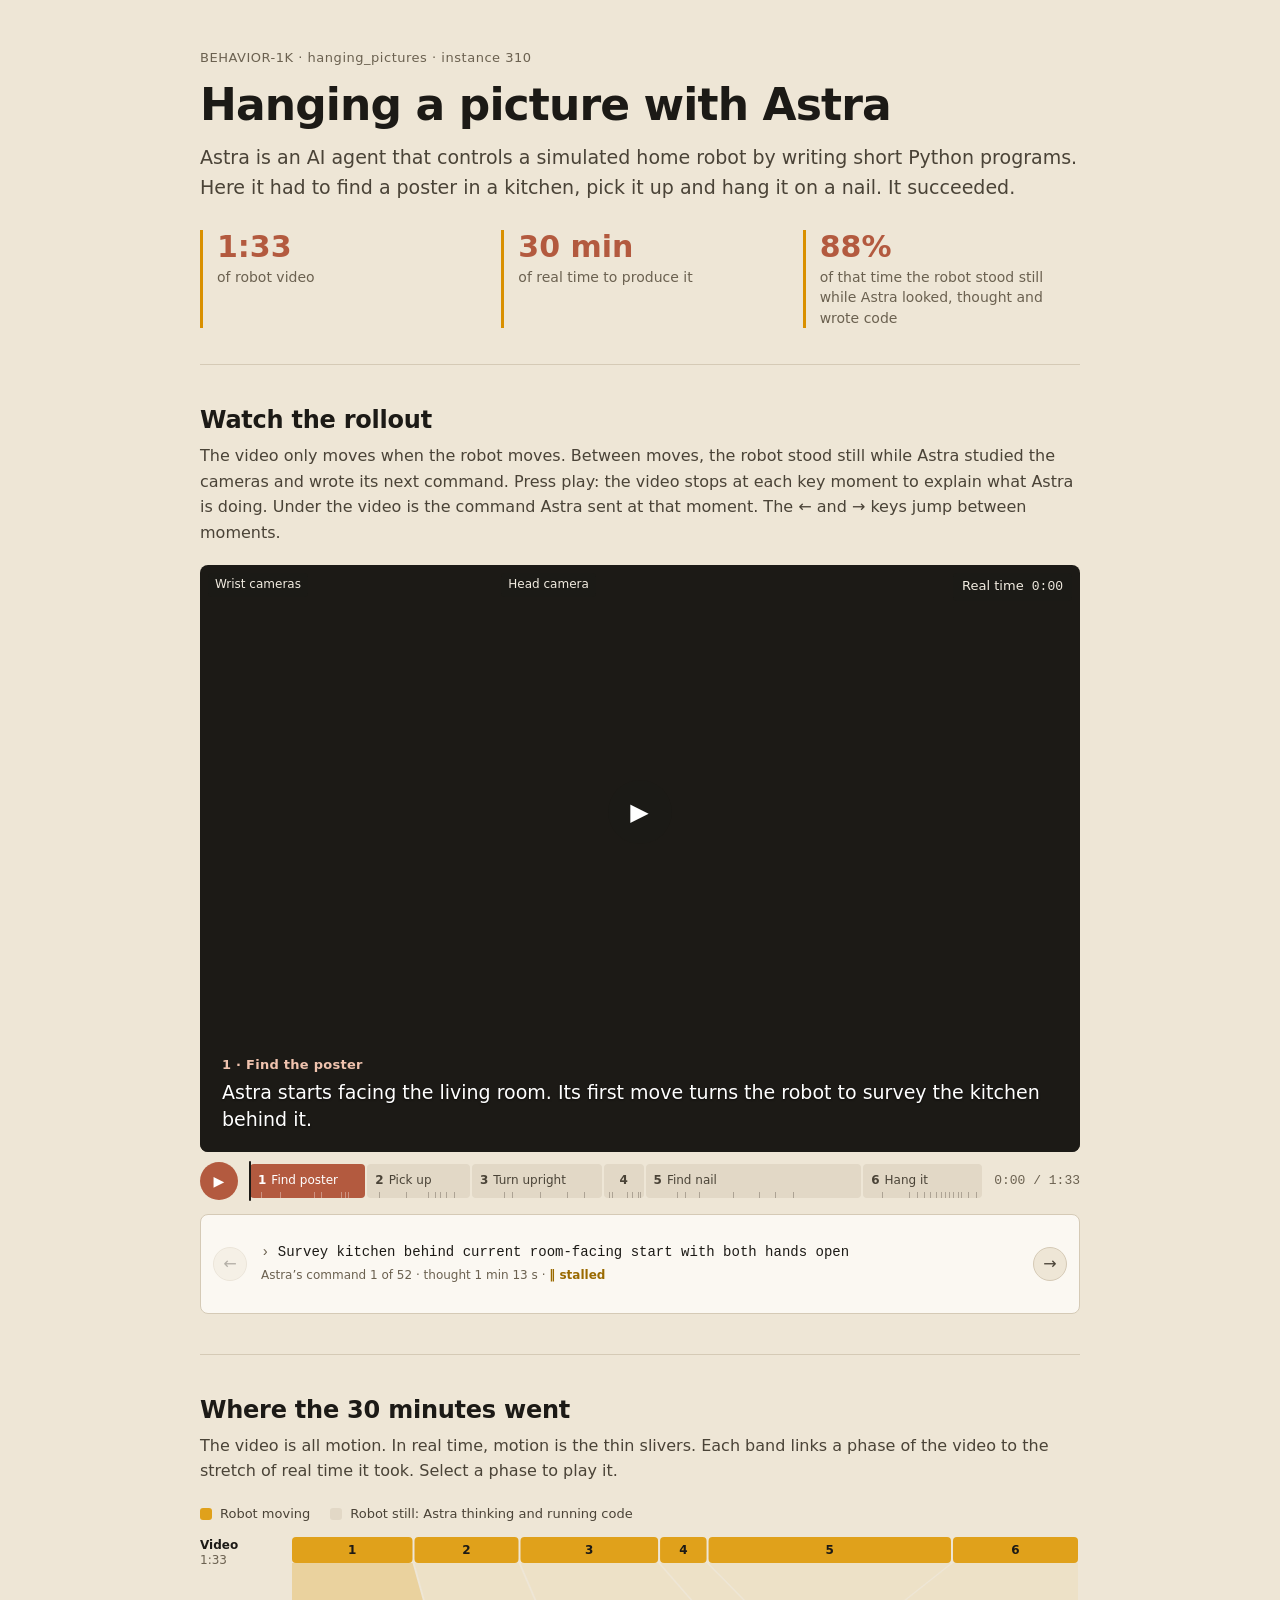
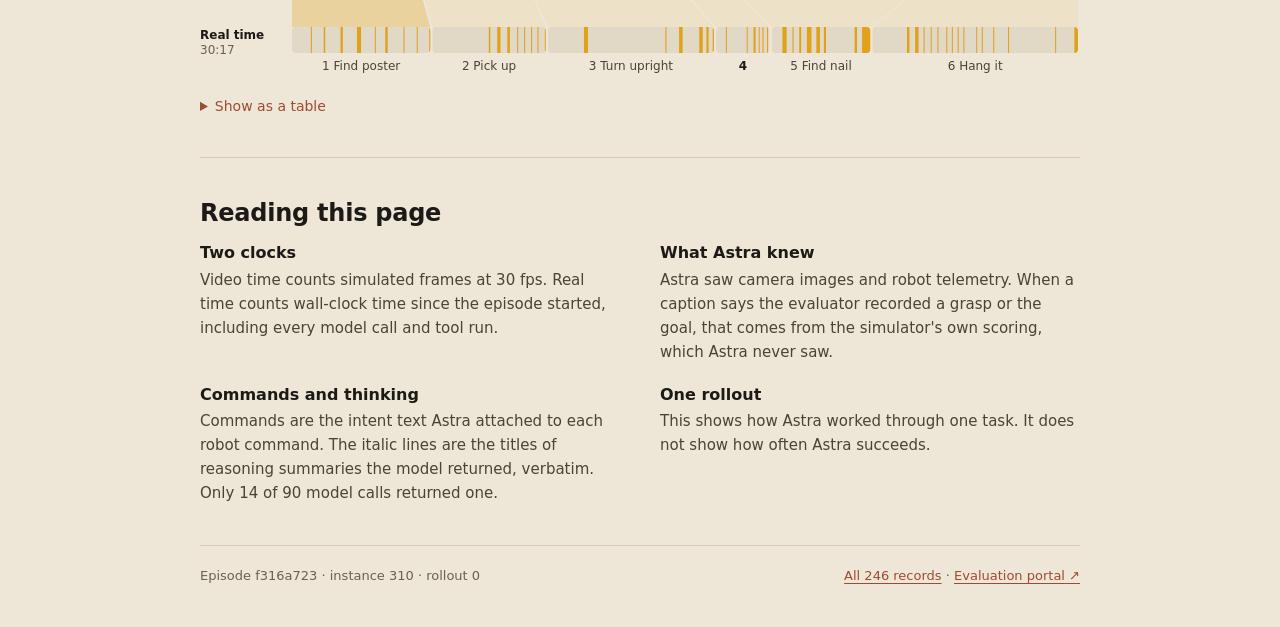
==== commit b77fa25d: "rework website, improve clarity of astra influence" ====
--- a/index.html
+++ b/index.html
@@ -1,32 +1,92 @@
 <!doctype html>
-<html lang="en"><head><meta charset="utf-8"><meta name="viewport" content="width=device-width,initial-scale=1"><meta name="description" content="A case study of one Astra hanging_pictures rollout, with synchronized video, tool calls and evaluator states."><title>Astra — Hanging a picture</title><link rel="stylesheet" href="case.css?v=20261109-polish"><link rel="stylesheet" href="theme.css?v=20261110-process"><script src="full-data.js" defer></script><script src="diagrams.js?v=20261110-process" defer></script><script src="story.js?v=20261109-polish" defer></script><script src="refinements.js?v=20261110-process" defer></script><script src="case.js?v=20261110-process" defer></script><script src="process.js?v=20261110-process" defer></script><script src="agent-loop.js?v=20261110-process" defer></script></head><body><div class="wrap">
-<header class="mast"><a class="brand" href="index.html">ASTRA / BEHAVIOR</a><small>INSTANCE 310 / ROLLOUT 0</small><nav><a href="#agentLoop">How Astra works</a><a href="#episodeExploration">Explore episode</a><a href="#method">Sources and timing</a></nav></header>
-<section class="hero compactTitle"><h1>Hanging a picture with Astra</h1><span class="status">Evaluator goal satisfied</span></section>
+<html lang="en">
+<head>
+<meta charset="utf-8">
+<meta name="viewport" content="width=device-width,initial-scale=1">
+<meta name="description" content="One Astra rollout of the BEHAVIOR hanging_pictures task: the robot video, each of Astra's moves, and where the 30 minutes went.">
+<title>Astra hangs a picture</title>
+<link rel="stylesheet" href="page.css?v=20261111">
+<script src="full-data.js" defer></script>
+<script src="page.js?v=20261111" defer></script>
+</head>
+<body>
+<main class="page">
 
-<section id="overview" class="overview" aria-labelledby="introOverviewTitle">
-<h2 id="introOverviewTitle" class="overviewTitle">What you’re looking at</h2>
-<p class="overviewLead"><strong>Astra</strong> is an AI agent that controls a simulated home robot by writing short Python programs. Here it was asked to <strong>hang a picture</strong>: pick up a poster and hang it on a nail on the wall. It succeeded.</p>
-<dl class="overviewFacts">
-<div><dt>Result</dt><dd>Goal satisfied, as judged by the <em>evaluator</em>: the simulator’s own scoring check. Astra never sees the evaluator’s readings.</dd></div>
-<div><dt>Video length</dt><dd>1 min 33 s of robot motion</dd></div>
-<div><dt>Real time taken</dt><dd>30 min 17 s, because most of the time went on the model thinking and running code while the simulated robot stood still</dd></div>
-</dl>
-<p class="overviewGuide">Watch the video below, step through its four chapters, then see where the 30 minutes went. This is one rollout of one task, not a measure of how often Astra succeeds.</p>
+<header class="top">
+  <p class="kicker">BEHAVIOR-1K · hanging_pictures · instance 310</p>
+  <h1>Hanging a picture with Astra</h1>
+  <p class="lede">Astra is an AI agent that controls a simulated home robot by writing short Python programs. Here it had to find a poster in a kitchen, pick it up and hang it on a nail. It succeeded.</p>
+  <div class="stats">
+    <div><strong id="statVideo">1:33</strong><span>of robot video</span></div>
+    <div><strong id="statWall">30 min</strong><span>of real time to produce it</span></div>
+    <div><strong id="statStill">88%</strong><span>of that time the robot stood still while Astra looked, thought and wrote code</span></div>
+  </div>
+</header>
+
+<section id="rollout" aria-labelledby="rolloutTitle">
+  <h2 id="rolloutTitle">Watch the rollout</h2>
+  <p class="intro">The video only moves when the robot moves. Between moves, the robot stood still while Astra studied the cameras and wrote its next command. Press play: the video stops at each key moment to explain what Astra is doing. Under the video is the command Astra sent at that moment. The ← and → keys jump between moments.</p>
+
+  <div class="viewer">
+  <div class="player">
+    <div class="screen">
+      <video id="video" src="media/episode.mp4" muted playsinline preload="auto" aria-label="Rollout video: wrist cameras on the left, head camera on the right"></video>
+      <span class="cam cam-wrist" aria-hidden="true">Wrist cameras</span>
+      <span class="cam cam-head" aria-hidden="true">Head camera</span>
+      <span class="realclock" title="Real time since the episode started, when this frame was on screen">Real time <strong id="wallClock">0:00</strong></span>
+      <button id="bigPlay" class="bigplay" type="button" aria-label="Play the rollout">▶</button>
+      <div class="caption" id="caption" aria-live="polite">
+        <p class="captionPhase" id="captionPhase"></p>
+        <p class="captionText" id="captionText"></p>
+        <span class="holdBar" aria-hidden="true"><i id="holdBar"></i></span>
+      </div>
+    </div>
+    <div class="controls">
+      <button id="play" type="button" class="round" aria-label="Play">▶</button>
+      <div class="strip" id="strip" aria-label="Phases of the rollout"><span class="playhead" id="playhead" aria-hidden="true"></span></div>
+      <span id="videoClock" class="mono">0:00 / 1:33</span>
+    </div>
+  </div>
+  <div class="cmdCard">
+    <button id="cmdPrev" class="step" type="button" aria-label="Previous command">←</button>
+    <div class="cmdBody" aria-live="polite">
+      <div id="cmdThinks"></div>
+      <p class="cmdText" id="cmdText"></p>
+      <p class="meta" id="cmdMeta"></p>
+    </div>
+    <button id="cmdNext" class="step" type="button" aria-label="Next command">→</button>
+  </div>
+  </div>
 </section>
 
-<div class="sectionlabel chaptersHead"><h2 id="chaptersTitle">Four chapters</h2><span>Select a chapter, then press play. The video holds wherever the robot waited for Astra to look, think and write code.</span></div>
-<nav id="moments" class="momentnav" aria-labelledby="chaptersTitle"></nav>
-<main><section class="mainfigure" aria-label="Selected evidence moment"><div><div class="screen"><label>ORIGINAL ROLLOUT / 30 FPS</label><video id="rollout" controls preload="metadata" aria-label="Original episode rollout" src="media/episode.mp4"></video><div id="mediaError" class="error" hidden>Video unavailable. Images and records remain accessible.</div></div><div class="videoScrubber"><div id="videoBands" class="videoBands"></div><label class="sr-only" for="videoSeek">Episode video position</label><input id="videoSeek" type="range" min="0" max="2788" step="1" value="1065" disabled><div class="scrubberAxis"><span>00:00</span><span>01:33</span></div><p id="scrubberCaption"></p></div><div class="playcontrols"><div class="transport"><button id="togglePlayback" aria-label="Play episode video" disabled>▶ Play</button><button id="replay">↺ Replay segment</button><button id="videoFullscreen" aria-label="Full screen video" disabled>⛶</button><label class="processToggle"><input id="processToggle" type="checkbox" checked> Show Astra’s steps</label><label class="speedControl" for="videoSpeed">Speed <select id="videoSpeed"><option value="0.5">0.5×</option><option value="1" selected>1×</option><option value="1.5">1.5×</option><option value="2">2×</option></select></label></div><div class="clocks"><div>VIDEO <strong id="videoClock">—</strong><span class="clockDetail"> · FRAME <strong id="frameClock">—</strong></span></div><div>WALL <strong id="wallClock">—</strong></div></div></div><p id="clipCaption" class="figcaption"></p><p class="clockNote"><strong>Two clocks.</strong> Video tracks simulation frames. Wall time includes computation between actions.</p></div><aside class="explanation"><p id="momentLabel" class="eyebrow"></p><h2 id="momentTitle"></h2><p id="momentQuestion" class="question"></p><blockquote id="segmentQuote" class="segmentQuote" hidden></blockquote><details class="segmentDetails"><summary>Evidence</summary><div id="steps" class="evidenceSteps" aria-label="Evidence sequence"></div><div class="interpretation"><strong>Reading the records</strong><p id="interpretation"></p></div></details><div class="momentlinks"><a id="momentLink" href="#">Link to segment ↗</a><a id="inspectLink" href="#selectedSource">View source record ↓</a></div></aside></section>
-
-<section id="agentLoop" class="agentLoop" aria-labelledby="agentLoopTitle">
-<div class="sectionlabel"><h2 id="agentLoopTitle">How Astra works</h2></div>
-<p class="agentIntro">Astra uses Python tools to compute poses, command the robot, and inspect images and telemetry. As an example this is how the Astra pipeline works for the re-orientation of the picture. Click through the steps to see more details of what the pipeline is doing at each step: </p>
-<div id="loopSteps" class="loopSteps" aria-label="Recorded agent and tool sequence"></div>
-<div id="loopEvidenceDisclosure" class="loopDisclosure"><div class="loopEvidence"><div><p id="loopEvidenceLabel" class="eyebrow"></p><p id="loopEvidenceText"></p></div></div></div>
+<section id="time" aria-labelledby="timeTitle">
+  <h2 id="timeTitle">Where the 30 minutes went</h2>
+  <p class="intro">The video is all motion. In real time, motion is the thin slivers. Each band links a phase of the video to the stretch of real time it took. Select a phase to play it.</p>
+  <div class="legend" aria-hidden="true"><span><i class="key moving"></i>Robot moving</span><span><i class="key still"></i>Robot still: Astra thinking and running code</span></div>
+  <div class="chart" id="chart"></div>
+  <div class="tooltip" id="tooltip" role="status" hidden></div>
+  <details class="tableView">
+    <summary>Show as a table</summary>
+    <div class="tableScroll"><table id="phaseTable"><thead><tr><th>Phase</th><th>Video</th><th>Real time</th><th>Moves</th><th>Stalled</th><th>Timed out</th></tr></thead><tbody></tbody></table></div>
+  </details>
 </section>
 
-<section id="segmentAnalysis" class="episodeDiagram" aria-labelledby="diagramTitle"><div class="sectionlabel"><h3 id="diagramTitle"></h3></div><div id="diagramBody"></div><p id="diagramCaption" class="figcaption"></p><p id="diagramSelection" class="diagramSelection" aria-live="polite"></p></section>
-<details id="cameraDisclosure" class="analysisDisclosure"><summary>Camera observations</summary><section id="cameraAnalysis" class="observationSection"><div id="observations" class="observations"></div></section></details>
-<details id="episodeExploration" class="analysisDisclosure"><summary>Explore the full episode</summary><section id="timingAnalysis" class="clockHero" aria-labelledby="clockHeroTitle"><div class="sectionlabel"><h2 id="clockHeroTitle">93 seconds of video. 30 minutes of wall time.</h2></div><div id="clockOverview"><!-- CLOCK_OVERVIEW --><svg xmlns="http://www.w3.org/2000/svg" id="clockChart" viewBox="0 0 1000 360" role="group" aria-labelledby="overviewTitle overviewDesc"><title id="overviewTitle">Video time against wall time</title><desc id="overviewDesc">A step line from evaluator timestamps. Faint bands select the four segments. Thick horizontal runs exceed thirty seconds at the same frame. Use left and right arrows on the clock inspector to move through wall time.</desc><style>text{font-family:system-ui,sans-serif;fill:var(--muted);font-size:13px}.grid{stroke:var(--line);stroke-width:1}.curve{fill:none;stroke:var(--accent);stroke-width:2}.plateau{stroke:var(--accent);stroke-width:5;stroke-linecap:round}.segmentBand{fill:var(--accent);fill-opacity:.045;stroke:var(--accent);stroke-opacity:.15}.overviewEvent{cursor:pointer}.overviewEvent text{fill:var(--ink);font-size:13px}.overviewEvent:focus{outline:2px solid var(--accent)}.segmentLeader{stroke:var(--muted);stroke-width:1}.crosshair{stroke:var(--ink);stroke-width:1;stroke-dasharray:3 4;pointer-events:none}#clockInspector{pointer-events:none}#overviewReadout{pointer-events:all}.readoutText{fill:var(--ink);font-family:ui-monospace,monospace;font-size:13px}</style><rect width="1000" height="360" fill="var(--paper)"/><a href="#moment=orientation" data-moment="orientation" class="overviewEvent bandEvent" aria-label="Select 01 Orientation segment band"><rect class="segmentBand" x="507.47771336535806" y="90" width="22.03632091547769" height="185"/></a><a href="#moment=transfer" data-moment="transfer" class="overviewEvent bandEvent" aria-label="Select 02 Hand transfer segment band"><rect class="segmentBand" x="594.7576764800833" y="90" width="5.450742190568008" height="185"/></a><a href="#moment=alignment" data-moment="alignment" class="overviewEvent bandEvent" aria-label="Select 03 Alignment segment band"><rect class="segmentBand" x="664.3562330615719" y="90" width="271.6464831692788" height="185"/></a><a href="#moment=completion" data-moment="completion" class="overviewEvent bandEvent" aria-label="Select 04 Success segment band"><rect class="segmentBand" x="936.0027162308506" y="90" width="3.9972837691493623" height="185"/></a><line class="grid" x1="80" y1="275" x2="940" y2="275"/><text x="66" y="279" text-anchor="end">0 s</text><line class="grid" x1="80" y1="216.8938307030129" x2="940" y2="216.8938307030129"/><text x="66" y="220.8938307030129" text-anchor="end">30 s</text><line class="grid" x1="80" y1="158.78766140602582" x2="940" y2="158.78766140602582"/><text x="66" y="162.78766140602582" text-anchor="end">60 s</text><line class="grid" x1="80" y1="95" x2="940" y2="95"/><text x="66" y="99" text-anchor="end">93 s</text><text x="80" y="303" text-anchor="start">0</text><text x="364.0158466506594" y="303" text-anchor="middle">10 min</text><text x="648.0316933013188" y="303" text-anchor="middle">20 min</text><text x="940" y="303" text-anchor="end">30:16.8 wall</text><text x="80" y="28">VIDEO TIME</text><path class="curve" d="M80.00,275.00H114.78V275.00H114.82V274.94H114.85V274.87H114.89V274.81H114.92V274.74H114.96V274.68H115.00V274.61H115.03V274.55H115.07V274.48H115.11V274.42H115.14V274.35H115.18V274.29H115.21V274.23H115.25V274.16H115.28V274.10H115.32V274.03H115.36V273.97H115.40V273.90H115.43V273.84H115.47V273.77H115.51V273.71H115.54V273.64H115.57V273.58H115.61V273.52H115.64V273.45H115.68V273.39H115.72V273.32H115.75V273.26H115.79V273.19H115.82V273.13H115.86V273.06H115.90V273.00H115.94V272.93H115.97V272.87H116.00V272.80H116.04V272.74H116.08V272.68H116.11V272.61H116.15V272.55H116.18V272.48H116.21V272.42H116.25V272.35H116.29V272.29H133.10V272.22H133.14V272.16H133.18V272.09H133.21V272.03H133.25V271.97H133.28V271.90H133.32V271.84H133.35V271.77H133.39V271.71H133.43V271.64H133.46V271.58H133.49V271.51H133.53V271.45H133.57V271.38H133.60V271.32H133.64V271.26H133.67V271.19H133.71V271.13H133.74V271.06H133.77V271.00H133.81V270.93H133.84V270.87H133.88V270.80H133.91V270.74H133.95V270.67H133.98V270.61H134.01V270.55H134.05V270.48H134.08V270.42H134.12V270.35H134.15V270.29H134.19V270.22H134.23V270.16H134.26V270.09H134.30V270.03H134.33V269.96H134.37V269.90H134.40V269.84H134.44V269.77H134.47V269.71H134.51V269.64H134.54V269.58H134.58V269.51H134.61V269.45H134.65V269.38H134.68V269.32H134.72V269.25H134.75V269.19H134.79V269.12H134.82V269.06H134.85V269.00H134.89V268.93H134.92V268.87H134.96V268.80H134.99V268.74H135.03V268.67H135.06V268.61H135.09V268.54H135.13V268.48H135.16V268.41H135.20V268.35H135.23V268.29H135.27V268.22H135.30V268.16H135.34V268.09H135.37V268.03H135.41V267.96H135.44V267.90H135.48V267.83H135.51V267.77H135.54V267.70H135.58V267.64H151.14V267.58H151.17V267.51H151.21V267.45H151.24V267.38H151.28V267.32H151.31V267.25H151.35V267.19H151.38V267.12H151.42V267.06H151.45V266.99H151.48V266.93H151.52V266.87H151.55V266.80H151.58V266.74H151.62V266.67H151.66V266.61H151.69V266.54H151.73V266.48H151.76V266.41H151.80V266.35H151.83V266.28H151.87V266.22H151.90V266.15H151.94V266.09H151.97V266.03H152.01V265.96H152.04V265.90H152.07V265.83H152.11V265.77H152.14V265.70H152.18V265.64H152.21V265.57H152.25V265.51H152.28V265.44H152.32V265.38H152.35V265.32H152.39V265.25H152.42V265.19H152.46V265.12H152.49V265.06H152.53V264.99H152.56V264.93H152.60V264.86H152.63V264.80H152.67V264.73H152.70V264.67H152.74V264.61H152.77V264.54H152.81V264.48H152.84V264.41H152.88V264.35H152.91V264.28H152.95V264.22H152.98V264.15H153.02V264.09H153.05V264.02H153.09V263.96H153.12V263.90H153.16V263.83H153.20V263.77H153.23V263.70H153.27V263.64H153.30V263.57H153.34V263.51H153.37V263.44H153.41V263.38H153.45V263.31H153.48V263.25H153.52V263.19H153.55V263.12H153.59V263.06H153.62V262.99H153.66V262.93H153.69V262.86H153.73V262.80H153.76V262.73H153.80V262.67H153.83V262.60H153.87V262.54H153.90V262.47H153.94V262.41H153.97V262.35H154.01V262.28H154.04V262.22H154.08V262.15H154.11V262.09H154.15V262.02H154.18V261.96H154.22V261.89H154.25V261.83H154.29V261.76H154.32V261.70H154.36V261.64H154.39V261.57H154.42V261.51H154.46V261.44H154.49V261.38H154.53V261.31H154.56V261.25H154.60V261.18H154.63V261.12H154.67V261.05H154.70V260.99H154.74V260.93H154.77V260.86H154.81V260.80H154.84V260.73H154.88V260.67H154.91V260.60H154.95V260.54H154.98V260.47H155.02V260.41H155.05V260.34H155.09V260.28H155.12V260.22H155.15V260.15H155.19V260.09H155.22V260.02H155.26V259.96H155.29V259.89H155.33V259.83H155.37V259.76H155.40V259.70H155.43V259.63H155.47V259.57H155.50V259.51H170.67V259.44H170.71V259.38H170.74V259.31H170.78V259.25H170.81V259.18H170.85V259.12H170.89V259.05H170.92V258.99H170.95V258.92H170.99V258.86H171.02V258.79H171.06V258.73H171.09V258.67H171.13V258.60H171.16V258.54H171.20V258.47H171.23V258.41H171.27V258.34H171.30V258.28H171.34V258.21H171.38V258.15H171.41V258.08H171.45V258.02H171.48V257.96H171.51V257.89H171.55V257.83H182.14V257.76H182.18V257.70H182.21V257.63H182.24V257.57H182.28V257.50H182.31V257.44H182.35V257.37H182.38V257.31H182.42V257.25H182.45V257.18H182.49V257.12H182.52V257.05H182.56V256.99H182.59V256.92H182.62V256.86H182.66V256.79H182.69V256.73H182.73V256.66H182.76V256.60H182.80V256.54H182.84V256.47H182.87V256.41H182.90V256.34H182.94V256.28H182.97V256.21H183.01V256.15H183.05V256.08H183.08V256.02H183.12V255.95H183.15V255.89H183.19V255.82H183.22V255.76H183.26V255.70H183.29V255.63H183.32V255.57H183.36V255.50H183.39V255.44H183.43V255.37H183.46V255.31H183.50V255.24H183.53V255.18H183.57V255.11H183.60V255.05H183.64V254.99H183.67V254.92H183.70V254.86H183.74V254.79H183.77V254.73H183.81V254.66H183.84V254.60H183.88V254.53H183.91V254.47H183.95V254.40H183.98V254.34H184.01V254.28H184.05V254.21H184.08V254.15H184.12V254.08H184.16V254.02H184.19V253.95H184.22V253.89H184.26V253.82H184.29V253.76H184.33V253.69H184.36V253.63H184.40V253.57H184.43V253.50H184.47V253.44H184.50V253.37H184.54V253.31H184.57V253.24H184.61V253.18H184.64V253.11H202.01V253.05H202.05V252.98H202.08V252.92H202.11V252.86H202.15V252.79H202.18V252.73H202.22V252.66H202.25V252.60H202.28V252.53H202.32V252.47H202.35V252.40H202.39V252.34H202.42V252.27H202.46V252.21H202.49V252.14H216.54V252.08H216.58V252.02H216.61V251.95H216.65V251.89H216.68V251.82H216.71V251.76H216.75V251.69H216.78V251.63H216.82V251.56H216.85V251.50H216.89V251.43H216.92V251.37H216.95V251.31H230.18V251.24H230.21V251.18H230.25V251.11H230.28V251.05H230.32V250.98H230.35V250.92H230.39V250.85H230.42V250.79H230.45V250.72H230.49V250.66H230.53V250.60H230.56V250.53H230.59V250.47H230.63V250.40H230.66V250.34H230.70V250.27H230.73V250.21H230.77V250.14H230.81V250.08H230.84V250.01H230.88V249.95H230.91V249.89H230.95V249.82H230.98V249.76H231.01V249.69H231.05V249.63H231.08V249.56H231.12V249.50H231.15V249.43H231.19V249.37H231.22V249.30H231.25V249.24H231.29V249.18H231.32V249.11H231.36V249.05H231.39V248.98H231.42V248.92H231.45V248.85H231.49V248.79H231.52V248.72H231.56V248.66H231.59V248.59H231.63V248.53H231.66V248.46H231.70V248.40H231.73V248.34H231.77V248.27H231.80V248.21H231.84V248.14H231.87V248.08H231.91V248.01H231.94V247.95H231.98V247.88H232.02V247.82H232.05V247.75H232.09V247.69H232.12V247.63H232.16V247.56H232.19V247.50H232.23V247.43H232.26V247.37H232.30V247.30H232.33V247.24H232.37V247.17H295.36V247.11H295.39V247.04H295.43V246.98H295.46V246.92H295.50V246.85H295.53V246.79H295.57V246.72H295.61V246.66H295.64V246.59H295.68V246.53H295.71V246.46H295.75V246.40H295.78V246.33H295.82V246.27H295.85V246.21H295.89V246.14H295.92V246.08H295.96V246.01H295.99V245.95H296.03V245.88H296.07V245.82H296.10V245.75H296.14V245.69H296.17V245.62H296.21V245.56H296.24V245.49H296.28V245.43H296.31V245.37H296.35V245.30H296.39V245.24H296.42V245.17H296.46V245.11H296.49V245.04H296.53V244.98H296.56V244.91H296.60V244.85H296.63V244.78H296.67V244.72H296.70V244.66H296.74V244.59H296.77V244.53H296.81V244.46H296.85V244.40H296.88V244.33H304.64V244.27H304.67V244.20H304.71V244.14H304.74V244.07H304.77V244.01H304.81V243.95H304.84V243.88H304.88V243.82H304.91V243.75H304.95V243.69H304.99V243.62H305.02V243.56H305.05V243.49H305.09V243.43H305.13V243.36H305.16V243.30H305.20V243.24H305.23V243.17H305.26V243.11H305.30V243.04H305.33V242.98H305.37V242.91H305.41V242.85H305.44V242.78H305.47V242.72H305.51V242.65H305.54V242.59H305.58V242.53H305.62V242.46H305.65V242.40H305.69V242.33H305.72V242.27H305.76V242.20H305.79V242.14H305.83V242.07H305.86V242.01H305.90V241.94H305.93V241.88H305.97V241.81H306.00V241.75H306.03V241.69H306.07V241.62H306.10V241.56H306.14V241.49H306.17V241.43H306.21V241.36H306.25V241.30H306.28V241.23H306.31V241.17H306.35V241.10H306.39V241.04H306.42V240.98H306.46V240.91H306.49V240.85H306.53V240.78H306.56V240.72H306.59V240.65H306.63V240.59H306.67V240.52H306.70V240.46H306.74V240.39H306.77V240.33H306.80V240.27H306.84V240.20H306.87V240.14H306.91V240.07H306.94V240.01H306.98V239.94H307.01V239.88H307.05V239.81H307.08V239.75H307.12V239.68H307.15V239.62H307.19V239.56H307.22V239.49H307.26V239.43H307.29V239.36H307.33V239.30H307.36V239.23H307.40V239.17H307.43V239.10H307.46V239.04H307.50V238.97H307.53V238.91H307.57V238.85H307.61V238.78H307.64V238.72H307.68V238.65H307.71V238.59H307.75V238.52H307.78V238.46H307.81V238.39H307.85V238.33H307.88V238.26H307.92V238.20H307.95V238.13H307.99V238.07H308.02V238.01H315.64V237.94H315.68V237.88H315.71V237.81H315.75V237.75H315.78V237.68H315.82V237.62H315.85V237.55H315.89V237.49H315.92V237.42H315.96V237.36H315.99V237.30H316.03V237.23H316.06V237.17H316.10V237.10H316.14V237.04H316.17V236.97H316.21V236.91H316.24V236.84H316.28V236.78H316.31V236.71H316.34V236.65H316.38V236.59H316.41V236.52H316.45V236.46H316.48V236.39H316.52V236.33H316.55V236.26H316.59V236.20H316.62V236.13H316.66V236.07H316.70V236.00H316.73V235.94H316.77V235.88H316.80V235.81H316.84V235.75H316.87V235.68H316.91V235.62H316.94V235.55H316.97V235.49H317.01V235.42H317.04V235.36H317.08V235.29H317.12V235.23H317.15V235.16H317.19V235.10H317.22V235.04H317.26V234.97H317.29V234.91H317.33V234.84H317.36V234.78H317.39V234.71H317.43V234.65H317.47V234.58H317.50V234.52H317.54V234.45H317.57V234.39H317.61V234.33H317.64V234.26H317.68V234.20H317.71V234.13H317.75V234.07H317.79V234.00H317.82V233.94H317.85V233.87H317.89V233.81H317.92V233.74H317.96V233.68H317.99V233.62H318.03V233.55H318.06V233.49H318.10V233.42H318.13V233.36H318.17V233.29H318.20V233.23H318.23V233.16H318.27V233.10H318.30V233.03H318.34V232.97H318.37V232.91H326.40V232.84H326.44V232.78H326.47V232.71H326.51V232.65H326.54V232.58H326.58V232.52H326.61V232.45H326.65V232.39H326.68V232.32H326.72V232.26H326.75V232.20H326.79V232.13H326.82V232.07H326.86V232.00H326.89V231.94H326.93V231.87H326.96V231.81H326.99V231.74H327.03V231.68H327.07V231.61H327.10V231.55H327.14V231.48H327.17V231.42H327.21V231.36H327.24V231.29H327.28V231.23H334.03V231.16H334.07V231.10H334.10V231.03H334.14V230.97H334.17V230.90H334.21V230.84H334.24V230.77H334.28V230.71H334.31V230.65H334.35V230.58H334.38V230.52H334.42V230.45H334.46V230.39H334.49V230.32H334.53V230.26H334.56V230.19H334.60V230.13H334.63V230.06H334.67V230.00H334.70V229.94H341.64V229.87H341.68V229.81H341.72V229.74H341.75V229.68H341.79V229.61H341.83V229.55H341.86V229.48H341.90V229.42H341.94V229.35H341.97V229.29H342.01V229.23H342.04V229.16H342.08V229.10H342.12V229.03H342.21V228.97H342.25V228.90H342.28V228.84H342.32V228.77H342.35V228.71H342.39V228.64H342.42V228.58H342.46V228.52H342.49V228.45H348.63V228.39H348.67V228.32H348.70V228.26H348.73V228.19H348.77V228.13H348.80V228.06H348.84V228.00H348.87V227.93H348.91V227.87H348.94V227.80H348.98V227.74H349.02V227.68H349.05V227.61H349.09V227.55H349.12V227.48H349.16V227.42H349.19V227.35H349.23V227.29H349.27V227.22H349.30V227.16H349.34V227.09H349.37V227.03H349.40V226.97H349.44V226.90H349.48V226.84H349.51V226.77H349.55V226.71H356.67V226.64H356.70V226.58H356.74V226.51H356.77V226.45H356.81V226.38H356.84V226.32H356.88V226.26H356.91V226.19H356.95V226.13H356.98V226.06H357.02V226.00H357.05V225.93H357.09V225.87H357.12V225.80H357.16V225.74H357.19V225.67H357.22V225.61H357.26V225.55H357.30V225.48H357.33V225.42H357.37V225.35H357.40V225.29H357.44V225.22H357.47V225.16H357.51V225.09H357.54V225.03H357.57V224.96H357.61V224.90H357.64V224.84H357.68V224.77H357.71V224.71H357.75V224.64H357.78V224.58H357.82V224.51H357.86V224.45H357.89V224.38H357.92V224.32H357.96V224.25H357.99V224.19H358.03V224.12H358.07V224.06H358.10V224.00H358.13V223.93H358.18V223.87H358.21V223.80H358.25V223.74H358.28V223.67H358.31V223.61H358.35V223.54H358.39V223.48H358.42V223.41H358.46V223.35H358.49V223.29H358.53V223.22H358.56V223.16H358.60V223.09H358.63V223.03H358.67V222.96H358.70V222.90H399.48V222.83H399.51V222.77H399.55V222.70H399.58V222.64H399.62V222.58H399.65V222.51H399.69V222.45H399.73V222.38H399.76V222.32H399.80V222.25H399.83V222.19H399.87V222.12H399.90V222.06H399.94V221.99H399.97V221.93H400.01V221.87H400.04V221.80H400.08V221.74H400.11V221.67H400.15V221.61H400.18V221.54H400.22V221.48H400.25V221.41H400.29V221.35H400.32V221.28H400.36V221.22H400.40V221.15H400.43V221.09H400.47V221.03H400.50V220.96H400.53V220.90H400.57V220.83H400.61V220.77H400.64V220.70H400.68V220.64H400.71V220.57H400.75V220.51H400.79V220.44H400.82V220.38H400.86V220.32H400.89V220.25H400.93V220.19H400.96V220.12H401.00V220.06H401.03V219.99H401.07V219.93H401.11V219.86H401.14V219.80H401.18V219.73H401.21V219.67H401.25V219.61H401.28V219.54H401.32V219.48H401.36V219.41H401.39V219.35H401.43V219.28H401.46V219.22H401.50V219.15H401.53V219.09H401.57V219.02H401.61V218.96H401.64V218.90H401.68V218.83H401.72V218.77H401.75V218.70H401.79V218.64H401.82V218.57H401.86V218.51H401.90V218.44H401.93V218.38H401.97V218.31H402.00V218.25H402.04V218.19H402.07V218.12H402.11V218.06H402.15V217.99H402.18V217.93H402.22V217.86H402.25V217.80H402.29V217.73H402.33V217.67H402.36V217.60H402.39V217.54H402.43V217.47H402.46V217.41H402.50V217.35H402.54V217.28H402.58V217.22H402.61V217.15H402.65V217.09H402.68V217.02H402.72V216.96H402.75V216.89H402.79V216.83H402.82V216.76H402.86V216.70H402.89V216.64H402.93V216.57H402.96V216.51H403.00V216.44H403.03V216.38H403.07V216.31H403.10V216.25H403.14V216.18H403.18V216.12H403.21V216.05H403.25V215.99H403.29V215.93H403.32V215.86H403.36V215.80H403.39V215.73H403.43V215.67H403.47V215.60H403.50V215.54H403.54V215.47H403.57V215.41H403.61V215.34H403.64V215.28H403.68V215.22H403.71V215.15H403.75V215.09H488.57V215.02H488.61V214.96H488.65V214.89H488.68V214.83H488.72V214.76H488.76V214.70H488.79V214.63H488.83V214.57H488.86V214.51H488.90V214.44H488.93V214.38H488.97V214.31H489.00V214.25H489.04V214.18H489.08V214.12H489.11V214.05H489.15V213.99H489.19V213.92H489.22V213.86H489.26V213.79H489.29V213.73H489.33V213.67H489.37V213.60H489.40V213.54H489.44V213.47H489.47V213.41H489.51V213.34H489.54V213.28H489.58V213.21H489.61V213.15H489.65V213.08H503.57V213.02H503.60V212.96H503.64V212.89H503.67V212.83H503.71V212.76H503.75V212.70H503.78V212.63H503.82V212.57H503.85V212.50H503.89V212.44H503.92V212.37H503.96V212.31H503.99V212.25H504.03V212.18H504.07V212.12H504.10V212.05H504.14V211.99H504.17V211.92H504.21V211.86H504.24V211.79H504.28V211.73H504.32V211.66H504.35V211.60H504.39V211.54H504.42V211.47H504.46V211.41H504.50V211.34H504.54V211.28H504.57V211.21H504.61V211.15H504.65V211.08H504.68V211.02H504.72V210.95H504.76V210.89H504.80V210.82H504.84V210.76H504.87V210.70H504.91V210.63H504.94V210.57H504.98V210.50H505.01V210.44H505.05V210.37H505.09V210.31H505.12V210.24H505.16V210.18H505.19V210.11H505.23V210.05H505.27V209.99H505.30V209.92H505.34V209.86H505.38V209.79H505.41V209.73H505.45V209.66H505.48V209.60H505.52V209.53H505.55V209.47H505.59V209.40H505.63V209.34H505.66V209.28H505.70V209.21H505.73V209.15H505.77V209.08H505.81V209.02H505.84V208.95H505.88V208.89H505.91V208.82H505.95V208.76H505.99V208.69H506.02V208.63H506.06V208.57H506.09V208.50H506.13V208.44H506.16V208.37H506.20V208.31H506.23V208.24H506.27V208.18H506.31V208.11H506.34V208.05H506.37V207.98H506.41V207.92H506.45V207.86H506.48V207.79H506.52V207.73H506.55V207.66H506.59V207.60H506.62V207.53H506.66V207.47H506.70V207.40H506.73V207.34H506.77V207.27H506.80V207.21H506.84V207.14H506.87V207.08H506.91V207.02H506.94V206.95H506.98V206.89H507.01V206.82H507.05V206.76H507.08V206.69H507.12V206.63H507.15V206.56H507.19V206.50H507.22V206.43H507.26V206.37H507.30V206.31H507.33V206.24H525.65V206.18H525.69V206.11H525.72V206.05H525.76V205.98H525.79V205.92H525.83V205.85H525.87V205.79H525.90V205.72H525.94V205.66H525.98V205.60H526.01V205.53H526.05V205.47H526.09V205.40H526.12V205.34H526.16V205.27H526.19V205.21H526.23V205.14H526.27V205.08H526.30V205.01H526.34V204.95H526.37V204.89H526.41V204.82H526.44V204.76H526.48V204.69H526.51V204.63H526.55V204.56H526.58V204.50H526.62V204.43H526.65V204.37H526.69V204.30H526.72V204.24H526.76V204.18H526.79V204.11H526.83V204.05H526.87V203.98H526.91V203.92H526.94V203.85H526.97V203.79H527.01V203.72H527.05V203.66H527.08V203.59H527.12V203.53H527.16V203.46H527.20V203.40H527.23V203.34H527.27V203.27H527.31V203.21H527.34V203.14H527.38V203.08H527.41V203.01H527.45V202.95H527.48V202.88H527.52V202.82H527.55V202.75H527.59V202.69H527.63V202.63H527.66V202.56H527.70V202.50H527.73V202.43H527.77V202.37H527.80V202.30H527.84V202.24H527.88V202.17H527.91V202.11H527.95V202.04H527.98V201.98H528.02V201.92H528.05V201.85H528.09V201.79H528.12V201.72H528.16V201.66H528.19V201.59H528.23V201.53H528.27V201.46H528.31V201.40H528.34V201.33H528.38V201.27H528.42V201.21H528.45V201.14H528.49V201.08H528.52V201.01H528.56V200.95H528.60V200.88H528.63V200.82H528.67V200.75H528.70V200.69H528.74V200.62H528.77V200.56H528.81V200.49H528.84V200.43H528.88V200.37H528.92V200.30H528.95V200.24H528.99V200.17H529.02V200.11H529.06V200.04H529.10V199.98H529.13V199.91H529.17V199.85H529.20V199.78H529.24V199.72H529.28V199.66H529.31V199.59H529.35V199.53H533.49V199.46H533.52V199.40H533.56V199.33H533.59V199.27H533.63V199.20H533.66V199.14H533.70V199.07H533.73V199.01H533.77V198.95H533.81V198.88H533.84V198.82H533.88V198.75H533.92V198.69H533.95V198.62H533.99V198.56H534.02V198.49H534.06V198.43H534.10V198.36H534.13V198.30H534.17V198.24H534.20V198.17H534.24V198.11H534.27V198.04H534.31V197.98H534.34V197.91H534.38V197.85H534.41V197.78H534.45V197.72H534.48V197.65H534.52V197.59H534.55V197.53H534.59V197.46H534.62V197.40H534.66V197.33H534.69V197.27H534.73V197.20H534.76V197.14H534.80V197.07H534.83V197.01H534.87V196.94H534.90V196.88H534.94V196.81H534.97V196.75H535.01V196.69H535.05V196.62H535.08V196.56H535.12V196.49H535.15V196.43H535.19V196.36H535.22V196.30H535.26V196.23H535.29V196.17H535.33V196.10H535.37V196.04H535.40V195.98H535.44V195.91H535.47V195.85H535.51V195.78H535.55V195.72H535.58V195.65H535.62V195.59H535.65V195.52H535.69V195.46H535.72V195.39H535.76V195.33H540.38V195.27H540.42V195.20H540.45V195.14H540.49V195.07H540.53V195.01H540.56V194.94H540.60V194.88H540.64V194.81H540.68V194.75H540.71V194.68H540.74V194.62H540.78V194.56H540.82V194.49H540.85V194.43H540.89V194.36H540.92V194.30H540.96V194.23H540.99V194.17H541.03V194.10H541.06V194.04H541.09V193.97H541.13V193.91H541.17V193.85H541.20V193.78H541.24V193.72H541.27V193.65H541.31V193.59H541.34V193.52H541.38V193.46H541.42V193.39H541.45V193.33H541.49V193.26H541.52V193.20H541.56V193.13H541.59V193.07H541.63V193.01H541.66V192.94H541.70V192.88H541.73V192.81H541.76V192.75H541.80V192.68H541.84V192.62H541.87V192.55H541.91V192.49H541.94V192.42H541.98V192.36H542.01V192.30H542.05V192.23H542.08V192.17H542.12V192.10H542.15V192.04H542.19V191.97H542.22V191.91H542.26V191.84H542.29V191.78H542.33V191.71H542.36V191.65H542.40V191.59H542.43V191.52H542.47V191.46H542.50V191.39H542.54V191.33H542.57V191.26H542.61V191.20H542.65V191.13H542.69V191.07H542.72V191.00H542.76V190.94H554.74V190.88H554.77V190.81H554.81V190.75H554.84V190.68H554.88V190.62H554.91V190.55H554.95V190.49H554.99V190.42H555.02V190.36H555.06V190.29H555.09V190.23H555.13V190.16H555.16V190.10H555.20V190.04H555.24V189.97H555.27V189.91H555.31V189.84H555.34V189.78H555.38V189.71H555.42V189.65H577.52V189.58H577.56V189.52H577.60V189.45H577.63V189.39H577.67V189.33H577.71V189.26H577.74V189.20H577.78V189.13H577.81V189.07H577.85V189.00H577.88V188.94H577.92V188.87H577.96V188.81H578.00V188.74H578.03V188.68H578.07V188.62H584.98V188.55H585.01V188.49H585.05V188.42H585.08V188.36H585.12V188.29H585.15V188.23H585.19V188.16H585.23V188.10H585.26V188.03H585.30V187.97H585.33V187.91H585.37V187.84H585.41V187.78H585.44V187.71H585.48V187.65H585.52V187.58H585.55V187.52H585.59V187.45H585.62V187.39H585.66V187.32H585.70V187.26H585.73V187.20H585.76V187.13H585.80V187.07H585.84V187.00H585.87V186.94H585.91V186.87H585.94V186.81H585.98V186.74H586.01V186.68H586.05V186.61H586.08V186.55H586.12V186.48H586.16V186.42H586.19V186.36H586.23V186.29H586.26V186.23H586.30V186.16H586.34V186.10H586.37V186.03H586.41V185.97H586.44V185.90H586.48V185.84H586.52V185.77H586.55V185.71H586.59V185.65H586.62V185.58H586.66V185.52H586.69V185.45H586.73V185.39H586.77V185.32H586.80V185.26H586.84V185.19H586.88V185.13H586.91V185.06H586.95V185.00H586.98V184.94H587.02V184.87H587.06V184.81H587.09V184.74H587.13V184.68H587.16V184.61H587.20V184.55H590.65V184.48H590.68V184.42H590.72V184.35H590.76V184.29H590.79V184.23H590.83V184.16H590.87V184.10H590.91V184.03H590.94V183.97H590.98V183.90H591.02V183.84H591.05V183.77H591.09V183.71H591.12V183.64H591.16V183.58H591.20V183.52H591.23V183.45H591.26V183.39H591.30V183.32H591.33V183.26H591.37V183.19H591.41V183.13H591.44V183.06H594.82V183.00H594.85V182.93H594.89V182.87H594.92V182.80H594.96V182.74H595.00V182.68H595.04V182.61H595.07V182.55H595.11V182.48H595.15V182.42H595.19V182.35H595.23V182.29H595.27V182.22H595.31V182.16H595.35V182.09H595.38V182.03H595.42V181.97H595.46V181.90H595.55V181.84H595.59V181.77H595.62V181.71H595.66V181.64H595.70V181.58H595.73V181.51H595.77V181.45H595.81V181.38H595.84V181.32H595.88V181.26H599.87V181.19H599.90V181.13H599.94V181.06H599.97V181.00H600.00V180.93H600.04V180.87H600.08V180.80H603.16V180.74H603.20V180.67H603.24V180.61H603.27V180.55H603.31V180.48H603.35V180.42H603.38V180.35H603.42V180.29H603.45V180.22H603.49V180.16H603.53V180.09H603.57V180.03H603.60V179.96H603.64V179.90H603.68V179.84H616.63V179.77H616.67V179.71H616.70V179.64H616.74V179.58H616.77V179.51H616.81V179.45H616.84V179.38H616.88V179.32H616.91V179.25H616.95V179.19H616.98V179.12H617.02V179.06H617.06V179.00H617.09V178.93H617.13V178.87H617.16V178.80H617.20V178.74H617.23V178.67H617.27V178.61H617.30V178.54H617.34V178.48H617.37V178.41H617.41V178.35H617.44V178.29H617.48V178.22H617.51V178.16H617.55V178.09H617.58V178.03H617.62V177.96H617.65V177.90H617.69V177.83H617.72V177.77H617.76V177.70H617.80V177.64H617.83V177.58H617.87V177.51H617.91V177.45H617.94V177.38H617.98V177.32H618.01V177.25H618.05V177.19H618.08V177.12H618.12V177.06H618.16V176.99H618.19V176.93H618.23V176.87H618.26V176.80H618.30V176.74H618.34V176.67H618.37V176.61H618.41V176.54H618.45V176.48H618.49V176.41H618.52V176.35H618.56V176.28H618.59V176.22H618.63V176.15H618.66V176.09H618.70V176.03H618.74V175.96H618.77V175.90H618.81V175.83H618.84V175.77H618.88V175.70H618.91V175.64H618.95V175.57H618.98V175.51H619.03V175.44H619.06V175.38H619.10V175.32H619.13V175.25H619.17V175.19H619.21V175.12H619.24V175.06H619.28V174.99H619.31V174.93H619.35V174.86H619.38V174.80H619.42V174.73H619.46V174.67H619.49V174.61H619.53V174.54H619.56V174.48H619.60V174.41H619.63V174.35H619.67V174.28H619.70V174.22H619.74V174.15H619.78V174.09H619.81V174.02H619.85V173.96H619.89V173.90H619.92V173.83H619.96V173.77H619.99V173.70H620.03V173.64H620.07V173.57H620.10V173.51H620.14V173.44H620.18V173.38H620.21V173.31H620.25V173.25H620.28V173.19H620.32V173.12H620.35V173.06H620.39V172.99H620.43V172.93H620.47V172.86H620.50V172.80H620.54V172.73H620.57V172.67H620.61V172.60H620.65V172.54H620.68V172.47H620.72V172.41H620.76V172.35H620.79V172.28H620.83V172.22H620.86V172.15H620.90V172.09H620.93V172.02H620.97V171.96H621.01V171.89H621.04V171.83H621.08V171.76H621.11V171.70H621.15V171.64H627.63V171.57H627.67V171.51H627.70V171.44H627.74V171.38H627.77V171.31H627.81V171.25H627.84V171.18H627.88V171.12H627.91V171.05H627.95V170.99H627.99V170.93H628.03V170.86H628.06V170.80H628.09V170.73H628.13V170.67H628.17V170.60H628.20V170.54H628.23V170.47H628.27V170.41H628.31V170.34H628.34V170.28H628.38V170.22H628.41V170.15H628.45V170.09H628.49V170.02H628.52V169.96H628.55V169.89H628.59V169.83H628.63V169.76H628.66V169.70H628.70V169.63H635.00V169.57H635.04V169.51H635.07V169.44H635.10V169.38H635.14V169.31H635.18V169.25H635.21V169.18H635.25V169.12H635.28V169.05H635.32V168.99H635.36V168.92H635.39V168.86H635.43V168.79H635.46V168.73H635.50V168.67H635.53V168.60H635.57V168.54H635.60V168.47H635.64V168.41H635.68V168.34H635.71V168.28H635.75V168.21H635.79V168.15H635.82V168.08H635.86V168.02H635.89V167.96H635.93V167.89H635.96V167.83H636.00V167.76H636.03V167.70H636.07V167.63H636.11V167.57H636.15V167.50H636.18V167.44H636.22V167.37H636.25V167.31H636.29V167.25H636.33V167.18H636.36V167.12H636.40V167.05H636.43V166.99H636.47V166.92H636.51V166.86H636.54V166.79H636.58V166.73H636.61V166.66H636.65V166.60H636.69V166.54H636.72V166.47H636.76V166.41H636.79V166.34H636.83V166.28H636.86V166.21H636.90V166.15H636.94V166.08H636.98V166.02H637.01V165.95H637.05V165.89H643.43V165.82H643.47V165.76H643.51V165.70H643.55V165.63H643.58V165.57H643.62V165.50H643.66V165.44H643.69V165.37H643.73V165.31H643.76V165.24H643.80V165.18H643.84V165.11H643.87V165.05H643.91V164.99H643.94V164.92H643.98V164.86H644.01V164.79H644.05V164.73H644.08V164.66H644.12V164.60H644.15V164.53H644.19V164.47H644.22V164.40H644.26V164.34H644.30V164.28H644.33V164.21H644.37V164.15H644.41V164.08H644.44V164.02H644.47V163.95H644.51V163.89H644.55V163.82H644.58V163.76H644.62V163.69H644.65V163.63H644.69V163.57H644.72V163.50H644.76V163.44H644.80V163.37H644.83V163.31H644.87V163.24H644.90V163.18H644.94V163.11H644.98V163.05H645.01V162.98H645.05V162.92H645.09V162.86H645.12V162.79H645.16V162.73H645.20V162.66H645.23V162.60H645.27V162.53H645.31V162.47H645.34V162.40H645.38V162.34H645.41V162.27H645.45V162.21H645.49V162.14H645.53V162.08H645.57V162.02H645.60V161.95H645.64V161.89H645.67V161.82H645.71V161.76H645.75V161.69H645.79V161.63H645.82V161.56H645.86V161.50H645.89V161.43H645.93V161.37H645.97V161.31H646.00V161.24H646.04V161.18H646.07V161.11H646.11V161.05H646.15V160.98H646.18V160.92H646.22V160.85H646.26V160.79H646.29V160.72H646.33V160.66H646.36V160.60H646.40V160.53H646.44V160.47H646.47V160.40H646.51V160.34H646.55V160.27H646.58V160.21H646.62V160.14H646.65V160.08H646.69V160.01H646.72V159.95H646.76V159.89H646.80V159.82H646.84V159.76H646.87V159.69H646.91V159.63H646.94V159.56H646.98V159.50H647.02V159.43H647.05V159.37H647.09V159.30H647.13V159.24H647.16V159.18H647.20V159.11H647.23V159.05H647.27V158.98H647.31V158.92H647.35V158.85H647.38V158.79H647.42V158.72H647.46V158.66H647.49V158.59H647.53V158.53H647.57V158.46H647.60V158.40H647.64V158.34H647.67V158.27H647.71V158.21H647.75V158.14H647.79V158.08H647.82V158.01H647.86V157.95H647.89V157.88H647.93V157.82H647.97V157.75H648.01V157.69H648.04V157.63H648.08V157.56H648.11V157.50H648.15V157.43H648.19V157.37H648.22V157.30H648.26V157.24H648.30V157.17H653.76V157.11H653.80V157.04H653.83V156.98H653.87V156.92H653.91V156.85H653.94V156.79H653.98V156.72H654.02V156.66H654.05V156.59H654.09V156.53H654.12V156.46H654.16V156.40H654.20V156.33H654.23V156.27H654.27V156.21H654.31V156.14H654.34V156.08H654.38V156.01H654.41V155.95H654.45V155.88H654.49V155.82H654.52V155.75H654.56V155.69H654.59V155.62H654.63V155.56H654.66V155.49H654.70V155.43H654.74V155.37H654.77V155.30H654.81V155.24H654.84V155.17H654.88V155.11H654.92V155.04H654.95V154.98H654.99V154.91H655.03V154.85H655.06V154.78H655.10V154.72H655.13V154.66H655.17V154.59H655.20V154.53H655.24V154.46H655.28V154.40H655.31V154.33H655.35V154.27H655.39V154.20H655.42V154.14H655.46V154.07H655.50V154.01H655.53V153.95H655.57V153.88H655.61V153.82H655.65V153.75H655.68V153.69H655.72V153.62H655.75V153.56H655.79V153.49H655.82V153.43H655.86V153.36H655.90V153.30H655.94V153.24H655.98V153.17H656.01V153.11H656.05V153.04H656.09V152.98H656.12V152.91H656.16V152.85H656.20V152.78H656.23V152.72H656.27V152.65H656.31V152.59H656.35V152.53H656.38V152.46H656.42V152.40H656.46V152.33H656.50V152.27H656.53V152.20H656.57V152.14H656.61V152.07H656.64V152.01H656.68V151.94H656.72V151.88H656.75V151.81H656.79V151.75H656.83V151.69H656.86V151.62H656.90V151.56H656.93V151.49H656.97V151.43H657.01V151.36H657.04V151.30H657.08V151.23H657.11V151.17H657.15V151.10H657.18V151.04H657.22V150.98H657.26V150.91H657.30V150.85H657.33V150.78H657.37V150.72H657.41V150.65H657.45V150.59H657.48V150.52H657.52V150.46H657.55V150.39H657.59V150.33H657.63V150.27H662.00V150.20H662.03V150.14H662.07V150.07H662.11V150.01H662.14V149.94H662.18V149.88H662.22V149.81H662.25V149.75H662.29V149.68H662.33V149.62H662.37V149.56H662.40V149.49H662.44V149.43H662.48V149.36H662.51V149.30H662.55V149.23H662.59V149.17H662.62V149.10H662.66V149.04H662.70V148.97H662.73V148.91H662.77V148.85H662.81V148.78H662.84V148.72H662.88V148.65H662.92V148.59H662.95V148.52H662.99V148.46H663.03V148.39H663.07V148.33H663.10V148.26H663.14V148.20H663.18V148.13H663.21V148.07H663.25V148.01H663.29V147.94H663.33V147.88H663.36V147.81H663.40V147.75H663.44V147.68H663.47V147.62H663.51V147.55H663.54V147.49H663.58V147.42H663.62V147.36H663.65V147.30H663.69V147.23H663.72V147.17H663.76V147.10H663.80V147.04H663.83V146.97H663.87V146.91H663.91V146.84H663.94V146.78H663.98V146.71H664.01V146.65H664.05V146.59H664.09V146.52H664.13V146.46H664.16V146.39H664.20V146.33H695.60V146.26H695.63V146.20H695.67V146.13H695.70V146.07H695.74V146.00H695.77V145.94H695.81V145.88H695.85V145.81H695.89V145.75H695.92V145.68H695.96V145.62H696.00V145.55H696.03V145.49H696.07V145.42H696.11V145.36H696.14V145.29H696.18V145.23H696.22V145.16H696.25V145.10H696.29V145.04H696.33V144.97H696.36V144.91H696.40V144.84H696.44V144.78H696.47V144.71H696.51V144.65H696.55V144.58H696.59V144.52H696.62V144.45H696.65V144.39H696.69V144.33H696.73V144.26H696.77V144.20H696.80V144.13H696.84V144.07H696.88V144.00H696.91V143.94H696.95V143.87H696.99V143.81H697.02V143.74H697.06V143.68H697.09V143.62H697.13V143.55H697.16V143.49H697.20V143.42H697.24V143.36H697.27V143.29H697.31V143.23H697.35V143.16H697.38V143.10H697.42V143.03H697.45V142.97H697.49V142.91H697.53V142.84H697.56V142.78H697.60V142.71H697.63V142.65H697.67V142.58H697.70V142.52H697.74V142.45H697.77V142.39H697.81V142.32H697.85V142.26H697.88V142.20H697.92V142.13H697.95V142.07H697.99V142.00H698.02V141.94H698.06V141.87H698.09V141.81H698.13V141.74H698.16V141.68H703.78V141.61H703.81V141.55H703.85V141.48H703.88V141.42H703.92V141.36H703.95V141.29H703.99V141.23H704.02V141.16H704.06V141.10H704.10V141.03H704.13V140.97H704.17V140.90H704.20V140.84H704.24V140.77H704.28V140.71H704.31V140.65H704.35V140.58H704.39V140.52H704.42V140.45H704.46V140.39H704.50V140.32H704.53V140.26H704.57V140.19H704.60V140.13H704.64V140.06H704.68V140.00H704.71V139.94H704.75V139.87H704.78V139.81H704.82V139.74H704.85V139.68H704.89V139.61H704.93V139.55H704.96V139.48H705.00V139.42H705.03V139.35H705.07V139.29H705.10V139.23H705.14V139.16H705.17V139.10H705.21V139.03H705.25V138.97H705.28V138.90H705.32V138.84H705.36V138.77H705.39V138.71H705.43V138.64H705.46V138.58H705.50V138.52H705.53V138.45H705.57V138.39H705.61V138.32H705.64V138.26H705.68V138.19H705.71V138.13H705.75V138.06H705.79V138.00H705.82V137.93H705.86V137.87H705.90V137.80H705.93V137.74H705.97V137.68H706.00V137.61H706.04V137.55H706.07V137.48H706.11V137.42H706.15V137.35H706.18V137.29H706.22V137.22H706.25V137.16H706.29V137.09H706.32V137.03H706.36V136.97H706.39V136.90H706.43V136.84H706.46V136.77H706.50V136.71H706.54V136.64H706.57V136.58H706.61V136.51H706.64V136.45H706.68V136.38H706.72V136.32H706.75V136.26H706.79V136.19H706.83V136.13H706.86V136.06H706.90V136.00H706.94V135.93H706.97V135.87H707.01V135.80H707.04V135.74H707.08V135.67H707.11V135.61H707.15V135.55H707.19V135.48H707.22V135.42H707.26V135.35H707.29V135.29H707.33V135.22H707.37V135.16H707.40V135.09H707.44V135.03H707.47V134.96H707.51V134.90H707.54V134.84H707.58V134.77H707.61V134.71H707.65V134.64H707.69V134.58H707.72V134.51H707.76V134.45H707.80V134.38H707.83V134.32H707.87V134.25H707.90V134.19H707.94V134.12H707.97V134.06H708.01V134.00H708.05V133.93H708.08V133.87H708.12V133.80H708.15V133.74H708.19V133.67H708.23V133.61H708.26V133.54H708.30V133.48H708.34V133.41H708.38V133.35H708.41V133.29H708.45V133.22H708.49V133.16H708.52V133.09H708.56V133.03H708.60V132.96H708.63V132.90H708.67V132.83H708.71V132.77H708.75V132.70H708.78V132.64H708.82V132.58H708.86V132.51H708.89V132.45H708.93V132.38H708.97V132.32H709.00V132.25H709.04V132.19H709.07V132.12H709.11V132.06H709.15V131.99H709.18V131.93H709.22V131.87H709.26V131.80H709.29V131.74H709.33V131.67H709.37V131.61H709.40V131.54H709.44V131.48H709.48V131.41H709.52V131.35H709.55V131.28H709.59V131.22H709.63V131.15H709.66V131.09H709.70V131.03H709.74V130.96H709.77V130.90H709.81V130.83H709.85V130.77H709.88V130.70H709.92V130.64H709.95V130.57H709.99V130.51H710.03V130.44H710.07V130.38H710.10V130.32H710.14V130.25H710.18V130.19H710.21V130.12H710.25V130.06H710.29V129.99H710.33V129.93H710.36V129.86H710.40V129.80H710.44V129.73H710.48V129.67H710.51V129.61H710.55V129.54H710.59V129.48H710.62V129.41H710.66V129.35H710.70V129.28H710.74V129.22H710.77V129.15H710.81V129.09H710.85V129.02H710.88V128.96H710.92V128.90H710.96V128.83H710.99V128.77H711.03V128.70H711.07V128.64H711.10V128.57H711.14V128.51H711.18V128.44H711.21V128.38H711.25V128.31H711.28V128.25H711.32V128.19H711.36V128.12H711.40V128.06H711.43V127.99H711.47V127.93H711.51V127.86H711.54V127.80H711.58V127.73H711.62V127.67H711.65V127.60H711.69V127.54H711.72V127.47H711.76V127.41H711.80V127.35H711.83V127.28H711.87V127.22H711.91V127.15H711.94V127.09H711.98V127.02H712.02V126.96H712.06V126.89H712.09V126.83H712.13V126.76H712.17V126.70H712.20V126.64H712.24V126.57H712.27V126.51H712.31V126.44H712.35V126.38H712.38V126.31H712.42V126.25H712.45V126.18H712.49V126.12H712.53V126.05H712.56V125.99H712.60V125.93H712.64V125.86H712.67V125.80H712.71V125.73H712.75V125.67H712.78V125.60H712.82V125.54H712.85V125.47H712.89V125.41H712.93V125.34H712.96V125.28H713.00V125.22H713.03V125.15H713.07V125.09H713.11V125.02H713.14V124.96H713.18V124.89H713.22V124.83H713.26V124.76H713.29V124.70H713.33V124.63H713.36V124.57H713.40V124.51H713.44V124.44H713.47V124.38H713.51V124.31H713.54V124.25H713.58V124.18H713.62V124.12H713.65V124.05H713.69V123.99H713.72V123.92H713.76V123.86H752.94V123.79H752.98V123.73H753.01V123.67H753.05V123.60H753.09V123.54H753.12V123.47H753.16V123.41H753.19V123.34H753.23V123.28H753.26V123.21H753.30V123.15H753.34V123.08H753.37V123.02H753.41V122.96H753.44V122.89H753.48V122.83H753.51V122.76H753.55V122.70H753.59V122.63H753.62V122.57H753.66V122.50H753.69V122.44H753.73V122.37H753.77V122.31H753.80V122.25H753.84V122.18H753.88V122.12H753.91V122.05H753.95V121.99H753.99V121.92H754.02V121.86H754.06V121.79H754.10V121.73H754.13V121.66H754.17V121.60H754.21V121.54H754.24V121.47H754.28V121.41H754.32V121.34H754.35V121.28H754.39V121.21H754.42V121.15H754.46V121.08H754.50V121.02H754.54V120.95H754.57V120.89H754.61V120.82H754.64V120.76H754.68V120.70H754.72V120.63H754.75V120.57H754.79V120.50H754.83V120.44H754.87V120.37H754.90V120.31H754.94V120.24H754.98V120.18H755.01V120.11H755.05V120.05H755.09V119.99H755.12V119.92H755.16V119.86H755.19V119.79H755.23V119.73H755.27V119.66H755.31V119.60H755.34V119.53H755.38V119.47H755.42V119.40H755.45V119.34H761.80V119.28H761.84V119.21H761.88V119.15H761.91V119.08H761.95V119.02H761.98V118.95H762.02V118.89H762.06V118.82H762.09V118.76H762.13V118.69H762.17V118.63H762.20V118.57H762.24V118.50H762.28V118.44H762.31V118.37H762.35V118.31H762.39V118.24H762.42V118.18H762.46V118.11H762.49V118.05H762.53V117.98H762.57V117.92H762.61V117.86H762.64V117.79H762.68V117.73H762.71V117.66H762.75V117.60H762.79V117.53H762.82V117.47H762.86V117.40H762.90V117.34H762.93V117.27H762.97V117.21H763.01V117.14H763.04V117.08H763.08V117.02H763.11V116.95H763.15V116.89H763.19V116.82H763.22V116.76H763.26V116.69H763.29V116.63H763.33V116.56H763.37V116.50H763.40V116.43H763.44V116.37H763.47V116.31H763.51V116.24H763.55V116.18H763.59V116.11H763.62V116.05H763.66V115.98H763.70V115.92H763.73V115.85H763.77V115.79H763.80V115.72H763.84V115.66H763.88V115.60H763.91V115.53H763.95V115.47H763.99V115.40H764.02V115.34H764.07V115.27H764.10V115.21H764.13V115.14H764.17V115.08H764.21V115.01H764.25V114.95H764.29V114.89H764.32V114.82H764.36V114.76H764.39V114.69H764.43V114.63H764.46V114.56H764.50V114.50H764.53V114.43H764.57V114.37H764.60V114.30H764.64V114.24H764.67V114.18H764.71V114.11H764.75V114.05H764.78V113.98H764.82V113.92H764.85V113.85H764.89V113.79H764.92V113.72H764.96V113.66H764.99V113.59H765.03V113.53H765.07V113.46H765.10V113.40H765.13V113.34H765.17V113.27H765.21V113.21H765.24V113.14H765.28V113.08H765.32V113.01H765.36V112.95H765.39V112.88H765.43V112.82H765.47V112.75H771.08V112.69H771.11V112.63H771.15V112.56H771.18V112.50H771.22V112.43H771.26V112.37H771.29V112.30H771.33V112.24H771.36V112.17H771.40V112.11H771.43V112.04H771.47V111.98H771.50V111.92H771.54V111.85H771.57V111.79H771.61V111.72H771.64V111.66H771.68V111.59H771.71V111.53H771.75V111.46H771.78V111.40H771.82V111.33H771.85V111.27H771.89V111.21H771.92V111.14H771.96V111.08H771.99V111.01H772.03V110.95H772.07V110.88H772.10V110.82H778.83V110.75H778.87V110.69H778.90V110.62H778.94V110.56H778.97V110.49H779.01V110.43H779.04V110.37H779.08V110.30H779.11V110.24H779.15V110.17H779.18V110.11H779.22V110.04H779.25V109.98H779.29V109.91H779.32V109.85H779.36V109.78H779.39V109.72H779.43V109.66H779.46V109.59H779.50V109.53H779.53V109.46H779.57V109.40H779.61V109.33H779.64V109.27H779.68V109.20H786.23V109.14H786.27V109.07H786.30V109.01H786.34V108.95H786.37V108.88H786.41V108.82H786.45V108.75H786.48V108.69H786.51V108.62H786.55V108.56H786.59V108.49H786.62V108.43H786.66V108.36H786.69V108.30H786.73V108.24H786.77V108.17H786.81V108.11H786.84V108.04H786.88V107.98H786.91V107.91H786.95V107.85H786.98V107.78H787.02V107.72H787.05V107.65H787.08V107.59H795.90V107.53H795.94V107.46H795.98V107.40H796.01V107.33H796.05V107.27H796.09V107.20H796.12V107.14H796.15V107.07H796.19V107.01H796.23V106.94H796.27V106.88H796.30V106.81H796.33V106.75H796.37V106.69H796.40V106.62H796.44V106.56H796.48V106.49H796.51V106.43H796.55V106.36H796.58V106.30H801.99V106.23H802.03V106.17H802.07V106.10H802.10V106.04H802.14V105.98H802.18V105.91H802.21V105.85H802.25V105.78H802.28V105.72H802.32V105.65H802.35V105.59H802.39V105.52H802.43V105.46H802.46V105.39H802.50V105.33H802.53V105.27H802.57V105.20H802.60V105.14H802.64V105.07H802.68V105.01H808.40V104.94H808.43V104.88H808.47V104.81H808.51V104.75H808.54V104.68H808.57V104.62H808.61V104.56H808.64V104.49H808.68V104.43H808.71V104.36H808.75V104.30H808.78V104.23H808.82V104.17H808.85V104.10H808.89V104.04H814.62V103.97H814.66V103.91H814.69V103.85H814.73V103.78H814.76V103.72H814.79V103.65H814.83V103.59H814.87V103.52H814.90V103.46H814.93V103.39H814.97V103.33H815.01V103.26H815.05V103.20H815.08V103.13H815.12V103.07H828.67V103.01H828.71V102.94H828.74V102.88H828.78V102.81H828.81V102.75H828.85V102.68H828.89V102.62H828.92V102.55H828.96V102.49H828.99V102.42H829.03V102.36H829.07V102.30H829.10V102.23H829.14V102.17H829.17V102.10H834.76V102.04H834.80V101.97H834.84V101.91H834.87V101.84H834.91V101.78H834.95V101.71H834.98V101.65H835.02V101.59H835.06V101.52H835.09V101.46H835.13V101.39H835.16V101.33H835.20V101.26H835.23V101.20H835.27V101.13H835.31V101.07H835.35V101.00H835.38V100.94H835.42V100.88H847.30V100.81H847.34V100.75H847.37V100.68H847.41V100.62H847.44V100.55H847.48V100.49H847.51V100.42H847.55V100.36H847.58V100.29H847.62V100.23H847.65V100.16H847.69V100.10H863.51V100.04H863.54V99.97H863.58V99.91H863.61V99.84H863.65V99.78H863.69V99.71H863.72V99.65H863.76V99.58H863.79V99.52H863.83V99.45H863.87V99.39H863.91V99.33H863.94V99.26H863.98V99.20H864.01V99.13H864.05V99.07H864.08V99.00H864.12V98.94H864.16V98.87H864.19V98.81H864.22V98.74H864.26V98.68H864.30V98.62H864.34V98.55H864.37V98.49H864.41V98.42H864.44V98.36H915.01V98.29H915.05V98.23H915.09V98.16H915.12V98.10H915.16V98.03H915.19V97.97H915.23V97.91H915.27V97.84H915.30V97.78H915.34V97.71H915.37V97.65H915.41V97.58H915.44V97.52H915.48V97.45H915.52V97.39H915.55V97.32H915.59V97.26H915.62V97.20H915.66V97.13H915.70V97.07H915.73V97.00H915.77V96.94H915.81V96.87H915.84V96.81H915.88V96.74H915.91V96.68H915.95V96.61H915.98V96.55H916.02V96.48H936.07V96.42H936.10V96.36H936.14V96.29H936.17V96.23H936.20V96.16H936.24V96.10H936.27V96.03H936.31V95.97H936.34V95.90H936.38V95.84H936.42V95.77H936.45V95.71H936.49V95.65H936.53V95.58H936.56V95.52H936.60V95.45H936.63V95.39H936.67V95.32H936.70V95.26H936.74V95.19H936.78V95.13H936.81V95.06H938.87V95.00" pointer-events="none"/><line class="plateau" x1="80" x2="114.81680772874154" y1="275" y2="275" pointer-events="none"><title>73.6 seconds at frame 0</title></line><line class="plateau" x1="116.28681670113801" x2="133.10392485933014" y1="272.2883787661406" y2="272.2883787661406" pointer-events="none"><title>35.5 seconds at frame 42</title></line><line class="plateau" x1="135.58049343797938" x2="151.13895534092183" y1="267.6398852223816" y2="267.6398852223816" pointer-events="none"><title>32.9 seconds at frame 114</title></line><line class="plateau" x1="155.50443831687943" x2="170.67466829200873" y1="259.50502152080344" y2="259.50502152080344" pointer-events="none"><title>32.0 seconds at frame 240</title></line><line class="plateau" x1="184.64135955209554" x2="202.01152071884735" y1="253.11334289813487" y2="253.11334289813487" pointer-events="none"><title>36.7 seconds at frame 339</title></line><line class="plateau" x1="232.36803186369028" x2="295.357119414037" y1="247.1736011477762" y2="247.1736011477762" pointer-events="none"><title>133.1 seconds at frame 431</title></line><line class="plateau" x1="358.7041660401377" x2="399.4764145535311" y1="222.89813486370159" y2="222.89813486370159" pointer-events="none"><title>86.1 seconds at frame 807</title></line><line class="plateau" x1="403.7472480167274" x2="488.57407207880533" y1="215.08608321377332" y2="215.08608321377332" pointer-events="none"><title>179.2 seconds at frame 928</title></line><line class="plateau" x1="507.33223096832694" x2="525.6547346488323" y1="206.2410329985653" y2="206.2410329985653" pointer-events="none"><title>38.7 seconds at frame 1065</title></line><line class="plateau" x1="555.4155049025665" x2="577.5210998220709" y1="189.64849354375895" y2="189.64849354375895" pointer-events="none"><title>46.7 seconds at frame 1322</title></line><line class="plateau" x1="664.202685605405" x2="695.5956537308001" y1="146.32711621233858" y2="146.32711621233858" pointer-events="none"><title>66.3 seconds at frame 1993</title></line><line class="plateau" x1="713.7625123434038" x2="752.9439848293599" y1="123.85939741750357" y2="123.85939741750357" pointer-events="none"><title>82.8 seconds at frame 2341</title></line><line class="plateau" x1="847.6860798879028" x2="863.5057944083467" y1="100.10043041606886" y2="100.10043041606886" pointer-events="none"><title>33.4 seconds at frame 2709</title></line><line class="plateau" x1="864.4424504837888" x2="915.0143394337309" y1="98.35724533715927" y2="98.35724533715927" pointer-events="none"><title>106.8 seconds at frame 2736</title></line><line class="plateau" x1="916.0180554759215" x2="936.0654364958314" y1="96.48493543758968" y2="96.48493543758968" pointer-events="none"><title>42.4 seconds at frame 2765</title></line><path class="segmentLeader" d="M446.1606600477663,220.08608321377332v28" fill="none"/><text x="446.1606600477663" y="264.08608321377335" text-anchor="middle">2m 59s, same frame</text><a href="#moment=orientation" class="overviewEvent" data-moment="orientation" aria-label="01 Orientation; select segment"><path class="segmentLeader" d="M507.47771336535806,200.2410329985653v-28"/><circle cx="507.47771336535806" cy="206.2410329985653" r="16" fill="transparent"/><circle cx="507.47771336535806" cy="206.2410329985653" r="4" fill="var(--paper)" stroke="var(--accent)" stroke-width="2"/><text x="507.47771336535806" y="163.2410329985653" text-anchor="middle">01 Orientation</text></a><a href="#moment=transfer" class="overviewEvent" data-moment="transfer" aria-label="02 Hand transfer; select segment"><path class="segmentLeader" d="M594.7576764800833,177.06312769010043v-28"/><circle cx="594.7576764800833" cy="183.06312769010043" r="16" fill="transparent"/><circle cx="594.7576764800833" cy="183.06312769010043" r="4" fill="var(--paper)" stroke="var(--accent)" stroke-width="2"/><text x="594.7576764800833" y="140.06312769010043" text-anchor="middle">02 Hand transfer</text></a><a href="#moment=alignment" class="overviewEvent" data-moment="alignment" aria-label="03 Alignment; select segment"><path class="segmentLeader" d="M664.3562330615719,140.32711621233858v-28"/><circle cx="664.3562330615719" cy="146.32711621233858" r="16" fill="transparent"/><circle cx="664.3562330615719" cy="146.32711621233858" r="4" fill="var(--paper)" stroke="var(--accent)" stroke-width="2"/><text x="664.3562330615719" y="103.32711621233858" text-anchor="middle">03 Alignment</text></a><a href="#moment=completion" class="overviewEvent" data-moment="completion" aria-label="04 Success; select segment"><path class="segmentLeader" d="M938.8732334517578,89v-28"/><circle cx="938.8732334517578" cy="95" r="16" fill="transparent"/><circle cx="938.8732334517578" cy="95" r="4" fill="var(--paper)" stroke="var(--accent)" stroke-width="2"/><text x="938.8732334517578" y="52" text-anchor="end">04 Success</text></a><g id="clockInspector" role="slider" tabindex="0" aria-label="Inspect wall time; left and right arrows move one second" aria-valuemin="0" aria-valuemax="1816.8000345230103" aria-valuenow="903.07154"><line id="overviewCrossX" class="crosshair" x1="507.47771336535806" x2="507.47771336535806" y1="90" y2="275"/><line id="overviewCrossY" class="crosshair" x1="80" x2="940" y1="206.2410329985653" y2="206.2410329985653"/><circle id="overviewCursor" cx="507.47771336535806" cy="206.2410329985653" r="5" fill="var(--ink)"/><text id="overviewReadout" class="readoutText" x="80" y="340">Wall 15:03.1 · video 00:35.5 · frame 1065</text></g></svg><!-- END_CLOCK_OVERVIEW --></div><p class="figcaption">Select a segment to open its chapter.</p></section><section id="traceExplorer" class="trace" aria-label="Episode explorer"><div class="sectionlabel"><h2>Full episode timeline</h2><span id="recordCount">246 activity records</span></div><div id="traceFilters" class="traceFilters" aria-label="Record type filters"></div><div id="traceLanes"></div><div class="axis"><span>0</span><span>10 min</span><span>20 min</span><span>30:16.8 wall</span></div><div class="legend"><strong id="windowStats"></strong></div><div class="evaluatorStrip"><p class="diagramOverline">Evaluator measurements · not supplied to the agent</p><div id="stateLanes"></div><p class="figcaption">Filled = true · empty = false · dashed = unmeasured. Select to inspect.</p></div><details id="traceDisclosure" class="analysisDisclosure"><summary>Search and inspect records</summary><div class="explorerGrid"><div><label class="searchLabel" for="traceSearch">Find a record</label><input id="traceSearch" type="search" placeholder="Search commands, summaries or record IDs"><div id="recordList" class="recordList" aria-label="Activity records"></div></div><article id="selectedSource" class="source"><div class="sourceheader"><span id="sourceType" class="type"></span></div><h3 id="sourceTitle"></h3><p id="sourceAnchor" class="figcaption"></p><div id="sourceSummary" class="summary"></div><details id="sourceDetail"><summary>Raw record</summary><pre id="sourceRaw"></pre></details></article></div></details></section></details>
-<details id="method" class="methodsDisclosure"><summary>Sources and timing</summary><div class="method"><article><h3>Source</h3><p>One selected rollout from the evaluation portal: 246 activity records, 2,790 evaluator states and 108 images. Original record IDs and payloads are available in the explorer.</p></article><article><h3>Timing</h3><p>Video runs at 30 fps. Events use logged frame anchors; playback follows evaluator timestamps. Images are placed at tool-return time. Several events can share a frame.</p></article><article><h3>Reading the evidence</h3><p>Model summaries are partial reports. Evaluator grasp and goal states were not supplied to the agent. This single rollout does not establish overall performance or causality.</p></article></div></details>
-<noscript><p>Enable JavaScript for playback and record inspection.</p></noscript></main><footer><span>hanging_pictures · instance 310 · rollout 0 · episode f316a723…</span><a href="https://eval-portal-ulz574edeq-ey.a.run.app/episodes/f316a723-8f24-4ea5-a99e-7d32eeca6784" target="_blank" rel="noreferrer">Original evaluation portal ↗</a></footer></div></body></html>
+<section id="notes" aria-labelledby="notesTitle">
+  <h2 id="notesTitle">Reading this page</h2>
+  <dl class="notes">
+    <div><dt>Two clocks</dt><dd>Video time counts simulated frames at 30 fps. Real time counts wall-clock time since the episode started, including every model call and tool run.</dd></div>
+    <div><dt>What Astra knew</dt><dd>Astra saw camera images and robot telemetry. When a caption says the evaluator recorded a grasp or the goal, that comes from the simulator's own scoring, which Astra never saw.</dd></div>
+    <div><dt>Commands and thinking</dt><dd>Commands are the intent text Astra attached to each robot command. The italic lines are the titles of reasoning summaries the model returned, verbatim. Only <span id="summaryCount">14</span> of <span id="modelCount">90</span> model calls returned one.</dd></div>
+    <div><dt>One rollout</dt><dd>This shows how Astra worked through one task. It does not show how often Astra succeeds.</dd></div>
+  </dl>
+</section>
+
+<footer>
+  <span>Episode f316a723 · instance 310 · rollout 0</span>
+  <span><a href="explorer.html">All 246 records</a> · <a href="https://eval-portal-ulz574edeq-ey.a.run.app/episodes/f316a723-8f24-4ea5-a99e-7d32eeca6784">Evaluation portal ↗</a></span>
+</footer>
+
+<noscript><p class="intro">Enable JavaScript to step through the rollout.</p></noscript>
+</main>
+</body>
+</html>
--- a/page.css
+++ b/page.css
@@ -0,0 +1,145 @@
+:root {
+  color-scheme: light;
+  --bg: #EEE6D6;
+  --surface: #FBF8F2;
+  --ink: #1C1A16;
+  --ink-2: #4A4337;
+  --muted: #6B6150;
+  --line: #D5CAB6;
+  --accent: #B35A3F;
+  --accent-soft: #F1DDD2;
+  --on-accent: #FFFFFF;
+  --mark: #D99000;
+  --mark-soft: #FBEBC7;
+  --mark-ink: #7A5C00;
+  --moving: #E0A11B;
+  --on-moving: #1C1A16;
+  --still: #E2D8C6;
+  --link: #9E4B33;
+  --screen: #1C1A16;
+  --warn: #9A6A00;
+  --bad: #C92A2A;
+}
+
+* { box-sizing: border-box; }
+body { margin: 0; background: var(--bg); color: var(--ink); font: 16px/1.6 system-ui, -apple-system, "Segoe UI", Roboto, sans-serif; -webkit-font-smoothing: antialiased; }
+a { color: var(--link); text-underline-offset: 3px; }
+button, select { font: inherit; color: inherit; }
+button { cursor: pointer; }
+button:disabled { cursor: default; opacity: .4; }
+:focus-visible { outline: 2px solid var(--accent); outline-offset: 2px; }
+.mono { font-family: ui-monospace, "SF Mono", Menlo, monospace; font-variant-numeric: tabular-nums; }
+
+.page { max-width: 928px; margin: 0 auto; padding: 0 24px; }
+section { padding: 40px 0; border-top: 1px solid var(--line); }
+h1 { font-size: clamp(30px, 4.4vw, 44px); line-height: 1.1; letter-spacing: -.02em; margin: 0 0 14px; }
+h2 { font-size: 24px; line-height: 1.25; letter-spacing: -.01em; margin: 0 0 8px; }
+.intro { color: var(--ink-2); margin: 0 0 20px; }
+
+/* Header */
+.top { padding: 48px 0 36px; }
+.kicker { margin: 0 0 12px; color: var(--muted); font-size: 13px; letter-spacing: .04em; }
+.lede { font-size: 19px; line-height: 1.55; color: var(--ink-2); margin: 0 0 28px; }
+.stats { display: grid; grid-template-columns: repeat(3, minmax(0, 1fr)); gap: 24px; }
+.stats div { border-left: 3px solid var(--mark); padding-left: 14px; }
+.stats strong { display: block; font-size: 30px; line-height: 1.1; color: var(--accent); font-variant-numeric: tabular-nums; }
+.stats span { display: block; font-size: 14px; color: var(--muted); margin-top: 4px; line-height: 1.45; }
+
+/* Player: one channel. Video with subtitles, then one control row. */
+.player { min-width: 0; }
+.screen { position: relative; background: var(--screen); border-radius: 8px; overflow: hidden; }
+.screen video { display: block; width: 100%; aspect-ratio: 3 / 2; background: var(--screen); cursor: pointer; }
+.cam, .realclock { position: absolute; top: 8px; padding: 2px 7px; border-radius: 4px; background: #1c1a16b3; color: #f2ece1; font-size: 12px; pointer-events: none; }
+.cam-wrist { left: 8px; }
+.cam-head { left: calc(33.33% + 8px); }
+.realclock { right: 8px; font-size: 13px; padding: 3px 9px; }
+.realclock strong { font-family: ui-monospace, "SF Mono", Menlo, monospace; font-weight: 500; margin-left: 4px; font-variant-numeric: tabular-nums; }
+.bigplay { position: absolute; top: 42%; left: 50%; width: 64px; height: 64px; transform: translate(-50%, -50%); border: 0; border-radius: 50%; background: #1c1a16b3; color: #fff; font-size: 24px; padding-left: 5px; transition: opacity .2s; }
+.bigplay:hover { background: var(--accent); }
+.screen.playing .bigplay { opacity: 0; pointer-events: none; }
+
+.caption { position: absolute; left: 0; right: 0; bottom: 0; padding: 48px 22px 18px; background: linear-gradient(to bottom, transparent, #1c1a16d9 42%); color: #fff; pointer-events: none; }
+.captionPhase { margin: 0 0 3px; font-size: 13px; font-weight: 600; color: #f0c3ae; letter-spacing: .02em; }
+.captionText { margin: 0; font-size: 19px; line-height: 1.45; text-shadow: 0 1px 2px #0009; }
+.holdBar { position: absolute; left: 0; bottom: 0; height: 3px; width: 100%; visibility: hidden; }
+.holding .holdBar { visibility: visible; }
+.holdBar i { display: block; width: 0; height: 100%; background: var(--mark); }
+
+.controls { display: flex; align-items: center; gap: 12px; margin-top: 10px; }
+.round { width: 38px; height: 38px; border: 0; border-radius: 50%; background: var(--accent); color: var(--on-accent); font-size: 14px; flex: none; }
+.controls .mono { color: var(--muted); font-size: 13px; white-space: nowrap; }
+.strip { position: relative; flex: 1; min-width: 0; display: flex; gap: 2px; height: 34px; cursor: pointer; touch-action: none; }
+.seg { position: relative; min-width: 0; border: 0; padding: 0 8px; border-radius: 4px; background: var(--still); color: var(--ink-2); font-size: 12px; text-align: left; white-space: nowrap; overflow: hidden; }
+.seg b { font-weight: 700; margin-right: 5px; }
+.seg.tight span { display: none; }
+.seg.tight { padding: 0; text-align: center; }
+.seg.tight b { margin: 0; }
+.seg.active { background: var(--accent); color: var(--on-accent); }
+.seg:hover:not(.active) { background: var(--accent-soft); }
+.seg i { position: absolute; bottom: 0; width: 1px; height: 6px; background: currentColor; opacity: .35; }
+.playhead { position: absolute; top: -3px; bottom: -3px; width: 2px; margin-left: -1px; background: var(--ink); border-radius: 1px; pointer-events: none; z-index: 2; }
+
+/* Astra's command for what is on screen: one at a time, step with the arrows */
+.cmdCard { display: grid; grid-template-columns: 34px minmax(0, 1fr) 34px; gap: 14px; align-items: center; margin-top: 14px; padding: 12px; background: var(--surface); border: 1px solid var(--line); border-radius: 8px; }
+.step { width: 34px; height: 34px; border: 1px solid var(--line); border-radius: 50%; background: var(--bg); color: var(--ink-2); }
+.step:hover:not(:disabled) { border-color: var(--accent); color: var(--accent); }
+.cmdBody { min-height: 4.6em; display: flex; flex-direction: column; justify-content: center; }
+.cmdText { margin: 0; font: 14px/1.5 ui-monospace, "SF Mono", Menlo, monospace; color: var(--ink); }
+.cmdText::before { content: '› '; color: var(--muted); }
+.meta { margin: 3px 0 0; font-size: 12px; color: var(--muted); }
+.meta .stalled { color: var(--warn); font-weight: 600; }
+.meta .timeout { color: var(--bad); font-weight: 600; }
+.think { margin: 0 0 6px; font-size: 13px; color: var(--ink-2); }
+.think summary { cursor: pointer; font-style: italic; }
+.think summary:hover { color: var(--ink); }
+.think div { margin: 6px 0 2px; padding-left: 10px; border-left: 2px solid var(--line); max-height: 13em; overflow-y: auto; }
+.think p { margin: 0 0 6px; }
+
+/* Time chart */
+.legend { display: flex; flex-wrap: wrap; align-items: center; gap: 6px 20px; font-size: 13px; color: var(--ink-2); margin-bottom: 8px; }
+.legend span { display: inline-flex; align-items: center; gap: 8px; }
+.key { width: 12px; height: 12px; border-radius: 3px; display: inline-block; }
+.key.moving { background: var(--moving); }
+.key.still { background: var(--still); }
+.chart svg { display: block; width: 100%; overflow: visible; }
+.chart text { font: 12px system-ui, sans-serif; fill: var(--ink-2); }
+.chart .rowLabel { font-weight: 700; fill: var(--ink); }
+.chart .rowSub { fill: var(--muted); font-variant-numeric: tabular-nums; }
+.chart .num { font-weight: 700; fill: var(--ink); }
+.chart .phase { cursor: pointer; outline: none; }
+.chart .phase:focus-visible .band { fill-opacity: .3; }
+.chart .band { fill: var(--moving); fill-opacity: .08; transition: fill-opacity .15s; }
+.chart .phase:hover .band, .chart .phase.active .band { fill-opacity: .3; }
+.chart .moving { fill: var(--moving); }
+.chart .still { fill: var(--still); }
+.chart .hit { fill: transparent; }
+.tooltip { position: fixed; z-index: 10; pointer-events: none; max-width: 260px; padding: 8px 10px; border-radius: 6px; background: var(--ink); color: var(--bg); font-size: 13px; line-height: 1.45; box-shadow: 0 4px 16px #0003; }
+.tooltip b { display: block; }
+.tableView { margin-top: 16px; font-size: 14px; }
+.tableView summary { color: var(--link); cursor: pointer; }
+.tableScroll { overflow-x: auto; }
+table { border-collapse: collapse; margin-top: 10px; font-variant-numeric: tabular-nums; min-width: 520px; }
+th, td { padding: 6px 14px 6px 0; text-align: left; border-bottom: 1px solid var(--line); }
+th { color: var(--muted); font-weight: 600; font-size: 13px; }
+
+/* Notes */
+.notes { display: grid; grid-template-columns: repeat(2, minmax(0, 1fr)); gap: 18px 40px; margin: 12px 0 0; }
+.notes dt { font-weight: 700; }
+.notes dd { margin: 2px 0 0; color: var(--ink-2); font-size: 15px; }
+
+footer { display: flex; flex-wrap: wrap; justify-content: space-between; gap: 10px; padding: 20px 0 40px; border-top: 1px solid var(--line); color: var(--muted); font-size: 13px; }
+
+@media (max-width: 600px) {
+  .page { padding: 0 16px; }
+  .top { padding: 32px 0 28px; }
+  .lede { font-size: 17px; }
+  .stats { grid-template-columns: 1fr; gap: 14px; }
+  .stats strong { font-size: 26px; }
+  .notes { grid-template-columns: 1fr; }
+  .cam { font-size: 10px; padding: 1px 5px; }
+  .realclock { font-size: 11px; }
+  .caption { position: relative; padding: 10px 14px 14px; background: var(--screen); min-height: 6.5em; }
+  .captionText { font-size: 16px; }
+  .controls { flex-wrap: wrap; }
+  .strip { flex-basis: 100%; order: -1; }
+}
